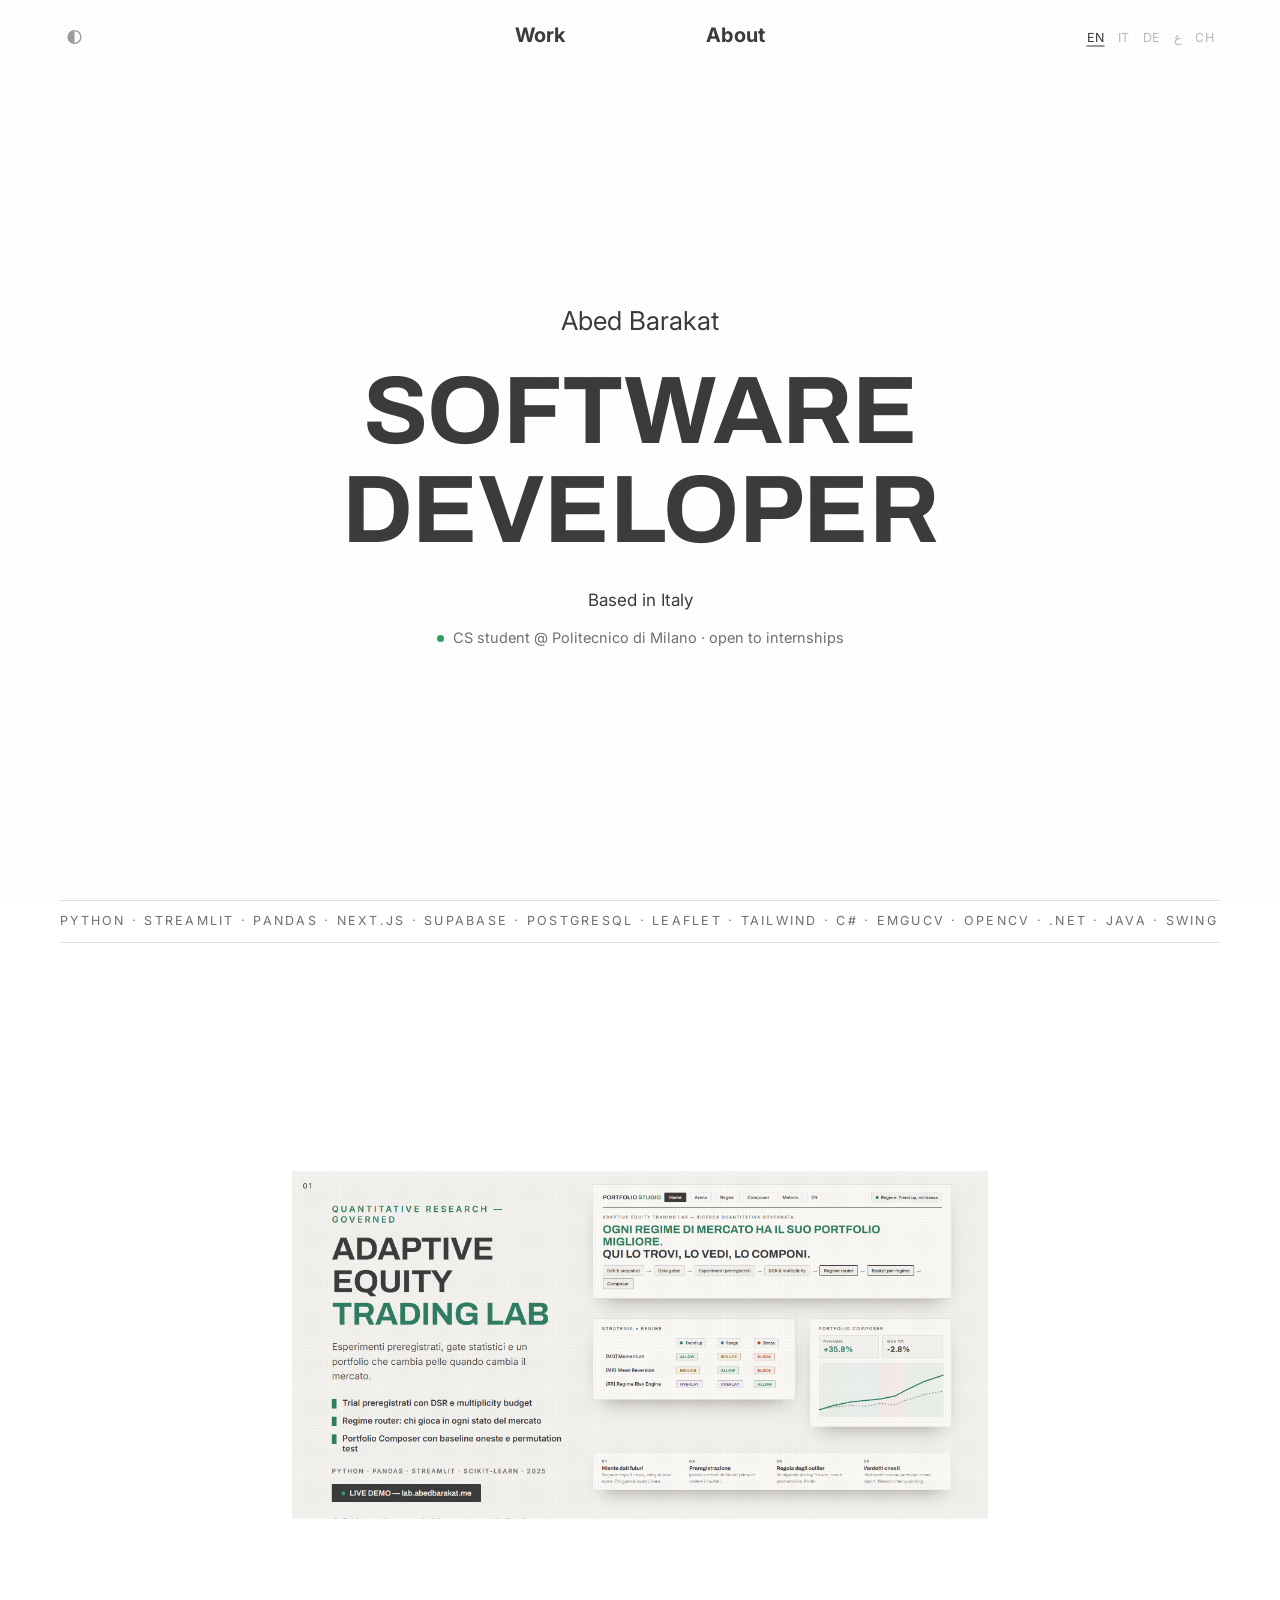
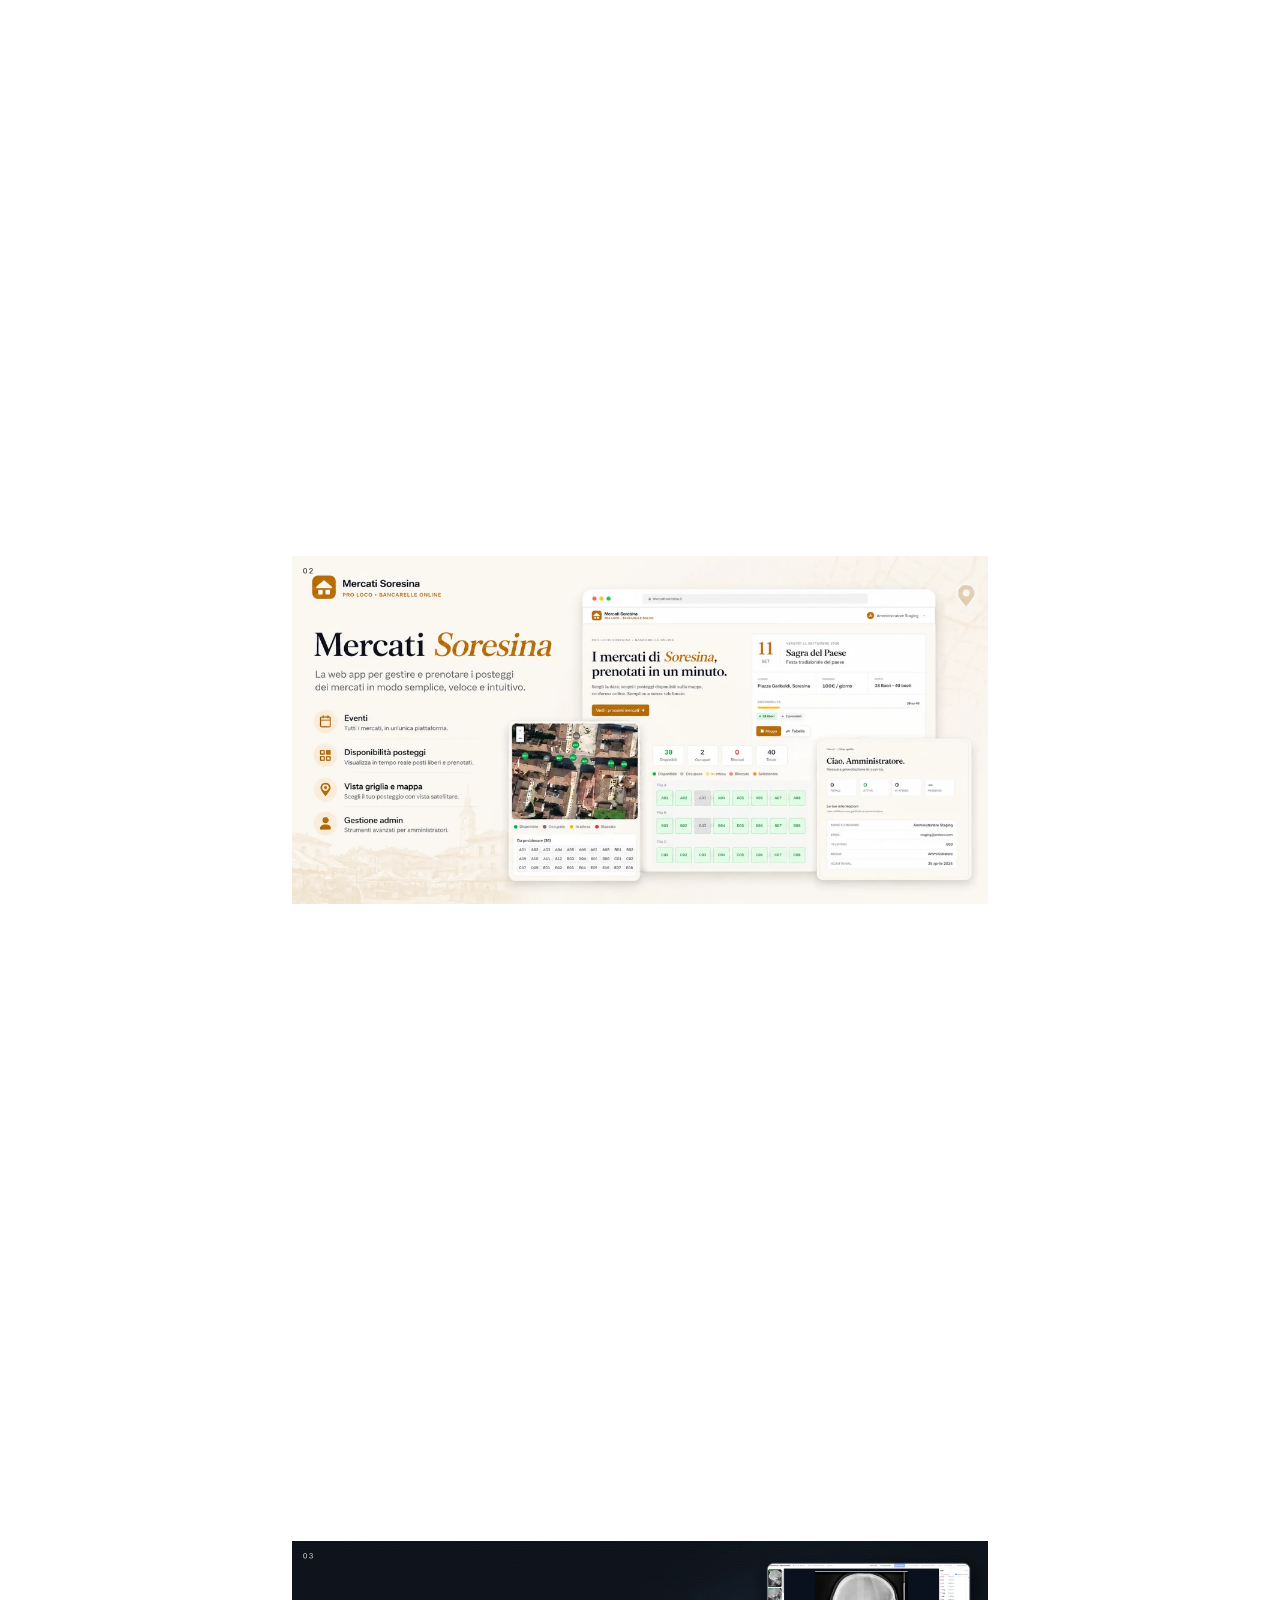
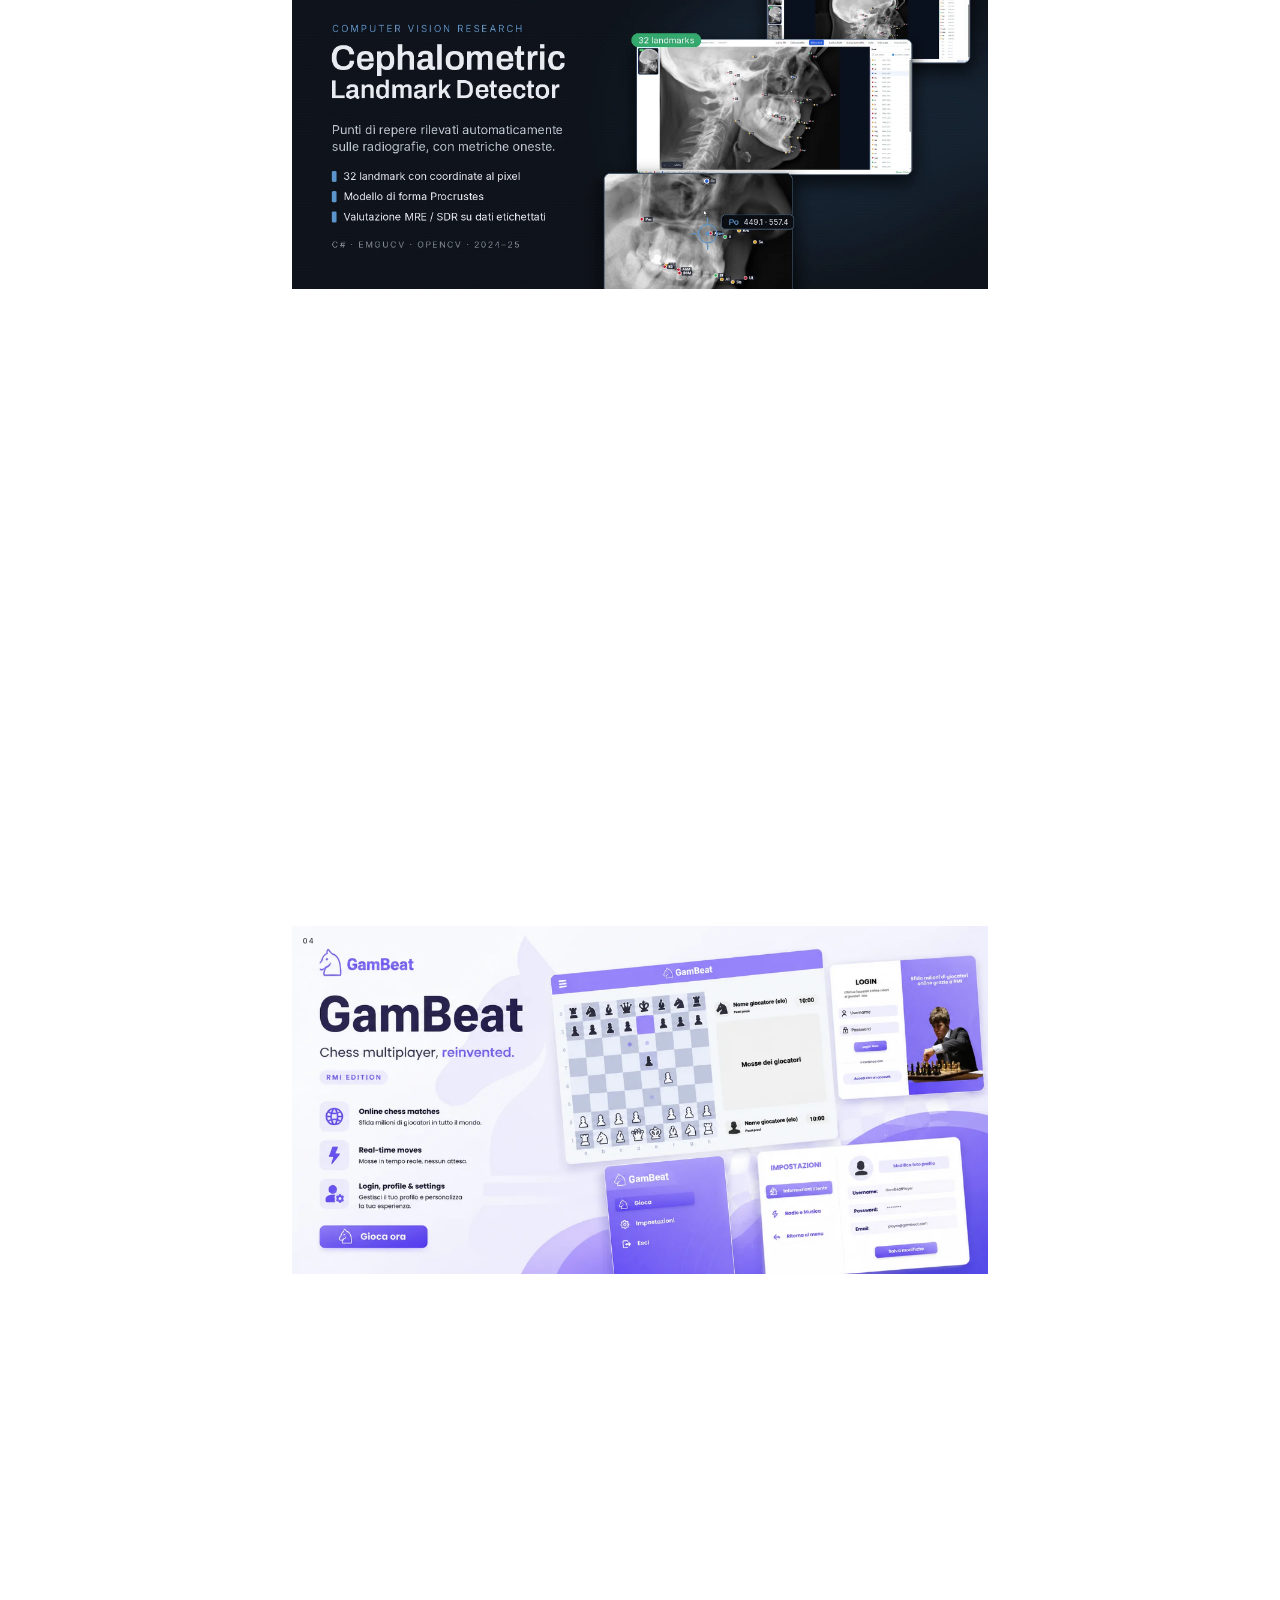
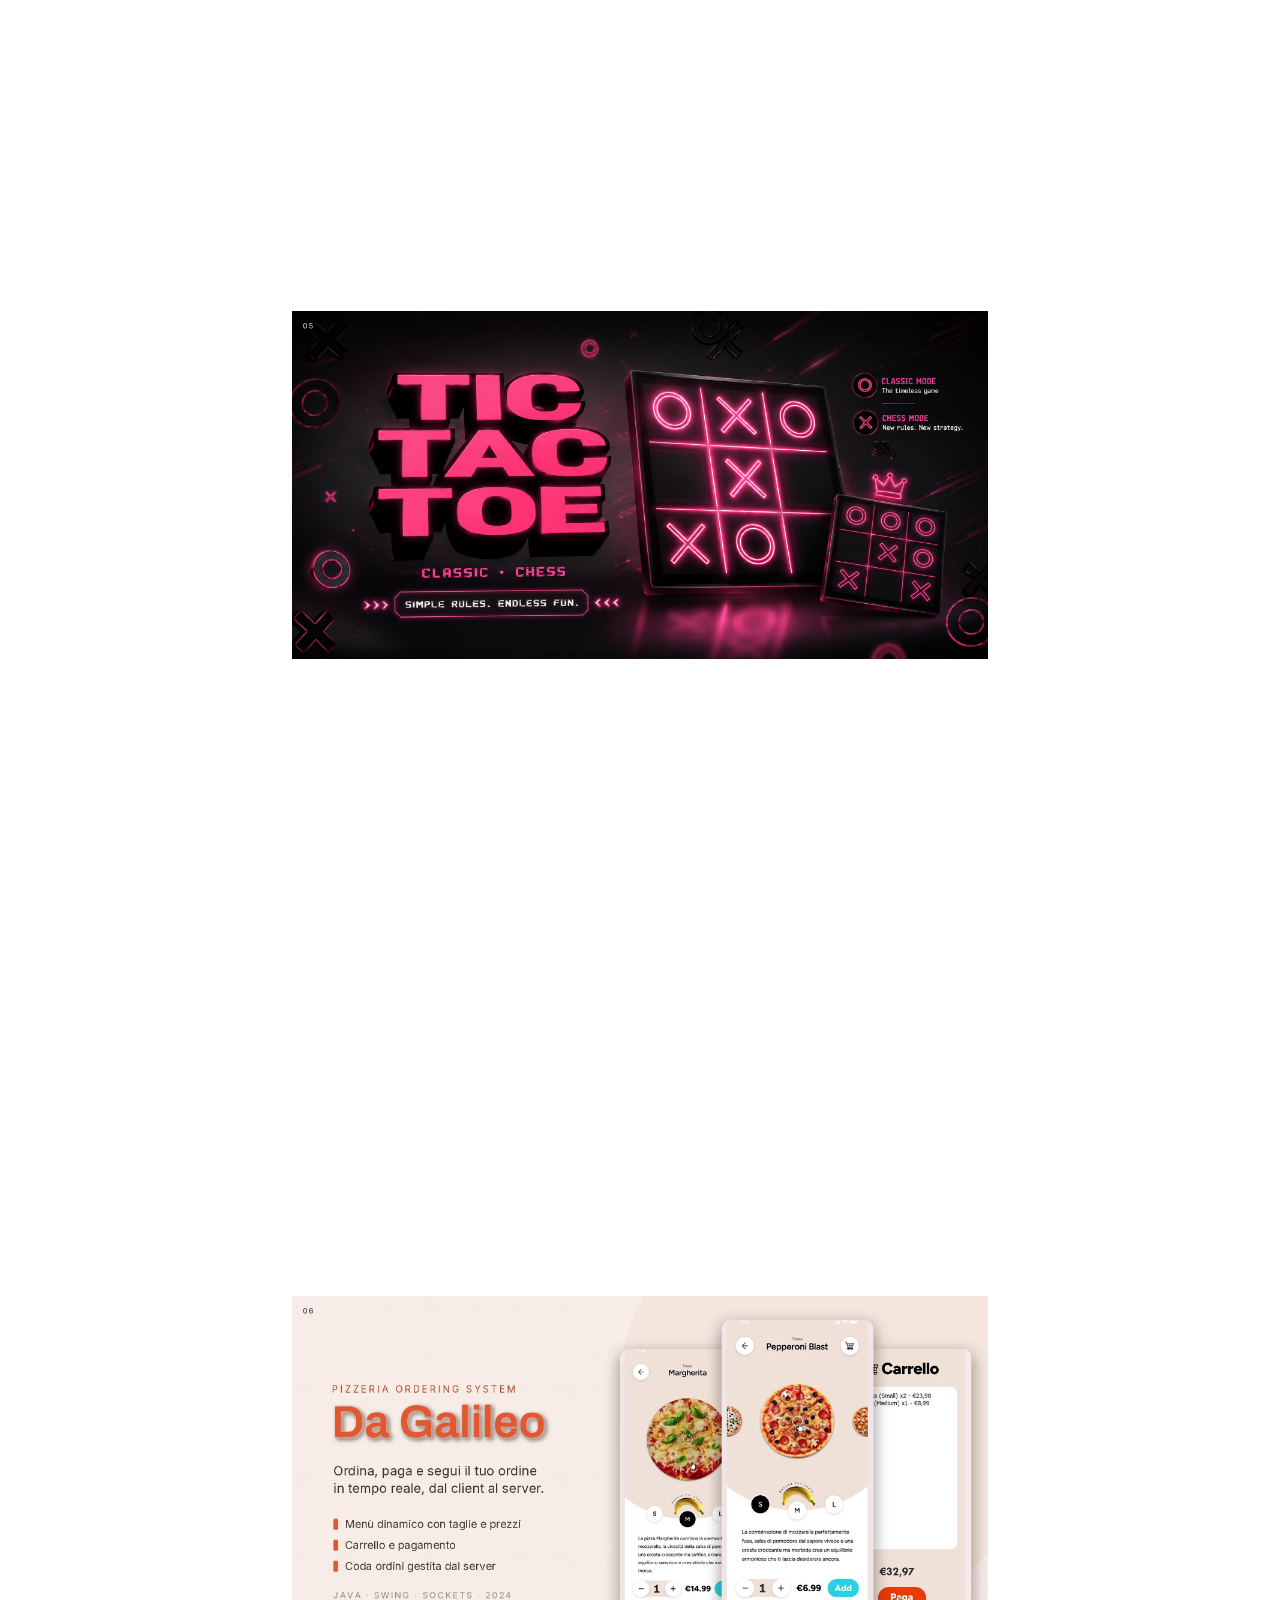
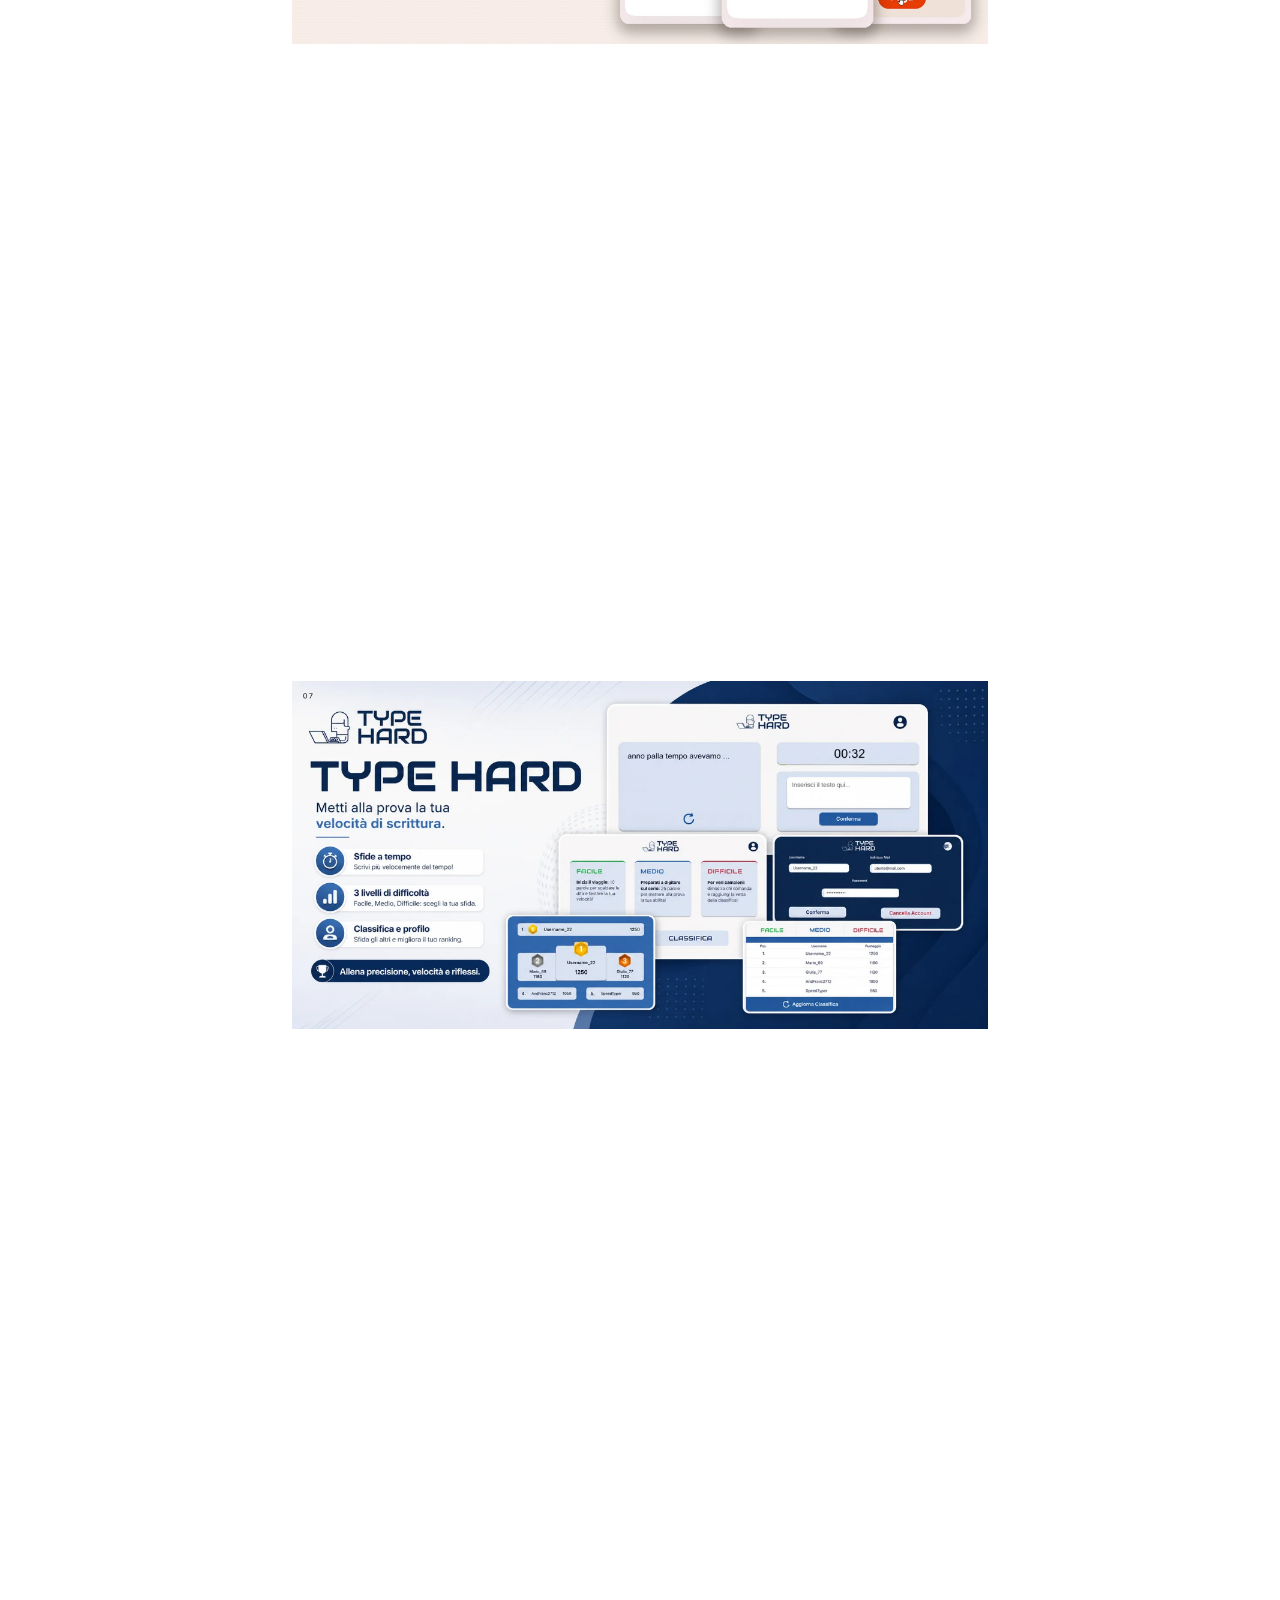
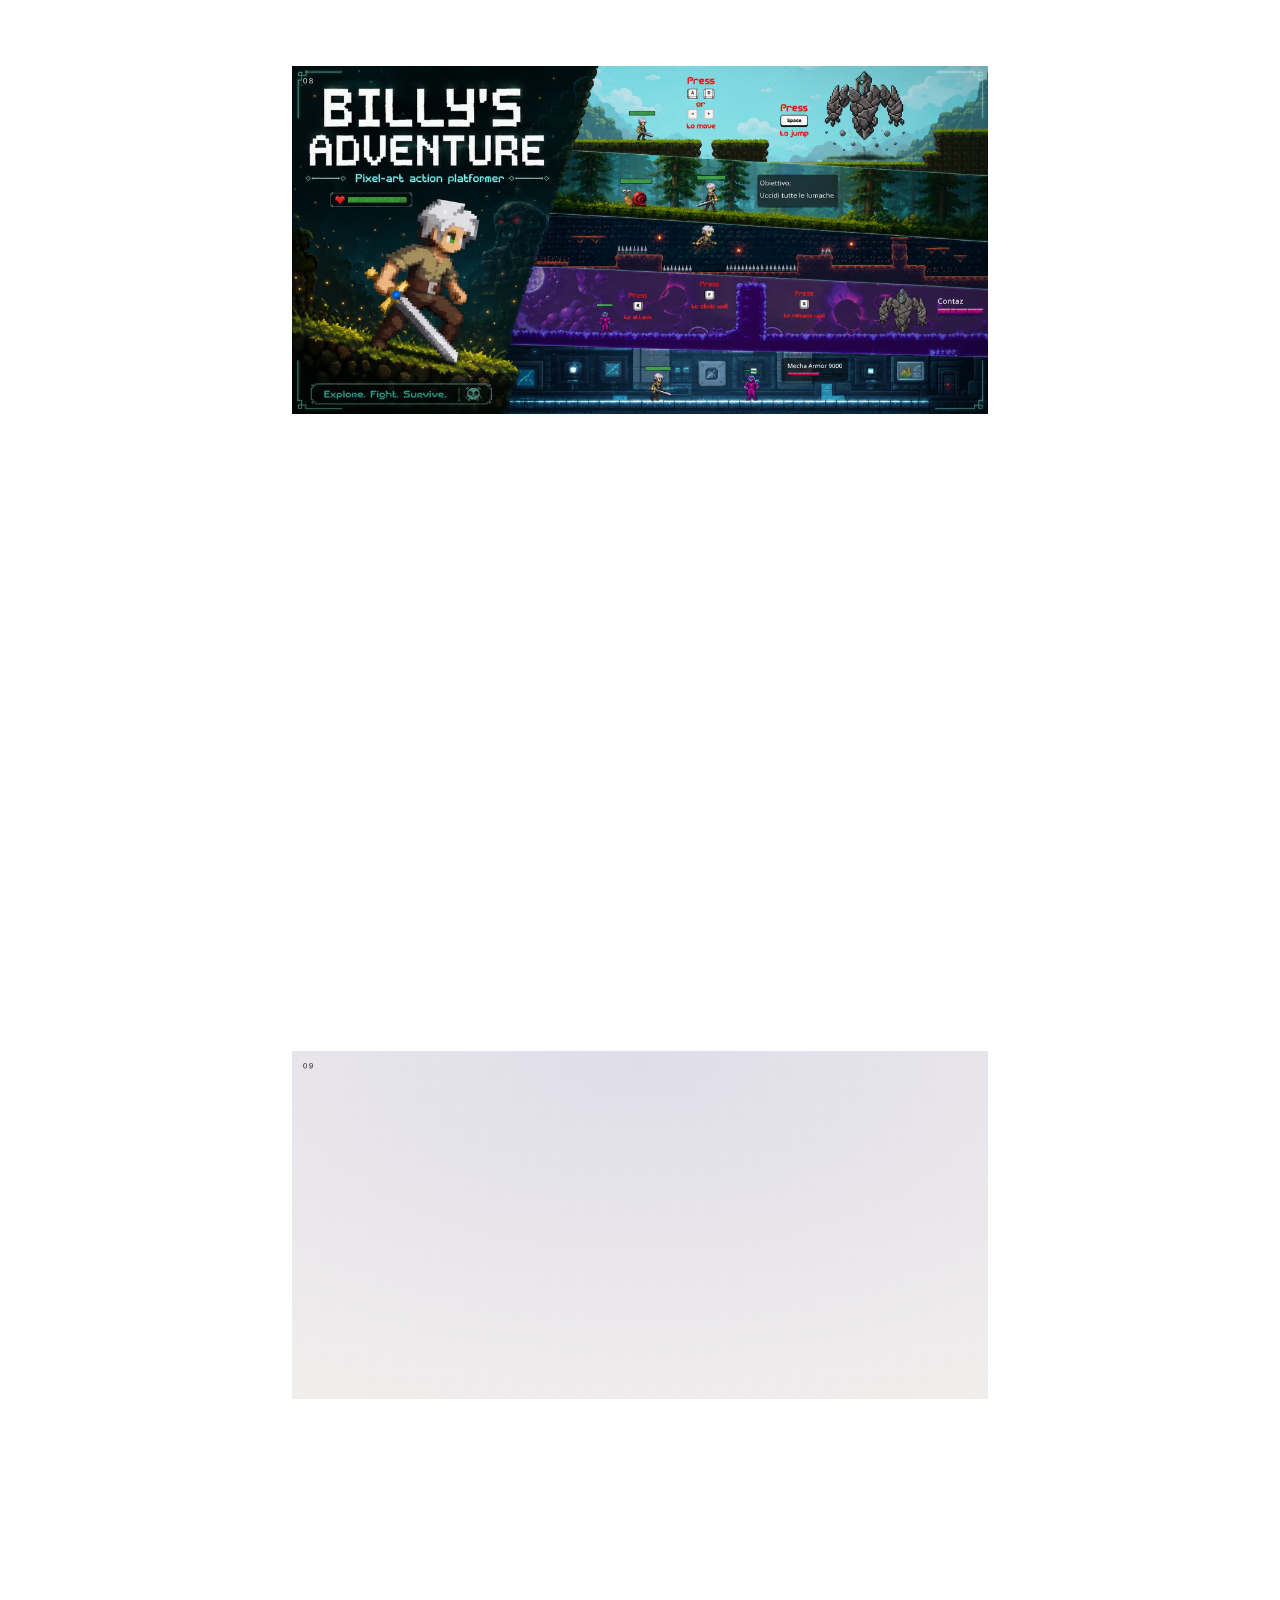
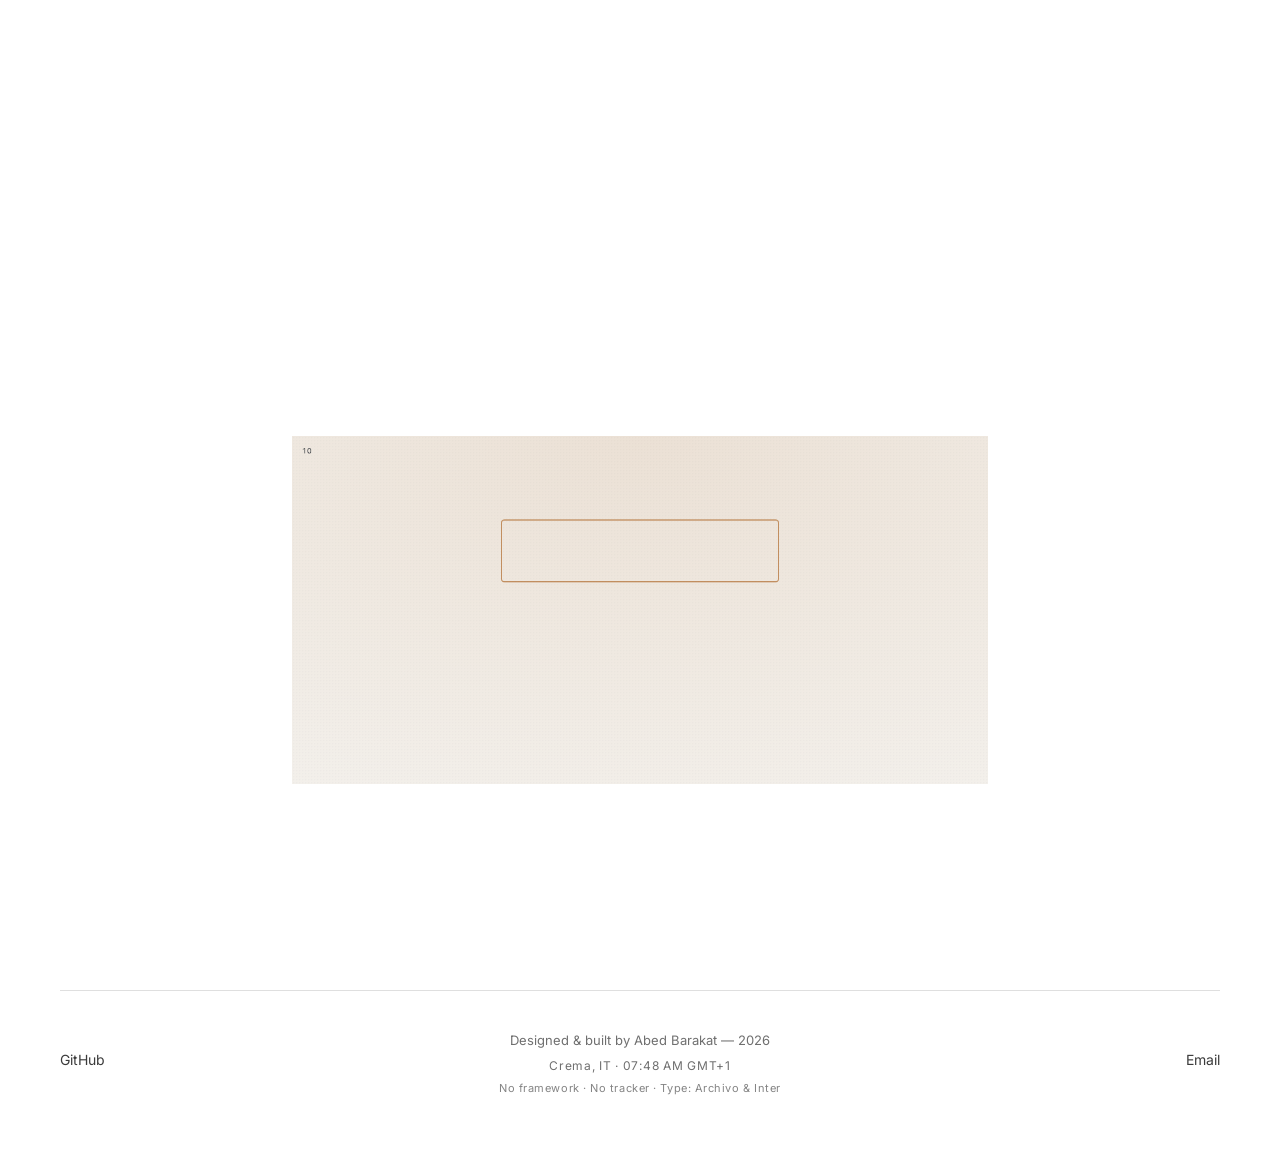
==== index.html @ e4169cdc "Add Adaptive Equity Trading Lab banner (Studio mini-UI composition)" ====
<!DOCTYPE html>
<html lang="en" dir="ltr">
<head>
<meta charset="UTF-8" />
<meta name="viewport" content="width=device-width, initial-scale=1.0" />
<title>Abed Barakat — Developer</title>
<meta name="description" content="Abed Barakat — developer. Quantitative research, full-stack systems and computer vision." />
<link rel="icon" id="favicon" href="data:image/svg+xml,<svg xmlns='http://www.w3.org/2000/svg' viewBox='0 0 64 64'><rect width='64' height='64' rx='14' fill='%2315140f'/><text x='32' y='43' font-family='Arial,sans-serif' font-size='26' font-weight='700' text-anchor='middle' fill='%23fff'>AB</text></svg>" />
<meta property="og:type" content="website" />
<meta property="og:title" content="Abed Barakat — Developer" />
<meta property="og:description" content="Quantitative research, full-stack systems and computer vision." />
<link rel="canonical" href="https://abedbarakat.me/" />
<meta property="og:url" content="https://abedbarakat.me/" />
<meta property="og:image" content="https://abedbarakat.me/media/og.jpg" />
<meta property="og:image:width" content="1200" />
<meta property="og:image:height" content="630" />
<meta name="twitter:card" content="summary_large_image" />
<meta name="twitter:image" content="https://abedbarakat.me/media/og.jpg" />
<link rel="preconnect" href="https://fonts.googleapis.com" />
<link rel="preconnect" href="https://fonts.gstatic.com" crossorigin />
<link href="https://fonts.googleapis.com/css2?family=Archivo:wght@500;600;700&family=Inter:wght@400;500;700&family=Noto+Kufi+Arabic:wght@400;500;700&display=swap" rel="stylesheet" />
<style>
:root{
  --bg:#ffffff;
  --ink:#3b3b3b;
  --muted:#6f6f6f;
  --line:rgba(59,59,59,.16);
  --card:#f4f2ee;
  --pad:clamp(20px,6vw,60px);
  --head:"Archivo","Helvetica Neue",Arial,sans-serif;
  --body:"Inter","Helvetica Neue",Arial,sans-serif;
}
*{margin:0;padding:0;box-sizing:border-box}
html{scroll-behavior:smooth}
body{background:var(--bg);color:var(--ink);font-family:var(--body);font-weight:400;line-height:1.5;
  -webkit-font-smoothing:antialiased;text-rendering:optimizeLegibility;overflow-x:hidden}
html[lang="ar"] body{font-family:"Noto Kufi Arabic","Inter",sans-serif}
html[lang="ar"] .head,html[lang="ar"] h1,html[lang="ar"] h2,html[lang="ar"] h3{font-family:"Noto Kufi Arabic",var(--head)}
a{color:inherit;text-decoration:none}
::selection{background:var(--ink);color:#fff}
.head{font-family:var(--head)}

/* NAV */
.nav{position:fixed;top:0;left:0;right:0;z-index:60;padding:0 var(--pad);
  background:linear-gradient(180deg,rgba(255,255,255,.9),rgba(255,255,255,0));backdrop-filter:blur(2px)}
.nav-inner{position:relative;display:flex;align-items:center;justify-content:center;height:74px}
.nav-center{display:flex;align-items:center;gap:clamp(64px,11vw,150px)}
.nl{font-family:var(--body);font-size:clamp(16px,1.65vw,20px);font-weight:700;letter-spacing:.01em;cursor:pointer;
  color:var(--ink);transition:opacity .25s;opacity:1}
.nl:hover{opacity:.5}
.langs{position:absolute;right:0;top:50%;transform:translateY(-50%);display:flex;align-items:center;gap:1px}
[dir="rtl"] .langs{right:auto;left:0}
.langs button{background:none;border:0;color:var(--ink);opacity:.35;cursor:pointer;padding:5px 6px;
  font-family:var(--body);font-size:12.5px;letter-spacing:.04em;transition:opacity .2s}
.langs button:hover{opacity:.7}
.langs button.on{opacity:1;text-decoration:underline;text-underline-offset:4px}

/* HERO */
.hero{min-height:100svh;display:flex;flex-direction:column;align-items:center;justify-content:center;
  text-align:center;padding:90px var(--pad) 40px}
.hero .eyebrow{font-family:var(--body);font-size:clamp(18px,2.2vw,26px);font-weight:400;color:var(--ink);
  opacity:.92;margin-bottom:clamp(14px,2vw,22px)}
.hero h1{font-family:var(--head);text-transform:uppercase;font-weight:700;
  font-size:clamp(40px,8.7vw,96px);line-height:1.03;letter-spacing:-.005em;white-space:pre-line;color:var(--ink)}
.hero .loc{font-family:var(--body);font-size:clamp(14px,1.5vw,17px);margin-top:clamp(18px,2.6vw,28px);color:var(--ink);opacity:.92}
/* scroll cue removed */

/* WORK (vertical stacked full-width blocks) */
.work{padding:clamp(10px,4vw,40px) var(--pad) clamp(40px,8vw,90px)}
.work-item{display:block;cursor:pointer;margin-bottom:clamp(160px,45vh,480px)}
.work-item:last-child{margin-bottom:0}
.thumb{position:relative;width:100%;aspect-ratio:2/1;overflow:hidden;background:var(--card);isolation:isolate}
.thumb .open{position:absolute;bottom:20px;right:22px;z-index:6;width:46px;height:46px;border-radius:50%;
  background:rgba(255,255,255,.9);display:grid;place-items:center;opacity:0;transform:translateY(10px);transition:.45s}
.work-item:hover .thumb .open{opacity:1;transform:none}
.thumb .open svg{width:17px;height:17px}
[dir="rtl"] .thumb .open{right:auto;left:22px}
.thumb{transform-origin:center;will-change:transform,opacity}
.thumb .ttl{position:absolute;inset:0;z-index:7;display:flex;flex-direction:column;align-items:center;justify-content:center;gap:clamp(8px,1vw,14px);opacity:0;transform:translateY(48px);transition:opacity .55s cubic-bezier(.2,.7,.2,1),transform .65s cubic-bezier(.2,.7,.2,1);pointer-events:none;padding:7%;will-change:transform,opacity}
.thumb.titled .ttl{opacity:1;transform:none}
.thumb .ttl::before{content:"";position:absolute;inset:0;background:radial-gradient(62% 54% at 50% 50%,color-mix(in srgb,var(--card) 84%,transparent),transparent 72%)}
.thumb .ttl-t{position:relative;font-family:var(--head);text-transform:uppercase;font-weight:700;font-size:clamp(22px,3.7vw,54px);line-height:1.01;letter-spacing:-.012em;text-align:center;color:var(--ink);text-shadow:0 2px 26px var(--card),0 1px 4px var(--card)}
.thumb .ttl-s{position:relative;font-family:var(--body);text-transform:uppercase;font-weight:500;font-size:clamp(11px,1.2vw,14px);letter-spacing:.16em;color:var(--muted);text-align:center;text-shadow:0 1px 18px var(--card)}
@media(prefers-reduced-motion:reduce){.thumb{transform:none!important;opacity:1!important}.thumb .ttl{opacity:1!important;transform:none!important}}
.cap{display:flex;align-items:baseline;justify-content:center;gap:10px;margin-top:clamp(16px,2vw,26px)}
.cap .t{font-family:var(--head);text-transform:uppercase;font-weight:600;font-size:clamp(20px,3.1vw,38px);
  line-height:1;letter-spacing:-.01em;transition:opacity .25s}
.work-item:hover .cap .t{opacity:.55}
.cap .c{font-family:var(--body);font-size:clamp(13px,1.4vw,16px);color:var(--muted);white-space:nowrap;text-align:right}
[dir="rtl"] .cap .c{text-align:left}

/* PREVIEW MEDIA */
.pv{position:absolute;inset:0;display:grid;place-items:center;overflow:hidden}
.thumb:not(.go) .pv *{animation-play-state:paused!important}
.pv-bg{position:absolute;inset:0;background:radial-gradient(120% 130% at 50% 0%,color-mix(in srgb,var(--pvc) 13%,var(--card)),var(--card))}
.pv-grain{position:absolute;inset:0;opacity:.5;background-image:radial-gradient(rgba(59,59,59,.05) 1px,transparent 1px);background-size:5px 5px}
.pv-trade svg{width:60%;height:64%;position:relative}
.pv-trade .ln{stroke:var(--pvc);stroke-width:2.4;fill:none;stroke-linecap:round;stroke-linejoin:round;stroke-dasharray:520;stroke-dashoffset:520;animation:draw 3.4s ease-in-out infinite}
.pv-trade .ar{fill:color-mix(in srgb,var(--pvc) 14%,transparent);opacity:0;animation:fadein 3.4s ease-in-out infinite}
.pv-trade .bar{fill:var(--pvc);opacity:.18;transform-origin:bottom;animation:rise 3.4s ease-in-out infinite}
.pv-trade .dot{fill:var(--pvc);r:4;opacity:0;animation:dotin 3.4s ease-in-out infinite}
@keyframes draw{0%{stroke-dashoffset:520}55%,100%{stroke-dashoffset:0}}
@keyframes fadein{0%,40%{opacity:0}70%,100%{opacity:1}}
@keyframes rise{0%{transform:scaleY(0)}60%,100%{transform:scaleY(1)}}
@keyframes dotin{0%,50%{opacity:0}60%,100%{opacity:1}}
.pv-trade .gate{position:absolute;top:16px;right:18px;font-family:var(--head);font-size:11px;font-weight:600;letter-spacing:.08em;color:var(--pvc);border:1px solid color-mix(in srgb,var(--pvc) 40%,transparent);padding:4px 8px;border-radius:6px;opacity:0;animation:pop 3.4s steps(1) infinite}
@keyframes pop{0%,70%{opacity:0;transform:scale(.9)}78%,100%{opacity:1;transform:none}}
.pv-stalls .map{position:relative;width:48%;height:66%;border-radius:9px;background:linear-gradient(135deg,color-mix(in srgb,var(--pvc) 10%,var(--card)),var(--card));border:1px solid var(--line);display:grid;grid-template-columns:repeat(5,1fr);grid-template-rows:repeat(3,1fr);gap:7px;padding:11px}
.pv-stalls .cell{border-radius:4px;background:color-mix(in srgb,var(--pvc) 12%,#fff);border:1px solid rgba(59,59,59,.08)}
.pv-stalls .cell.b{animation:book 4s ease-in-out infinite;animation-delay:calc(var(--i)*.32s)}
@keyframes book{0%,20%{background:color-mix(in srgb,var(--pvc) 12%,#fff)}35%,100%{background:var(--pvc)}}
.pv-stalls .pin{position:absolute;width:18px;height:18px;border-radius:50% 50% 50% 0;background:var(--pvc);transform:rotate(-45deg) scale(0);top:30%;left:54%;animation:drop 4s ease-in-out infinite;box-shadow:0 4px 10px -2px rgba(59,59,59,.4)}
@keyframes drop{0%,30%{transform:rotate(-45deg) scale(0)}42%{transform:rotate(-45deg) scale(1.25)}50%,100%{transform:rotate(-45deg) scale(1)}}
.pv-ceph svg{width:48%;height:80%}
.pv-ceph .face{fill:none;stroke:var(--pvc);stroke-width:2;opacity:.55;stroke-dasharray:430;stroke-dashoffset:430;animation:draw 4s ease-in-out infinite}
.pv-ceph .pt{fill:#fff;stroke:var(--pvc);stroke-width:2.4;r:3.6;opacity:0;transform-box:fill-box;transform-origin:center;animation:land 4s ease-in-out infinite}
.pv-ceph .lk{stroke:var(--pvc);stroke-width:1;opacity:0;stroke-dasharray:3 3;animation:fadein 4s ease-in-out infinite}
@keyframes land{0%,40%{opacity:0;transform:scale(.2)}55%{opacity:1;transform:scale(1.5)}65%,100%{opacity:1;transform:scale(1)}}
.pv-ceph .scan{position:absolute;left:30%;right:30%;height:2px;background:linear-gradient(90deg,transparent,var(--pvc),transparent);top:18%;opacity:.7;animation:scan 4s ease-in-out infinite}
@keyframes scan{0%{top:18%}50%{top:80%}100%{top:18%}}
.pv-chess .bd{width:34%;aspect-ratio:1;display:grid;grid-template-columns:repeat(8,1fr);grid-template-rows:repeat(8,1fr);border-radius:6px;overflow:hidden;border:1px solid var(--line);box-shadow:0 14px 30px -20px rgba(59,59,59,.5)}
.pv-chess .sq{background:#efeae0}.pv-chess .sq.d{background:color-mix(in srgb,var(--pvc) 55%,#cfc7b8)}
.pv-chess .hl{animation:hl 3.6s ease-in-out infinite}
@keyframes hl{0%,30%{box-shadow:inset 0 0 0 0 transparent}45%,72%{box-shadow:inset 0 0 0 3px color-mix(in srgb,var(--pvc) 80%,#fff)}85%,100%{box-shadow:inset 0 0 0 0 transparent}}
.pv-chess .pc{position:absolute;font-size:clamp(20px,3vw,34px);line-height:1;color:#3b3b3b;animation:knight 3.6s ease-in-out infinite}
@keyframes knight{0%,30%{transform:translate(0,0)}55%,100%{transform:translate(var(--dx),var(--dy))}}
.pv-ttt .bd{width:30%;aspect-ratio:1;position:relative}
.pv-ttt .gl{position:absolute;background:var(--pvc);opacity:.32}
.pv-ttt .gl.v{width:2px;top:4%;bottom:4%}.pv-ttt .gl.h{height:2px;left:4%;right:4%}
.pv-ttt .m{position:absolute;width:33.33%;height:33.33%;display:grid;place-items:center;font-family:var(--head);font-weight:700;font-size:clamp(20px,3.4vw,34px);color:var(--pvc);opacity:0}
.pv-ttt .m.x1{animation:mk 4s steps(1) infinite .2s}.pv-ttt .m.o1{animation:mk 4s steps(1) infinite .7s}
.pv-ttt .m.x2{animation:mk 4s steps(1) infinite 1.2s}.pv-ttt .m.o2{animation:mk 4s steps(1) infinite 1.7s}
.pv-ttt .m.x3{animation:mk 4s steps(1) infinite 2.2s}
@keyframes mk{0%{opacity:0;transform:scale(.4)}8%{opacity:1;transform:scale(1)}88%,100%{opacity:1}}
.pv-ttt .win{position:absolute;height:3px;background:var(--pvc);left:8%;width:84%;top:50%;transform:scaleX(0);transform-origin:left;border-radius:3px;animation:winl 4s ease-in-out infinite 2.7s;rotate:-35deg}
@keyframes winl{0%{transform:scaleX(0)}14%,100%{transform:scaleX(1)}}
.pv-pizza .pie{width:24%;aspect-ratio:1;border-radius:50%;position:relative;background:color-mix(in srgb,var(--pvc) 30%,#e7b27e);border:5px solid color-mix(in srgb,var(--pvc) 40%,#d9b48a);box-shadow:0 12px 26px -16px rgba(59,59,59,.5);animation:spin 9s linear infinite}
@keyframes spin{to{transform:rotate(360deg)}}
.pv-pizza .pie::before{content:"";position:absolute;inset:14%;border-radius:50%;background:radial-gradient(circle at 32% 30%,rgba(255,255,255,.25),transparent 40%),color-mix(in srgb,var(--pvc) 26%,#e7b27e)}
.pv-pizza .pie i{position:absolute;width:11%;height:11%;border-radius:50%;background:#a32;top:24%;left:30%;box-shadow:24px 9px 0 #a32,8px 26px 0 #a32,29px 30px 0 #a32}
.pv-pizza .tickets{position:absolute;right:26%;top:30%;bottom:30%;width:20%;display:flex;flex-direction:column;gap:7px;justify-content:flex-start}
[dir="rtl"] .pv-pizza .tickets{right:auto;left:26%}
.pv-pizza .tk{position:relative;height:16px;border-radius:4px;background:#fff;border:1px solid var(--line);transform:translateX(160%);opacity:0;box-shadow:0 4px 10px -6px rgba(59,59,59,.4)}
.pv-pizza .tk::before{content:"";position:absolute;left:6px;top:5px;width:54%;height:5px;border-radius:2px;background:color-mix(in srgb,var(--pvc) 45%,#ccc)}
.pv-pizza .tk:nth-child(1){animation:slidein 4s ease-in-out infinite}
.pv-pizza .tk:nth-child(2){animation:slidein 4s ease-in-out infinite .5s}
.pv-pizza .tk:nth-child(3){animation:slidein 4s ease-in-out infinite 1s}
.pv-pizza .tk:nth-child(4){animation:slidein 4s ease-in-out infinite 1.5s}
@keyframes slidein{0%{transform:translateX(160%);opacity:0}14%,84%{transform:none;opacity:1}100%{transform:translateX(160%);opacity:0}}
.pv-type .scr{width:50%;background:#fff;border:1px solid var(--line);border-radius:9px;padding:18px 18px 16px;box-shadow:0 14px 30px -22px rgba(59,59,59,.5)}
.pv-type .line{font-family:var(--head);font-size:clamp(12px,1.5vw,16px);font-weight:500;color:var(--muted);white-space:nowrap;overflow:hidden}
.pv-type .typed{color:var(--ink);border-right:2px solid var(--pvc);display:inline-block;width:0;overflow:hidden;vertical-align:bottom;white-space:nowrap;animation:type 4s steps(15) infinite,caret .7s step-end infinite}
@keyframes type{0%{width:0}70%,100%{width:15ch}}
@keyframes caret{50%{border-color:transparent}}
.pv-type .wpm{margin-top:14px;display:flex;align-items:baseline;gap:6px;font-family:var(--head)}
.pv-type .wpm b{font-size:clamp(20px,2.6vw,28px);font-weight:700;color:var(--pvc)}
.pv-type .wpm span{font-size:11px;color:var(--muted);letter-spacing:.06em}
.pv-type .wpm b::after{content:"00";animation:count 4s steps(1) infinite}
@keyframes count{0%{content:"00"}25%{content:"24"}50%{content:"58"}75%,100%{content:"81"}}
.pv-plat .scene{position:absolute;inset:0}
.pv-plat .ground{position:absolute;left:0;right:0;bottom:0;height:28%;background:color-mix(in srgb,var(--pvc) 26%,#cde3c0)}
.pv-plat .plat{position:absolute;height:10px;border-radius:5px;background:color-mix(in srgb,var(--pvc) 55%,#9ec98a)}
.pv-plat .p1{width:16%;left:20%;bottom:44%}.pv-plat .p2{width:14%;left:44%;bottom:56%}.pv-plat .p3{width:15%;right:18%;bottom:40%}
.pv-plat .hero-s{position:absolute;width:20px;height:24px;border-radius:5px;background:var(--pvc);bottom:28%;left:20%;animation:run 4s ease-in-out infinite}
.pv-plat .hero-s::after{content:"";position:absolute;left:4px;right:4px;height:5px;background:#fff;border-radius:3px;top:5px}
@keyframes run{0%{left:16%;bottom:28%}25%{left:34%;bottom:48%}50%{left:50%;bottom:60%}65%{left:62%;bottom:44%}80%{left:78%;bottom:44%}100%{left:86%;bottom:28%}}
.pv-plat .coin{position:absolute;width:11px;height:11px;border-radius:50%;background:#e9b84a;border:2px solid #c8901f;bottom:62%;left:51%;animation:coin 4s ease-in-out infinite}
@keyframes coin{0%,45%{opacity:1;transform:scale(1)}55%{opacity:0;transform:scale(1.8)}56%,100%{opacity:0}}
.pv-plat .cloud{position:absolute;width:34px;height:11px;border-radius:11px;background:#fff;opacity:.7;top:20%;left:60%;animation:cloud 9s linear infinite}
@keyframes cloud{from{transform:translateX(60px)}to{transform:translateX(-220px)}}
.pv-api .term{width:52%;background:#2b2a26;border-radius:10px;overflow:hidden;box-shadow:0 16px 34px -22px rgba(59,59,59,.7);font-family:"Archivo",monospace}
.pv-api .bar{height:26px;background:#3a382f;display:flex;align-items:center;gap:6px;padding:0 12px}
.pv-api .bar i{width:9px;height:9px;border-radius:50%;background:#6a685c}
.pv-api .body{padding:13px 15px;font-size:clamp(10px,1.3vw,13px);line-height:1.7;color:#d7d2c4}
.pv-api .k{color:color-mix(in srgb,var(--pvc) 70%,#fff)}
.pv-api .tok{color:#fff;background:color-mix(in srgb,var(--pvc) 55%,#000);padding:1px 5px;border-radius:4px}
.pv-api .tok::after{content:"a1F·9Kp";animation:scramble 3.2s steps(1) infinite}
@keyframes scramble{0%{content:"a1F·9Kp"}25%{content:"x7Q·2mB"}50%{content:"R4c·Lz0"}75%,100%{content:"e8N·Tq5"}}
.pv-api .row{opacity:0;animation:fadein 3.4s ease-in-out infinite}
.pv-api .row:nth-child(2){animation-delay:.2s}.pv-api .row:nth-child(3){animation-delay:.5s}
.pv-api .ok{color:#6fcf97}
.pv-mtx .m{width:40%;display:grid;grid-template-columns:repeat(4,1fr);gap:7px;font-family:var(--head);font-weight:700}
.pv-mtx .c{aspect-ratio:1;display:grid;place-items:center;border-radius:6px;background:#fff;border:1px solid var(--line);font-size:clamp(12px,1.6vw,17px);color:var(--ink)}
.pv-mtx .c.act{animation:cell 3.6s ease-in-out infinite}
@keyframes cell{0%,100%{background:#fff;color:var(--ink)}45%,60%{background:var(--pvc);color:#fff;transform:scale(1.06)}}
.pv-mtx .sweep{position:absolute;left:30%;right:30%;height:18%;border-radius:6px;border:2px solid color-mix(in srgb,var(--pvc) 70%,transparent);top:24%;animation:sweep 3.6s ease-in-out infinite}
@keyframes sweep{0%{top:22%}33%{top:40%}66%{top:58%}100%{top:22%}}

/* ABOUT */
.about{padding:clamp(40px,7vw,90px) var(--pad)}
.about h2,.sec-label{font-family:var(--head);text-transform:uppercase;font-weight:700;font-size:clamp(26px,4vw,46px);letter-spacing:-.01em;margin-bottom:clamp(26px,4vw,46px)}
.about-grid{display:grid;grid-template-columns:1.4fr 1fr;gap:clamp(30px,6vw,90px);align-items:start}
@media(max-width:820px){.about-grid{grid-template-columns:1fr;gap:36px}}
.about-body p{font-size:clamp(17px,2vw,23px);line-height:1.5;margin-bottom:20px;max-width:44ch;color:var(--ink)}
.about-side .blk{border-top:1px solid var(--line);padding:18px 0}
.about-side .lbl{font-family:var(--body);font-size:12px;letter-spacing:.12em;text-transform:uppercase;color:var(--muted);margin-bottom:12px}
.about-side ul{list-style:none}
.about-side li{font-size:15px;padding:5px 0}
.about-side .langline{font-size:15px;line-height:1.8}
.contact-btn{display:inline-flex;align-items:center;gap:9px;font-family:var(--body);font-size:15px;border-bottom:1.5px solid var(--ink);padding:4px 1px 7px;transition:opacity .25s}
.contact-btn:hover{opacity:.55}

/* FOOTER */
.footer{border-top:1px solid var(--line);margin:0 var(--pad);padding:36px 0 56px;
  display:grid;grid-template-columns:1fr auto 1fr;gap:16px;align-items:center}
.footer>a:first-of-type{justify-self:start}
.footer>a:last-of-type{justify-self:end}
.footer a{font-family:var(--body);font-size:14px;color:var(--ink)}
.footer .credit{justify-self:center;text-align:center;font-family:var(--body);font-size:13px;color:var(--muted)}
@media(max-width:560px){.footer{grid-template-columns:1fr;justify-items:center;gap:14px}.footer>a{justify-self:center}.footer .credit{order:3}}

/* DETAIL */
#detail{display:none;min-height:100svh;padding:104px var(--pad) 70px;animation:viewin .5s ease}
body.detail-open #home{display:none}
body.detail-open #detail{display:block}
@keyframes viewin{from{opacity:0}to{opacity:1}}
.d-back{display:inline-flex;align-items:center;gap:9px;font-family:var(--body);font-size:14px;opacity:.85;margin-bottom:28px;cursor:pointer;background:none;border:0;color:inherit}
.d-back svg{width:18px;height:18px}.d-back:hover{opacity:.5;gap:13px}
[dir="rtl"] .d-back svg{transform:scaleX(-1)}
.d-cat{font-family:var(--body);font-size:14px;letter-spacing:.04em;color:var(--muted);margin-bottom:12px}
.d-title{font-family:var(--head);text-transform:uppercase;font-weight:700;font-size:clamp(34px,6.4vw,86px);line-height:1.02;letter-spacing:-.01em;margin-bottom:30px}
.d-hero{position:relative;width:100%;aspect-ratio:2/1;overflow:hidden;background:var(--card);margin-bottom:42px}
.d-hero .thumb{position:absolute;inset:0;aspect-ratio:auto;background:var(--card)}
.d-cols{display:grid;grid-template-columns:1.5fr 1fr;gap:clamp(30px,5vw,72px);align-items:start}
@media(max-width:820px){.d-cols{grid-template-columns:1fr;gap:30px}}
.d-desc p{font-size:clamp(17px,2.1vw,23px);line-height:1.5;margin-bottom:20px}
.d-hi{margin-top:26px}
.d-hi .lbl{font-family:var(--body);font-size:12px;letter-spacing:.12em;text-transform:uppercase;color:var(--muted);margin-bottom:12px}
.d-hi ul{list-style:none}
.d-hi li{font-size:16px;padding:12px 0;border-top:1px solid var(--line);display:flex;gap:12px;align-items:flex-start}
.d-hi li::before{content:"";width:6px;height:6px;border-radius:50%;background:var(--pvc,var(--ink));margin-top:8px;flex:none}
.d-side .meta{border-top:1px solid var(--line);padding:15px 0;display:flex;justify-content:space-between;gap:16px}
.d-side .meta .k{font-family:var(--body);font-size:12px;letter-spacing:.1em;text-transform:uppercase;color:var(--muted)}
.d-side .meta .v{font-size:15px;text-align:right}[dir="rtl"] .d-side .meta .v{text-align:left}
.d-side .stack{display:flex;flex-wrap:wrap;gap:7px;justify-content:flex-end}[dir="rtl"] .d-side .stack{justify-content:flex-start}
.tag{font-family:var(--body);font-size:12px;color:var(--muted);border:1px solid var(--line);padding:4px 10px;border-radius:20px}
.d-links{margin-top:28px;display:flex;flex-wrap:wrap;gap:22px}
.d-link{display:inline-flex;align-items:center;gap:9px;font-family:var(--body);font-size:15px;border-bottom:1.5px solid var(--ink);padding:3px 1px 7px;cursor:pointer;transition:opacity .25s}
.d-link:hover{opacity:.5}.d-link svg{width:16px;height:16px}
.d-link.ghost{border-bottom-style:dashed;opacity:.5;cursor:default}
.d-next{margin-top:64px;border-top:1px solid var(--line);padding-top:26px;display:flex;justify-content:space-between;align-items:center;gap:16px;cursor:pointer}
.d-next svg{width:32px;height:32px}[dir="rtl"] .d-next svg{transform:scaleX(-1)}
.d-next .lbl{font-family:var(--body);font-size:12px;letter-spacing:.12em;text-transform:uppercase;color:var(--muted)}
.d-next h4{font-family:var(--head);text-transform:uppercase;font-weight:700;font-size:clamp(22px,4vw,42px);letter-spacing:-.01em;transition:opacity .25s}
.d-next:hover h4{opacity:.55}
/* ABOUT VIEW */
#about-view{display:none;min-height:100svh;padding:104px var(--pad) 70px;animation:viewin .45s ease}
body.about-open #home,body.about-open #detail{display:none}
body.about-open #about-view{display:block}
.about-h{font-family:var(--head);text-transform:uppercase;font-weight:700;font-size:clamp(34px,6vw,80px);letter-spacing:-.01em;margin:6px 0 38px}
.av{display:grid;grid-template-columns:minmax(260px,36%) 1fr;gap:clamp(28px,5vw,72px);align-items:start;margin-top:8px}
@media(max-width:820px){.av{grid-template-columns:1fr;gap:30px}}
.av-media{position:relative;overflow:hidden;border-radius:5px;aspect-ratio:4/5;background:linear-gradient(135deg,var(--card),#dcd8cf);clip-path:inset(0 0 0 0);animation:avWipe 1s cubic-bezier(.7,0,.2,1) both;animation-delay:.05s}
@keyframes avWipe{from{clip-path:inset(0 100% 0 0)}to{clip-path:inset(0 0 0 0)}}
.av-img{width:100%;height:100%;object-fit:cover;object-position:center 20%;filter:grayscale(.28) contrast(1.03);transition:filter .55s,transform .9s cubic-bezier(.2,.7,.2,1);animation:avScale 1.3s cubic-bezier(.2,.7,.2,1) both;animation-delay:.05s}
@keyframes avScale{from{transform:scale(1.12)}to{transform:scale(1)}}
.av-media:hover .av-img{filter:grayscale(0);transform:scale(1.05)}
.av-ph{display:none;position:absolute;inset:0;place-items:center;font-family:var(--head);font-weight:700;font-size:clamp(48px,9vw,110px);color:color-mix(in srgb,var(--ink) 32%,transparent);letter-spacing:.04em}
.av-media.noimg .av-ph{display:grid}
.av-text .about-h{margin:0 0 22px}
.av-body p{font-size:clamp(16px,1.9vw,21px);line-height:1.5;margin-bottom:18px;max-width:48ch;color:var(--ink)}
.av-body p:first-child{font-family:var(--head);font-weight:500;font-size:clamp(21px,2.5vw,30px);line-height:1.28;letter-spacing:-.01em;margin-bottom:24px;max-width:24ch}
.av-meta{display:grid;grid-template-columns:repeat(3,1fr);gap:22px;margin-top:26px}
@media(max-width:680px){.av-meta{grid-template-columns:1fr;gap:4px}}
.av-meta .blk{border-top:1px solid var(--line);padding:16px 0}
.av-meta .lbl{font-family:var(--body);font-size:12px;letter-spacing:.12em;text-transform:uppercase;color:var(--muted);margin-bottom:10px}
.av-meta ul{list-style:none}.av-meta li{font-size:14.5px;padding:4px 0}
.av-meta .langline{font-size:14.5px;line-height:1.7}
.av-rev{opacity:0;transform:translateY(20px);animation:avIn .75s cubic-bezier(.2,.7,.2,1) forwards;animation-delay:var(--d,0s)}
@keyframes avIn{to{opacity:1;transform:none}}
.av-media{box-shadow:0 30px 60px -42px rgba(21,20,15,.55)}
.av-meta{margin-top:34px}
.av-body p:first-child{margin-bottom:28px}
.av-links{display:flex;flex-direction:column;gap:10px;align-items:flex-start;margin-top:3px}
.av-link{position:relative;font-family:var(--body);font-size:15px;line-height:1.25;color:var(--ink);width:-moz-fit-content;width:fit-content;padding-bottom:3px}
.av-link::after{content:"";position:absolute;left:0;bottom:0;height:1.5px;width:100%;background:var(--ink);transform:scaleX(0);transform-origin:left;transition:transform .42s cubic-bezier(.7,0,.2,1)}
.av-link:hover::after{transform:scaleX(1)}
[dir="rtl"] .av-link::after{transform-origin:right}
.av-back{display:inline-block;background:none;border:0;color:var(--ink);font-family:var(--body);font-size:14px;cursor:pointer;position:relative;padding:0 0 4px;margin-bottom:32px;opacity:.9;width:-moz-fit-content;width:fit-content}
.av-back::after{content:"";position:absolute;left:0;bottom:0;height:1.5px;width:100%;background:var(--ink);transform:scaleX(0);transform-origin:left;transition:transform .42s cubic-bezier(.7,0,.2,1)}
.av-back:hover::after{transform:scaleX(1)}
[dir="rtl"] .av-back::after{transform-origin:right}
/* DIAGONAL WIPE TRANSITION */
#wipe{position:fixed;inset:0;z-index:200;display:flex;pointer-events:none;visibility:hidden;transform:skewX(-12deg) scale(1.3)}
#wipe .bar{flex:1 0 0;background:var(--wipe,#15140f);box-shadow:1.5px 0 0 var(--wipe,#15140f),-1.5px 0 0 var(--wipe,#15140f);transform:scaleY(0);transform-origin:bottom;transition:transform .42s cubic-bezier(.76,0,.24,1);will-change:transform}
#wipe.show{visibility:visible}
#wipe.cover .bar{transform:scaleY(1)}
#wipe.uncover .bar{transform-origin:top;transform:scaleY(0)}

.fade-up{opacity:0;transform:translateY(24px);transition:opacity .8s cubic-bezier(.2,.7,.2,1),transform .8s cubic-bezier(.2,.7,.2,1)}
.fade-up.in{opacity:1;transform:none}
@media(prefers-reduced-motion:reduce){*{animation:none!important;transition:none!important}.fade-up{opacity:1;transform:none}.av-rev{opacity:1!important;transform:none!important}.av-media{clip-path:none!important}}

/* ============ V2 POLISH ============ */
/* nav: stesso hover underline di av-link */
.nl{position:relative;padding-bottom:4px}
.nl:hover{opacity:1}
.nl::after{content:"";position:absolute;left:0;bottom:0;height:2px;width:100%;background:var(--ink);transform:scaleX(0);transform-origin:left;transition:transform .42s cubic-bezier(.7,0,.2,1)}
.nl:hover::after{transform:scaleX(1)}
[dir="rtl"] .nl::after{transform-origin:right}
/* thumb: mai più alta di 72vh, ma senza tagliare i banner (mantiene il 2:1) */
.thumb{width:min(100%,144vh);margin-inline:auto}
.d-hero{width:min(100%,144vh);margin-inline:auto}
.d-hero .thumb{width:100%}
/* indice editoriale 01–10 */
.thumb .idx{position:absolute;top:16px;left:18px;z-index:8;font-family:var(--body);font-size:12px;font-weight:500;letter-spacing:.16em;color:#fff;mix-blend-mode:difference;opacity:.85}
[dir="rtl"] .thumb .idx{left:auto;right:18px}
/* hero entrance (in sequenza dopo il preloader) */
.hero .eyebrow,.hero h1,.hero .loc,.hero .status{animation:heroIn .85s cubic-bezier(.2,.7,.2,1) both}
.hero .eyebrow{animation-delay:.5s}
.hero h1{animation-delay:.62s}
.hero .loc{animation-delay:.78s}
.hero .status{animation-delay:.92s}
@keyframes heroIn{from{opacity:0;transform:translateY(26px);filter:blur(7px)}to{opacity:1;transform:none;filter:none}}
/* marquee */
.marquee{overflow:hidden;direction:ltr;margin:0 var(--pad) clamp(34px,6vw,72px);border-top:1px solid var(--line);border-bottom:1px solid var(--line);padding:11px 0}
.mq{display:flex;width:max-content;white-space:nowrap;animation:mq 38s linear infinite}
.mq span{font-family:var(--body);font-size:12.5px;letter-spacing:.18em;text-transform:uppercase;color:var(--muted)}
@keyframes mq{to{transform:translateX(-50%)}}
/* grana globale */
body::after{content:"";position:fixed;inset:0;z-index:120;pointer-events:none;background-image:radial-gradient(color-mix(in srgb,var(--ink) 4%,transparent) 1px,transparent 1px);background-size:3px 3px}
/* accento per-progetto nel detail */
#detail ::selection{background:var(--pvsel,var(--ink));color:#fff}
/* theme toggle */
.theme-btn{position:absolute;left:0;top:50%;transform:translateY(-50%);display:grid;place-items:center;background:none;border:0;cursor:pointer;color:var(--ink);opacity:.5;padding:6px;transition:opacity .2s}
.theme-btn:hover{opacity:1}
.theme-btn svg{width:17px;height:17px}
[dir="rtl"] .theme-btn{left:auto;right:0}
/* dark mode */
html.dark{--bg:#15140f;--ink:#e9e6dd;--muted:#a39f93;--line:rgba(233,230,221,.16);--card:#211f19}
html.dark ::selection{color:var(--bg)}
html.dark .nav{background:linear-gradient(180deg,color-mix(in srgb,var(--bg) 92%,transparent),transparent)}
html.dark .thumb .open{background:color-mix(in srgb,var(--bg) 88%,transparent);color:var(--ink)}
html.dark #wipe{--wipe:#f4f2ee}
html.dark .av-media{background:linear-gradient(135deg,var(--card),#2b2921)}
/* footer clock */
.footer .credit-wrap{justify-self:center;text-align:center}
.clock{display:block;margin-top:6px;font-family:var(--body);font-size:12px;letter-spacing:.06em;color:var(--muted)}
@media(max-width:560px){.footer .credit-wrap{order:3}}
/* cursore custom */
@media(pointer:fine){
 html.cursor-on,html.cursor-on *{cursor:none}
 html.cursor-on video{cursor:auto}
 #cursor{position:fixed;left:0;top:0;width:100vw;height:100vh;pointer-events:none;z-index:300;mix-blend-mode:difference}
}

/* ============ V3 ============ */
/* preloader */
#loader{position:fixed;inset:0;z-index:400;background:var(--bg);display:grid;place-items:center}
#loader .l-mark{font-family:var(--head);font-weight:700;font-size:clamp(42px,7vw,76px);letter-spacing:-.01em;color:var(--ink);animation:heroIn .7s cubic-bezier(.2,.7,.2,1) both .1s}
#loader.done{opacity:0;visibility:hidden;transition:opacity .5s cubic-bezier(.7,0,.2,1) .12s,visibility 0s .75s}
#loader.done .l-mark{opacity:0;transform:translateY(-16px);transition:opacity .35s,transform .45s cubic-bezier(.7,0,.2,1)}
/* status line hero */
.hero .status{display:flex;align-items:center;gap:9px;font-family:var(--body);font-size:clamp(12.5px,1.35vw,14.5px);color:var(--muted);margin-top:14px}
.hero .status::before{content:"";width:7px;height:7px;border-radius:50%;background:#2f9e63;flex:none;animation:pulse 2.4s ease-out infinite}
@keyframes pulse{0%{box-shadow:0 0 0 0 rgba(47,158,99,.45)}70%{box-shadow:0 0 0 9px rgba(47,158,99,0)}100%{box-shadow:0 0 0 0 rgba(47,158,99,0)}}
/* scrollbar sottile a tema */
html{scrollbar-width:thin;scrollbar-color:color-mix(in srgb,var(--ink) 30%,transparent) transparent}
::-webkit-scrollbar{width:10px}
::-webkit-scrollbar-track{background:transparent}
::-webkit-scrollbar-thumb{background:color-mix(in srgb,var(--ink) 28%,transparent);border-radius:6px;border:3px solid transparent;background-clip:content-box}
::-webkit-scrollbar-thumb:hover{background:color-mix(in srgb,var(--ink) 46%,transparent);border:3px solid transparent;background-clip:content-box;border-radius:6px}
/* morph thumb -> detail (View Transitions) */
::view-transition-old(proj-hero),::view-transition-new(proj-hero){animation-duration:.55s;animation-timing-function:cubic-bezier(.2,.7,.2,1);height:100%;object-fit:cover;overflow:hidden}
::view-transition-old(root),::view-transition-new(root){animation-duration:.4s}
/* firma animata about */
.sig{display:block;width:190px;max-width:64%;margin-top:30px;color:var(--ink);overflow:visible}
.sig path{fill:none;stroke:currentColor;stroke-width:2.1;stroke-linecap:round;stroke-linejoin:round;stroke-dasharray:560;stroke-dashoffset:560;animation:sigdraw 1.5s cubic-bezier(.4,0,.25,1) forwards .55s}
.sig path+path{stroke-dasharray:260;stroke-dashoffset:260;animation-duration:.7s;animation-delay:1.7s}
@keyframes sigdraw{to{stroke-dashoffset:0}}
@media(prefers-reduced-motion:reduce){.sig path{stroke-dashoffset:0!important}}
/* colophon */
.colophon{display:block;margin-top:5px;font-family:var(--body);font-size:11px;letter-spacing:.05em;color:var(--muted);opacity:.85}
/* mobile: nav su due righe, niente grana */
@media(max-width:640px){
 body::after{display:none}
 .nav{backdrop-filter:blur(6px)}
 .nav-inner{height:auto;flex-direction:column;padding:12px 0 8px;gap:7px}
 .nav-center{gap:44px}
 .langs{position:static;transform:none}
 [dir="rtl"] .langs{position:static}
 .theme-btn{top:14px;transform:none;left:auto;right:0}
 [dir="rtl"] .theme-btn{right:auto;left:0}
 .langs button{font-size:11.5px;padding:4px 5px}
 #detail,#about-view{padding-top:132px}
}
</style>
<script>try{var _t=localStorage.getItem("theme");if(_t==="dark"||(!_t&&window.matchMedia&&matchMedia("(prefers-color-scheme: dark)").matches))document.documentElement.classList.add("dark");}catch(e){}</script>
</head>
<body>
<div id="loader" aria-hidden="true"><span class="l-mark">AB</span></div>
<nav class="nav">
  <div class="nav-inner">
    <div class="nav-center">
      <a class="nl" data-go-work data-i18n="nav.work">Work</a>
      <a class="nl" data-go-about data-i18n="nav.about">About</a>
    </div>
    <button class="theme-btn" id="themeBtn" aria-label="Light / dark" title="Light / dark"><svg viewBox="0 0 24 24" fill="none"><circle cx="12" cy="12" r="9" stroke="currentColor" stroke-width="2"/><path d="M12 3a9 9 0 0 0 0 18Z" fill="currentColor"/></svg></button>
    <div class="langs" id="langs"></div>
  </div>
</nav>

<main id="home">
  <header class="hero">
    <div class="eyebrow" data-i18n="hero.eyebrow">Abed Barakat</div>
    <h1 data-i18n="hero.title">Software
Developer</h1>
    <div class="loc" data-i18n="hero.loc">Based in Italy</div>
    <div class="status" data-i18n="hero.status">CS student @ Politecnico di Milano · open to internships</div>
  </header>

  <div class="marquee" aria-hidden="true"><div class="mq"><span>Python&nbsp;·&nbsp;Streamlit&nbsp;·&nbsp;pandas&nbsp;·&nbsp;Next.js&nbsp;·&nbsp;Supabase&nbsp;·&nbsp;PostgreSQL&nbsp;·&nbsp;Leaflet&nbsp;·&nbsp;Tailwind&nbsp;·&nbsp;C#&nbsp;·&nbsp;EmguCV&nbsp;·&nbsp;OpenCV&nbsp;·&nbsp;.NET&nbsp;·&nbsp;Java&nbsp;·&nbsp;Swing&nbsp;·&nbsp;RMI&nbsp;·&nbsp;Sockets&nbsp;·&nbsp;Godot&nbsp;·&nbsp;GDScript&nbsp;·&nbsp;</span><span>Python&nbsp;·&nbsp;Streamlit&nbsp;·&nbsp;pandas&nbsp;·&nbsp;Next.js&nbsp;·&nbsp;Supabase&nbsp;·&nbsp;PostgreSQL&nbsp;·&nbsp;Leaflet&nbsp;·&nbsp;Tailwind&nbsp;·&nbsp;C#&nbsp;·&nbsp;EmguCV&nbsp;·&nbsp;OpenCV&nbsp;·&nbsp;.NET&nbsp;·&nbsp;Java&nbsp;·&nbsp;Swing&nbsp;·&nbsp;RMI&nbsp;·&nbsp;Sockets&nbsp;·&nbsp;Godot&nbsp;·&nbsp;GDScript&nbsp;·&nbsp;</span></div></div>

  <section class="work" id="work"></section>

  <footer class="footer">
    <a class="av-link" href="https://github.com/PerfectPoH" target="_blank" rel="noopener">GitHub</a>
    <div class="credit-wrap"><span class="credit" data-i18n="footer.credit">Designed & built by Abed Barakat — 2026</span><span class="clock" id="clock"></span><span class="colophon">No framework · No tracker · Type: Archivo &amp; Inter</span></div>
    <a class="av-link" href="mailto:barakatabed687@gmail.com">Email</a>
  </footer>
</main>

<section id="detail"></section>
<section id="about-view"></section>
<div id="wipe" aria-hidden="true"></div>

<script>
/* ============ DATA ============ */
const PROJECTS=[
 {id:"adaptive-equity-trading-lab",pvc:"#2f7d62",pv:"trade",year:"2025",stack:["Python","Streamlit","pandas","Statistics"],github:"https://github.com/PerfectPoH/adaptive-equity-trading-lab",demo:"https://lab.abedbarakat.me",banner:"media/tradinglab-banner.png"},
 {id:"soresina-mercati",pvc:"#c2532b",pv:"stalls",year:"2025",stack:["Next.js 14","Supabase","PostgreSQL","Leaflet","Tailwind"],github:"https://github.com/PerfectPoH/soresina-mercati",video:"media/soresina-trailer.mp4",banner:"media/mercati-soresina.webp"},
 {id:"cephalometric-landmark-detector",pvc:"#3b6ea5",pv:"ceph",year:"2024–25",stack:["C#","EmguCV","WinForms","OpenCV"],github:"https://github.com/PerfectPoH/cephalometric-landmark-detector",private:true,video:"media/ceph-trailer.mp4",banner:"media/ceph-banner.webp"},
 {id:"java-chess-rmi",pvc:"#6b4f8a",pv:"chess",year:"2024",stack:["Java","Swing","Java RMI"],github:"https://github.com/PerfectPoH/java-chess-rmi",video:"media/gambeat-trailer.mp4",banner:"media/gambeat.webp"},
 {id:"java-tic-tac-toe-deluxe",pvc:"#c0922b",pv:"ttt",year:"2024",stack:["Java","Swing","Java Sound"],github:"https://github.com/PerfectPoH/java-tic-tac-toe-deluxe",banner:"media/tictactoe-banner.png",video:"media/tictactoe.mp4",download:"downloads/tictactoe.zip"},
 {id:"pizzeria-ordering-system",pvc:"#b5462f",pv:"pizza",year:"2024",stack:["Java","Swing","Sockets"],github:"https://github.com/PerfectPoH/pizzeria-ordering-system",video:"media/pizzeria-trailer.mp4",banner:"media/pizzeria-banner.webp"},
 {id:"typehard-typing-trainer",pvc:"#247f7f",pv:"type",year:"2024",stack:["Java","Swing","Sockets"],github:"https://github.com/PerfectPoH/typehard-typing-trainer",banner:"media/typehard.webp"},
 {id:"billys-adventure-godot-platformer",pvc:"#4a8d3f",pv:"plat",year:"2023–24",stack:["Godot","GDScript"],github:"https://github.com/PerfectPoH/billys-adventure-godot-platformer",video:"media/billys-trailer.mp4",banner:"media/billys-adventure.webp"},
 {id:"dotnet-token-generator-api",pvc:"#5a54c9",pv:"api",year:"2024",stack:["C#",".NET","Web API"],github:"https://github.com/PerfectPoH/dotnet-token-generator-api"},
 {id:"csharp-matrix-lab",pvc:"#b06a2c",pv:"mtx",year:"2024",stack:["C#","WinForms","Visual Studio"],github:"https://github.com/PerfectPoH/csharp-matrix-lab"}
];
const TITLES={
 "adaptive-equity-trading-lab":"Adaptive Equity Trading Lab","soresina-mercati":"Soresina Mercati",
 "cephalometric-landmark-detector":"Cephalometric Landmark Detector","java-chess-rmi":"Java Chess RMI",
 "java-tic-tac-toe-deluxe":"Tic Tac Toe Deluxe","pizzeria-ordering-system":"Pizzeria Ordering System",
 "typehard-typing-trainer":"TypeHard Typing Trainer","billys-adventure-godot-platformer":"Billy's Adventure",
 "dotnet-token-generator-api":".NET Token Generator API","csharp-matrix-lab":"C# Matrix Lab"
};
/* ============ I18N (EN) ============ */
const T={};
T.en={_name:"EN",
 nav:{work:"Work",about:"About"},
 hero:{eyebrow:"Abed Barakat",title:"Software\nDeveloper",loc:"Based in Italy",scroll:"Work",status:"CS student @ Politecnico di Milano · open to internships"},
 about:{heading:"About",focusLabel:"Focus",langLabel:"Languages",contactLabel:"Get in touch",cv:"Download CV (PDF)",
  body:["I'm a developer who cares more about what survives scrutiny than what looks good in a demo.",
  "Based in Crema, Italy and studying Computer Science at Politecnico di Milano, I work across quantitative research, full-stack web, computer vision and classic systems programming — from a multiplayer chess engine to a civic booking platform running for a real local organization.",
  "What ties it together is engineering discipline: reproducible experiments, database-level integrity, honest evaluation and clean architecture. I like problems where the hard part isn't making something work once, but making it hold up."],
  focus:["Quantitative & ML research","Full-stack web (Next.js, Supabase)","Computer vision (C# / EmguCV)","Systems & networking (Java RMI, sockets)","Game development (Godot)","APIs & backends (.NET)"],
  langs:"Arabic (native) · English (B2) · Italian · German · learning Mandarin"},
 ui:{back:"All work",viewGithub:"View on GitHub",liveDemo:"Live demo",privateRepo:"Private — available on request",
  role:"Role",year:"Year",context:"Context",stack:"Stack",highlights:"Highlights",nextProject:"Next project"},
 footer:{credit:"Designed & built by Abed Barakat — 2026"},
 p:{
  "adaptive-equity-trading-lab":{cat:"Quantitative Research",role:"Research & infrastructure",context:"Personal research",
   desc:["A governed quant-research lab that turns each strategy idea into an auditable experiment — data gates, out-of-sample validation, transaction-cost realism, robustness checks and decision ledgers.","Its most important result isn't a profitable strategy: it's a system that repeatedly refuses to promote weak evidence."],
   hi:["Pre-run data gates & point-in-time checks","Deflated Sharpe Ratio & multiplicity budgets","Streamlit Portfolio Studio for inspection"]},
  "soresina-mercati":{cat:"Full-Stack Web",role:"Solo full-stack developer",context:"Pro Loco Soresina",
   desc:["A production-oriented platform that replaces phone-and-spreadsheet stall booking with self-service reservations: an interactive stall map, waitlists and an admin dashboard.","Booking integrity is enforced at the database, not just the UI, with privacy, audit logging and deployment runbooks built in."],
   hi:["Database-level booking-conflict prevention (RLS)","Interactive Leaflet stall maps","GDPR, audit logs & admin workflows"]},
  "cephalometric-landmark-detector":{cat:"Computer Vision",role:"Research & engineering",context:"Research prototype",
   desc:["A classical computer-vision pipeline that detects cephalometric landmarks on profile X-rays, paired with a statistical shape model and a proper MRE/SDR evaluation harness.","The focus is instrumentation: labeled data, metrics and error analysis rather than a flattering demo."],
   hi:["Custom convolution & contour pipeline","Procrustes shape model for hard landmarks","MRE / SDR evaluation over labeled data"]},
  "java-chess-rmi":{cat:"Distributed Systems",role:"Solo developer",context:"School project",
   desc:["A desktop chess application with a hand-built rules engine — legal moves per piece, check / checkmate detection and castling — synchronized between two players over Java RMI.","Board versioning lets clients refresh only when the remote state actually changes."],
   hi:["Full chess rules engine from scratch","RMI server owns the shared game state","Legal-move highlighting & castling"]},
  "java-tic-tac-toe-deluxe":{cat:"Game / AI",role:"Solo developer",context:"Personal project",
   desc:["A polished Swing game that grows the classic into multiple modes — 1v1, a Minimax AI opponent with difficulty tuning, an XXL board and a chess-themed variant.","Animated pieces, audio feedback, tutorials and score tracking round it out."],
   hi:["Minimax AI with difficulty tuning","XXL & themed game variants","Animated assets & audio feedback"]},
  "pizzeria-ordering-system":{cat:"Client–Server",role:"Solo developer",context:"School project",
   desc:["A client–server ordering app with product selection, cart totals and an order queue processed on a multi-client server.","Countdown feedback follows each order as it moves through preparation."],
   hi:["Multi-client socket server","Order queue with live status","Cart totals & countdown feedback"]},
  "typehard-typing-trainer":{cat:"Client–Server",role:"Solo developer",context:"Personal project",
   desc:["A typing-practice app with login and registration, difficulty modes, timed challenges and score calculation.","Leaderboard screens are served over a socket-based protocol."],
   hi:["Timed typing challenges & scoring","Accounts over a socket protocol","Leaderboard screens"]},
  "billys-adventure-godot-platformer":{cat:"Game Development",role:"Solo developer",context:"Personal project",
   desc:["A small platformer focused on the fundamentals — character movement, collision handling and level traversal — built scene-by-scene in Godot.","It's packaged as an exported, playable build."],
   hi:["Side-scrolling movement & collisions","Scene-based Godot project","Exported playable build"]},
  "dotnet-token-generator-api":{cat:"Backend / API",role:"Solo developer",context:"School assignment",
   desc:["A controller-based .NET Web API that generates and verifies tokens, with the utility logic and a companion WinForms client from the original assignment.","A compact study in clean REST endpoints and request handling."],
   hi:["Controller-based REST endpoints","Token generation & verification","Companion WinForms client"]},
  "csharp-matrix-lab":{cat:"Data Structures",role:"Solo developer",context:"Personal project",
   desc:["A Visual Studio solution exploring matrix data structures and operations, packaged as a reusable class library with a Windows Forms interface for experimentation.","A focused exercise in data-structure design."],
   hi:["Reusable matrix class library","WinForms experimentation UI","Matrix operations & exercises"]}
 }};
const LANG_ORDER=["en","it","de","ar","ch"];
</script>
<script id="i18n-extra">
T.it={_name:"IT",
 nav:{work:"Lavori",about:"Chi sono"},
 hero:{eyebrow:"Abed Barakat",title:"Sviluppatore\nSoftware",loc:"Con base in Italia",scroll:"Lavori",status:"Studente di Informatica @ Politecnico di Milano · disponibile per stage"},
 about:{heading:"Chi sono",focusLabel:"Aree",langLabel:"Lingue",contactLabel:"Contatti",cv:"Scarica il CV (PDF)",
  body:["Sono uno sviluppatore a cui interessa più ciò che regge alla prova dei fatti che ciò che fa scena in una demo.",
  "Vivo a Crema e studio Informatica al Politecnico di Milano. Lavoro tra ricerca quantitativa, web full-stack, visione artificiale e programmazione di sistema classica — da un motore di scacchi multiplayer a una piattaforma di prenotazioni civica usata da un'organizzazione locale reale.",
  "A tenere insieme tutto è la disciplina ingegneristica: esperimenti riproducibili, integrità a livello di database, valutazioni oneste e architetture pulite. Mi piacciono i problemi in cui la parte difficile non è farli funzionare una volta, ma farli reggere nel tempo."],
  focus:["Ricerca quantitativa e ML","Web full-stack (Next.js, Supabase)","Visione artificiale (C# / EmguCV)","Sistemi e reti (Java RMI, socket)","Sviluppo di videogiochi (Godot)","API e backend (.NET)"],
  langs:"Arabo (madrelingua) · Inglese (B2) · Italiano · Tedesco · sto imparando il mandarino"},
 ui:{back:"Tutti i lavori",viewGithub:"Vedi su GitHub",liveDemo:"Demo live",privateRepo:"Privato — disponibile su richiesta",
  role:"Ruolo",year:"Anno",context:"Contesto",stack:"Tecnologie",highlights:"In evidenza",nextProject:"Progetto successivo"},
 footer:{credit:"Progettato e sviluppato da Abed Barakat — 2026"},
 p:{
  "adaptive-equity-trading-lab":{cat:"Ricerca quantitativa",role:"Ricerca e infrastruttura",context:"Ricerca personale",
   desc:["Un laboratorio di ricerca quantitativa governato che trasforma ogni idea di strategia in un esperimento verificabile — controlli sui dati, validazione out-of-sample, realismo dei costi di transazione, test di robustezza e registri delle decisioni.","Il risultato più importante non è una strategia redditizia: è un sistema che si rifiuta ripetutamente di promuovere prove deboli."],
   hi:["Controlli sui dati e verifiche point-in-time","Deflated Sharpe Ratio e budget di molteplicità","Portfolio Studio in Streamlit per l'analisi"]},
  "soresina-mercati":{cat:"Web full-stack",role:"Sviluppatore full-stack (solo)",context:"Pro Loco Soresina",
   desc:["Una piattaforma orientata alla produzione che sostituisce telefonate e fogli di calcolo con prenotazioni self-service: mappa interattiva delle bancarelle, liste d'attesa e dashboard amministrativa.","L'integrità delle prenotazioni è garantita a livello di database, non solo dall'interfaccia, con privacy, audit log e runbook di deploy integrati."],
   hi:["Prevenzione dei conflitti di prenotazione nel database (RLS)","Mappe interattive delle bancarelle con Leaflet","GDPR, audit log e flussi amministrativi"]},
  "cephalometric-landmark-detector":{cat:"Visione artificiale",role:"Ricerca e ingegneria",context:"Prototipo di ricerca",
   desc:["Una pipeline classica di visione artificiale che rileva i punti di repere cefalometrici su radiografie di profilo, affiancata da un modello statistico di forma e da un sistema di valutazione MRE/SDR.","Il focus è la strumentazione: dati etichettati, metriche e analisi degli errori, più che una demo d'effetto."],
   hi:["Pipeline custom di convoluzione e contorni","Modello di forma Procrustes per i punti difficili","Valutazione MRE / SDR su dati etichettati"]},
  "java-chess-rmi":{cat:"Sistemi distribuiti",role:"Sviluppatore (solo)",context:"Progetto scolastico",
   desc:["Un'applicazione di scacchi desktop con un motore di regole scritto a mano — mosse legali per ogni pezzo, rilevamento di scacco / scacco matto e arrocco — sincronizzata tra due giocatori tramite Java RMI.","Il versionamento della scacchiera fa aggiornare i client solo quando lo stato remoto cambia davvero."],
   hi:["Motore completo delle regole degli scacchi da zero","Il server RMI possiede lo stato condiviso","Evidenziazione delle mosse legali e arrocco"]},
  "java-tic-tac-toe-deluxe":{cat:"Gioco / IA",role:"Sviluppatore (solo)",context:"Progetto personale",
   desc:["Un gioco Swing curato che amplia il classico in più modalità — 1v1, un avversario IA con Minimax e difficoltà regolabile, una scacchiera XXL e una variante a tema scacchi.","Pezzi animati, feedback audio, tutorial e tracciamento del punteggio completano il tutto."],
   hi:["IA Minimax con difficoltà regolabile","Varianti XXL e a tema","Asset animati e feedback audio"]},
  "pizzeria-ordering-system":{cat:"Client–Server",role:"Sviluppatore (solo)",context:"Progetto scolastico",
   desc:["Un'app di ordinazione client–server con selezione dei prodotti, totali del carrello e una coda di ordini gestita da un server multi-client.","Un conto alla rovescia segue ogni ordine mentre avanza nella preparazione."],
   hi:["Server socket multi-client","Coda ordini con stato in tempo reale","Totali del carrello e conto alla rovescia"]},
  "typehard-typing-trainer":{cat:"Client–Server",role:"Sviluppatore (solo)",context:"Progetto personale",
   desc:["Un'app per esercitarsi a digitare con login e registrazione, modalità di difficoltà, sfide a tempo e calcolo del punteggio.","Le schermate della classifica sono servite tramite un protocollo basato su socket."],
   hi:["Sfide di digitazione a tempo e punteggio","Account tramite protocollo socket","Schermate della classifica"]},
  "billys-adventure-godot-platformer":{cat:"Sviluppo di videogiochi",role:"Sviluppatore (solo)",context:"Progetto personale",
   desc:["Un piccolo platform incentrato sui fondamentali — movimento del personaggio, gestione delle collisioni e attraversamento dei livelli — costruito scena per scena in Godot.","È distribuito come build esportata e giocabile."],
   hi:["Movimento a scorrimento laterale e collisioni","Progetto Godot basato su scene","Build esportata e giocabile"]},
  "dotnet-token-generator-api":{cat:"Backend / API",role:"Sviluppatore (solo)",context:"Esercizio scolastico",
   desc:["Una Web API .NET basata su controller che genera e verifica token, con la logica di utilità e un client WinForms di accompagnamento dall'esercizio originale.","Uno studio compatto su endpoint REST puliti e gestione delle richieste."],
   hi:["Endpoint REST basati su controller","Generazione e verifica dei token","Client WinForms di accompagnamento"]},
  "csharp-matrix-lab":{cat:"Strutture dati",role:"Sviluppatore (solo)",context:"Progetto personale",
   desc:["Una soluzione Visual Studio che esplora strutture dati e operazioni su matrici, distribuita come libreria di classi riutilizzabile con un'interfaccia Windows Forms per la sperimentazione.","Un esercizio mirato sulla progettazione di strutture dati."],
   hi:["Libreria di classi per matrici riutilizzabile","Interfaccia WinForms per sperimentare","Operazioni ed esercizi su matrici"]}
 }};
T.de={_name:"DE",
 nav:{work:"Arbeiten",about:"Über mich"},
 hero:{eyebrow:"Abed Barakat",title:"Software-\nEntwickler",loc:"Mit Sitz in Italien",scroll:"Arbeiten",status:"Informatik-Student @ Politecnico di Milano · offen für Praktika"},
 about:{heading:"Über mich",focusLabel:"Schwerpunkte",langLabel:"Sprachen",contactLabel:"Kontakt",cv:"Lebenslauf (PDF)",
  body:["Ich bin ein Entwickler, dem wichtiger ist, was einer Prüfung standhält, als was in einer Demo gut aussieht.",
  "Ich lebe in Crema, Italien, und studiere Informatik am Politecnico di Milano. Ich arbeite zwischen quantitativer Forschung, Full-Stack-Web, Computer Vision und klassischer Systemprogrammierung — von einer Multiplayer-Schach-Engine bis zu einer kommunalen Buchungsplattform, die für eine echte lokale Organisation läuft.",
  "Was alles zusammenhält, ist ingenieurmäßige Disziplin: reproduzierbare Experimente, Integrität auf Datenbankebene, ehrliche Auswertung und saubere Architektur. Ich mag Probleme, bei denen das Schwierige nicht ist, etwas einmal zum Laufen zu bringen, sondern dass es standhält."],
  focus:["Quantitative & ML-Forschung","Full-Stack-Web (Next.js, Supabase)","Computer Vision (C# / EmguCV)","Systeme & Netzwerke (Java RMI, Sockets)","Spieleentwicklung (Godot)","APIs & Backends (.NET)"],
  langs:"Arabisch (Muttersprache) · Englisch (B2) · Italienisch · Deutsch · lernt Mandarin"},
 ui:{back:"Alle Arbeiten",viewGithub:"Auf GitHub ansehen",liveDemo:"Live-Demo",privateRepo:"Privat — auf Anfrage verfügbar",
  role:"Rolle",year:"Jahr",context:"Kontext",stack:"Stack",highlights:"Highlights",nextProject:"Nächstes Projekt"},
 footer:{credit:"Gestaltet & entwickelt von Abed Barakat — 2026"},
 p:{
  "adaptive-equity-trading-lab":{cat:"Quantitative Forschung",role:"Forschung & Infrastruktur",context:"Eigene Forschung",
   desc:["Ein kontrolliertes Quant-Forschungslabor, das jede Strategie-Idee in ein überprüfbares Experiment verwandelt — Daten-Gates, Out-of-Sample-Validierung, realistische Transaktionskosten, Robustheitsprüfungen und Entscheidungsprotokolle.","Das wichtigste Ergebnis ist keine profitable Strategie, sondern ein System, das schwache Evidenz immer wieder zurückweist."],
   hi:["Daten-Gates & Point-in-Time-Prüfungen","Deflated Sharpe Ratio & Multiplizitäts-Budgets","Streamlit Portfolio Studio zur Analyse"]},
  "soresina-mercati":{cat:"Full-Stack-Web",role:"Alleiniger Full-Stack-Entwickler",context:"Pro Loco Soresina",
   desc:["Eine produktionsnahe Plattform, die Telefon-und-Tabellen-Buchungen durch Self-Service-Reservierungen ersetzt: interaktive Standkarte, Wartelisten und ein Admin-Dashboard.","Die Buchungsintegrität wird auf Datenbankebene erzwungen, nicht nur in der UI — mit Datenschutz, Audit-Logging und Deployment-Runbooks."],
   hi:["Verhinderung von Buchungskonflikten in der DB (RLS)","Interaktive Leaflet-Standkarten","DSGVO, Audit-Logs & Admin-Workflows"]},
  "cephalometric-landmark-detector":{cat:"Computer Vision",role:"Forschung & Engineering",context:"Forschungsprototyp",
   desc:["Eine klassische Computer-Vision-Pipeline, die kephalometrische Landmarken auf Profil-Röntgenbildern erkennt, kombiniert mit einem statistischen Formmodell und einer MRE/SDR-Auswertung.","Im Mittelpunkt steht die Instrumentierung: gelabelte Daten, Metriken und Fehleranalyse statt einer schmeichelhaften Demo."],
   hi:["Eigene Faltungs- & Kontur-Pipeline","Procrustes-Formmodell für schwierige Landmarken","MRE / SDR-Auswertung über gelabelte Daten"]},
  "java-chess-rmi":{cat:"Verteilte Systeme",role:"Alleiniger Entwickler",context:"Schulprojekt",
   desc:["Eine Desktop-Schach-Anwendung mit einer selbst gebauten Regel-Engine — legale Züge je Figur, Schach- / Schachmatt-Erkennung und Rochade — synchronisiert zwischen zwei Spielern über Java RMI.","Brett-Versionierung lässt Clients nur aktualisieren, wenn sich der entfernte Zustand wirklich ändert."],
   hi:["Vollständige Schach-Regel-Engine von Grund auf","RMI-Server besitzt den geteilten Spielzustand","Hervorhebung legaler Züge & Rochade"]},
  "java-tic-tac-toe-deluxe":{cat:"Spiel / KI",role:"Alleiniger Entwickler",context:"Eigenes Projekt",
   desc:["Ein poliertes Swing-Spiel, das den Klassiker um mehrere Modi erweitert — 1v1, ein Minimax-KI-Gegner mit einstellbarem Schwierigkeitsgrad, ein XXL-Brett und eine schach-thematische Variante.","Animierte Spielsteine, Audio-Feedback, Tutorials und Punkteverfolgung runden es ab."],
   hi:["Minimax-KI mit einstellbarem Schwierigkeitsgrad","XXL- & thematische Varianten","Animierte Assets & Audio-Feedback"]},
  "pizzeria-ordering-system":{cat:"Client–Server",role:"Alleiniger Entwickler",context:"Schulprojekt",
   desc:["Eine Client-Server-Bestell-App mit Produktauswahl, Warenkorbsummen und einer Bestellwarteschlange, die von einem Multi-Client-Server verarbeitet wird.","Ein Countdown begleitet jede Bestellung auf ihrem Weg durch die Zubereitung."],
   hi:["Multi-Client-Socket-Server","Bestellwarteschlange mit Live-Status","Warenkorbsummen & Countdown-Feedback"]},
  "typehard-typing-trainer":{cat:"Client–Server",role:"Alleiniger Entwickler",context:"Eigenes Projekt",
   desc:["Eine Tipp-Trainings-App mit Login und Registrierung, Schwierigkeitsmodi, zeitlich begrenzten Herausforderungen und Punkteberechnung.","Bestenlisten werden über ein socket-basiertes Protokoll bereitgestellt."],
   hi:["Zeitlich begrenzte Tipp-Challenges & Wertung","Konten über ein Socket-Protokoll","Bestenlisten-Ansichten"]},
  "billys-adventure-godot-platformer":{cat:"Spieleentwicklung",role:"Alleiniger Entwickler",context:"Eigenes Projekt",
   desc:["Ein kleiner Plattformer mit Fokus auf den Grundlagen — Spielerbewegung, Kollisionsbehandlung und Level-Navigation — Szene für Szene in Godot gebaut.","Er wird als exportierter, spielbarer Build ausgeliefert."],
   hi:["Seitwärts-Scrolling-Bewegung & Kollisionen","Szenenbasiertes Godot-Projekt","Exportierter, spielbarer Build"]},
  "dotnet-token-generator-api":{cat:"Backend / API",role:"Alleiniger Entwickler",context:"Schulaufgabe",
   desc:["Eine controller-basierte .NET-Web-API, die Token erzeugt und verifiziert, mit der Hilfslogik und einem begleitenden WinForms-Client aus der ursprünglichen Aufgabe.","Eine kompakte Studie zu sauberen REST-Endpunkten und Request-Handling."],
   hi:["Controller-basierte REST-Endpunkte","Token-Erzeugung & -Verifizierung","Begleitender WinForms-Client"]},
  "csharp-matrix-lab":{cat:"Datenstrukturen",role:"Alleiniger Entwickler",context:"Eigenes Projekt",
   desc:["Eine Visual-Studio-Lösung, die Matrix-Datenstrukturen und -Operationen erkundet, ausgeliefert als wiederverwendbare Klassenbibliothek mit einer Windows-Forms-Oberfläche zum Experimentieren.","Eine fokussierte Übung im Entwurf von Datenstrukturen."],
   hi:["Wiederverwendbare Matrix-Klassenbibliothek","WinForms-Oberfläche zum Experimentieren","Matrix-Operationen & -Übungen"]}
 }};
T.ar={_name:"ع",
 nav:{work:"الأعمال",about:"نبذة"},
 hero:{eyebrow:"عبد الرحمن بركات",title:"مُطوِّر\nبرمجيات",loc:"مقيم في إيطاليا",scroll:"الأعمال",status:"طالب علوم حاسوب في بوليتكنيكو دي ميلانو · متاح للتدريب"},
 about:{heading:"نبذة عني",focusLabel:"المجالات",langLabel:"اللغات",contactLabel:"تواصل معي",cv:"السيرة الذاتية (PDF)",
  body:["أنا مُطوِّر يهمّه ما يصمد أمام التدقيق أكثر ممّا يبدو جميلًا في عرضٍ سريع.",
  "أعيش في كريما بإيطاليا وأدرس علوم الحاسوب في بوليتكنيكو دي ميلانو. أعمل بين الأبحاث الكمّية، والوِب المتكامل، والرؤية الحاسوبية، وبرمجة الأنظمة الكلاسيكية — من محرّك شطرنج متعدّد اللاعبين إلى منصّة حجوزات مدنية تعمل لمنظّمة محلّية حقيقية.",
  "ما يجمع ذلك كلّه هو الانضباط الهندسي: تجارب قابلة للتكرار، وسلامة على مستوى قاعدة البيانات، وتقييم صادق، وبنية نظيفة. تستهويني المشكلات التي لا تكمن صعوبتها في تشغيل الشيء مرّة واحدة، بل في جعله يصمد."],
  focus:["الأبحاث الكمّية وتعلّم الآلة","وِب متكامل (Next.js، Supabase)","الرؤية الحاسوبية (C# / EmguCV)","الأنظمة والشبكات (Java RMI، المقابس)","تطوير الألعاب (Godot)","واجهات API والخلفيات (.NET)"],
  langs:"العربية (لغة أم) · الإنجليزية (B2) · الإيطالية · الألمانية · أتعلّم الماندرين"},
 ui:{back:"كل الأعمال",viewGithub:"عرض على GitHub",liveDemo:"عرض حي",privateRepo:"خاص — متاح عند الطلب",
  role:"الدور",year:"السنة",context:"السياق",stack:"التقنيات",highlights:"أبرز النقاط",nextProject:"المشروع التالي"},
 footer:{credit:"تصميم وتطوير عبد الرحمن بركات — 2026"},
 p:{
  "adaptive-equity-trading-lab":{cat:"أبحاث كمّية",role:"بحث وبنية تحتية",context:"بحث شخصي",
   desc:["مختبر أبحاث كمّية محكوم يحوّل كل فكرة استراتيجية إلى تجربة قابلة للتدقيق — بوابات بيانات، وتحقّق خارج العيّنة، وواقعية تكاليف التداول، واختبارات متانة، وسجلّات قرار.","أهمّ نتيجة ليست استراتيجية مربحة، بل نظام يرفض مرارًا الترويج للأدلة الضعيفة."],
   hi:["بوابات بيانات وفحوص point-in-time","نسبة شارب المُصحَّحة وميزانيات التعدّدية","Streamlit Portfolio Studio للتحليل"]},
  "soresina-mercati":{cat:"وِب متكامل",role:"مطوّر full-stack منفرد",context:"Pro Loco Soresina",
   desc:["منصّة موجّهة للإنتاج تستبدل الحجز عبر الهاتف وجداول البيانات بحجوزات ذاتية الخدمة: خريطة أكشاك تفاعلية، وقوائم انتظار، ولوحة تحكّم للمشرفين.","تُفرَض سلامة الحجز على مستوى قاعدة البيانات لا الواجهة فقط، مع الخصوصية وسجلّات التدقيق ودلائل النشر."],
   hi:["منع تعارض الحجوزات في قاعدة البيانات (RLS)","خرائط أكشاك تفاعلية بـ Leaflet","GDPR وسجلّات تدقيق وتدفّقات إدارية"]},
  "cephalometric-landmark-detector":{cat:"رؤية حاسوبية",role:"بحث وهندسة",context:"نموذج بحثي أوّلي",
   desc:["خطّ معالجة رؤية حاسوبية كلاسيكي يكتشف معالم القياس القحفي على صور أشعة جانبية، مع نموذج شكل إحصائي وأداة تقييم بمقياسَي MRE/SDR.","التركيز على القياس: بيانات موسومة، ومقاييس، وتحليل أخطاء، لا مجرّد عرض جذّاب."],
   hi:["خطّ التفاف ومعالجة كفافٍ مخصّص","نموذج شكل Procrustes للمعالم الصعبة","تقييم MRE / SDR على بيانات موسومة"]},
  "java-chess-rmi":{cat:"أنظمة موزّعة",role:"مطوّر منفرد",context:"مشروع دراسي",
   desc:["تطبيق شطرنج مكتبي بمحرّك قواعد مبنيٍّ يدويًا — حركات قانونية لكل قطعة، وكشف الكش / كش مات، والتبييت — مع مزامنة بين لاعبَين عبر Java RMI.","إصدارات الرقعة تجعل العملاء يحدّثون فقط عند تغيّر الحالة البعيدة فعلًا."],
   hi:["محرّك قواعد شطرنج كامل من الصفر","خادم RMI يملك حالة اللعبة المشتركة","إبراز الحركات القانونية والتبييت"]},
  "java-tic-tac-toe-deluxe":{cat:"لعبة / ذكاء اصطناعي",role:"مطوّر منفرد",context:"مشروع شخصي",
   desc:["لعبة Swing مصقولة توسّع الكلاسيكية إلى أنماط متعدّدة — 1 ضد 1، وخصم ذكاء اصطناعي بخوارزمية Minimax وصعوبة قابلة للضبط، ورقعة XXL، ونسخة بطابع الشطرنج.","قطع متحرّكة، وتغذية صوتية راجعة، ودروس، وتتبّع للنقاط تُكمل التجربة."],
   hi:["ذكاء اصطناعي Minimax بصعوبة قابلة للضبط","نسخ XXL ونسخ مُصمَّمة بطابع","عناصر متحرّكة وتغذية صوتية"]},
  "pizzeria-ordering-system":{cat:"عميل–خادم",role:"مطوّر منفرد",context:"مشروع دراسي",
   desc:["تطبيق طلبات عميل–خادم باختيار المنتجات، ومجاميع السلّة، وطابور طلبات يعالجه خادم متعدّد العملاء.","عدّاد تنازلي يرافق كل طلب وهو يتقدّم في مراحل التحضير."],
   hi:["خادم مقابس متعدّد العملاء","طابور طلبات بحالة فورية","مجاميع السلّة وتغذية بعدّاد تنازلي"]},
  "typehard-typing-trainer":{cat:"عميل–خادم",role:"مطوّر منفرد",context:"مشروع شخصي",
   desc:["تطبيق للتمرّن على الكتابة بتسجيل دخول وإنشاء حساب، وأنماط صعوبة، وتحدّيات مؤقّتة، وحساب للنقاط.","تُقدَّم شاشات لوحة المتصدّرين عبر بروتوكول قائم على المقابس."],
   hi:["تحدّيات كتابة مؤقّتة وتسجيل نقاط","حسابات عبر بروتوكول مقابس","شاشات لوحة المتصدّرين"]},
  "billys-adventure-godot-platformer":{cat:"تطوير الألعاب",role:"مطوّر منفرد",context:"مشروع شخصي",
   desc:["لعبة منصّات صغيرة تركّز على الأساسيات — حركة الشخصية، ومعالجة التصادم، واجتياز المراحل — مبنيّة مشهدًا تلو الآخر في Godot.","تُسلَّم كنسخة مُصدَّرة قابلة للّعب."],
   hi:["حركة أفقية ومعالجة تصادم","مشروع Godot قائم على المشاهد","نسخة مُصدَّرة قابلة للّعب"]},
  "dotnet-token-generator-api":{cat:"خلفية / API",role:"مطوّر منفرد",context:"تكليف دراسي",
   desc:["واجهة .NET Web API قائمة على وحدات التحكّم تُنشئ الرموز وتتحقّق منها، مع منطق مساعد وعميل WinForms مرافق من التكليف الأصلي.","دراسة مُركّزة في نقاط نهاية REST نظيفة ومعالجة الطلبات."],
   hi:["نقاط نهاية REST قائمة على وحدات التحكّم","إنشاء الرموز والتحقّق منها","عميل WinForms مرافق"]},
  "csharp-matrix-lab":{cat:"هياكل بيانات",role:"مطوّر منفرد",context:"مشروع شخصي",
   desc:["حلّ Visual Studio يستكشف هياكل بيانات وعمليات المصفوفات، مُسلَّم كمكتبة أصناف قابلة لإعادة الاستخدام مع واجهة Windows Forms للتجريب.","تمرين مُركّز في تصميم هياكل البيانات."],
   hi:["مكتبة أصناف مصفوفات قابلة لإعادة الاستخدام","واجهة WinForms للتجريب","عمليات وتمارين على المصفوفات"]}
 }};
T.ch={_name:"CH",
 nav:{work:"Projäkt",about:"Über mi"},
 hero:{eyebrow:"Abed Barakat",title:"Software-\nEntwickler",loc:"Dehei z Italie",scroll:"Projäkt",status:"Informatik-Student am Politecnico di Milano · offe für Praktika"},
 about:{heading:"Über mi",focusLabel:"Schwerpünkt",langLabel:"Sproche",contactLabel:"Kontakt",cv:"Läbeslauf (PDF)",
  body:["Ich bi en Entwickler wo s wichtiger findet, was ere Prüefig standhaltet, als was i ere Demo guet ussäät.",
  "Ich läbe z Crema z Italie und studier Informatik am Politecnico di Milano. Ich schaffe zwüsche quantitativer Forschig, Full-Stack-Web, Computer Vision und klassischer Systemprogrammierig — vo ere Multiplayer-Schach-Engine bis zu ere kommunale Buechigs-Plattform wo für e echti lokali Organisation lauft.",
  "Was alles zämehebt, isch ingenieurmässigi Disziplin: reproduzierbari Experimänt, Integrität uf Datebank-Ebeni, ehrlichi Uswertig und suuberi Architektur. Ich ha gärn Probleem, wo s Schwierige nöd isch, öppis eimal zum Laufe z bringe, sondern dass es standhaltet."],
  focus:["Quantitativi & ML-Forschig","Full-Stack-Web (Next.js, Supabase)","Computer Vision (C# / EmguCV)","Systeem & Netzwärch (Java RMI, Sockets)","Spielentwicklig (Godot)","APIs & Backends (.NET)"],
  langs:"Arabisch (Muetersproch) · Änglisch (B2) · Italienisch · Dütsch · lernt grad Mandarin"},
 ui:{back:"Alli Projäkt",viewGithub:"Uf GitHub aaluege",liveDemo:"Live-Demo",privateRepo:"Privat — uf Aafrog verfüegbar",
  role:"Rolle",year:"Jahr",context:"Kontext",stack:"Stack",highlights:"Highlights",nextProject:"Nächschts Projäkt"},
 footer:{credit:"Gstaltet & buut vom Abed Barakat — 2026"},
 p:{
  "adaptive-equity-trading-lab":{cat:"Quantitativi Forschig",role:"Forschig & Infrastruktur",context:"Eiges Projäkt",
   desc:["Es kontrollierts Quant-Forschigs-Labor wo jedi Strategie-Idee i nes überprüefbars Experimänt verwandlet — Date-Gates, Out-of-Sample-Validierig, realistischi Transaktionschöste, Robustheits-Checks und Entscheidigs-Protokoll.","S wichtigschte Resultat isch kei profitabli Strategie, sondern es Systeem wo schwachi Evidänz immer wieder zruggwiist."],
   hi:["Date-Gates & Point-in-Time-Checks","Deflated Sharpe Ratio & Multiplizitäts-Budgets","Streamlit Portfolio Studio zum Aaluege"]},
  "soresina-mercati":{cat:"Full-Stack-Web",role:"Eilige Full-Stack-Entwickler",context:"Pro Loco Soresina",
   desc:["E produktionsnahi Plattform wo Telefon-und-Tabelle-Buechige dur Self-Service-Reservatione ersetzt: interaktivi Stand-Charte, Wartelischte und es Admin-Dashboard.","D Buechigs-Integrität wird uf Datebank-Ebeni durägsetzt, nöd nur i de UI — mit Dateschutz, Audit-Logging und Deployment-Runbooks."],
   hi:["Verhinderig vo Buechigs-Konflikt i de DB (RLS)","Interaktivi Leaflet-Stand-Charte","DSGVO, Audit-Logs & Admin-Abläuf"]},
  "cephalometric-landmark-detector":{cat:"Computer Vision",role:"Forschig & Engineering",context:"Forschigs-Prototyp",
   desc:["E klassischi Computer-Vision-Pipeline wo kephalometrischi Landmarke uf Profil-Röntgebilder erkennt, kombiniert mit eme statistische Form-Modäll und ere MRE/SDR-Uswertig.","Im Zentrum staht d Instrumentierig: gelabeleti Date, Metrike und Fähler-Analyse statt ere schöne Demo."],
   hi:["Eigeni Faltigs- & Kontur-Pipeline","Procrustes-Form-Modäll für schwierigi Landmarke","MRE / SDR-Uswertig über gelabeleti Date"]},
  "java-chess-rmi":{cat:"Verteilti Systeem",role:"Eilige Entwickler",context:"Schuelprojäkt",
   desc:["E Desktop-Schach-App mit ere sälber buute Regle-Engine — legali Züg pro Figur, Schach- / Schachmatt-Erkennig und Rochade — synchronisiert zwüsche zwei Spieler über Java RMI.","Brett-Versionierig laht d Clients nur aktualisiere, wenn sich de Remote-Zuestand würkli änderet."],
   hi:["Kompletti Schach-Regle-Engine vo Grund uf","RMI-Server bsitzt de gmeinsam Spilzuestand","Hervorhebig vo legale Züg & Rochade"]},
  "java-tic-tac-toe-deluxe":{cat:"Spiel / KI",role:"Eilige Entwickler",context:"Eiges Projäkt",
   desc:["Es polierts Swing-Spiel wo de Klassiker um mehreri Modi erwiiteret — 1v1, en Minimax-KI-Gägner mit iistellbarem Schwierigkeitsgrad, es XXL-Brett und e schach-thematischi Variante.","Animierti Spilstei, Audio-Feedback, Tutorials und Punkt-Verfolgig rundet s ab."],
   hi:["Minimax-KI mit iistellbarem Schwierigkeitsgrad","XXL- & thematischi Variante","Animierti Assets & Audio-Feedback"]},
  "pizzeria-ordering-system":{cat:"Client–Server",role:"Eilige Entwickler",context:"Schuelprojäkt",
   desc:["E Client-Server-Bstell-App mit Produktuswahl, Warechorb-Summe und ere Bstell-Warteschlange wo vo eme Multi-Client-Server verarbeitet wird.","En Countdown begleitet jedi Bstellig uf em Wäg dur d Zuebereitig."],
   hi:["Multi-Client-Socket-Server","Bstell-Warteschlange mit Live-Status","Warechorb-Summe & Countdown-Feedback"]},
  "typehard-typing-trainer":{cat:"Client–Server",role:"Eilige Entwickler",context:"Eiges Projäkt",
   desc:["E Tipp-Trainings-App mit Login und Registrierig, Schwierigkeits-Modi, ziitlich begränzte Useforderige und Punkt-Berächnig.","Ranglischte wärded über es socket-basierts Protokoll bereitgstellt."],
   hi:["Ziitlich begränzti Tipp-Challenges & Wertig","Konte über es Socket-Protokoll","Ranglischte-Aasichte"]},
  "billys-adventure-godot-platformer":{cat:"Spielentwicklig",role:"Eilige Entwickler",context:"Eiges Projäkt",
   desc:["Es chliises Jump-'n'-Run wo sich uf d Grundlage konzentriert — Figure-Bewegig, Kollisions-Handling und Level-Navigation — Szene für Szene z Godot buut.","S wird als exportierti, spielbari Build usgliferet."],
   hi:["Siitwärts-Scrolling-Bewegig & Kollisione","Szene-basierts Godot-Projäkt","Exportierti, spielbari Build"]},
  "dotnet-token-generator-api":{cat:"Backend / API",role:"Eilige Entwickler",context:"Schuel-Ufgab",
   desc:["E controller-basierti .NET-Web-API wo Token generiert und verifiziert, mit de Hilfslogik und eme begleitende WinForms-Client us de ursprüngliche Ufgab.","E kompakti Studie zu suubere REST-Endpünkt und Request-Handling."],
   hi:["Controller-basierti REST-Endpünkt","Token-Generierig & -Verifizierig","Begleitende WinForms-Client"]},
  "csharp-matrix-lab":{cat:"Dateströkture",role:"Eilige Entwickler",context:"Eiges Projäkt",
   desc:["E Visual-Studio-Lösig wo Matrix-Dateströkture und -Operatione erkundet, usgliferet als wiederverwändbari Klassebibliothek mit ere Windows-Forms-Oberflächi zum Experimentiere.","E fokussierti Übig im Entwurf vo Dateströkture."],
   hi:["Wiederverwändbari Matrix-Klassebibliothek","WinForms-Oberflächi zum Experimentiere","Matrix-Operatione & -Übige"]}
 }};
</script>
<script>
/* ============ PREVIEWS ============ */
function preview(p){
 const c=p.pvc;
 switch(p.pv){
  case"trade":return '<div class="pv pv-trade" style="--pvc:'+c+'"><div class="pv-bg"></div><div class="pv-grain"></div>'
    +'<span class="gate">GATE PASS</span><svg viewBox="0 0 200 120" preserveAspectRatio="none">'
    +'<g>'+[20,40,60,80,100,120,140,160].map((x,i)=>'<rect class="bar" x="'+x+'" y="'+(40+(i%3)*12)+'" width="9" height="'+(70-(i%3)*12)+'" style="animation-delay:'+(i*.12)+'s"/>').join("")+'</g>'
    +'<path class="ar" d="M8,96 L46,70 L84,82 L120,40 L160,56 L192,18 L192,118 L8,118 Z"/>'
    +'<path class="ln" d="M8,96 L46,70 L84,82 L120,40 L160,56 L192,18"/><circle class="dot" cx="192" cy="18"/></svg></div>';
  case"stalls":return '<div class="pv pv-stalls" style="--pvc:'+c+'"><div class="pv-bg"></div><div class="pv-grain"></div>'
    +'<div class="map">'+Array.from({length:15},(_,i)=>'<div class="cell '+([1,2,6,7,8,12].includes(i)?"b":"")+'" style="--i:'+i+'"></div>').join("")+'<div class="pin"></div></div></div>';
  case"ceph":return '<div class="pv pv-ceph" style="--pvc:'+c+'"><div class="pv-bg"></div><div class="pv-grain"></div><div class="scan"></div>'
    +'<svg viewBox="0 0 120 120"><path class="face" d="M78,16 C58,12 40,26 38,48 C36,60 28,60 30,70 C31,77 40,74 40,80 C40,90 50,96 50,104 L82,104 C84,86 92,70 90,52 C88,34 92,22 78,16 Z"/>'
    +'<line class="lk" x1="40" y1="48" x2="50" y2="80"/><line class="lk" x1="50" y1="80" x2="82" y2="104"/><line class="lk" x1="40" y1="48" x2="78" y2="16"/>'
    +'<circle class="pt" cx="78" cy="16" style="animation-delay:.1s"/><circle class="pt" cx="40" cy="48" style="animation-delay:.4s"/>'
    +'<circle class="pt" cx="50" cy="80" style="animation-delay:.7s"/><circle class="pt" cx="82" cy="104" style="animation-delay:1s"/>'
    +'<circle class="pt" cx="30" cy="70" style="animation-delay:1.3s"/></svg></div>';
  case"chess":{let sq="";for(let i=0;i<64;i++){const r=Math.floor(i/8),cc=i%8;const dark=(r+cc)%2;const hl=[26,42].includes(i)?"hl":"";sq+='<div class="sq '+(dark?"d":"")+' '+hl+'"></div>';}
    return '<div class="pv pv-chess" style="--pvc:'+c+'"><div class="pv-bg"></div><div class="pv-grain"></div><div class="bd">'+sq+'</div>'
    +'<span class="pc" style="--dx:80%;--dy:-30%;left:42%;top:60%">♞</span><span class="pc" style="--dx:-60%;--dy:40%;left:55%;top:34%;animation-delay:.3s">♛</span></div>';}
  case"ttt":return '<div class="pv pv-ttt" style="--pvc:'+c+'"><div class="pv-bg"></div><div class="pv-grain"></div><div class="bd">'
    +'<span class="gl v" style="left:33%"></span><span class="gl v" style="left:66%"></span><span class="gl h" style="top:33%"></span><span class="gl h" style="top:66%"></span>'
    +'<span class="m x1" style="left:0;top:0">X</span><span class="m o1" style="left:33.3%;top:0">O</span>'
    +'<span class="m x2" style="left:33.3%;top:33.3%">X</span><span class="m o2" style="left:66.6%;top:33.3%">O</span>'
    +'<span class="m x3" style="left:66.6%;top:66.6%">X</span><span class="win"></span></div></div>';
  case"pizza":return '<div class="pv pv-pizza" style="--pvc:'+c+'"><div class="pv-bg"></div><div class="pv-grain"></div>'
    +'<div class="pie"><i></i></div><div class="tickets"><div class="tk"></div><div class="tk"></div><div class="tk"></div><div class="tk"></div></div></div>';
  case"type":return '<div class="pv pv-type" style="--pvc:'+c+'"><div class="pv-bg"></div><div class="pv-grain"></div>'
    +'<div class="scr"><div class="line"><span class="typed">the quick brown</span></div><div class="wpm"><b></b><span>WPM</span></div></div></div>';
  case"plat":return '<div class="pv pv-plat" style="--pvc:'+c+'"><div class="pv-bg"></div><div class="pv-grain"></div>'
    +'<div class="scene"><div class="cloud"></div><div class="plat p1"></div><div class="plat p2"></div><div class="plat p3"></div><div class="coin"></div><div class="hero-s"></div><div class="ground"></div></div></div>';
  case"api":return '<div class="pv pv-api" style="--pvc:'+c+'"><div class="pv-bg"></div><div class="pv-grain"></div>'
    +'<div class="term"><div class="bar"><i></i><i></i><i></i></div><div class="body"><div class="row">POST <span class="k">/api/token</span></div>'
    +'<div class="row">{ "token": "<span class="tok"></span>" }</div><div class="row"><span class="ok">200 OK</span> &middot; verified</div></div></div></div>';
  case"mtx":{const v=[3,1,4,1,5,9,2,6,5,3,5,8,9,7,9,3];const act=[4,5,6,7];
    return '<div class="pv pv-mtx" style="--pvc:'+c+'"><div class="pv-bg"></div><div class="pv-grain"></div>'
    +'<div class="m">'+v.map((n,i)=>'<div class="c '+(act.includes(i)?"act":"")+'" style="animation-delay:'+((i%4)*.15)+'s">'+n+'</div>').join("")+'</div><div class="sweep"></div></div>';}
 }
 return '<div class="pv" style="--pvc:'+c+'"><div class="pv-bg"></div></div>';
}
/* ============ HELPERS ============ */
let lang=(localStorage.getItem("lang")||"en");
if(!LANG_ORDER.includes(lang))lang="en";
function L(){return T[lang]||T.en}
function tp(id){return (T[lang]&&T[lang].p&&T[lang].p[id])||T.en.p[id]}
function dig(o,path){return path.split(".").reduce((x,k)=>(x&&x[k]!=null)?x[k]:null,o)}
function tr(path){const v=dig(L(),path);return (v!=null)?v:dig(T.en,path)}
function titleOf(id){return TITLES[id]}
const ICN={
 arrow:'<svg viewBox="0 0 24 24" fill="none" stroke="currentColor" stroke-width="2" stroke-linecap="round" stroke-linejoin="round"><path d="M5 12h14M13 6l6 6-6 6"/></svg>',
 back:'<svg viewBox="0 0 24 24" fill="none" stroke="currentColor" stroke-width="2" stroke-linecap="round" stroke-linejoin="round"><path d="M19 12H5M11 6l-6 6 6 6"/></svg>',
 gh:'<svg viewBox="0 0 24 24" fill="currentColor"><path d="M12 2A10 10 0 0 0 8.8 21.5c.5.1.7-.2.7-.5v-1.7c-2.8.6-3.4-1.3-3.4-1.3-.5-1.2-1.1-1.5-1.1-1.5-.9-.6.1-.6.1-.6 1 .1 1.5 1 1.5 1 .9 1.6 2.4 1.1 3 .9.1-.7.4-1.1.7-1.4-2.2-.3-4.6-1.1-4.6-5 0-1.1.4-2 1-2.7-.1-.3-.4-1.3.1-2.7 0 0 .8-.3 2.7 1a9.4 9.4 0 0 1 5 0c1.9-1.3 2.7-1 2.7-1 .5 1.4.2 2.4.1 2.7.6.7 1 1.6 1 2.7 0 3.9-2.4 4.7-4.6 5 .4.3.7.9.7 1.9v2.8c0 .3.2.6.7.5A10 10 0 0 0 12 2Z"/></svg>',
 lock:'<svg viewBox="0 0 24 24" fill="none" stroke="currentColor" stroke-width="2"><rect x="4" y="11" width="16" height="9" rx="2"/><path d="M8 11V7a4 4 0 0 1 8 0v4"/></svg>'
};
/* ============ RENDER ============ */
function renderLangs(){
 const el=document.getElementById("langs");
 el.innerHTML=LANG_ORDER.map(l=>'<button data-lang="'+l+'" class="'+(l===lang?'on':'')+'">'+((T[l]||T.en)._name)+'</button>').join("");
 el.querySelectorAll("button").forEach(b=>b.onclick=()=>setLang(b.dataset.lang));
}
function renderWork(){
 const g=document.getElementById("work");
 g.innerHTML=PROJECTS.map((p,i)=>{
  const t=tp(p.id);
  return '<a class="work-item fade-up" href="#/work/'+p.id+'" data-proj="'+p.id+'" style="transition-delay:'+(i%2?.08:0)+'s">'
   +'<div class="thumb" data-pv="'+p.id+'">'+'<span class="idx">'+String(i+1).padStart(2,"0")+'</span>'+(p.banner?'<img src="'+p.banner+'" alt="'+titleOf(p.id)+'" loading="lazy" style="position:absolute;inset:0;width:100%;height:100%;object-fit:cover;z-index:1">':preview(p))+(p.banner?'':'<div class="ttl"><span class="ttl-t">'+titleOf(p.id)+'</span><span class="ttl-s">'+t.cat+' · '+p.year+'</span></div>')+'<span class="open">'+ICN.arrow+'</span></div></a>';
 }).join("");
 g.querySelectorAll(".work-item").forEach(card=>card.onclick=(e)=>{e.preventDefault();openFromCard(card)});
 observeFades();observeThumbs();requestAnimationFrame(scrollFx);
}
function renderAboutView(){
 const A=tr("about"),U=tr("ui");
 const body=(A.body||[]).map((p,i)=>'<p class="av-rev" style="--d:'+(0.18+i*0.09).toFixed(2)+'s">'+p+'</p>').join("");
 document.getElementById("about-view").innerHTML=
  '<div class="av">'
  +'<div class="av-media"><img class="av-img" src="[data-uri]" alt="Abed Barakat" onerror="this.remove();this.parentElement.classList.add(\'noimg\')"><span class="av-ph">AB</span></div>'
  +'<div class="av-text">'
  +'<h2 class="about-h av-rev" style="--d:.1s">'+A.heading+'</h2>'
  +'<div class="av-body">'+body+'</div>'
  +'<div class="av-meta">'
  +'<div class="blk av-rev" style="--d:.5s"><div class="lbl">'+A.focusLabel+'</div><ul>'+(A.focus||[]).map(f=>'<li>'+f+'</li>').join("")+'</ul></div>'
  +'<div class="blk av-rev" style="--d:.58s"><div class="lbl">'+A.langLabel+'</div><div class="langline">'+A.langs+'</div></div>'
  +'<div class="blk av-rev" style="--d:.66s"><div class="lbl">'+A.contactLabel+'</div><div class="av-links"><a class="av-link" href="https://github.com/PerfectPoH" target="_blank" rel="noopener">GitHub</a><a class="av-link" href="mailto:barakatabed687@gmail.com">Email</a><a class="av-link" href="'+(lang==="it"?"cv-it.pdf":"cv-en.pdf")+'" download>'+(A.cv||"CV (PDF)")+'</a></div></div>'
  +'</div>'
  +'<svg class="sig av-rev" style="--d:.7s" viewBox="0 0 240 90" aria-hidden="true"><path d="M22,64 C14,44 30,18 40,24 C50,30 36,58 28,66 C40,56 48,50 56,52 M64,22 C60,40 58,54 58,62 C64,50 76,46 77,54 C78,62 66,68 61,62 M88,56 C98,54 102,46 95,45 C88,44 84,54 90,60 C96,64 104,60 108,56 M136,20 C130,40 127,54 127,62 C132,50 142,44 145,52 C147,59 138,66 131,60"/><path d="M16,78 C70,86 150,82 224,64"/></svg>'
  +'</div></div>';
}
function applyStatic(){
 document.querySelectorAll("[data-i18n]").forEach(el=>{const v=tr(el.getAttribute("data-i18n"));if(typeof v==="string")el.textContent=v;});
 const sub=(lang==="ar")?"مطوّر":(lang==="de"||lang==="ch")?"Entwickler":(lang==="it")?"Sviluppatore":"Developer";
 document.title="Abed Barakat — "+sub;
 document.documentElement.lang=(lang==="ch")?"gsw":lang;
 document.documentElement.dir=(lang==="ar")?"rtl":"ltr";
}
/* ============ DETAIL ============ */
let _curProj=null,_vplayNext=false;
function stopMedia(){document.querySelectorAll("#detail video").forEach(v=>{try{v.pause()}catch(e){}});}
function openProject(id){
 _curProj=id;
 const p=PROJECTS.find(x=>x.id===id);const t=tp(id);const U=tr("ui");
 const idx=PROJECTS.indexOf(p);const next=PROJECTS[(idx+1)%PROJECTS.length];
 let links="";
 if(p.private){links='<span class="d-link ghost">'+ICN.lock+' '+U.privateRepo+'</span>';}
 else{links='<a class="d-link" href="'+p.github+'" target="_blank" rel="noopener">'+ICN.gh+' '+U.viewGithub+'</a>';}
 if(p.demo){links+='<a class="d-link" href="'+p.demo+'" target="_blank" rel="noopener">'+ICN.arrow+' '+U.liveDemo+'</a>';}
 if(p.download){links+='<a class="d-link" href="'+p.download+'" download><svg viewBox="0 0 24 24" fill="none" stroke="currentColor" stroke-width="2" stroke-linecap="round" stroke-linejoin="round" style="width:15px;height:15px"><path d="M12 3v12M7 10l5 5 5-5M5 21h14"/></svg> '+(U.download||"Download")+'</a>';}
 const meta=[[U.year,p.year],[U.role,t.role],[U.context,t.context]].map(r=>'<div class="meta"><span class="k">'+r[0]+'</span><span class="v">'+r[1]+'</span></div>').join("");
 document.getElementById("detail").innerHTML=
  '<button class="d-back" data-home>'+ICN.back+'<span>'+U.back+'</span></button>'
  +'<div class="d-cat">'+String(idx+1).padStart(2,"0")+' — '+t.cat+' · '+p.year+'</div><h1 class="d-title">'+titleOf(id)+'</h1>'
  +(p.video?'<div class="d-hero" style="view-transition-name:proj-hero;aspect-ratio:auto;background:#000"><video src="'+p.video+'" controls playsinline preload="metadata"'+((p.poster||p.banner)?' poster="'+(p.poster||p.banner)+'"':'')+' style="width:100%;height:auto;display:block"></video></div>':(p.banner?'<div class="d-hero" style="view-transition-name:proj-hero"><img src="'+p.banner+'" alt="'+titleOf(id)+'" style="position:absolute;inset:0;width:100%;height:100%;object-fit:cover"></div>':'<div class="d-hero" style="view-transition-name:proj-hero"><div class="thumb go">'+preview(p)+'</div></div>'))
  +'<div class="d-cols"><div class="d-desc">'+t.desc.map(d=>'<p>'+d+'</p>').join("")
  +'<div class="d-hi"><div class="lbl">'+U.highlights+'</div><ul>'+t.hi.map(h=>'<li style="--pvc:'+p.pvc+'">'+h+'</li>').join("")+'</ul></div>'
  +'<div class="d-links">'+links+'</div></div>'
  +'<aside class="d-side">'+meta+'<div class="meta"><span class="k">'+U.stack+'</span><span class="v"><span class="stack">'+p.stack.map(s=>'<span class="tag">'+s+'</span>').join("")+'</span></span></div></aside></div>'
  +'<div class="d-next" data-next="'+next.id+'"><div><div class="lbl">'+U.nextProject+'</div><h4>'+titleOf(next.id)+'</h4></div>'+ICN.arrow+'</div>';
 document.body.classList.add("detail-open");
 const dEl=document.getElementById("detail");
 dEl.style.background="color-mix(in srgb,"+p.pvc+" 5%,var(--bg))";
 dEl.style.setProperty("--pvsel",p.pvc);
 dEl.querySelector("[data-home]").onclick=()=>wipeTo(goHome);
 dEl.querySelector("[data-next]").onclick=()=>{_vplayNext=true;wipeTo(()=>openProject(next.id));};
 const vv=dEl.querySelector("video");
 if(_vplayNext){_vplayNext=false;if(vv){const pp=vv.play();if(pp&&pp.catch)pp.catch(()=>{vv.muted=true;vv.play().catch(()=>{});});}}
 if(location.hash!=="#/work/"+id)location.hash="#/work/"+id;
 window.scrollTo(0,0);
}
function goHome(){_curProj=null;stopMedia();document.body.classList.remove("detail-open","about-open");if(location.hash)history.pushState("",document.title,location.pathname+location.search);window.scrollTo(0,0);setTimeout(scrollFx,0);}
function routeFromHash(){
 const m=location.hash.match(/#\/work\/(.+)/);
 if(m&&PROJECTS.find(p=>p.id===m[1])){document.body.classList.remove("about-open");if(_curProj!==m[1])openProject(m[1]);return;}
 if(location.hash==="#/about"){openAbout(true);return;}
 stopMedia();
 document.body.classList.remove("detail-open","about-open");
}
/* ============ OBSERVERS ============ */
function observeThumbs(){
 const io=new IntersectionObserver((es)=>{es.forEach(e=>{e.target.classList.toggle("go",e.isIntersecting)})},{threshold:.15});
 document.querySelectorAll("#work .thumb").forEach(t=>{io.observe(t);t.addEventListener("mouseenter",()=>t.classList.add("go"));});
}
function observeFades(){
 const io=new IntersectionObserver((es)=>{es.forEach(e=>{if(e.isIntersecting){e.target.classList.add("in");io.unobserve(e.target)}})},{threshold:.12});
 document.querySelectorAll(".fade-up").forEach(el=>io.observe(el));
}
/* scroll-linked scale: each block grows toward viewport centre, title fades in, then shrinks */
const REDUCE=(window.matchMedia&&window.matchMedia("(prefers-reduced-motion: reduce)").matches)||false;
let _tick=false;
function scrollFx(){
 if(REDUCE)return;
 const vh=window.innerHeight||800,mid=vh/2;
 document.querySelectorAll("#work .work-item").forEach(item=>{
  const th=item.querySelector(".thumb");if(!th)return;
  const r=th.getBoundingClientRect();const c=r.top+r.height/2;
  const d=Math.min(Math.abs(c-mid)/(vh*0.55),1);
  const close=1-(d*d*(3-2*d));
  th.style.transform="scale("+(0.6+0.4*close).toFixed(4)+")";
  if(close>0.8)th.classList.add("titled");else if(close<0.72)th.classList.remove("titled");
 });
}
function onScroll(){if(!_tick){requestAnimationFrame(function(){scrollFx();_tick=false});_tick=true}}
/* ============ DIAGONAL WIPE + ABOUT VIEW ============ */
function buildWipe(){const w=document.getElementById("wipe");if(w.children.length)return;let h="";for(let i=0;i<20;i++)h+='<span class="bar" style="transition-delay:'+(i*0.012).toFixed(3)+'s"></span>';w.innerHTML=h;}
let _wipeBusy=false;
function wipeTo(action){
 const w=document.getElementById("wipe");buildWipe();
 if(_wipeBusy||REDUCE){action();return;}
 _wipeBusy=true;w.classList.add("show");
 requestAnimationFrame(()=>w.classList.add("cover"));
 setTimeout(()=>{
  action();
  w.classList.remove("cover");w.classList.add("uncover");
  setTimeout(()=>{w.classList.remove("show","uncover");_wipeBusy=false;},700);
 },680);
}
function openAbout(direct){
 stopMedia();
 document.body.classList.remove("detail-open");
 document.body.classList.add("about-open");
 renderAboutView();
 if(!direct)location.hash="#/about";
 window.scrollTo(0,0);
}
/* ============ V2: THEME / CLOCK / CURSOR / CHICCHE ============ */
function openFromCard(card){
 const id=card.dataset.proj;
 _vplayNext=true;
 if(!document.startViewTransition||REDUCE){wipeTo(()=>openProject(id));return;}
 const th=card.querySelector(".thumb");
 if(th)th.style.viewTransitionName="proj-hero";
 const vt=document.startViewTransition(()=>openProject(id));
 vt.finished.finally(()=>{if(th)th.style.viewTransitionName="";});
}
function dismissLoader(){
 const ld=document.getElementById("loader");if(!ld)return;
 const done=()=>ld.classList.add("done");
 const fonts=(document.fonts&&document.fonts.ready)?document.fonts.ready:Promise.resolve();
 Promise.race([fonts,new Promise(r=>setTimeout(r,900))]).then(()=>setTimeout(done,200));
 setTimeout(done,1500);
}
function bindTheme(){
 const b=document.getElementById("themeBtn");if(!b)return;
 b.onclick=()=>{const d=document.documentElement.classList.toggle("dark");try{localStorage.setItem("theme",d?"dark":"light")}catch(e){}};
}
function tickClock(){
 const el=document.getElementById("clock");if(!el)return;
 const loc=(lang==="ch")?"de-CH":lang;
 let s="";
 try{s=new Intl.DateTimeFormat(loc,{hour:"2-digit",minute:"2-digit",timeZone:"Europe/Rome",timeZoneName:"short"}).format(new Date())}
 catch(e){s=new Date().toLocaleTimeString()}
 el.textContent="Crema, IT · "+s;
}
function bindHeroCycle(){
 const h=document.querySelector(".hero h1");if(!h||REDUCE)return;
 let iv=null;
 h.addEventListener("mouseenter",()=>{
  let i=LANG_ORDER.indexOf(lang);if(i<0)i=0;
  iv=setInterval(()=>{i=(i+1)%LANG_ORDER.length;const t=T[LANG_ORDER[i]];h.textContent=(t&&t.hero&&t.hero.title)||T.en.hero.title;},620);
 });
 h.addEventListener("mouseleave",()=>{if(iv){clearInterval(iv);iv=null;}h.textContent=tr("hero.title");});
}
function bindFavicon(){
 const f=document.getElementById("favicon");if(!f)return;
 const orig=f.href;
 const away="data:image/svg+xml,<svg xmlns='http://www.w3.org/2000/svg' viewBox='0 0 64 64'><rect width='64' height='64' rx='14' fill='%2315140f'/><text x='32' y='45' font-size='36' text-anchor='middle' fill='%23fff'>%E2%86%90</text></svg>";
 document.addEventListener("visibilitychange",()=>{f.href=document.hidden?away:orig;});
}
function initCursor(){
 if(REDUCE||!window.matchMedia||!matchMedia("(pointer:fine)").matches)return;
 const cv=document.createElement("canvas");cv.id="cursor";document.body.appendChild(cv);
 document.documentElement.classList.add("cursor-on");
 const ctx=cv.getContext("2d");
 let W=0,H=0;
 function size(){const dpr=Math.min(window.devicePixelRatio||1,2);W=window.innerWidth;H=window.innerHeight;cv.width=W*dpr;cv.height=H*dpr;ctx.setTransform(dpr,0,0,dpr,0,0);}
 size();window.addEventListener("resize",size);
 let x=-100,y=-100,hx=-100,hy=-100,seen=false,big=false,scale=1,alpha=0,ang=-2.356,st=0;
 const trail=[];
 window.addEventListener("mousemove",(e)=>{
  x=e.clientX;y=e.clientY;
  if(!seen){seen=true;hx=x;hy=y;trail.length=0;}
  const t=(e.target&&e.target.closest)?e.target.closest("a,button,.d-next"):null;
  big=!!t;
 },{passive:true});
 document.documentElement.addEventListener("mouseleave",()=>{seen=false});
 document.documentElement.addEventListener("mouseenter",()=>{seen=true});
 function la(a,b,t){let d=b-a;while(d>Math.PI)d-=2*Math.PI;while(d<-Math.PI)d+=2*Math.PI;return a+d*t}
 (function loop(){
  hx+=(x-hx)*.3;hy+=(y-hy)*.3;
  scale+=((big?1.9:1)-scale)*.16;
  alpha+=((seen?1:0)-alpha)*.14;
  st+=(Math.min(Math.hypot(x-hx,y-hy)/28,1)*.55-st)*.18;
  trail.unshift({x:hx,y:hy});if(trail.length>22)trail.pop();
  const vx=x-hx,vy=y-hy;
  if(vx*vx+vy*vy>4)ang=la(ang,Math.atan2(vy,vx),.25);
  ctx.clearRect(0,0,W,H);
  if(alpha>.02){
   const s=7*scale;
   ctx.strokeStyle="#fff";ctx.fillStyle="#fff";ctx.lineCap="round";ctx.lineJoin="round";
   for(let i=0;i<trail.length-1;i++){
    const k=1-i/(trail.length-1);
    ctx.globalAlpha=alpha*k*k*.85;
    ctx.lineWidth=Math.max(.4,s*.8*k);
    ctx.beginPath();ctx.moveTo(trail[i].x,trail[i].y);ctx.lineTo(trail[i+1].x,trail[i+1].y);ctx.stroke();
   }
   ctx.globalAlpha=alpha;
   ctx.save();ctx.translate(hx,hy);ctx.rotate(ang);ctx.scale(1+st,1-st*.3);
   const r=s*.5,L=s*1.6,a2=2.1;
   ctx.beginPath();
   ctx.moveTo(L,0);
   ctx.lineTo(r*Math.cos(a2),r*Math.sin(a2));
   ctx.arc(0,0,r,a2,-a2,false);
   ctx.closePath();ctx.fill();
   ctx.restore();
   ctx.globalAlpha=1;
  }
  requestAnimationFrame(loop);
 })();
}
try{
 console.log("%cAB%c Abed Barakat — portfolio","background:#15140f;color:#fff;font:700 13px/1.9 sans-serif;padding:2px 9px;border-radius:5px","font:12px sans-serif;padding-left:8px;color:inherit");
 console.log("Curious about the code? → https://github.com/PerfectPoH\nHiring? → barakatabed687@gmail.com");
}catch(e){}
/* ============ LANG / NAV / INIT ============ */
function setLang(l){
 if(!T[l])l="en";lang=l;localStorage.setItem("lang",l);
 renderLangs();applyStatic();renderWork();tickClock();
 if(document.body.classList.contains("about-open"))renderAboutView();
 if(document.body.classList.contains("detail-open")){const m=location.hash.match(/#\/work\/(.+)/);if(m)openProject(m[1]);}
}
function bindNav(){
 const w=document.querySelector("[data-go-work]");
 if(w)w.onclick=(e)=>{e.preventDefault();
  if(document.body.classList.contains("about-open")||document.body.classList.contains("detail-open")){
   wipeTo(()=>{goHome();setTimeout(()=>document.getElementById("work").scrollIntoView(),20)});
  }else{document.getElementById("work").scrollIntoView({behavior:"smooth"});}};
 const ab=document.querySelector("[data-go-about]");
 if(ab)ab.onclick=(e)=>{e.preventDefault();if(document.body.classList.contains("about-open"))return;wipeTo(()=>openAbout());};
}
function init(){renderLangs();applyStatic();renderWork();buildWipe();bindNav();
 dismissLoader();bindTheme();bindHeroCycle();bindFavicon();initCursor();tickClock();setInterval(tickClock,30000);
 window.addEventListener("hashchange",routeFromHash);
 window.addEventListener("scroll",onScroll,{passive:true});
 window.addEventListener("resize",onScroll);
 routeFromHash();requestAnimationFrame(scrollFx);setTimeout(scrollFx,400);}
document.addEventListener("DOMContentLoaded",init);
</script>
</body>
</html>
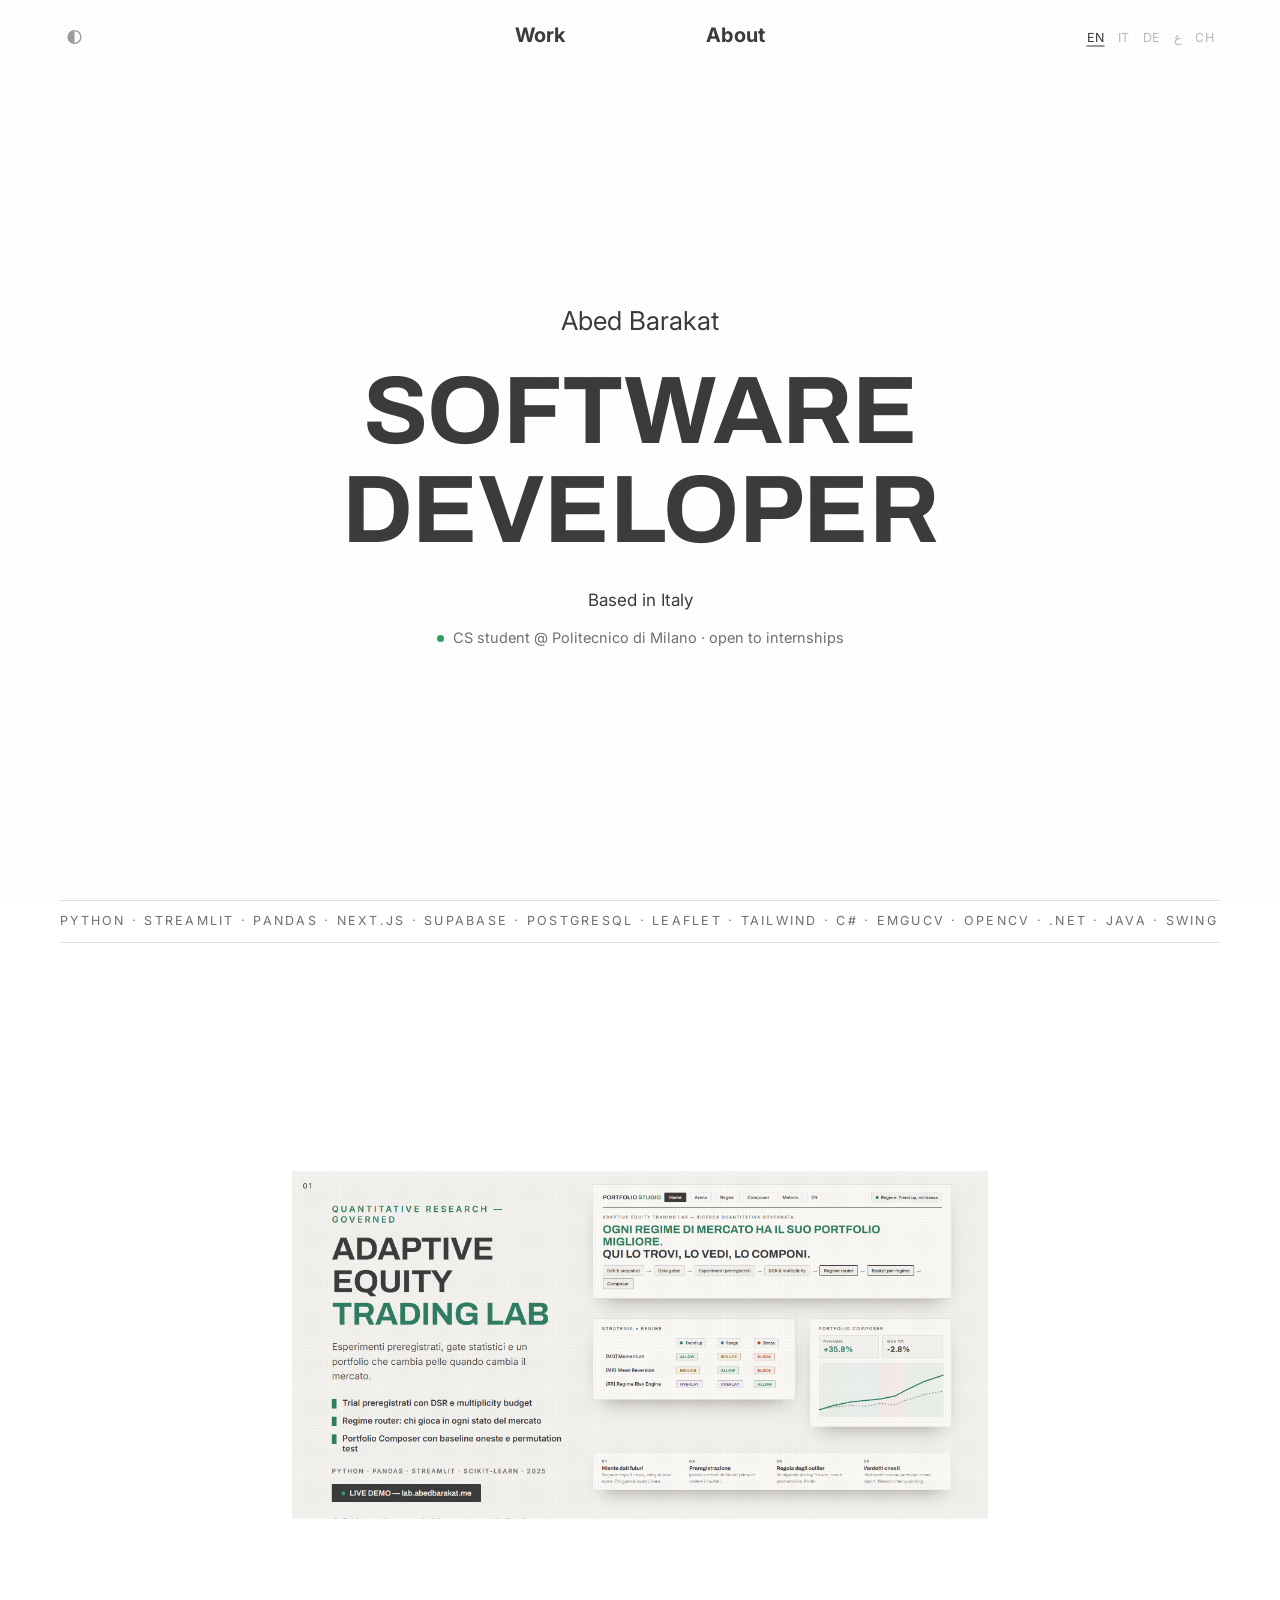
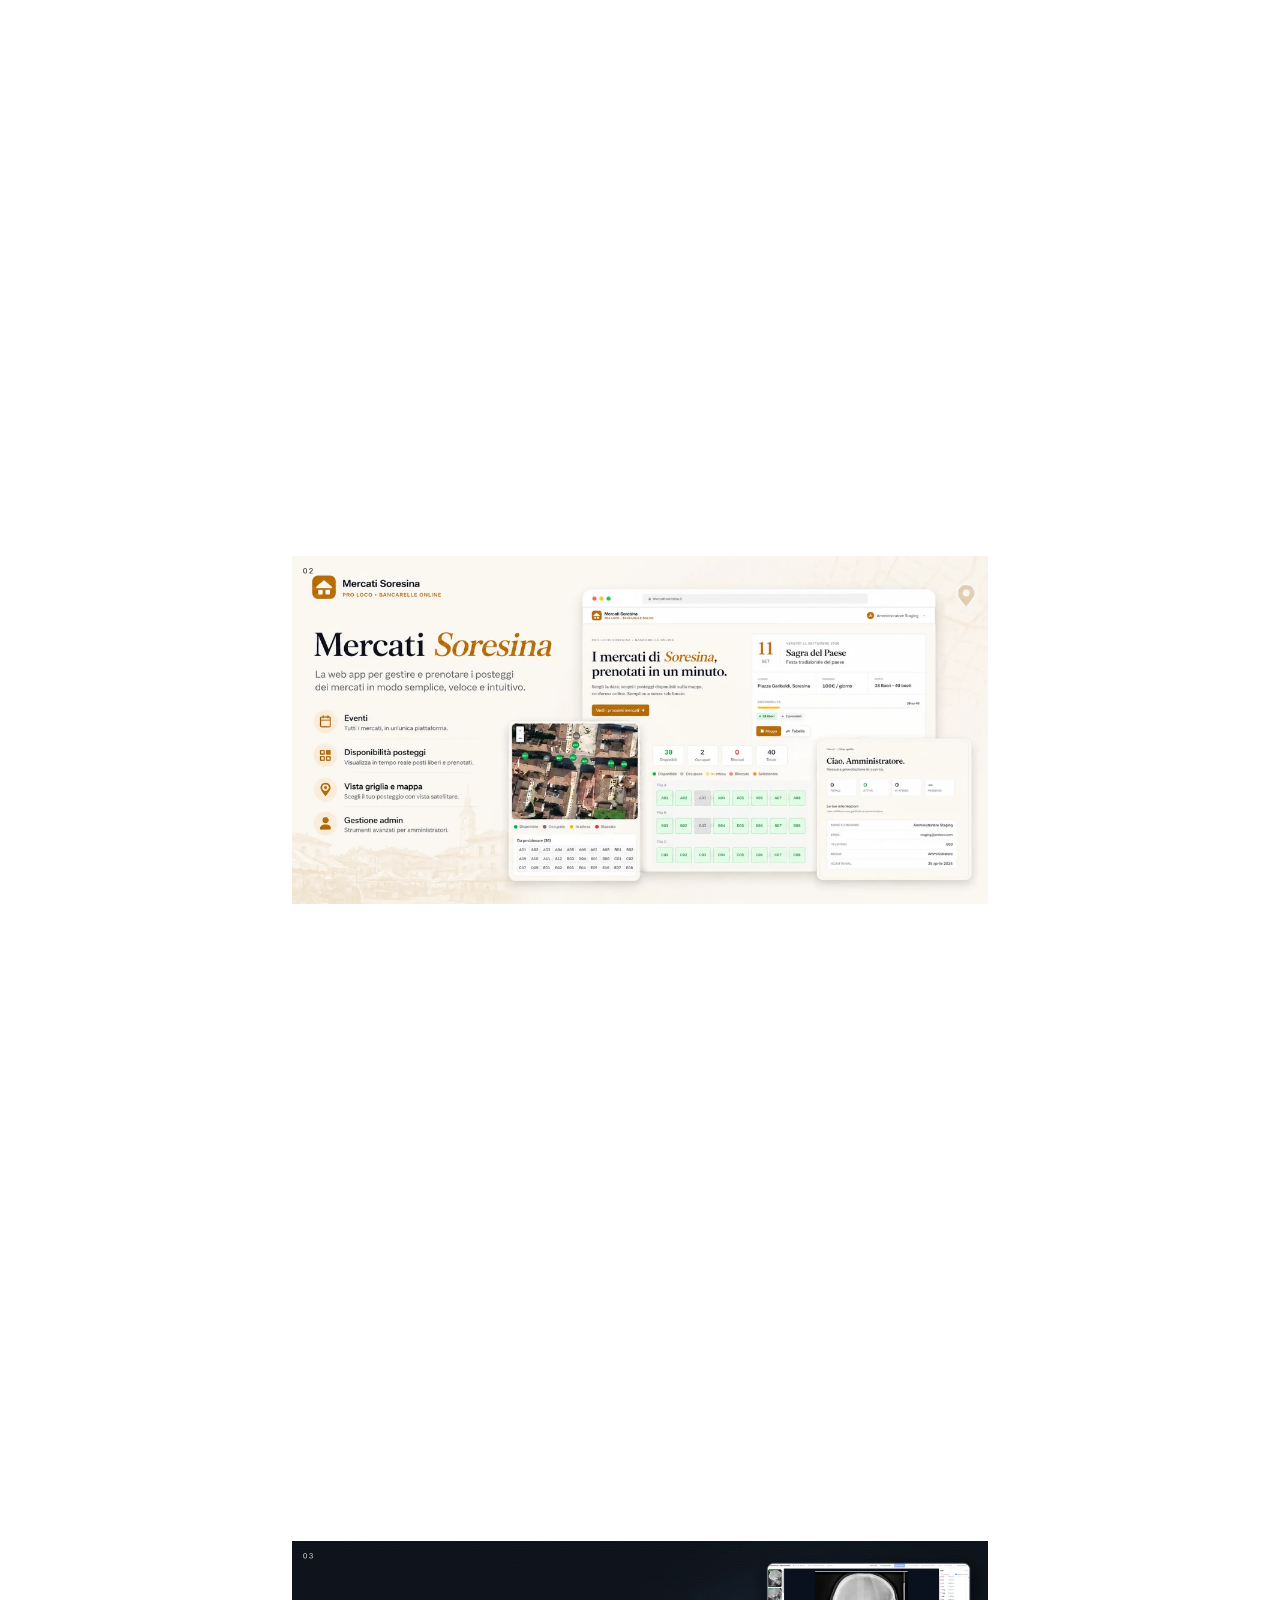
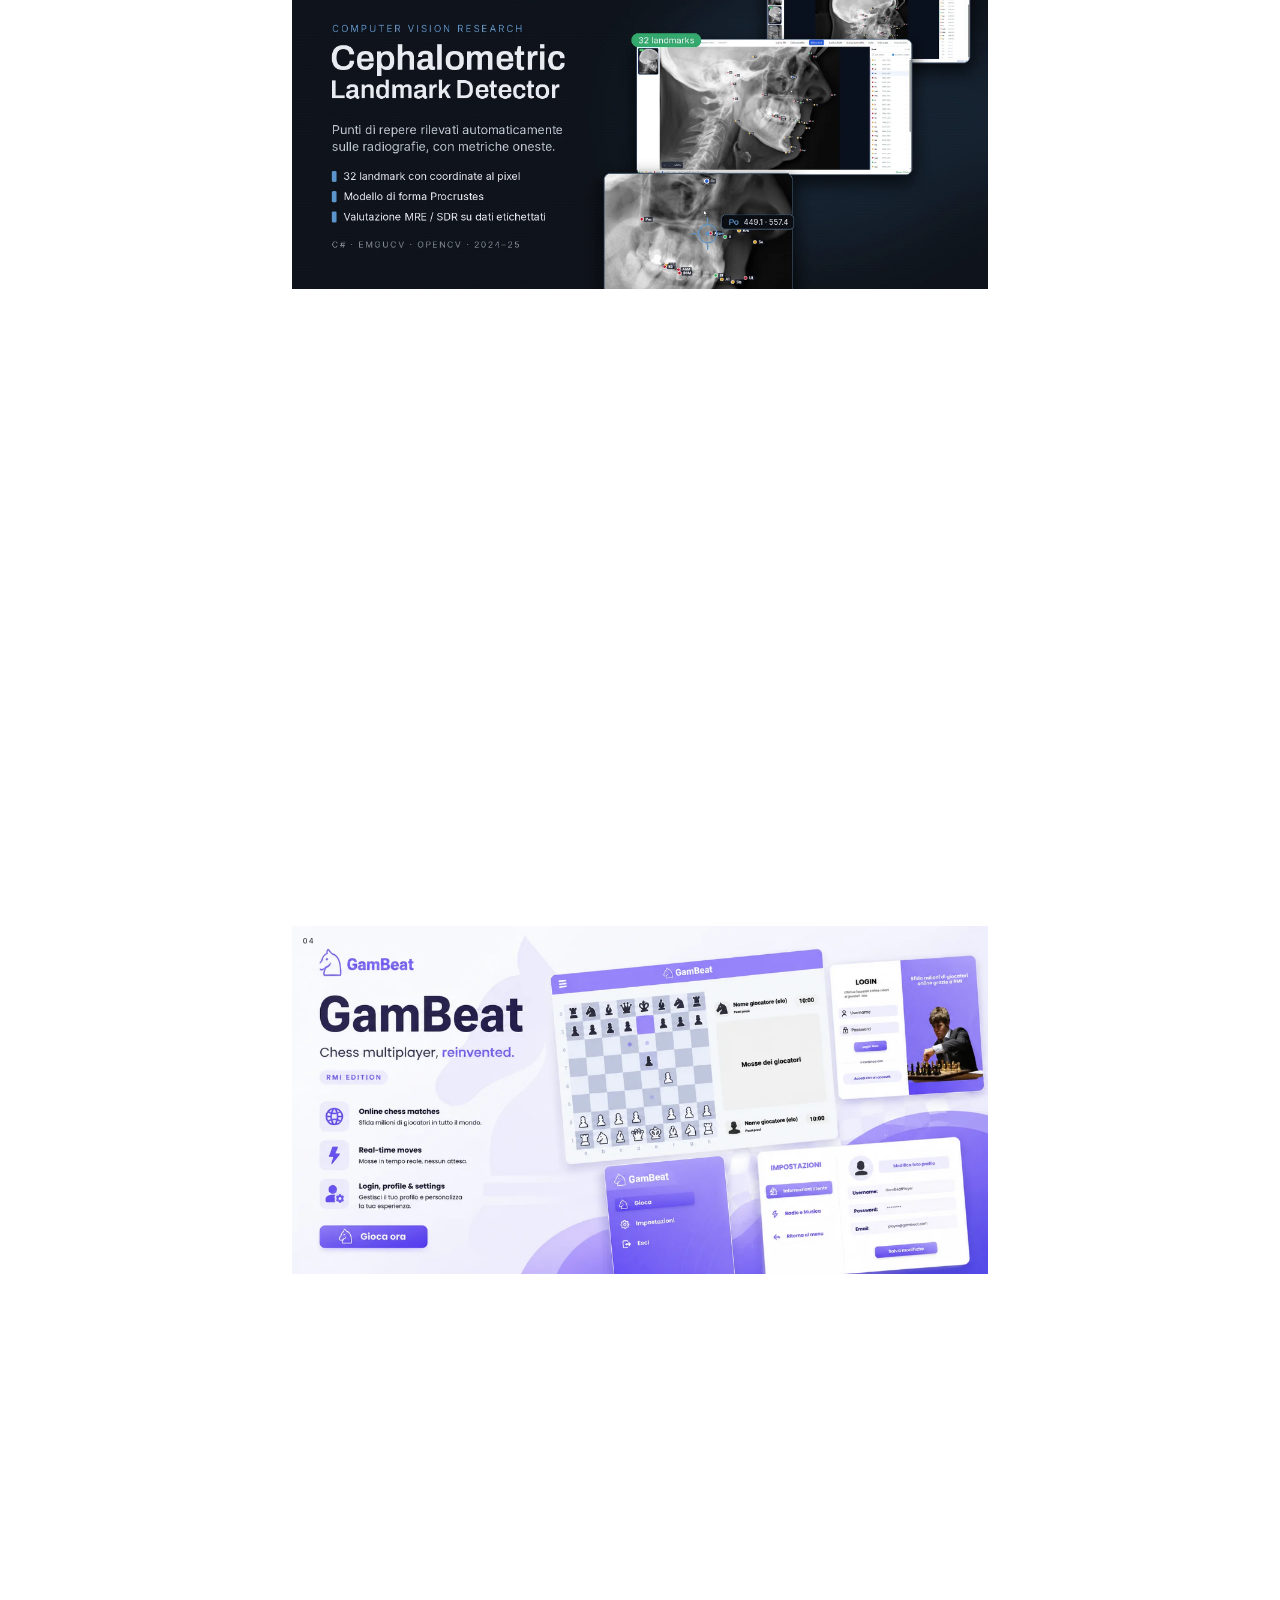
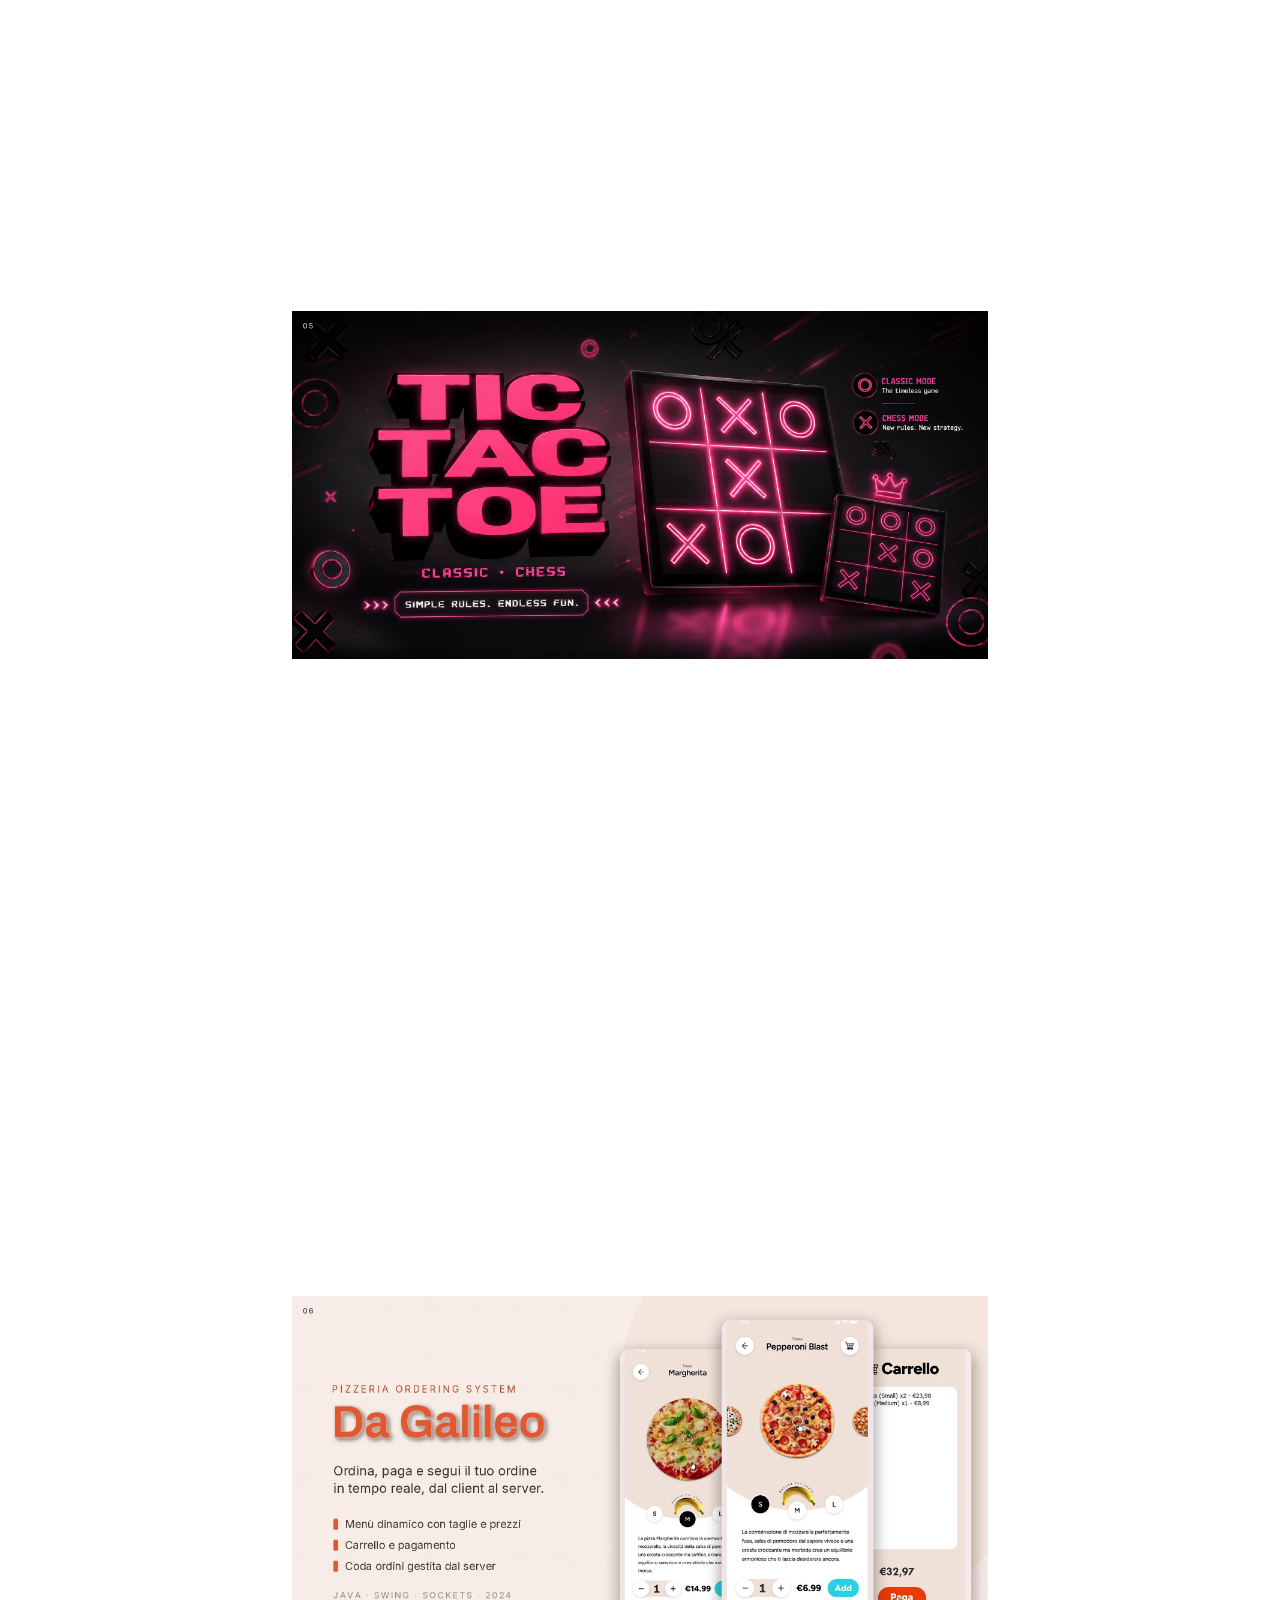
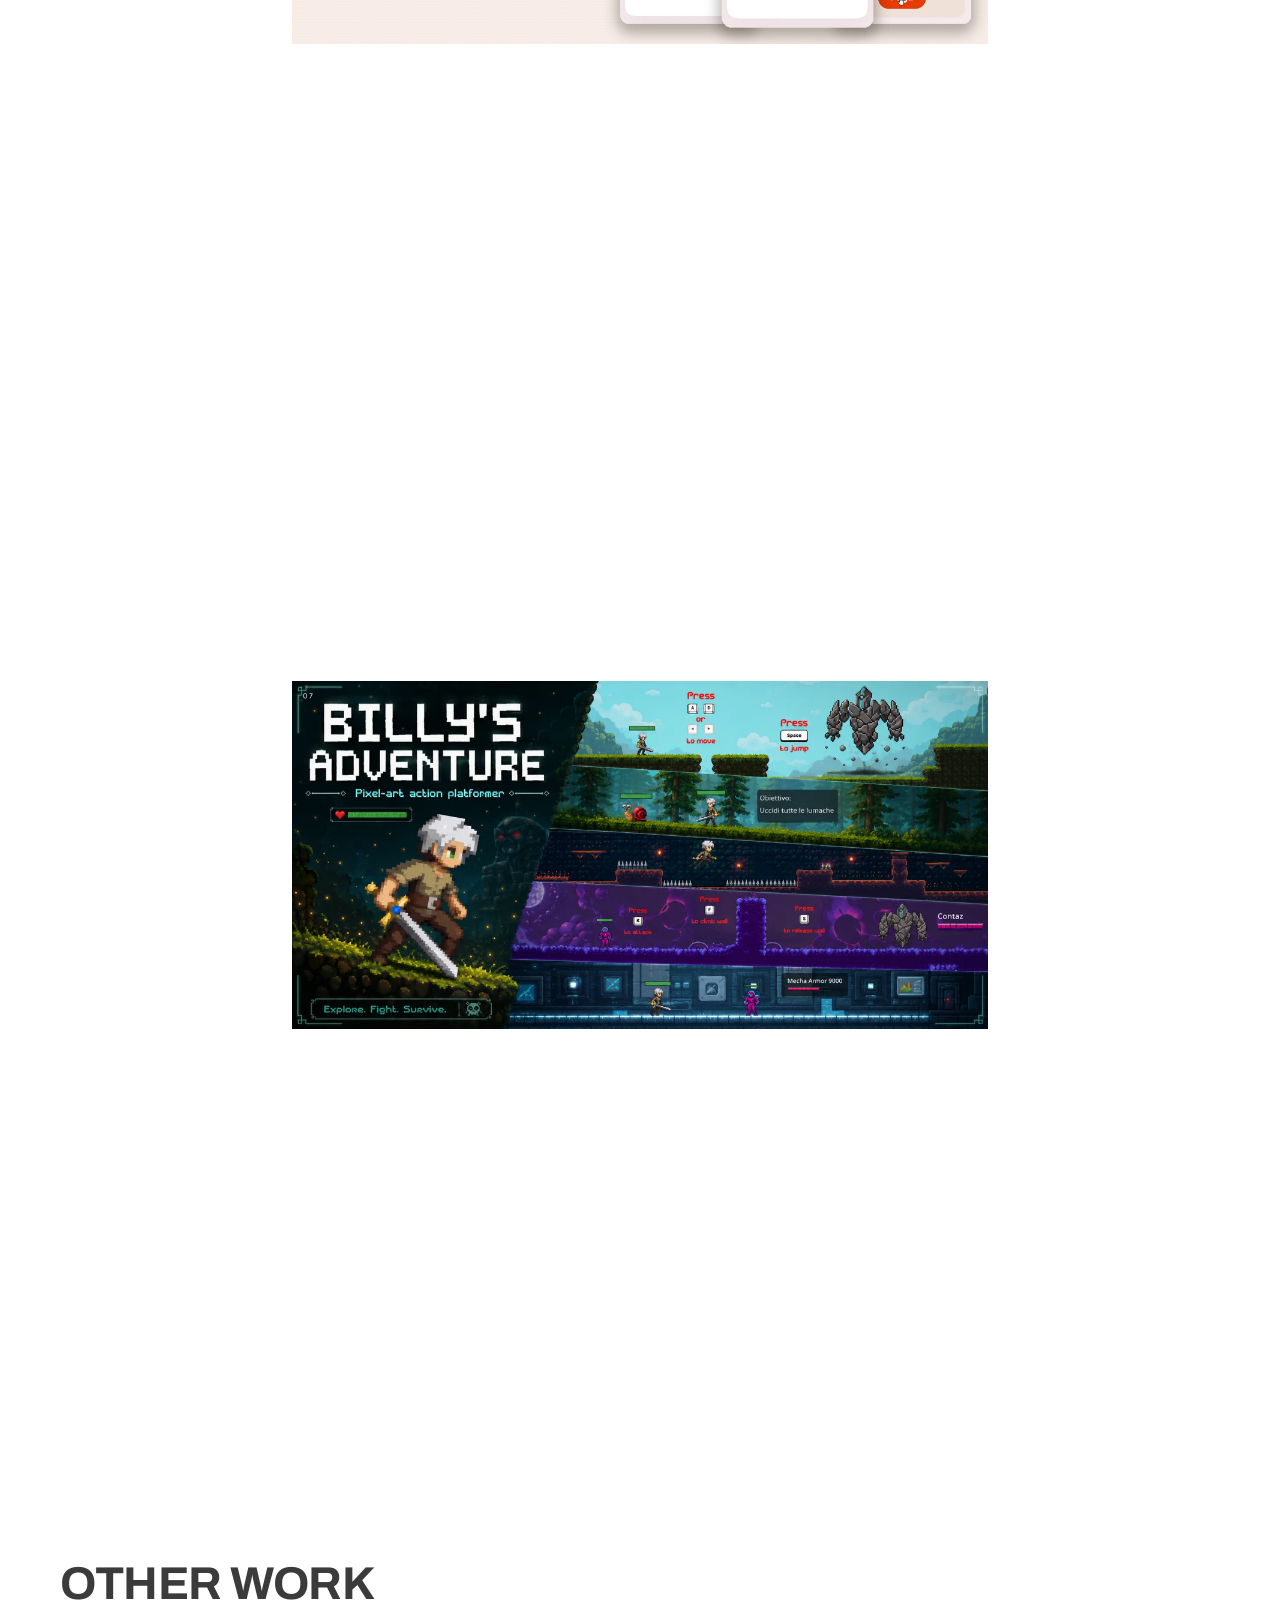
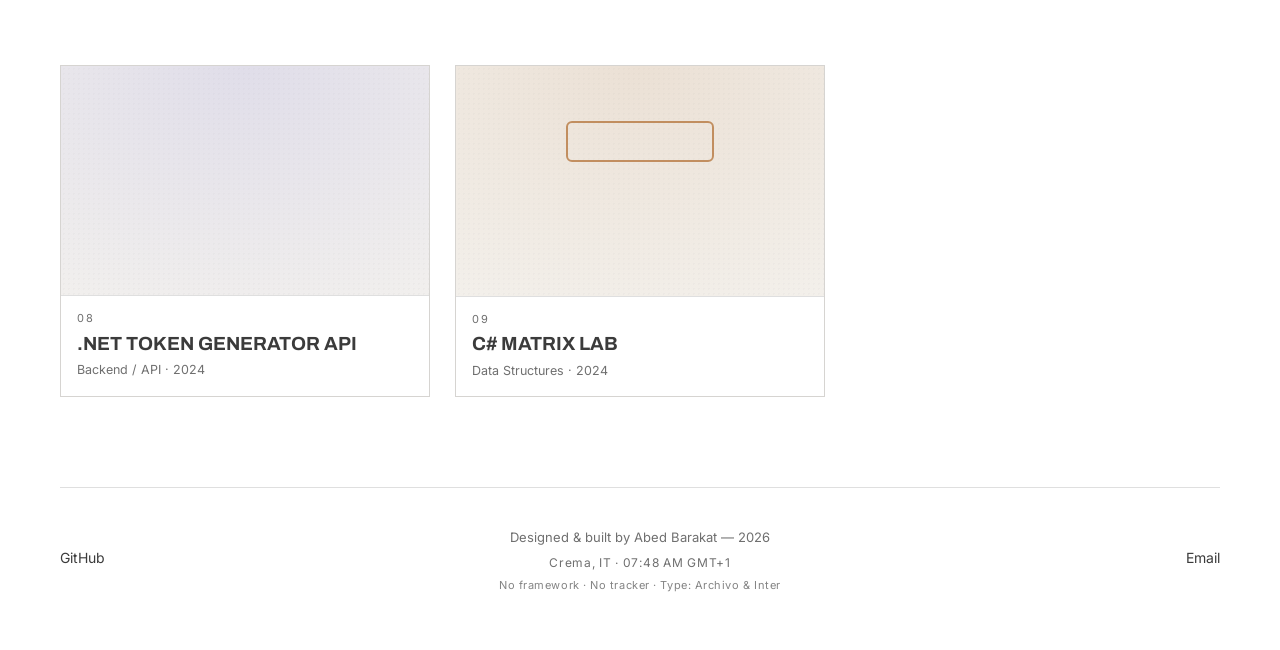
==== commit 670404b2: "Remove TypeHard; add Other Work grid for minor projects" ====
--- a/index.html
+++ b/index.html
@@ -384,6 +384,17 @@
  .langs button{font-size:11.5px;padding:4px 5px}
  #detail,#about-view{padding-top:132px}
 }
+/* other work: griglia dei progetti minori */
+.other{margin-top:clamp(70px,12vh,150px)}
+.ow-grid{display:grid;grid-template-columns:repeat(3,1fr);gap:clamp(14px,2vw,26px)}
+@media(max-width:820px){.ow-grid{grid-template-columns:1fr}}
+.ow-box{display:block;border:1px solid var(--line);background:var(--card);cursor:pointer;transition:border-color .25s,transform .3s cubic-bezier(.2,.7,.2,1)}
+.ow-box:hover{border-color:var(--ink);transform:translateY(-4px)}
+.ow-thumb{position:relative;aspect-ratio:16/10;overflow:hidden;isolation:isolate}
+.ow-meta{padding:14px 16px 16px;display:flex;flex-direction:column;gap:3px;border-top:1px solid var(--line);background:var(--bg)}
+.ow-num{font-family:var(--body);font-size:11px;letter-spacing:.14em;color:var(--muted)}
+.ow-t{font-family:var(--head);text-transform:uppercase;font-weight:700;font-size:clamp(15px,1.6vw,19px);color:var(--ink)}
+.ow-c{font-family:var(--body);font-size:12.5px;color:var(--muted)}
 </style>
 <script>try{var _t=localStorage.getItem("theme");if(_t==="dark"||(!_t&&window.matchMedia&&matchMedia("(prefers-color-scheme: dark)").matches))document.documentElement.classList.add("dark");}catch(e){}</script>
 </head>
@@ -433,16 +444,15 @@
  {id:"java-chess-rmi",pvc:"#6b4f8a",pv:"chess",year:"2024",stack:["Java","Swing","Java RMI"],github:"https://github.com/PerfectPoH/java-chess-rmi",video:"media/gambeat-trailer.mp4",banner:"media/gambeat.webp"},
  {id:"java-tic-tac-toe-deluxe",pvc:"#c0922b",pv:"ttt",year:"2024",stack:["Java","Swing","Java Sound"],github:"https://github.com/PerfectPoH/java-tic-tac-toe-deluxe",banner:"media/tictactoe-banner.png",video:"media/tictactoe.mp4",download:"downloads/tictactoe.zip"},
  {id:"pizzeria-ordering-system",pvc:"#b5462f",pv:"pizza",year:"2024",stack:["Java","Swing","Sockets"],github:"https://github.com/PerfectPoH/pizzeria-ordering-system",video:"media/pizzeria-trailer.mp4",banner:"media/pizzeria-banner.webp"},
- {id:"typehard-typing-trainer",pvc:"#247f7f",pv:"type",year:"2024",stack:["Java","Swing","Sockets"],github:"https://github.com/PerfectPoH/typehard-typing-trainer",banner:"media/typehard.webp"},
  {id:"billys-adventure-godot-platformer",pvc:"#4a8d3f",pv:"plat",year:"2023–24",stack:["Godot","GDScript"],github:"https://github.com/PerfectPoH/billys-adventure-godot-platformer",video:"media/billys-trailer.mp4",banner:"media/billys-adventure.webp"},
- {id:"dotnet-token-generator-api",pvc:"#5a54c9",pv:"api",year:"2024",stack:["C#",".NET","Web API"],github:"https://github.com/PerfectPoH/dotnet-token-generator-api"},
- {id:"csharp-matrix-lab",pvc:"#b06a2c",pv:"mtx",year:"2024",stack:["C#","WinForms","Visual Studio"],github:"https://github.com/PerfectPoH/csharp-matrix-lab"}
+ {id:"dotnet-token-generator-api",pvc:"#5a54c9",pv:"api",year:"2024",stack:["C#",".NET","Web API"],github:"https://github.com/PerfectPoH/dotnet-token-generator-api",minor:true},
+ {id:"csharp-matrix-lab",pvc:"#b06a2c",pv:"mtx",year:"2024",stack:["C#","WinForms","Visual Studio"],github:"https://github.com/PerfectPoH/csharp-matrix-lab",minor:true}
 ];
 const TITLES={
  "adaptive-equity-trading-lab":"Adaptive Equity Trading Lab","soresina-mercati":"Soresina Mercati",
  "cephalometric-landmark-detector":"Cephalometric Landmark Detector","java-chess-rmi":"Java Chess RMI",
  "java-tic-tac-toe-deluxe":"Tic Tac Toe Deluxe","pizzeria-ordering-system":"Pizzeria Ordering System",
- "typehard-typing-trainer":"TypeHard Typing Trainer","billys-adventure-godot-platformer":"Billy's Adventure",
+ "billys-adventure-godot-platformer":"Billy's Adventure",
  "dotnet-token-generator-api":".NET Token Generator API","csharp-matrix-lab":"C# Matrix Lab"
 };
 /* ============ I18N (EN) ============ */
@@ -457,7 +467,7 @@
   focus:["Quantitative & ML research","Full-stack web (Next.js, Supabase)","Computer vision (C# / EmguCV)","Systems & networking (Java RMI, sockets)","Game development (Godot)","APIs & backends (.NET)"],
   langs:"Arabic (native) · English (B2) · Italian · German · learning Mandarin"},
  ui:{back:"All work",viewGithub:"View on GitHub",liveDemo:"Live demo",privateRepo:"Private — available on request",
-  role:"Role",year:"Year",context:"Context",stack:"Stack",highlights:"Highlights",nextProject:"Next project"},
+  role:"Role",year:"Year",context:"Context",stack:"Stack",highlights:"Highlights",nextProject:"Next project",otherWork:"Other work"},
  footer:{credit:"Designed & built by Abed Barakat — 2026"},
  p:{
   "adaptive-equity-trading-lab":{cat:"Quantitative Research",role:"Research & infrastructure",context:"Personal research",
@@ -478,9 +488,6 @@
   "pizzeria-ordering-system":{cat:"Client–Server",role:"Solo developer",context:"School project",
    desc:["A client–server ordering app with product selection, cart totals and an order queue processed on a multi-client server.","Countdown feedback follows each order as it moves through preparation."],
    hi:["Multi-client socket server","Order queue with live status","Cart totals & countdown feedback"]},
-  "typehard-typing-trainer":{cat:"Client–Server",role:"Solo developer",context:"Personal project",
-   desc:["A typing-practice app with login and registration, difficulty modes, timed challenges and score calculation.","Leaderboard screens are served over a socket-based protocol."],
-   hi:["Timed typing challenges & scoring","Accounts over a socket protocol","Leaderboard screens"]},
   "billys-adventure-godot-platformer":{cat:"Game Development",role:"Solo developer",context:"Personal project",
    desc:["A small platformer focused on the fundamentals — character movement, collision handling and level traversal — built scene-by-scene in Godot.","It's packaged as an exported, playable build."],
    hi:["Side-scrolling movement & collisions","Scene-based Godot project","Exported playable build"]},
@@ -504,7 +511,7 @@
   focus:["Ricerca quantitativa e ML","Web full-stack (Next.js, Supabase)","Visione artificiale (C# / EmguCV)","Sistemi e reti (Java RMI, socket)","Sviluppo di videogiochi (Godot)","API e backend (.NET)"],
   langs:"Arabo (madrelingua) · Inglese (B2) · Italiano · Tedesco · sto imparando il mandarino"},
  ui:{back:"Tutti i lavori",viewGithub:"Vedi su GitHub",liveDemo:"Demo live",privateRepo:"Privato — disponibile su richiesta",
-  role:"Ruolo",year:"Anno",context:"Contesto",stack:"Tecnologie",highlights:"In evidenza",nextProject:"Progetto successivo"},
+  role:"Ruolo",year:"Anno",context:"Contesto",stack:"Tecnologie",highlights:"In evidenza",nextProject:"Progetto successivo",otherWork:"Altri lavori"},
  footer:{credit:"Progettato e sviluppato da Abed Barakat — 2026"},
  p:{
   "adaptive-equity-trading-lab":{cat:"Ricerca quantitativa",role:"Ricerca e infrastruttura",context:"Ricerca personale",
@@ -525,9 +532,6 @@
   "pizzeria-ordering-system":{cat:"Client–Server",role:"Sviluppatore (solo)",context:"Progetto scolastico",
    desc:["Un'app di ordinazione client–server con selezione dei prodotti, totali del carrello e una coda di ordini gestita da un server multi-client.","Un conto alla rovescia segue ogni ordine mentre avanza nella preparazione."],
    hi:["Server socket multi-client","Coda ordini con stato in tempo reale","Totali del carrello e conto alla rovescia"]},
-  "typehard-typing-trainer":{cat:"Client–Server",role:"Sviluppatore (solo)",context:"Progetto personale",
-   desc:["Un'app per esercitarsi a digitare con login e registrazione, modalità di difficoltà, sfide a tempo e calcolo del punteggio.","Le schermate della classifica sono servite tramite un protocollo basato su socket."],
-   hi:["Sfide di digitazione a tempo e punteggio","Account tramite protocollo socket","Schermate della classifica"]},
   "billys-adventure-godot-platformer":{cat:"Sviluppo di videogiochi",role:"Sviluppatore (solo)",context:"Progetto personale",
    desc:["Un piccolo platform incentrato sui fondamentali — movimento del personaggio, gestione delle collisioni e attraversamento dei livelli — costruito scena per scena in Godot.","È distribuito come build esportata e giocabile."],
    hi:["Movimento a scorrimento laterale e collisioni","Progetto Godot basato su scene","Build esportata e giocabile"]},
@@ -548,7 +552,7 @@
   focus:["Quantitative & ML-Forschung","Full-Stack-Web (Next.js, Supabase)","Computer Vision (C# / EmguCV)","Systeme & Netzwerke (Java RMI, Sockets)","Spieleentwicklung (Godot)","APIs & Backends (.NET)"],
   langs:"Arabisch (Muttersprache) · Englisch (B2) · Italienisch · Deutsch · lernt Mandarin"},
  ui:{back:"Alle Arbeiten",viewGithub:"Auf GitHub ansehen",liveDemo:"Live-Demo",privateRepo:"Privat — auf Anfrage verfügbar",
-  role:"Rolle",year:"Jahr",context:"Kontext",stack:"Stack",highlights:"Highlights",nextProject:"Nächstes Projekt"},
+  role:"Rolle",year:"Jahr",context:"Kontext",stack:"Stack",highlights:"Highlights",nextProject:"Nächstes Projekt",otherWork:"Weitere Arbeiten"},
  footer:{credit:"Gestaltet & entwickelt von Abed Barakat — 2026"},
  p:{
   "adaptive-equity-trading-lab":{cat:"Quantitative Forschung",role:"Forschung & Infrastruktur",context:"Eigene Forschung",
@@ -569,9 +573,6 @@
   "pizzeria-ordering-system":{cat:"Client–Server",role:"Alleiniger Entwickler",context:"Schulprojekt",
    desc:["Eine Client-Server-Bestell-App mit Produktauswahl, Warenkorbsummen und einer Bestellwarteschlange, die von einem Multi-Client-Server verarbeitet wird.","Ein Countdown begleitet jede Bestellung auf ihrem Weg durch die Zubereitung."],
    hi:["Multi-Client-Socket-Server","Bestellwarteschlange mit Live-Status","Warenkorbsummen & Countdown-Feedback"]},
-  "typehard-typing-trainer":{cat:"Client–Server",role:"Alleiniger Entwickler",context:"Eigenes Projekt",
-   desc:["Eine Tipp-Trainings-App mit Login und Registrierung, Schwierigkeitsmodi, zeitlich begrenzten Herausforderungen und Punkteberechnung.","Bestenlisten werden über ein socket-basiertes Protokoll bereitgestellt."],
-   hi:["Zeitlich begrenzte Tipp-Challenges & Wertung","Konten über ein Socket-Protokoll","Bestenlisten-Ansichten"]},
   "billys-adventure-godot-platformer":{cat:"Spieleentwicklung",role:"Alleiniger Entwickler",context:"Eigenes Projekt",
    desc:["Ein kleiner Plattformer mit Fokus auf den Grundlagen — Spielerbewegung, Kollisionsbehandlung und Level-Navigation — Szene für Szene in Godot gebaut.","Er wird als exportierter, spielbarer Build ausgeliefert."],
    hi:["Seitwärts-Scrolling-Bewegung & Kollisionen","Szenenbasiertes Godot-Projekt","Exportierter, spielbarer Build"]},
@@ -592,7 +593,7 @@
   focus:["الأبحاث الكمّية وتعلّم الآلة","وِب متكامل (Next.js، Supabase)","الرؤية الحاسوبية (C# / EmguCV)","الأنظمة والشبكات (Java RMI، المقابس)","تطوير الألعاب (Godot)","واجهات API والخلفيات (.NET)"],
   langs:"العربية (لغة أم) · الإنجليزية (B2) · الإيطالية · الألمانية · أتعلّم الماندرين"},
  ui:{back:"كل الأعمال",viewGithub:"عرض على GitHub",liveDemo:"عرض حي",privateRepo:"خاص — متاح عند الطلب",
-  role:"الدور",year:"السنة",context:"السياق",stack:"التقنيات",highlights:"أبرز النقاط",nextProject:"المشروع التالي"},
+  role:"الدور",year:"السنة",context:"السياق",stack:"التقنيات",highlights:"أبرز النقاط",nextProject:"المشروع التالي",otherWork:"أعمال أخرى"},
  footer:{credit:"تصميم وتطوير عبد الرحمن بركات — 2026"},
  p:{
   "adaptive-equity-trading-lab":{cat:"أبحاث كمّية",role:"بحث وبنية تحتية",context:"بحث شخصي",
@@ -613,9 +614,6 @@
   "pizzeria-ordering-system":{cat:"عميل–خادم",role:"مطوّر منفرد",context:"مشروع دراسي",
    desc:["تطبيق طلبات عميل–خادم باختيار المنتجات، ومجاميع السلّة، وطابور طلبات يعالجه خادم متعدّد العملاء.","عدّاد تنازلي يرافق كل طلب وهو يتقدّم في مراحل التحضير."],
    hi:["خادم مقابس متعدّد العملاء","طابور طلبات بحالة فورية","مجاميع السلّة وتغذية بعدّاد تنازلي"]},
-  "typehard-typing-trainer":{cat:"عميل–خادم",role:"مطوّر منفرد",context:"مشروع شخصي",
-   desc:["تطبيق للتمرّن على الكتابة بتسجيل دخول وإنشاء حساب، وأنماط صعوبة، وتحدّيات مؤقّتة، وحساب للنقاط.","تُقدَّم شاشات لوحة المتصدّرين عبر بروتوكول قائم على المقابس."],
-   hi:["تحدّيات كتابة مؤقّتة وتسجيل نقاط","حسابات عبر بروتوكول مقابس","شاشات لوحة المتصدّرين"]},
   "billys-adventure-godot-platformer":{cat:"تطوير الألعاب",role:"مطوّر منفرد",context:"مشروع شخصي",
    desc:["لعبة منصّات صغيرة تركّز على الأساسيات — حركة الشخصية، ومعالجة التصادم، واجتياز المراحل — مبنيّة مشهدًا تلو الآخر في Godot.","تُسلَّم كنسخة مُصدَّرة قابلة للّعب."],
    hi:["حركة أفقية ومعالجة تصادم","مشروع Godot قائم على المشاهد","نسخة مُصدَّرة قابلة للّعب"]},
@@ -636,7 +634,7 @@
   focus:["Quantitativi & ML-Forschig","Full-Stack-Web (Next.js, Supabase)","Computer Vision (C# / EmguCV)","Systeem & Netzwärch (Java RMI, Sockets)","Spielentwicklig (Godot)","APIs & Backends (.NET)"],
   langs:"Arabisch (Muetersproch) · Änglisch (B2) · Italienisch · Dütsch · lernt grad Mandarin"},
  ui:{back:"Alli Projäkt",viewGithub:"Uf GitHub aaluege",liveDemo:"Live-Demo",privateRepo:"Privat — uf Aafrog verfüegbar",
-  role:"Rolle",year:"Jahr",context:"Kontext",stack:"Stack",highlights:"Highlights",nextProject:"Nächschts Projäkt"},
+  role:"Rolle",year:"Jahr",context:"Kontext",stack:"Stack",highlights:"Highlights",nextProject:"Nächschts Projäkt",otherWork:"Anderi Arbeite"},
  footer:{credit:"Gstaltet & buut vom Abed Barakat — 2026"},
  p:{
   "adaptive-equity-trading-lab":{cat:"Quantitativi Forschig",role:"Forschig & Infrastruktur",context:"Eiges Projäkt",
@@ -657,9 +655,6 @@
   "pizzeria-ordering-system":{cat:"Client–Server",role:"Eilige Entwickler",context:"Schuelprojäkt",
    desc:["E Client-Server-Bstell-App mit Produktuswahl, Warechorb-Summe und ere Bstell-Warteschlange wo vo eme Multi-Client-Server verarbeitet wird.","En Countdown begleitet jedi Bstellig uf em Wäg dur d Zuebereitig."],
    hi:["Multi-Client-Socket-Server","Bstell-Warteschlange mit Live-Status","Warechorb-Summe & Countdown-Feedback"]},
-  "typehard-typing-trainer":{cat:"Client–Server",role:"Eilige Entwickler",context:"Eiges Projäkt",
-   desc:["E Tipp-Trainings-App mit Login und Registrierig, Schwierigkeits-Modi, ziitlich begränzte Useforderige und Punkt-Berächnig.","Ranglischte wärded über es socket-basierts Protokoll bereitgstellt."],
-   hi:["Ziitlich begränzti Tipp-Challenges & Wertig","Konte über es Socket-Protokoll","Ranglischte-Aasichte"]},
   "billys-adventure-godot-platformer":{cat:"Spielentwicklig",role:"Eilige Entwickler",context:"Eiges Projäkt",
    desc:["Es chliises Jump-'n'-Run wo sich uf d Grundlage konzentriert — Figure-Bewegig, Kollisions-Handling und Level-Navigation — Szene für Szene z Godot buut.","S wird als exportierti, spielbari Build usgliferet."],
    hi:["Siitwärts-Scrolling-Bewegig & Kollisione","Szene-basierts Godot-Projäkt","Exportierti, spielbari Build"]},
@@ -734,12 +729,20 @@
 }
 function renderWork(){
  const g=document.getElementById("work");
- g.innerHTML=PROJECTS.map((p,i)=>{
+ const mainP=PROJECTS.filter(p=>!p.minor), minorP=PROJECTS.filter(p=>p.minor);
+ g.innerHTML=mainP.map((p,i)=>{
   const t=tp(p.id);
   return '<a class="work-item fade-up" href="#/work/'+p.id+'" data-proj="'+p.id+'" style="transition-delay:'+(i%2?.08:0)+'s">'
    +'<div class="thumb" data-pv="'+p.id+'">'+'<span class="idx">'+String(i+1).padStart(2,"0")+'</span>'+(p.banner?'<img src="'+p.banner+'" alt="'+titleOf(p.id)+'" loading="lazy" style="position:absolute;inset:0;width:100%;height:100%;object-fit:cover;z-index:1">':preview(p))+(p.banner?'':'<div class="ttl"><span class="ttl-t">'+titleOf(p.id)+'</span><span class="ttl-s">'+t.cat+' · '+p.year+'</span></div>')+'<span class="open">'+ICN.arrow+'</span></div></a>';
- }).join("");
- g.querySelectorAll(".work-item").forEach(card=>card.onclick=(e)=>{e.preventDefault();openFromCard(card)});
+ }).join("")
+ +(minorP.length?'<div class="other fade-up"><h2 class="sec-label">'+tr("ui.otherWork")+'</h2><div class="ow-grid">'
+   +minorP.map((p,j)=>{
+    const t=tp(p.id);
+    return '<a class="ow-box fade-up" href="#/work/'+p.id+'" data-proj="'+p.id+'" style="transition-delay:'+(j*.07)+'s">'
+     +'<div class="ow-thumb">'+preview(p)+'</div>'
+     +'<div class="ow-meta"><span class="ow-num">'+String(mainP.length+j+1).padStart(2,"0")+'</span><span class="ow-t">'+titleOf(p.id)+'</span><span class="ow-c">'+t.cat+' · '+p.year+'</span></div></a>';
+   }).join("")+'</div></div>':"");
+ g.querySelectorAll(".work-item,.ow-box").forEach(card=>card.onclick=(e)=>{e.preventDefault();openFromCard(card)});
  observeFades();observeThumbs();requestAnimationFrame(scrollFx);
 }
 function renderAboutView(){
@@ -859,7 +862,7 @@
  const id=card.dataset.proj;
  _vplayNext=true;
  if(!document.startViewTransition||REDUCE){wipeTo(()=>openProject(id));return;}
- const th=card.querySelector(".thumb");
+ const th=card.querySelector(".thumb,.ow-thumb");
  if(th)th.style.viewTransitionName="proj-hero";
  const vt=document.startViewTransition(()=>openProject(id));
  vt.finished.finally(()=>{if(th)th.style.viewTransitionName="";});
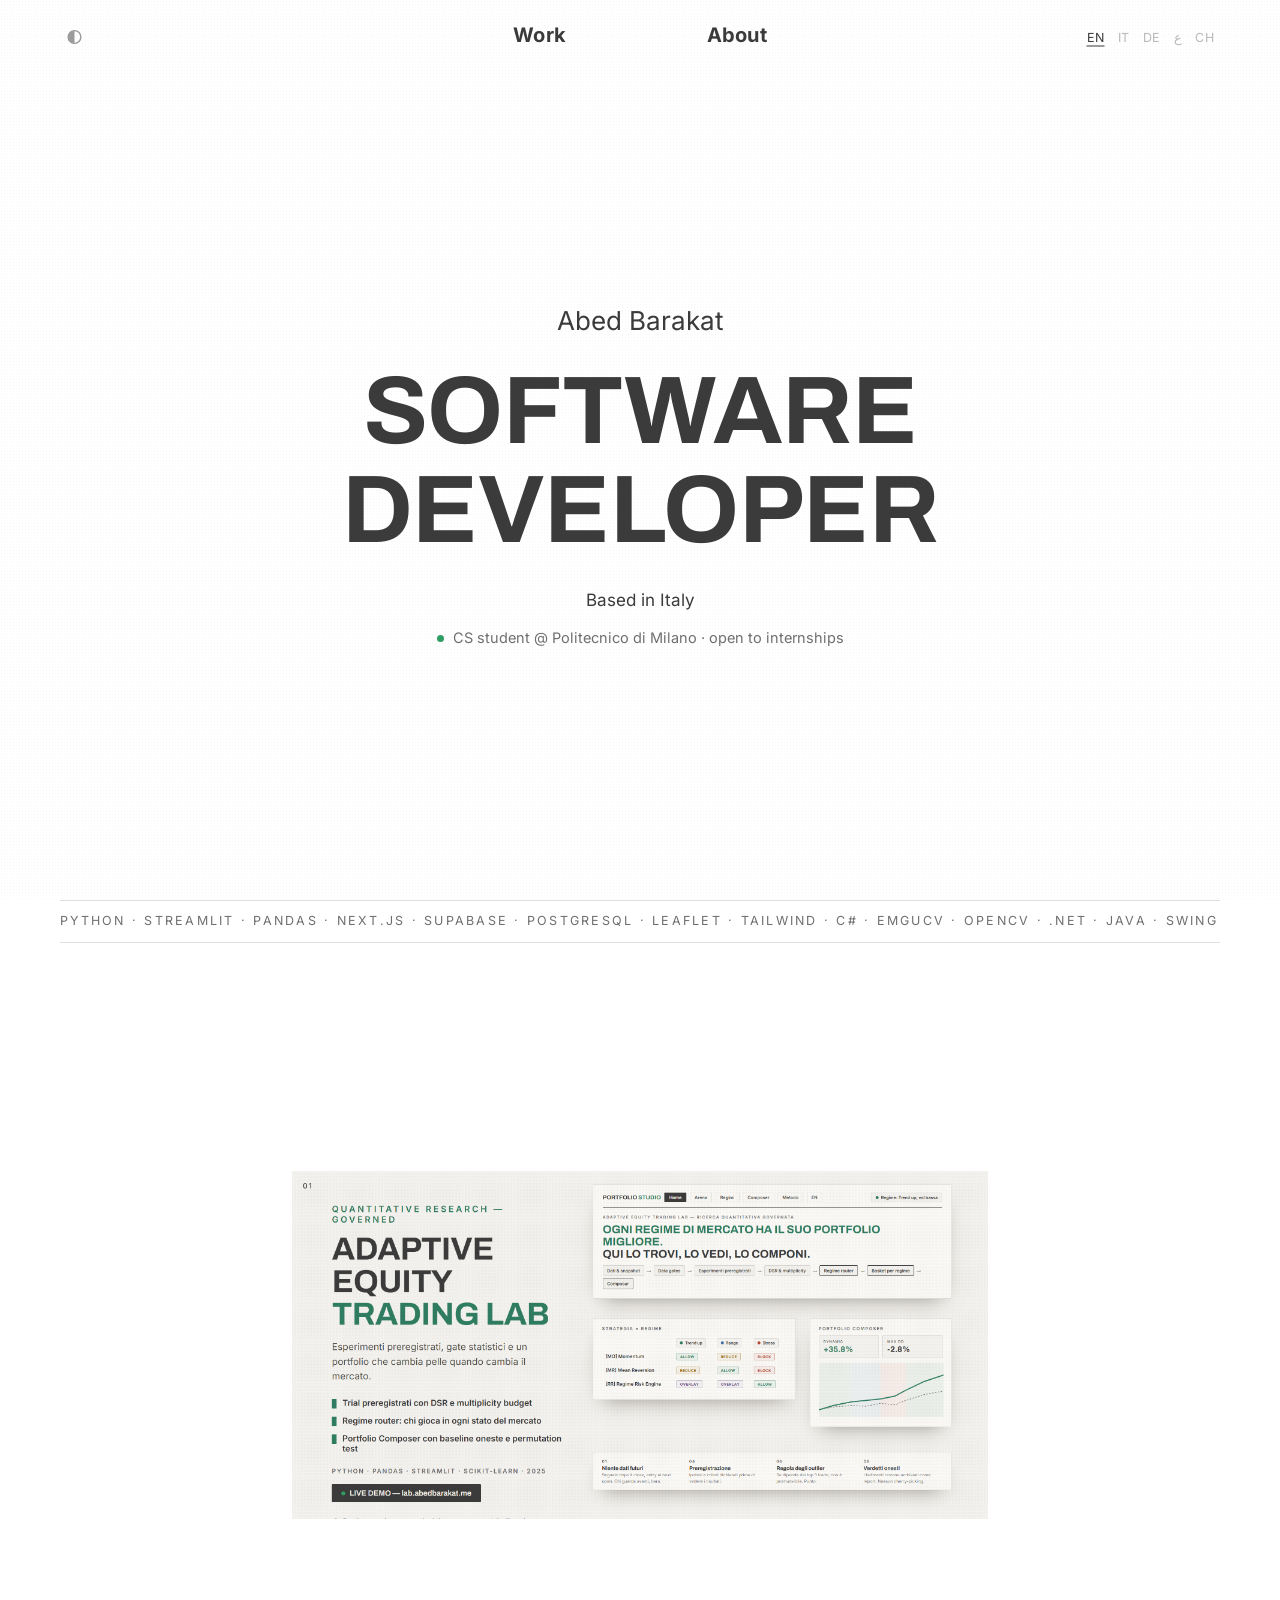
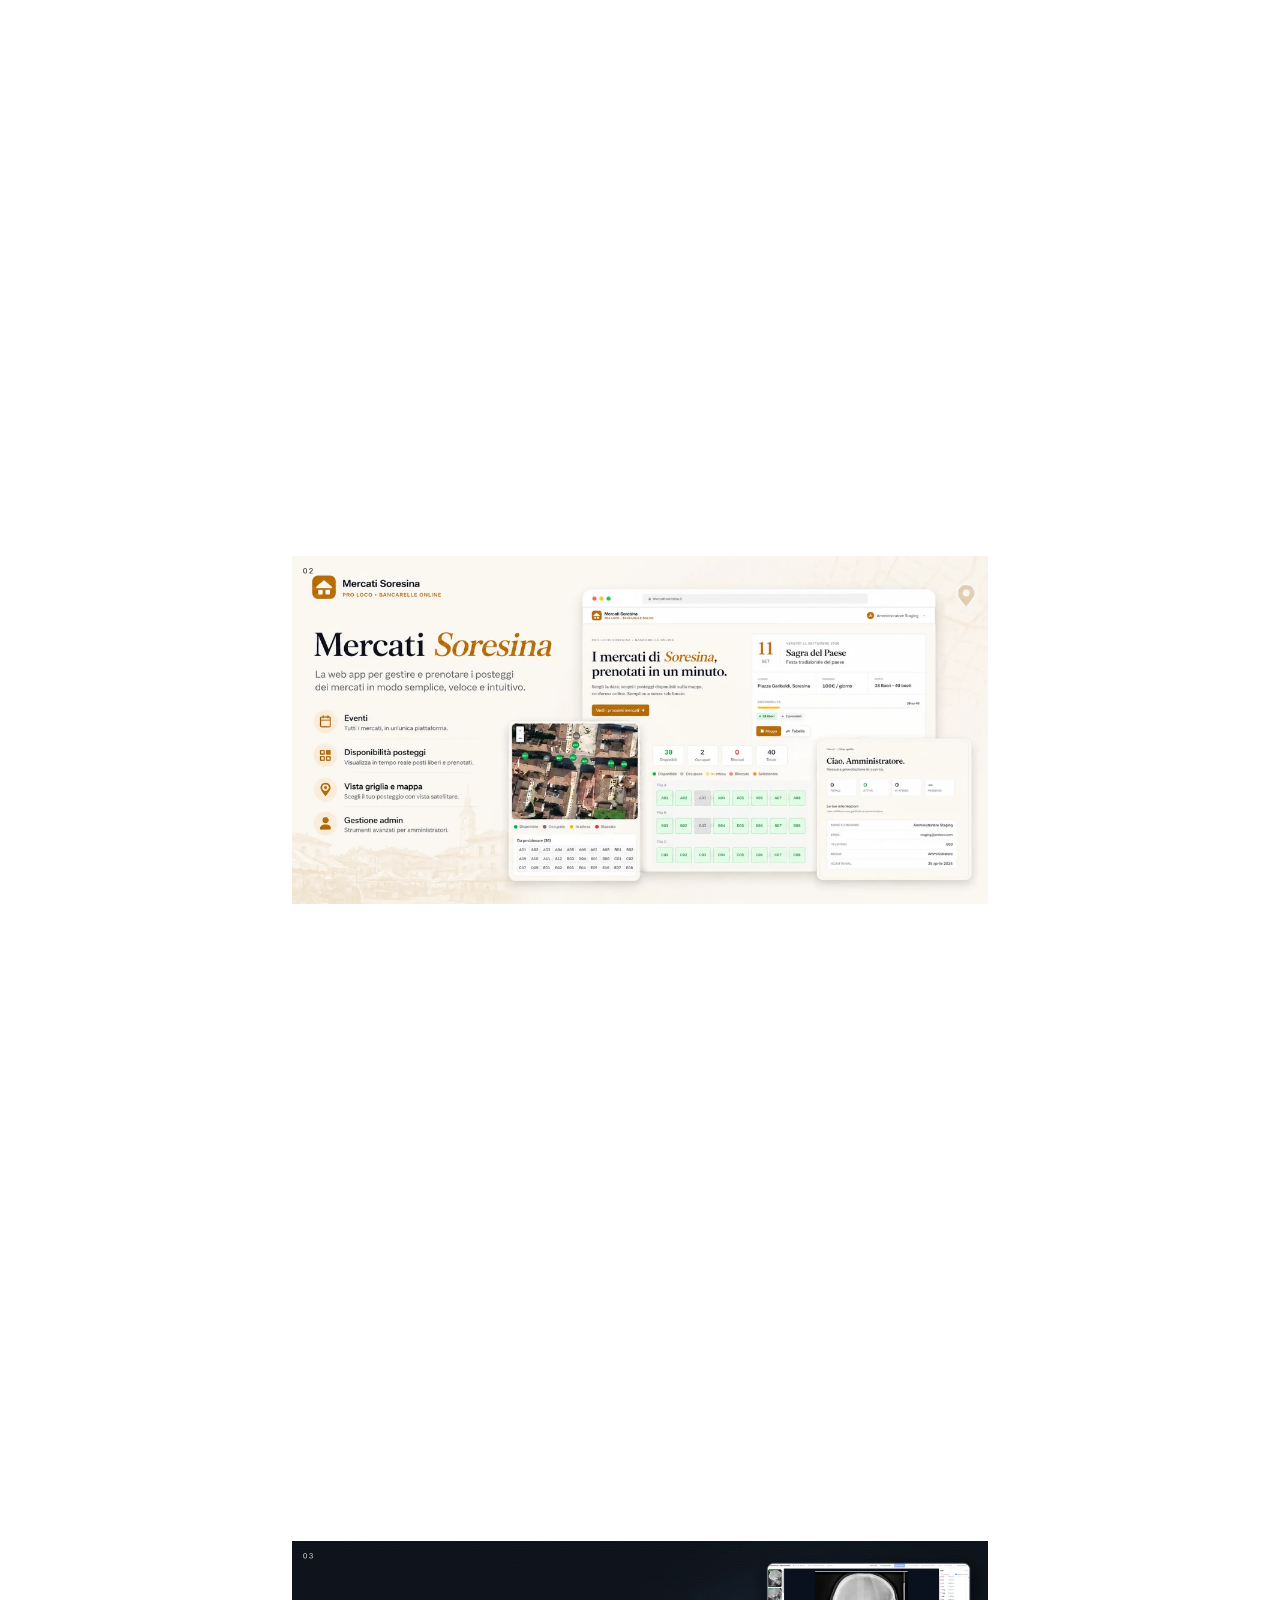
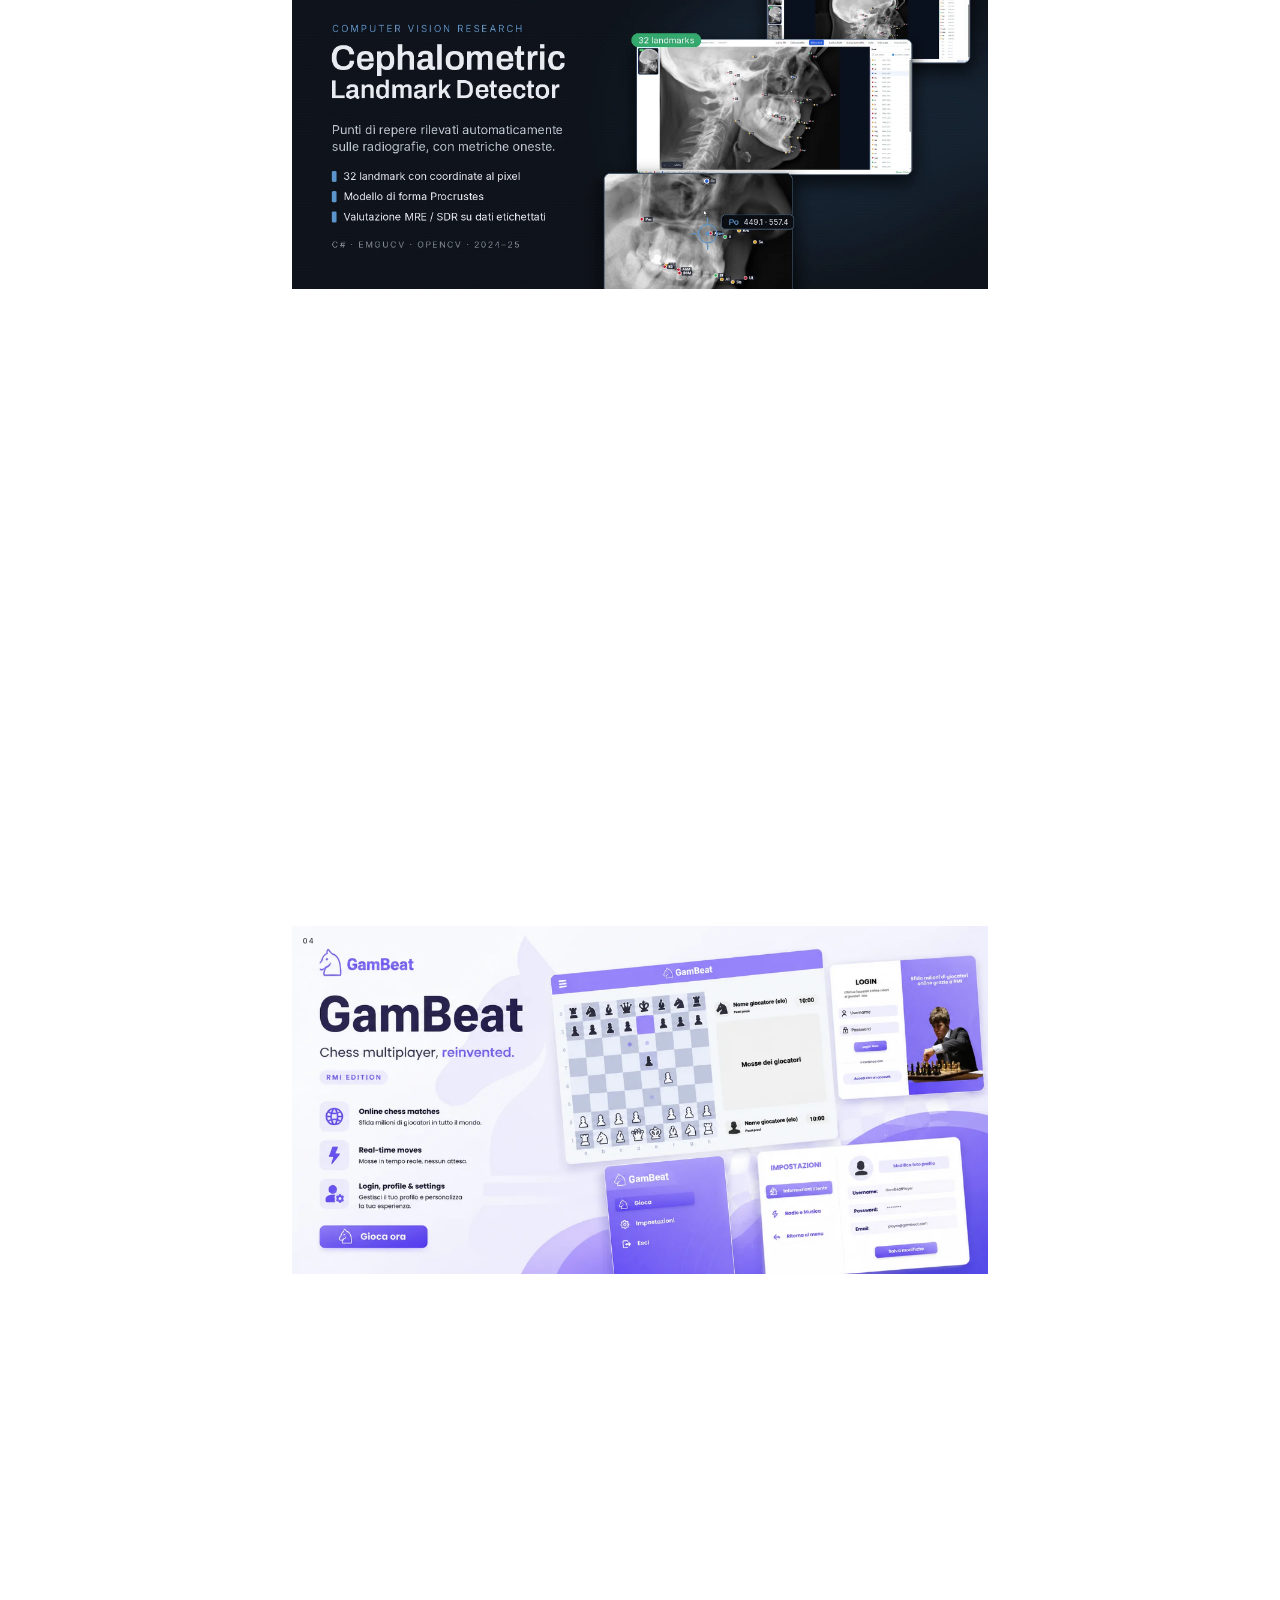
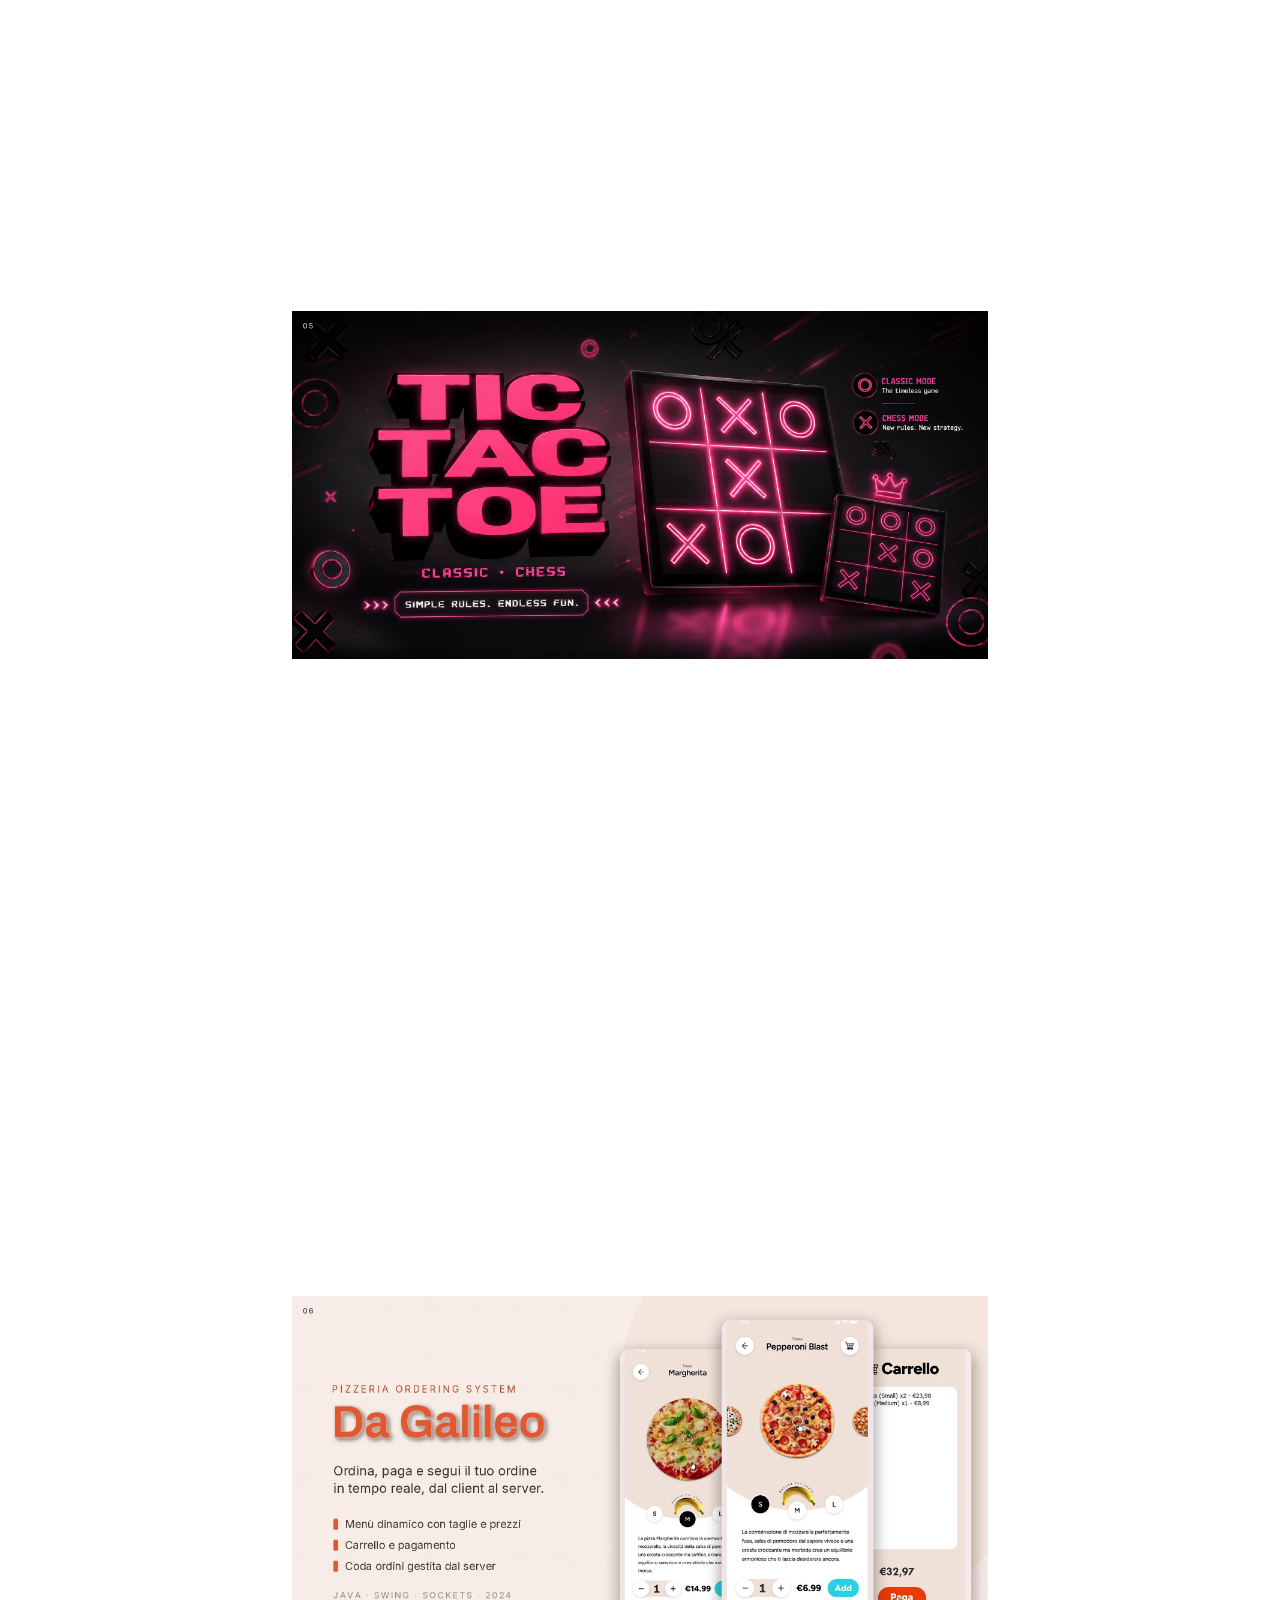
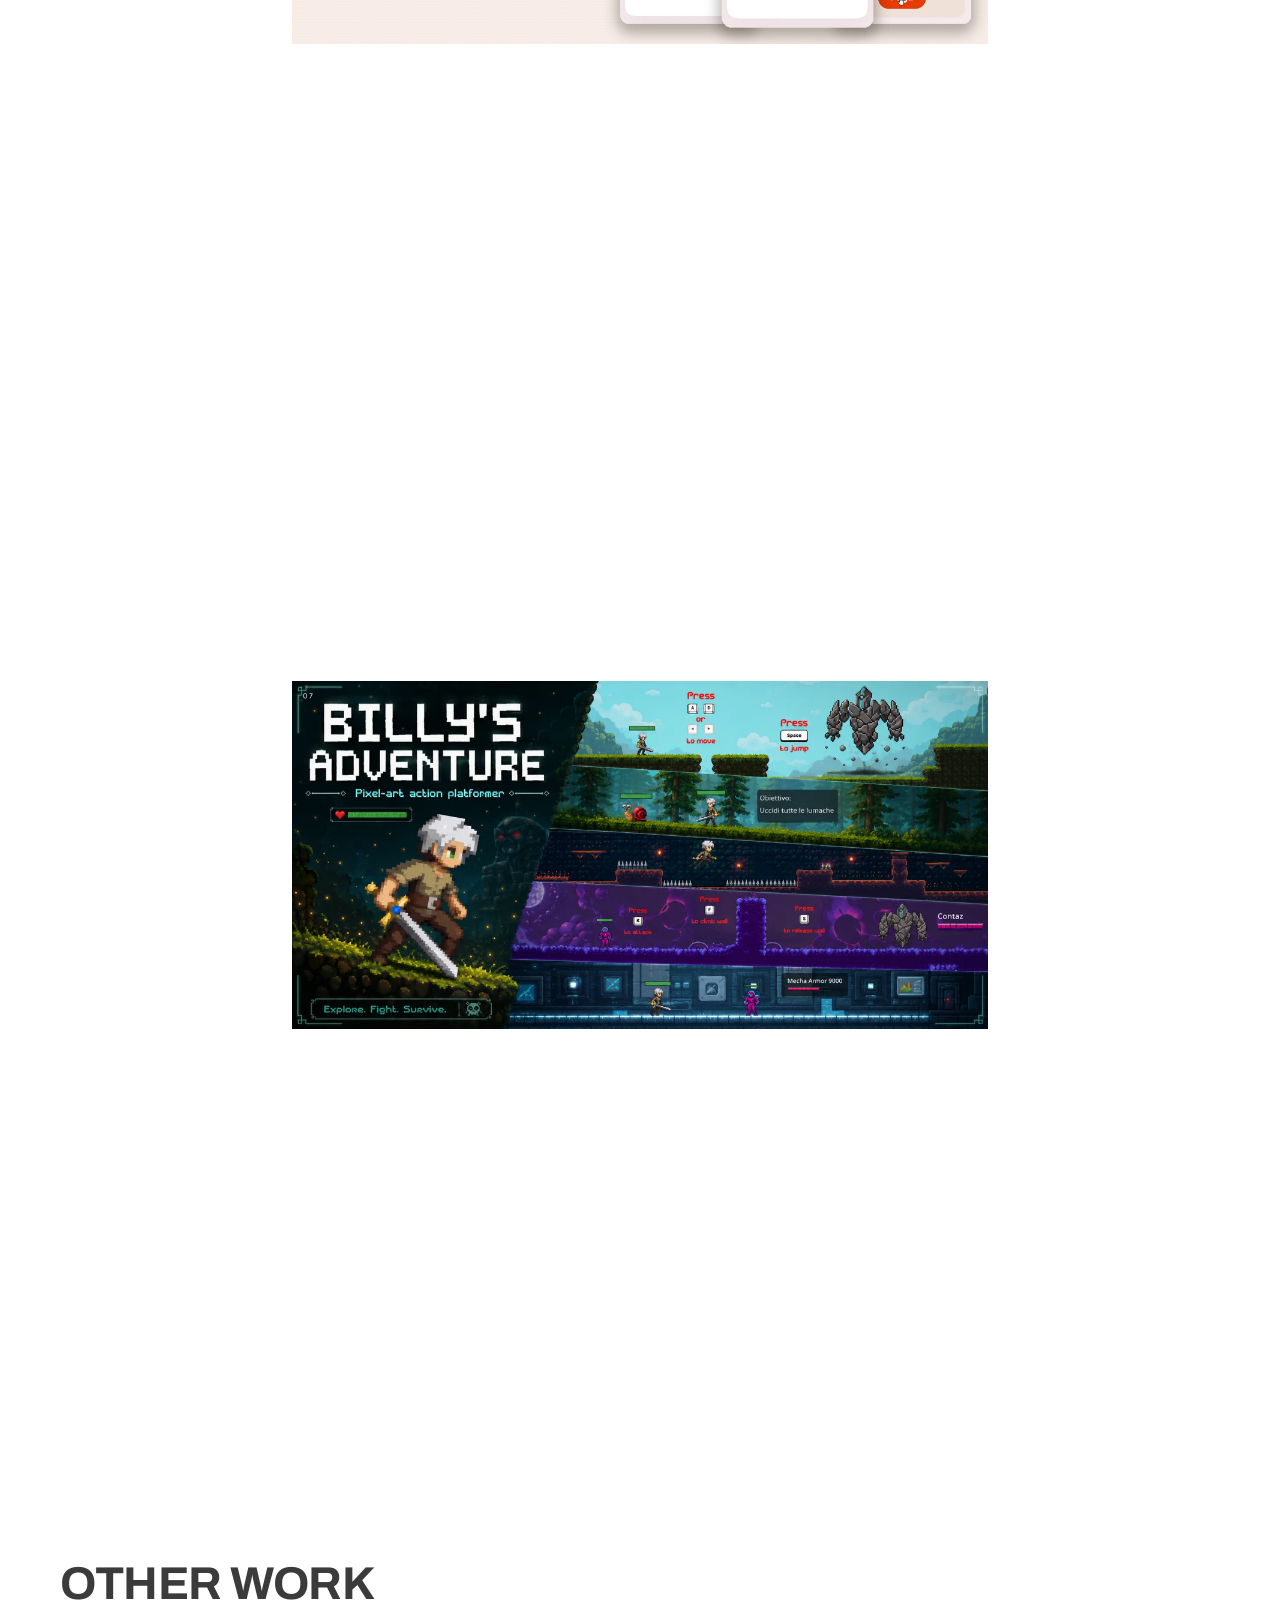
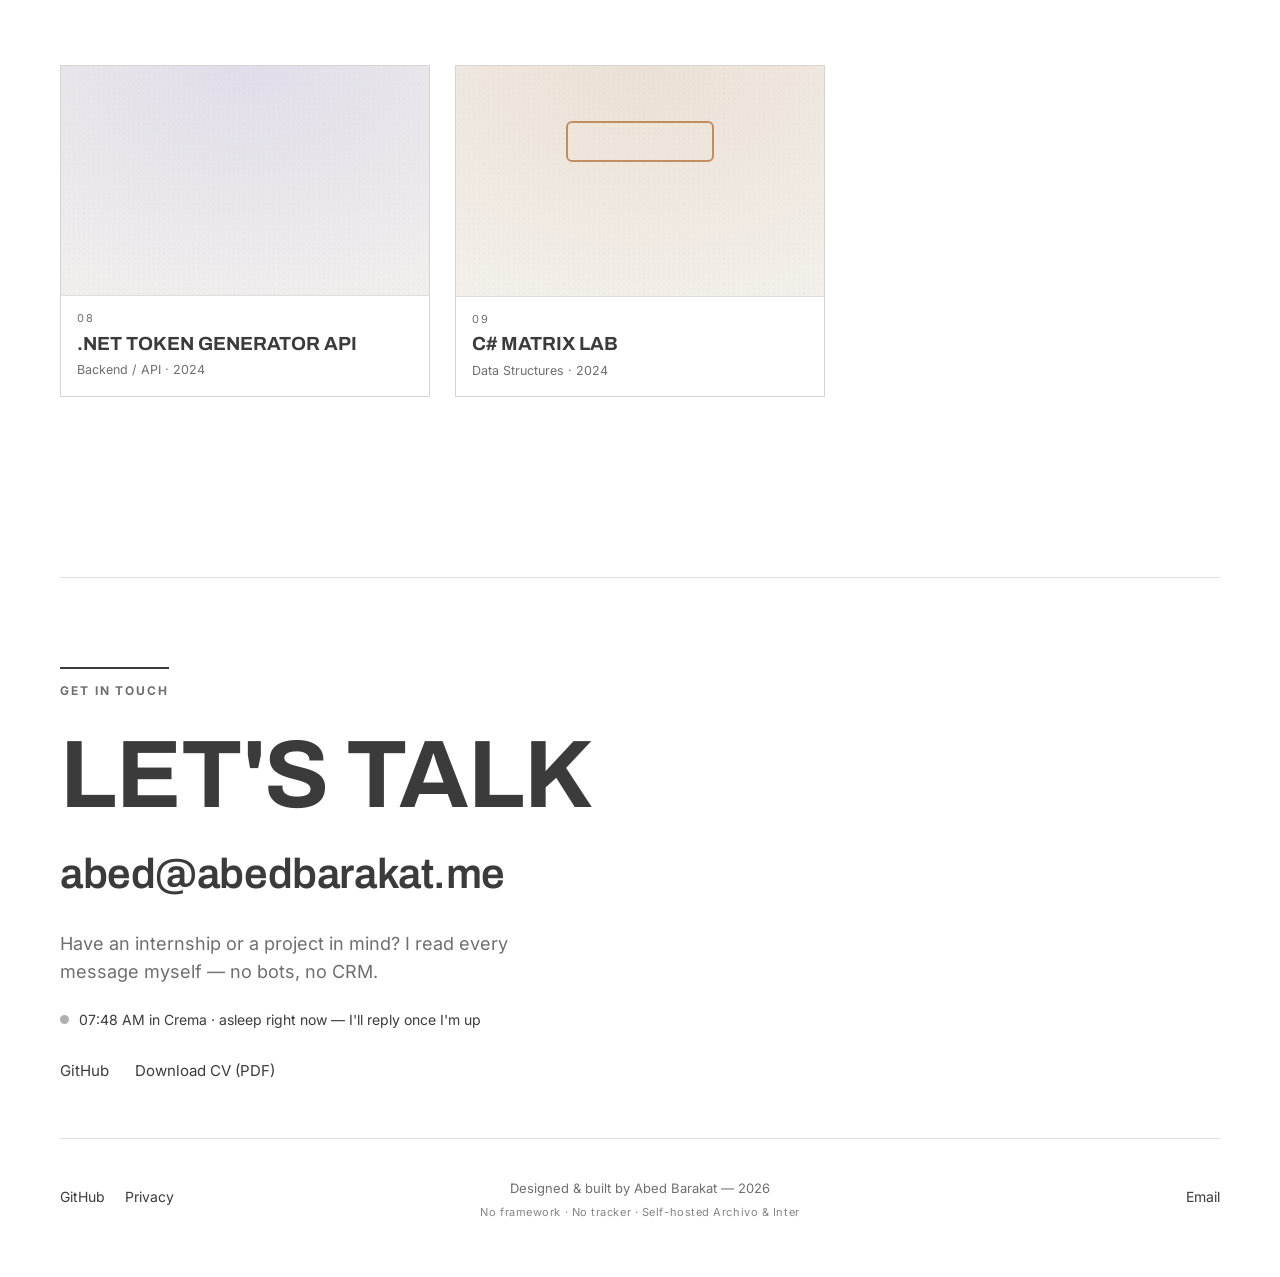
==== commit 9a553ec2: "Self-host fonts (GDPR), contact section with live availability, IT/EN privacy page, email to abed@ab" ====
--- a/index.html
+++ b/index.html
@@ -16,9 +16,9 @@
 <meta property="og:image:height" content="630" />
 <meta name="twitter:card" content="summary_large_image" />
 <meta name="twitter:image" content="https://abedbarakat.me/media/og.jpg" />
-<link rel="preconnect" href="https://fonts.googleapis.com" />
-<link rel="preconnect" href="https://fonts.gstatic.com" crossorigin />
-<link href="https://fonts.googleapis.com/css2?family=Archivo:wght@500;600;700&family=Inter:wght@400;500;700&family=Noto+Kufi+Arabic:wght@400;500;700&display=swap" rel="stylesheet" />
+<link rel="preload" href="fonts/f03.woff2" as="font" type="font/woff2" crossorigin />
+<link rel="preload" href="fonts/f10.woff2" as="font" type="font/woff2" crossorigin />
+<link rel="stylesheet" href="fonts/fonts.css" />
 <style>
 :root{
   --bg:#ffffff;
@@ -395,6 +395,23 @@
 .ow-num{font-family:var(--body);font-size:11px;letter-spacing:.14em;color:var(--muted)}
 .ow-t{font-family:var(--head);text-transform:uppercase;font-weight:700;font-size:clamp(15px,1.6vw,19px);color:var(--ink)}
 .ow-c{font-family:var(--body);font-size:12.5px;color:var(--muted)}
+/* CONTACT */
+.contact{border-top:1px solid var(--line);margin:clamp(30px,7vw,90px) var(--pad) 0;padding:clamp(46px,7vw,90px) 0 clamp(30px,5vw,54px)}
+.ct-inner{max-width:940px}
+.ct-kicker{display:inline-block;font-family:var(--body);font-size:12px;font-weight:600;letter-spacing:.16em;text-transform:uppercase;color:var(--muted);padding-top:13px;border-top:2px solid var(--ink)}
+.ct-head{font-family:var(--head);text-transform:uppercase;font-weight:700;font-size:clamp(40px,8.5vw,96px);line-height:1;letter-spacing:-.012em;color:var(--ink);margin:clamp(18px,2.6vw,26px) 0 clamp(20px,2.8vw,28px)}
+.ct-mail{display:inline-block;font-family:var(--head);font-weight:600;font-size:clamp(19px,4vw,42px);letter-spacing:-.01em;line-height:1.1;color:var(--ink);position:relative;padding-bottom:6px;word-break:break-word}
+.ct-mail::after{content:"";position:absolute;left:0;bottom:0;height:2px;width:100%;background:var(--ink);transform:scaleX(0);transform-origin:left;transition:transform .45s cubic-bezier(.7,0,.2,1)}
+.ct-mail:hover::after{transform:scaleX(1)}
+[dir="rtl"] .ct-mail::after{transform-origin:right}
+.ct-line{font-family:var(--body);font-size:clamp(15px,1.7vw,18px);line-height:1.55;color:var(--muted);max-width:48ch;margin-top:clamp(20px,2.6vw,26px)}
+.ct-avail{display:flex;align-items:center;gap:10px;margin-top:clamp(18px,2.4vw,24px);font-family:var(--body);font-size:14px;color:var(--ink)}
+.ct-dot{width:9px;height:9px;border-radius:50%;background:#2f9e63;flex:none;animation:pulse 2.6s ease-out infinite}
+.ct-dot.asleep{background:var(--muted);opacity:.55;animation:none}
+.ct-links{display:flex;flex-wrap:wrap;gap:26px;margin-top:clamp(24px,3vw,32px)}
+.footer .foot-links{justify-self:start;display:flex;gap:20px;flex-wrap:wrap;align-items:center}
+[dir="rtl"] .footer .foot-links{justify-self:end}
+@media(max-width:560px){.footer .foot-links{justify-self:center}}
 </style>
 <script>try{var _t=localStorage.getItem("theme");if(_t==="dark"||(!_t&&window.matchMedia&&matchMedia("(prefers-color-scheme: dark)").matches))document.documentElement.classList.add("dark");}catch(e){}</script>
 </head>
@@ -424,10 +441,21 @@
 
   <section class="work" id="work"></section>
 
+  <section class="contact" id="contact">
+    <div class="ct-inner">
+      <span class="ct-kicker" data-i18n="contact.kicker">Get in touch</span>
+      <h2 class="ct-head" data-i18n="contact.head">Let's talk</h2>
+      <a class="ct-mail" href="mailto:abed@abedbarakat.me">abed@abedbarakat.me</a>
+      <p class="ct-line" data-i18n="contact.line">Have an internship or a project in mind? I read every message myself.</p>
+      <div class="ct-avail"><span class="ct-dot" id="availDot"></span><span id="availTxt"></span></div>
+      <div class="ct-links"><a class="av-link" href="https://github.com/PerfectPoH" target="_blank" rel="noopener">GitHub</a><a class="av-link" id="ctCv" data-i18n="about.cv" href="cv-en.pdf" download>Download CV (PDF)</a></div>
+    </div>
+  </section>
+
   <footer class="footer">
-    <a class="av-link" href="https://github.com/PerfectPoH" target="_blank" rel="noopener">GitHub</a>
-    <div class="credit-wrap"><span class="credit" data-i18n="footer.credit">Designed & built by Abed Barakat — 2026</span><span class="clock" id="clock"></span><span class="colophon">No framework · No tracker · Type: Archivo &amp; Inter</span></div>
-    <a class="av-link" href="mailto:barakatabed687@gmail.com">Email</a>
+    <div class="foot-links"><a class="av-link" href="https://github.com/PerfectPoH" target="_blank" rel="noopener">GitHub</a><a class="av-link" href="privacy.html" data-i18n="footer.privacy">Privacy</a></div>
+    <div class="credit-wrap"><span class="credit" data-i18n="footer.credit">Designed & built by Abed Barakat — 2026</span><span class="colophon">No framework · No tracker · Self-hosted Archivo &amp; Inter</span></div>
+    <a class="av-link" href="mailto:abed@abedbarakat.me">Email</a>
   </footer>
 </main>
 
@@ -468,7 +496,8 @@
   langs:"Arabic (native) · English (B2) · Italian · German · learning Mandarin"},
  ui:{back:"All work",viewGithub:"View on GitHub",liveDemo:"Live demo",privateRepo:"Private — available on request",
   role:"Role",year:"Year",context:"Context",stack:"Stack",highlights:"Highlights",nextProject:"Next project",otherWork:"Other work"},
- footer:{credit:"Designed & built by Abed Barakat — 2026"},
+ footer:{credit:"Designed & built by Abed Barakat — 2026",privacy:"Privacy"},
+ contact:{kicker:"Get in touch",head:"Let's talk",line:"Have an internship or a project in mind? I read every message myself — no bots, no CRM.",inCrema:"in Crema",availAwake:"awake now — usually a quick reply",availAsleep:"asleep right now — I'll reply once I'm up"},
  p:{
   "adaptive-equity-trading-lab":{cat:"Quantitative Research",role:"Research & infrastructure",context:"Personal research",
    desc:["A governed quant-research lab that turns each strategy idea into an auditable experiment — data gates, out-of-sample validation, transaction-cost realism, robustness checks and decision ledgers.","Its most important result isn't a profitable strategy: it's a system that repeatedly refuses to promote weak evidence."],
@@ -512,7 +541,8 @@
   langs:"Arabo (madrelingua) · Inglese (B2) · Italiano · Tedesco · sto imparando il mandarino"},
  ui:{back:"Tutti i lavori",viewGithub:"Vedi su GitHub",liveDemo:"Demo live",privateRepo:"Privato — disponibile su richiesta",
   role:"Ruolo",year:"Anno",context:"Contesto",stack:"Tecnologie",highlights:"In evidenza",nextProject:"Progetto successivo",otherWork:"Altri lavori"},
- footer:{credit:"Progettato e sviluppato da Abed Barakat — 2026"},
+ footer:{credit:"Progettato e sviluppato da Abed Barakat — 2026",privacy:"Privacy"},
+ contact:{kicker:"Contatti",head:"Parliamone",line:"Hai uno stage o un progetto in mente? Leggo ogni messaggio di persona — niente bot, niente CRM.",inCrema:"a Crema",availAwake:"sveglio adesso — di solito rispondo in fretta",availAsleep:"ora sto dormendo — rispondo appena mi sveglio"},
  p:{
   "adaptive-equity-trading-lab":{cat:"Ricerca quantitativa",role:"Ricerca e infrastruttura",context:"Ricerca personale",
    desc:["Un laboratorio di ricerca quantitativa governato che trasforma ogni idea di strategia in un esperimento verificabile — controlli sui dati, validazione out-of-sample, realismo dei costi di transazione, test di robustezza e registri delle decisioni.","Il risultato più importante non è una strategia redditizia: è un sistema che si rifiuta ripetutamente di promuovere prove deboli."],
@@ -553,7 +583,8 @@
   langs:"Arabisch (Muttersprache) · Englisch (B2) · Italienisch · Deutsch · lernt Mandarin"},
  ui:{back:"Alle Arbeiten",viewGithub:"Auf GitHub ansehen",liveDemo:"Live-Demo",privateRepo:"Privat — auf Anfrage verfügbar",
   role:"Rolle",year:"Jahr",context:"Kontext",stack:"Stack",highlights:"Highlights",nextProject:"Nächstes Projekt",otherWork:"Weitere Arbeiten"},
- footer:{credit:"Gestaltet & entwickelt von Abed Barakat — 2026"},
+ footer:{credit:"Gestaltet & entwickelt von Abed Barakat — 2026",privacy:"Datenschutz"},
+ contact:{kicker:"Kontakt",head:"Reden wir",line:"Ein Praktikum oder Projekt im Kopf? Ich lese jede Nachricht selbst — keine Bots, kein CRM.",inCrema:"in Crema",availAwake:"gerade wach — meist schnelle Antwort",availAsleep:"schläft gerade — Antwort, sobald ich wach bin"},
  p:{
   "adaptive-equity-trading-lab":{cat:"Quantitative Forschung",role:"Forschung & Infrastruktur",context:"Eigene Forschung",
    desc:["Ein kontrolliertes Quant-Forschungslabor, das jede Strategie-Idee in ein überprüfbares Experiment verwandelt — Daten-Gates, Out-of-Sample-Validierung, realistische Transaktionskosten, Robustheitsprüfungen und Entscheidungsprotokolle.","Das wichtigste Ergebnis ist keine profitable Strategie, sondern ein System, das schwache Evidenz immer wieder zurückweist."],
@@ -594,7 +625,8 @@
   langs:"العربية (لغة أم) · الإنجليزية (B2) · الإيطالية · الألمانية · أتعلّم الماندرين"},
  ui:{back:"كل الأعمال",viewGithub:"عرض على GitHub",liveDemo:"عرض حي",privateRepo:"خاص — متاح عند الطلب",
   role:"الدور",year:"السنة",context:"السياق",stack:"التقنيات",highlights:"أبرز النقاط",nextProject:"المشروع التالي",otherWork:"أعمال أخرى"},
- footer:{credit:"تصميم وتطوير عبد الرحمن بركات — 2026"},
+ footer:{credit:"تصميم وتطوير عبد الرحمن بركات — 2026",privacy:"الخصوصية"},
+ contact:{kicker:"تواصل معي",head:"لنتحدّث",line:"لديك تدريب أو مشروع في بالك؟ أقرأ كل رسالة بنفسي — بلا روبوتات ولا CRM.",inCrema:"في كريما",availAwake:"مستيقظ الآن — ردّي عادةً سريع",availAsleep:"نائم الآن — سأردّ حالما أستيقظ"},
  p:{
   "adaptive-equity-trading-lab":{cat:"أبحاث كمّية",role:"بحث وبنية تحتية",context:"بحث شخصي",
    desc:["مختبر أبحاث كمّية محكوم يحوّل كل فكرة استراتيجية إلى تجربة قابلة للتدقيق — بوابات بيانات، وتحقّق خارج العيّنة، وواقعية تكاليف التداول، واختبارات متانة، وسجلّات قرار.","أهمّ نتيجة ليست استراتيجية مربحة، بل نظام يرفض مرارًا الترويج للأدلة الضعيفة."],
@@ -635,7 +667,8 @@
   langs:"Arabisch (Muetersproch) · Änglisch (B2) · Italienisch · Dütsch · lernt grad Mandarin"},
  ui:{back:"Alli Projäkt",viewGithub:"Uf GitHub aaluege",liveDemo:"Live-Demo",privateRepo:"Privat — uf Aafrog verfüegbar",
   role:"Rolle",year:"Jahr",context:"Kontext",stack:"Stack",highlights:"Highlights",nextProject:"Nächschts Projäkt",otherWork:"Anderi Arbeite"},
- footer:{credit:"Gstaltet & buut vom Abed Barakat — 2026"},
+ footer:{credit:"Gstaltet & buut vom Abed Barakat — 2026",privacy:"Dateschutz"},
+ contact:{kicker:"Kontakt",head:"Rede mer",line:"Es Praktikum oder es Projäkt im Chopf? Ich lise jedi Nochricht sälber — kei Bots, kes CRM.",inCrema:"z Crema",availAwake:"grad wach — antwortet meist schnäll",availAsleep:"schlaft grad — Antwort, sobald ich wach bi"},
  p:{
   "adaptive-equity-trading-lab":{cat:"Quantitativi Forschig",role:"Forschig & Infrastruktur",context:"Eiges Projäkt",
    desc:["Es kontrollierts Quant-Forschigs-Labor wo jedi Strategie-Idee i nes überprüefbars Experimänt verwandlet — Date-Gates, Out-of-Sample-Validierig, realistischi Transaktionschöste, Robustheits-Checks und Entscheidigs-Protokoll.","S wichtigschte Resultat isch kei profitabli Strategie, sondern es Systeem wo schwachi Evidänz immer wieder zruggwiist."],
@@ -757,7 +790,7 @@
   +'<div class="av-meta">'
   +'<div class="blk av-rev" style="--d:.5s"><div class="lbl">'+A.focusLabel+'</div><ul>'+(A.focus||[]).map(f=>'<li>'+f+'</li>').join("")+'</ul></div>'
   +'<div class="blk av-rev" style="--d:.58s"><div class="lbl">'+A.langLabel+'</div><div class="langline">'+A.langs+'</div></div>'
-  +'<div class="blk av-rev" style="--d:.66s"><div class="lbl">'+A.contactLabel+'</div><div class="av-links"><a class="av-link" href="https://github.com/PerfectPoH" target="_blank" rel="noopener">GitHub</a><a class="av-link" href="mailto:barakatabed687@gmail.com">Email</a><a class="av-link" href="'+(lang==="it"?"cv-it.pdf":"cv-en.pdf")+'" download>'+(A.cv||"CV (PDF)")+'</a></div></div>'
+  +'<div class="blk av-rev" style="--d:.66s"><div class="lbl">'+A.contactLabel+'</div><div class="av-links"><a class="av-link" href="https://github.com/PerfectPoH" target="_blank" rel="noopener">GitHub</a><a class="av-link" href="mailto:abed@abedbarakat.me">Email</a><a class="av-link" href="'+(lang==="it"?"cv-it.pdf":"cv-en.pdf")+'" download>'+(A.cv||"CV (PDF)")+'</a></div></div>'
   +'</div>'
   +'<svg class="sig av-rev" style="--d:.7s" viewBox="0 0 240 90" aria-hidden="true"><path d="M22,64 C14,44 30,18 40,24 C50,30 36,58 28,66 C40,56 48,50 56,52 M64,22 C60,40 58,54 58,62 C64,50 76,46 77,54 C78,62 66,68 61,62 M88,56 C98,54 102,46 95,45 C88,44 84,54 90,60 C96,64 104,60 108,56 M136,20 C130,40 127,54 127,62 C132,50 142,44 145,52 C147,59 138,66 131,60"/><path d="M16,78 C70,86 150,82 224,64"/></svg>'
   +'</div></div>';
@@ -768,6 +801,7 @@
  document.title="Abed Barakat — "+sub;
  document.documentElement.lang=(lang==="ch")?"gsw":lang;
  document.documentElement.dir=(lang==="ar")?"rtl":"ltr";
+ const cv=document.getElementById("ctCv");if(cv)cv.setAttribute("href",(lang==="it")?"cv-it.pdf":"cv-en.pdf");
 }
 /* ============ DETAIL ============ */
 let _curProj=null,_vplayNext=false;
@@ -879,12 +913,17 @@
  b.onclick=()=>{const d=document.documentElement.classList.toggle("dark");try{localStorage.setItem("theme",d?"dark":"light")}catch(e){}};
 }
 function tickClock(){
- const el=document.getElementById("clock");if(!el)return;
+ const txt=document.getElementById("availTxt"),dot=document.getElementById("availDot");
+ if(!txt&&!dot)return;
  const loc=(lang==="ch")?"de-CH":lang;
- let s="";
- try{s=new Intl.DateTimeFormat(loc,{hour:"2-digit",minute:"2-digit",timeZone:"Europe/Rome",timeZoneName:"short"}).format(new Date())}
- catch(e){s=new Date().toLocaleTimeString()}
- el.textContent="Crema, IT · "+s;
+ let s="",h=13;
+ try{
+  s=new Intl.DateTimeFormat(loc,{hour:"2-digit",minute:"2-digit",timeZone:"Europe/Rome"}).format(new Date());
+  h=parseInt(new Intl.DateTimeFormat("en-GB",{hour:"2-digit",hour12:false,timeZone:"Europe/Rome"}).format(new Date()),10);
+ }catch(e){const d=new Date();s=d.toLocaleTimeString();h=d.getHours();}
+ const awake=(h>=8&&h<24);
+ if(dot)dot.classList.toggle("asleep",!awake);
+ if(txt)txt.textContent=s+" "+tr("contact.inCrema")+" · "+tr(awake?"contact.availAwake":"contact.availAsleep");
 }
 function bindHeroCycle(){
  const h=document.querySelector(".hero h1");if(!h||REDUCE)return;
@@ -954,7 +993,7 @@
 }
 try{
  console.log("%cAB%c Abed Barakat — portfolio","background:#15140f;color:#fff;font:700 13px/1.9 sans-serif;padding:2px 9px;border-radius:5px","font:12px sans-serif;padding-left:8px;color:inherit");
- console.log("Curious about the code? → https://github.com/PerfectPoH\nHiring? → barakatabed687@gmail.com");
+ console.log("Curious about the code? → https://github.com/PerfectPoH\nHiring? → abed@abedbarakat.me");
 }catch(e){}
 /* ============ LANG / NAV / INIT ============ */
 function setLang(l){
--- a/fonts/fonts.css
+++ b/fonts/fonts.css
@@ -0,0 +1,414 @@
+/* vietnamese */
+@font-face {
+  font-family: 'Archivo';
+  font-style: normal;
+  font-weight: 500;
+  font-stretch: 100%;
+  font-display: swap;
+  src: url(f01.woff2) format('woff2');
+  unicode-range: U+0102-0103, U+0110-0111, U+0128-0129, U+0168-0169, U+01A0-01A1, U+01AF-01B0, U+0300-0301, U+0303-0304, U+0308-0309, U+0323, U+0329, U+1EA0-1EF9, U+20AB;
+}
+/* latin-ext */
+@font-face {
+  font-family: 'Archivo';
+  font-style: normal;
+  font-weight: 500;
+  font-stretch: 100%;
+  font-display: swap;
+  src: url(f02.woff2) format('woff2');
+  unicode-range: U+0100-02BA, U+02BD-02C5, U+02C7-02CC, U+02CE-02D7, U+02DD-02FF, U+0304, U+0308, U+0329, U+1D00-1DBF, U+1E00-1E9F, U+1EF2-1EFF, U+2020, U+20A0-20AB, U+20AD-20C0, U+2113, U+2C60-2C7F, U+A720-A7FF;
+}
+/* latin */
+@font-face {
+  font-family: 'Archivo';
+  font-style: normal;
+  font-weight: 500;
+  font-stretch: 100%;
+  font-display: swap;
+  src: url(f03.woff2) format('woff2');
+  unicode-range: U+0000-00FF, U+0131, U+0152-0153, U+02BB-02BC, U+02C6, U+02DA, U+02DC, U+0304, U+0308, U+0329, U+2000-206F, U+20AC, U+2122, U+2191, U+2193, U+2212, U+2215, U+FEFF, U+FFFD;
+}
+/* vietnamese */
+@font-face {
+  font-family: 'Archivo';
+  font-style: normal;
+  font-weight: 600;
+  font-stretch: 100%;
+  font-display: swap;
+  src: url(f01.woff2) format('woff2');
+  unicode-range: U+0102-0103, U+0110-0111, U+0128-0129, U+0168-0169, U+01A0-01A1, U+01AF-01B0, U+0300-0301, U+0303-0304, U+0308-0309, U+0323, U+0329, U+1EA0-1EF9, U+20AB;
+}
+/* latin-ext */
+@font-face {
+  font-family: 'Archivo';
+  font-style: normal;
+  font-weight: 600;
+  font-stretch: 100%;
+  font-display: swap;
+  src: url(f02.woff2) format('woff2');
+  unicode-range: U+0100-02BA, U+02BD-02C5, U+02C7-02CC, U+02CE-02D7, U+02DD-02FF, U+0304, U+0308, U+0329, U+1D00-1DBF, U+1E00-1E9F, U+1EF2-1EFF, U+2020, U+20A0-20AB, U+20AD-20C0, U+2113, U+2C60-2C7F, U+A720-A7FF;
+}
+/* latin */
+@font-face {
+  font-family: 'Archivo';
+  font-style: normal;
+  font-weight: 600;
+  font-stretch: 100%;
+  font-display: swap;
+  src: url(f03.woff2) format('woff2');
+  unicode-range: U+0000-00FF, U+0131, U+0152-0153, U+02BB-02BC, U+02C6, U+02DA, U+02DC, U+0304, U+0308, U+0329, U+2000-206F, U+20AC, U+2122, U+2191, U+2193, U+2212, U+2215, U+FEFF, U+FFFD;
+}
+/* vietnamese */
+@font-face {
+  font-family: 'Archivo';
+  font-style: normal;
+  font-weight: 700;
+  font-stretch: 100%;
+  font-display: swap;
+  src: url(f01.woff2) format('woff2');
+  unicode-range: U+0102-0103, U+0110-0111, U+0128-0129, U+0168-0169, U+01A0-01A1, U+01AF-01B0, U+0300-0301, U+0303-0304, U+0308-0309, U+0323, U+0329, U+1EA0-1EF9, U+20AB;
+}
+/* latin-ext */
+@font-face {
+  font-family: 'Archivo';
+  font-style: normal;
+  font-weight: 700;
+  font-stretch: 100%;
+  font-display: swap;
+  src: url(f02.woff2) format('woff2');
+  unicode-range: U+0100-02BA, U+02BD-02C5, U+02C7-02CC, U+02CE-02D7, U+02DD-02FF, U+0304, U+0308, U+0329, U+1D00-1DBF, U+1E00-1E9F, U+1EF2-1EFF, U+2020, U+20A0-20AB, U+20AD-20C0, U+2113, U+2C60-2C7F, U+A720-A7FF;
+}
+/* latin */
+@font-face {
+  font-family: 'Archivo';
+  font-style: normal;
+  font-weight: 700;
+  font-stretch: 100%;
+  font-display: swap;
+  src: url(f03.woff2) format('woff2');
+  unicode-range: U+0000-00FF, U+0131, U+0152-0153, U+02BB-02BC, U+02C6, U+02DA, U+02DC, U+0304, U+0308, U+0329, U+2000-206F, U+20AC, U+2122, U+2191, U+2193, U+2212, U+2215, U+FEFF, U+FFFD;
+}
+/* cyrillic-ext */
+@font-face {
+  font-family: 'Inter';
+  font-style: normal;
+  font-weight: 400;
+  font-display: swap;
+  src: url(f04.woff2) format('woff2');
+  unicode-range: U+0460-052F, U+1C80-1C8A, U+20B4, U+2DE0-2DFF, U+A640-A69F, U+FE2E-FE2F;
+}
+/* cyrillic */
+@font-face {
+  font-family: 'Inter';
+  font-style: normal;
+  font-weight: 400;
+  font-display: swap;
+  src: url(f05.woff2) format('woff2');
+  unicode-range: U+0301, U+0400-045F, U+0490-0491, U+04B0-04B1, U+2116;
+}
+/* greek-ext */
+@font-face {
+  font-family: 'Inter';
+  font-style: normal;
+  font-weight: 400;
+  font-display: swap;
+  src: url(f06.woff2) format('woff2');
+  unicode-range: U+1F00-1FFF;
+}
+/* greek */
+@font-face {
+  font-family: 'Inter';
+  font-style: normal;
+  font-weight: 400;
+  font-display: swap;
+  src: url(f07.woff2) format('woff2');
+  unicode-range: U+0370-0377, U+037A-037F, U+0384-038A, U+038C, U+038E-03A1, U+03A3-03FF;
+}
+/* vietnamese */
+@font-face {
+  font-family: 'Inter';
+  font-style: normal;
+  font-weight: 400;
+  font-display: swap;
+  src: url(f08.woff2) format('woff2');
+  unicode-range: U+0102-0103, U+0110-0111, U+0128-0129, U+0168-0169, U+01A0-01A1, U+01AF-01B0, U+0300-0301, U+0303-0304, U+0308-0309, U+0323, U+0329, U+1EA0-1EF9, U+20AB;
+}
+/* latin-ext */
+@font-face {
+  font-family: 'Inter';
+  font-style: normal;
+  font-weight: 400;
+  font-display: swap;
+  src: url(f09.woff2) format('woff2');
+  unicode-range: U+0100-02BA, U+02BD-02C5, U+02C7-02CC, U+02CE-02D7, U+02DD-02FF, U+0304, U+0308, U+0329, U+1D00-1DBF, U+1E00-1E9F, U+1EF2-1EFF, U+2020, U+20A0-20AB, U+20AD-20C0, U+2113, U+2C60-2C7F, U+A720-A7FF;
+}
+/* latin */
+@font-face {
+  font-family: 'Inter';
+  font-style: normal;
+  font-weight: 400;
+  font-display: swap;
+  src: url(f10.woff2) format('woff2');
+  unicode-range: U+0000-00FF, U+0131, U+0152-0153, U+02BB-02BC, U+02C6, U+02DA, U+02DC, U+0304, U+0308, U+0329, U+2000-206F, U+20AC, U+2122, U+2191, U+2193, U+2212, U+2215, U+FEFF, U+FFFD;
+}
+/* cyrillic-ext */
+@font-face {
+  font-family: 'Inter';
+  font-style: normal;
+  font-weight: 500;
+  font-display: swap;
+  src: url(f04.woff2) format('woff2');
+  unicode-range: U+0460-052F, U+1C80-1C8A, U+20B4, U+2DE0-2DFF, U+A640-A69F, U+FE2E-FE2F;
+}
+/* cyrillic */
+@font-face {
+  font-family: 'Inter';
+  font-style: normal;
+  font-weight: 500;
+  font-display: swap;
+  src: url(f05.woff2) format('woff2');
+  unicode-range: U+0301, U+0400-045F, U+0490-0491, U+04B0-04B1, U+2116;
+}
+/* greek-ext */
+@font-face {
+  font-family: 'Inter';
+  font-style: normal;
+  font-weight: 500;
+  font-display: swap;
+  src: url(f06.woff2) format('woff2');
+  unicode-range: U+1F00-1FFF;
+}
+/* greek */
+@font-face {
+  font-family: 'Inter';
+  font-style: normal;
+  font-weight: 500;
+  font-display: swap;
+  src: url(f07.woff2) format('woff2');
+  unicode-range: U+0370-0377, U+037A-037F, U+0384-038A, U+038C, U+038E-03A1, U+03A3-03FF;
+}
+/* vietnamese */
+@font-face {
+  font-family: 'Inter';
+  font-style: normal;
+  font-weight: 500;
+  font-display: swap;
+  src: url(f08.woff2) format('woff2');
+  unicode-range: U+0102-0103, U+0110-0111, U+0128-0129, U+0168-0169, U+01A0-01A1, U+01AF-01B0, U+0300-0301, U+0303-0304, U+0308-0309, U+0323, U+0329, U+1EA0-1EF9, U+20AB;
+}
+/* latin-ext */
+@font-face {
+  font-family: 'Inter';
+  font-style: normal;
+  font-weight: 500;
+  font-display: swap;
+  src: url(f09.woff2) format('woff2');
+  unicode-range: U+0100-02BA, U+02BD-02C5, U+02C7-02CC, U+02CE-02D7, U+02DD-02FF, U+0304, U+0308, U+0329, U+1D00-1DBF, U+1E00-1E9F, U+1EF2-1EFF, U+2020, U+20A0-20AB, U+20AD-20C0, U+2113, U+2C60-2C7F, U+A720-A7FF;
+}
+/* latin */
+@font-face {
+  font-family: 'Inter';
+  font-style: normal;
+  font-weight: 500;
+  font-display: swap;
+  src: url(f10.woff2) format('woff2');
+  unicode-range: U+0000-00FF, U+0131, U+0152-0153, U+02BB-02BC, U+02C6, U+02DA, U+02DC, U+0304, U+0308, U+0329, U+2000-206F, U+20AC, U+2122, U+2191, U+2193, U+2212, U+2215, U+FEFF, U+FFFD;
+}
+/* cyrillic-ext */
+@font-face {
+  font-family: 'Inter';
+  font-style: normal;
+  font-weight: 700;
+  font-display: swap;
+  src: url(f04.woff2) format('woff2');
+  unicode-range: U+0460-052F, U+1C80-1C8A, U+20B4, U+2DE0-2DFF, U+A640-A69F, U+FE2E-FE2F;
+}
+/* cyrillic */
+@font-face {
+  font-family: 'Inter';
+  font-style: normal;
+  font-weight: 700;
+  font-display: swap;
+  src: url(f05.woff2) format('woff2');
+  unicode-range: U+0301, U+0400-045F, U+0490-0491, U+04B0-04B1, U+2116;
+}
+/* greek-ext */
+@font-face {
+  font-family: 'Inter';
+  font-style: normal;
+  font-weight: 700;
+  font-display: swap;
+  src: url(f06.woff2) format('woff2');
+  unicode-range: U+1F00-1FFF;
+}
+/* greek */
+@font-face {
+  font-family: 'Inter';
+  font-style: normal;
+  font-weight: 700;
+  font-display: swap;
+  src: url(f07.woff2) format('woff2');
+  unicode-range: U+0370-0377, U+037A-037F, U+0384-038A, U+038C, U+038E-03A1, U+03A3-03FF;
+}
+/* vietnamese */
+@font-face {
+  font-family: 'Inter';
+  font-style: normal;
+  font-weight: 700;
+  font-display: swap;
+  src: url(f08.woff2) format('woff2');
+  unicode-range: U+0102-0103, U+0110-0111, U+0128-0129, U+0168-0169, U+01A0-01A1, U+01AF-01B0, U+0300-0301, U+0303-0304, U+0308-0309, U+0323, U+0329, U+1EA0-1EF9, U+20AB;
+}
+/* latin-ext */
+@font-face {
+  font-family: 'Inter';
+  font-style: normal;
+  font-weight: 700;
+  font-display: swap;
+  src: url(f09.woff2) format('woff2');
+  unicode-range: U+0100-02BA, U+02BD-02C5, U+02C7-02CC, U+02CE-02D7, U+02DD-02FF, U+0304, U+0308, U+0329, U+1D00-1DBF, U+1E00-1E9F, U+1EF2-1EFF, U+2020, U+20A0-20AB, U+20AD-20C0, U+2113, U+2C60-2C7F, U+A720-A7FF;
+}
+/* latin */
+@font-face {
+  font-family: 'Inter';
+  font-style: normal;
+  font-weight: 700;
+  font-display: swap;
+  src: url(f10.woff2) format('woff2');
+  unicode-range: U+0000-00FF, U+0131, U+0152-0153, U+02BB-02BC, U+02C6, U+02DA, U+02DC, U+0304, U+0308, U+0329, U+2000-206F, U+20AC, U+2122, U+2191, U+2193, U+2212, U+2215, U+FEFF, U+FFFD;
+}
+/* arabic */
+@font-face {
+  font-family: 'Noto Kufi Arabic';
+  font-style: normal;
+  font-weight: 400;
+  font-display: swap;
+  src: url(f11.woff2) format('woff2');
+  unicode-range: U+0600-06FF, U+0750-077F, U+0870-088E, U+0890-0891, U+0897-08E1, U+08E3-08FF, U+200C-200E, U+2010-2011, U+204F, U+2E41, U+FB50-FDFF, U+FE70-FE74, U+FE76-FEFC, U+102E0-102FB, U+10E60-10E7E, U+10EC2-10EC4, U+10EFC-10EFF, U+1EE00-1EE03, U+1EE05-1EE1F, U+1EE21-1EE22, U+1EE24, U+1EE27, U+1EE29-1EE32, U+1EE34-1EE37, U+1EE39, U+1EE3B, U+1EE42, U+1EE47, U+1EE49, U+1EE4B, U+1EE4D-1EE4F, U+1EE51-1EE52, U+1EE54, U+1EE57, U+1EE59, U+1EE5B, U+1EE5D, U+1EE5F, U+1EE61-1EE62, U+1EE64, U+1EE67-1EE6A, U+1EE6C-1EE72, U+1EE74-1EE77, U+1EE79-1EE7C, U+1EE7E, U+1EE80-1EE89, U+1EE8B-1EE9B, U+1EEA1-1EEA3, U+1EEA5-1EEA9, U+1EEAB-1EEBB, U+1EEF0-1EEF1;
+}
+/* math */
+@font-face {
+  font-family: 'Noto Kufi Arabic';
+  font-style: normal;
+  font-weight: 400;
+  font-display: swap;
+  src: url(f12.woff2) format('woff2');
+  unicode-range: U+0302-0303, U+0305, U+0307-0308, U+0310, U+0312, U+0315, U+031A, U+0326-0327, U+032C, U+032F-0330, U+0332-0333, U+0338, U+033A, U+0346, U+034D, U+0391-03A1, U+03A3-03A9, U+03B1-03C9, U+03D1, U+03D5-03D6, U+03F0-03F1, U+03F4-03F5, U+2016-2017, U+2034-2038, U+203C, U+2040, U+2043, U+2047, U+2050, U+2057, U+205F, U+2070-2071, U+2074-208E, U+2090-209C, U+20D0-20DC, U+20E1, U+20E5-20EF, U+2100-2112, U+2114-2115, U+2117-2121, U+2123-214F, U+2190, U+2192, U+2194-21AE, U+21B0-21E5, U+21F1-21F2, U+21F4-2211, U+2213-2214, U+2216-22FF, U+2308-230B, U+2310, U+2319, U+231C-2321, U+2336-237A, U+237C, U+2395, U+239B-23B7, U+23D0, U+23DC-23E1, U+2474-2475, U+25AF, U+25B3, U+25B7, U+25BD, U+25C1, U+25CA, U+25CC, U+25FB, U+266D-266F, U+27C0-27FF, U+2900-2AFF, U+2B0E-2B11, U+2B30-2B4C, U+2BFE, U+3030, U+FF5B, U+FF5D, U+1D400-1D7FF, U+1EE00-1EEFF;
+}
+/* symbols */
+@font-face {
+  font-family: 'Noto Kufi Arabic';
+  font-style: normal;
+  font-weight: 400;
+  font-display: swap;
+  src: url(f13.woff2) format('woff2');
+  unicode-range: U+0001-000C, U+000E-001F, U+007F-009F, U+20DD-20E0, U+20E2-20E4, U+2150-218F, U+2190, U+2192, U+2194-2199, U+21AF, U+21E6-21F0, U+21F3, U+2218-2219, U+2299, U+22C4-22C6, U+2300-243F, U+2440-244A, U+2460-24FF, U+25A0-27BF, U+2800-28FF, U+2921-2922, U+2981, U+29BF, U+29EB, U+2B00-2BFF, U+4DC0-4DFF, U+FFF9-FFFB, U+10140-1018E, U+10190-1019C, U+101A0, U+101D0-101FD, U+102E0-102FB, U+10E60-10E7E, U+1D2C0-1D2D3, U+1D2E0-1D37F, U+1F000-1F0FF, U+1F100-1F1AD, U+1F1E6-1F1FF, U+1F30D-1F30F, U+1F315, U+1F31C, U+1F31E, U+1F320-1F32C, U+1F336, U+1F378, U+1F37D, U+1F382, U+1F393-1F39F, U+1F3A7-1F3A8, U+1F3AC-1F3AF, U+1F3C2, U+1F3C4-1F3C6, U+1F3CA-1F3CE, U+1F3D4-1F3E0, U+1F3ED, U+1F3F1-1F3F3, U+1F3F5-1F3F7, U+1F408, U+1F415, U+1F41F, U+1F426, U+1F43F, U+1F441-1F442, U+1F444, U+1F446-1F449, U+1F44C-1F44E, U+1F453, U+1F46A, U+1F47D, U+1F4A3, U+1F4B0, U+1F4B3, U+1F4B9, U+1F4BB, U+1F4BF, U+1F4C8-1F4CB, U+1F4D6, U+1F4DA, U+1F4DF, U+1F4E3-1F4E6, U+1F4EA-1F4ED, U+1F4F7, U+1F4F9-1F4FB, U+1F4FD-1F4FE, U+1F503, U+1F507-1F50B, U+1F50D, U+1F512-1F513, U+1F53E-1F54A, U+1F54F-1F5FA, U+1F610, U+1F650-1F67F, U+1F687, U+1F68D, U+1F691, U+1F694, U+1F698, U+1F6AD, U+1F6B2, U+1F6B9-1F6BA, U+1F6BC, U+1F6C6-1F6CF, U+1F6D3-1F6D7, U+1F6E0-1F6EA, U+1F6F0-1F6F3, U+1F6F7-1F6FC, U+1F700-1F7FF, U+1F800-1F80B, U+1F810-1F847, U+1F850-1F859, U+1F860-1F887, U+1F890-1F8AD, U+1F8B0-1F8BB, U+1F8C0-1F8C1, U+1F900-1F90B, U+1F93B, U+1F946, U+1F984, U+1F996, U+1F9E9, U+1FA00-1FA6F, U+1FA70-1FA7C, U+1FA80-1FA89, U+1FA8F-1FAC6, U+1FACE-1FADC, U+1FADF-1FAE9, U+1FAF0-1FAF8, U+1FB00-1FBFF;
+}
+/* latin-ext */
+@font-face {
+  font-family: 'Noto Kufi Arabic';
+  font-style: normal;
+  font-weight: 400;
+  font-display: swap;
+  src: url(f14.woff2) format('woff2');
+  unicode-range: U+0100-02BA, U+02BD-02C5, U+02C7-02CC, U+02CE-02D7, U+02DD-02FF, U+0304, U+0308, U+0329, U+1D00-1DBF, U+1E00-1E9F, U+1EF2-1EFF, U+2020, U+20A0-20AB, U+20AD-20C0, U+2113, U+2C60-2C7F, U+A720-A7FF;
+}
+/* latin */
+@font-face {
+  font-family: 'Noto Kufi Arabic';
+  font-style: normal;
+  font-weight: 400;
+  font-display: swap;
+  src: url(f15.woff2) format('woff2');
+  unicode-range: U+0000-00FF, U+0131, U+0152-0153, U+02BB-02BC, U+02C6, U+02DA, U+02DC, U+0304, U+0308, U+0329, U+2000-206F, U+20AC, U+2122, U+2191, U+2193, U+2212, U+2215, U+FEFF, U+FFFD;
+}
+/* arabic */
+@font-face {
+  font-family: 'Noto Kufi Arabic';
+  font-style: normal;
+  font-weight: 500;
+  font-display: swap;
+  src: url(f11.woff2) format('woff2');
+  unicode-range: U+0600-06FF, U+0750-077F, U+0870-088E, U+0890-0891, U+0897-08E1, U+08E3-08FF, U+200C-200E, U+2010-2011, U+204F, U+2E41, U+FB50-FDFF, U+FE70-FE74, U+FE76-FEFC, U+102E0-102FB, U+10E60-10E7E, U+10EC2-10EC4, U+10EFC-10EFF, U+1EE00-1EE03, U+1EE05-1EE1F, U+1EE21-1EE22, U+1EE24, U+1EE27, U+1EE29-1EE32, U+1EE34-1EE37, U+1EE39, U+1EE3B, U+1EE42, U+1EE47, U+1EE49, U+1EE4B, U+1EE4D-1EE4F, U+1EE51-1EE52, U+1EE54, U+1EE57, U+1EE59, U+1EE5B, U+1EE5D, U+1EE5F, U+1EE61-1EE62, U+1EE64, U+1EE67-1EE6A, U+1EE6C-1EE72, U+1EE74-1EE77, U+1EE79-1EE7C, U+1EE7E, U+1EE80-1EE89, U+1EE8B-1EE9B, U+1EEA1-1EEA3, U+1EEA5-1EEA9, U+1EEAB-1EEBB, U+1EEF0-1EEF1;
+}
+/* math */
+@font-face {
+  font-family: 'Noto Kufi Arabic';
+  font-style: normal;
+  font-weight: 500;
+  font-display: swap;
+  src: url(f12.woff2) format('woff2');
+  unicode-range: U+0302-0303, U+0305, U+0307-0308, U+0310, U+0312, U+0315, U+031A, U+0326-0327, U+032C, U+032F-0330, U+0332-0333, U+0338, U+033A, U+0346, U+034D, U+0391-03A1, U+03A3-03A9, U+03B1-03C9, U+03D1, U+03D5-03D6, U+03F0-03F1, U+03F4-03F5, U+2016-2017, U+2034-2038, U+203C, U+2040, U+2043, U+2047, U+2050, U+2057, U+205F, U+2070-2071, U+2074-208E, U+2090-209C, U+20D0-20DC, U+20E1, U+20E5-20EF, U+2100-2112, U+2114-2115, U+2117-2121, U+2123-214F, U+2190, U+2192, U+2194-21AE, U+21B0-21E5, U+21F1-21F2, U+21F4-2211, U+2213-2214, U+2216-22FF, U+2308-230B, U+2310, U+2319, U+231C-2321, U+2336-237A, U+237C, U+2395, U+239B-23B7, U+23D0, U+23DC-23E1, U+2474-2475, U+25AF, U+25B3, U+25B7, U+25BD, U+25C1, U+25CA, U+25CC, U+25FB, U+266D-266F, U+27C0-27FF, U+2900-2AFF, U+2B0E-2B11, U+2B30-2B4C, U+2BFE, U+3030, U+FF5B, U+FF5D, U+1D400-1D7FF, U+1EE00-1EEFF;
+}
+/* symbols */
+@font-face {
+  font-family: 'Noto Kufi Arabic';
+  font-style: normal;
+  font-weight: 500;
+  font-display: swap;
+  src: url(f13.woff2) format('woff2');
+  unicode-range: U+0001-000C, U+000E-001F, U+007F-009F, U+20DD-20E0, U+20E2-20E4, U+2150-218F, U+2190, U+2192, U+2194-2199, U+21AF, U+21E6-21F0, U+21F3, U+2218-2219, U+2299, U+22C4-22C6, U+2300-243F, U+2440-244A, U+2460-24FF, U+25A0-27BF, U+2800-28FF, U+2921-2922, U+2981, U+29BF, U+29EB, U+2B00-2BFF, U+4DC0-4DFF, U+FFF9-FFFB, U+10140-1018E, U+10190-1019C, U+101A0, U+101D0-101FD, U+102E0-102FB, U+10E60-10E7E, U+1D2C0-1D2D3, U+1D2E0-1D37F, U+1F000-1F0FF, U+1F100-1F1AD, U+1F1E6-1F1FF, U+1F30D-1F30F, U+1F315, U+1F31C, U+1F31E, U+1F320-1F32C, U+1F336, U+1F378, U+1F37D, U+1F382, U+1F393-1F39F, U+1F3A7-1F3A8, U+1F3AC-1F3AF, U+1F3C2, U+1F3C4-1F3C6, U+1F3CA-1F3CE, U+1F3D4-1F3E0, U+1F3ED, U+1F3F1-1F3F3, U+1F3F5-1F3F7, U+1F408, U+1F415, U+1F41F, U+1F426, U+1F43F, U+1F441-1F442, U+1F444, U+1F446-1F449, U+1F44C-1F44E, U+1F453, U+1F46A, U+1F47D, U+1F4A3, U+1F4B0, U+1F4B3, U+1F4B9, U+1F4BB, U+1F4BF, U+1F4C8-1F4CB, U+1F4D6, U+1F4DA, U+1F4DF, U+1F4E3-1F4E6, U+1F4EA-1F4ED, U+1F4F7, U+1F4F9-1F4FB, U+1F4FD-1F4FE, U+1F503, U+1F507-1F50B, U+1F50D, U+1F512-1F513, U+1F53E-1F54A, U+1F54F-1F5FA, U+1F610, U+1F650-1F67F, U+1F687, U+1F68D, U+1F691, U+1F694, U+1F698, U+1F6AD, U+1F6B2, U+1F6B9-1F6BA, U+1F6BC, U+1F6C6-1F6CF, U+1F6D3-1F6D7, U+1F6E0-1F6EA, U+1F6F0-1F6F3, U+1F6F7-1F6FC, U+1F700-1F7FF, U+1F800-1F80B, U+1F810-1F847, U+1F850-1F859, U+1F860-1F887, U+1F890-1F8AD, U+1F8B0-1F8BB, U+1F8C0-1F8C1, U+1F900-1F90B, U+1F93B, U+1F946, U+1F984, U+1F996, U+1F9E9, U+1FA00-1FA6F, U+1FA70-1FA7C, U+1FA80-1FA89, U+1FA8F-1FAC6, U+1FACE-1FADC, U+1FADF-1FAE9, U+1FAF0-1FAF8, U+1FB00-1FBFF;
+}
+/* latin-ext */
+@font-face {
+  font-family: 'Noto Kufi Arabic';
+  font-style: normal;
+  font-weight: 500;
+  font-display: swap;
+  src: url(f14.woff2) format('woff2');
+  unicode-range: U+0100-02BA, U+02BD-02C5, U+02C7-02CC, U+02CE-02D7, U+02DD-02FF, U+0304, U+0308, U+0329, U+1D00-1DBF, U+1E00-1E9F, U+1EF2-1EFF, U+2020, U+20A0-20AB, U+20AD-20C0, U+2113, U+2C60-2C7F, U+A720-A7FF;
+}
+/* latin */
+@font-face {
+  font-family: 'Noto Kufi Arabic';
+  font-style: normal;
+  font-weight: 500;
+  font-display: swap;
+  src: url(f15.woff2) format('woff2');
+  unicode-range: U+0000-00FF, U+0131, U+0152-0153, U+02BB-02BC, U+02C6, U+02DA, U+02DC, U+0304, U+0308, U+0329, U+2000-206F, U+20AC, U+2122, U+2191, U+2193, U+2212, U+2215, U+FEFF, U+FFFD;
+}
+/* arabic */
+@font-face {
+  font-family: 'Noto Kufi Arabic';
+  font-style: normal;
+  font-weight: 700;
+  font-display: swap;
+  src: url(f11.woff2) format('woff2');
+  unicode-range: U+0600-06FF, U+0750-077F, U+0870-088E, U+0890-0891, U+0897-08E1, U+08E3-08FF, U+200C-200E, U+2010-2011, U+204F, U+2E41, U+FB50-FDFF, U+FE70-FE74, U+FE76-FEFC, U+102E0-102FB, U+10E60-10E7E, U+10EC2-10EC4, U+10EFC-10EFF, U+1EE00-1EE03, U+1EE05-1EE1F, U+1EE21-1EE22, U+1EE24, U+1EE27, U+1EE29-1EE32, U+1EE34-1EE37, U+1EE39, U+1EE3B, U+1EE42, U+1EE47, U+1EE49, U+1EE4B, U+1EE4D-1EE4F, U+1EE51-1EE52, U+1EE54, U+1EE57, U+1EE59, U+1EE5B, U+1EE5D, U+1EE5F, U+1EE61-1EE62, U+1EE64, U+1EE67-1EE6A, U+1EE6C-1EE72, U+1EE74-1EE77, U+1EE79-1EE7C, U+1EE7E, U+1EE80-1EE89, U+1EE8B-1EE9B, U+1EEA1-1EEA3, U+1EEA5-1EEA9, U+1EEAB-1EEBB, U+1EEF0-1EEF1;
+}
+/* math */
+@font-face {
+  font-family: 'Noto Kufi Arabic';
+  font-style: normal;
+  font-weight: 700;
+  font-display: swap;
+  src: url(f12.woff2) format('woff2');
+  unicode-range: U+0302-0303, U+0305, U+0307-0308, U+0310, U+0312, U+0315, U+031A, U+0326-0327, U+032C, U+032F-0330, U+0332-0333, U+0338, U+033A, U+0346, U+034D, U+0391-03A1, U+03A3-03A9, U+03B1-03C9, U+03D1, U+03D5-03D6, U+03F0-03F1, U+03F4-03F5, U+2016-2017, U+2034-2038, U+203C, U+2040, U+2043, U+2047, U+2050, U+2057, U+205F, U+2070-2071, U+2074-208E, U+2090-209C, U+20D0-20DC, U+20E1, U+20E5-20EF, U+2100-2112, U+2114-2115, U+2117-2121, U+2123-214F, U+2190, U+2192, U+2194-21AE, U+21B0-21E5, U+21F1-21F2, U+21F4-2211, U+2213-2214, U+2216-22FF, U+2308-230B, U+2310, U+2319, U+231C-2321, U+2336-237A, U+237C, U+2395, U+239B-23B7, U+23D0, U+23DC-23E1, U+2474-2475, U+25AF, U+25B3, U+25B7, U+25BD, U+25C1, U+25CA, U+25CC, U+25FB, U+266D-266F, U+27C0-27FF, U+2900-2AFF, U+2B0E-2B11, U+2B30-2B4C, U+2BFE, U+3030, U+FF5B, U+FF5D, U+1D400-1D7FF, U+1EE00-1EEFF;
+}
+/* symbols */
+@font-face {
+  font-family: 'Noto Kufi Arabic';
+  font-style: normal;
+  font-weight: 700;
+  font-display: swap;
+  src: url(f13.woff2) format('woff2');
+  unicode-range: U+0001-000C, U+000E-001F, U+007F-009F, U+20DD-20E0, U+20E2-20E4, U+2150-218F, U+2190, U+2192, U+2194-2199, U+21AF, U+21E6-21F0, U+21F3, U+2218-2219, U+2299, U+22C4-22C6, U+2300-243F, U+2440-244A, U+2460-24FF, U+25A0-27BF, U+2800-28FF, U+2921-2922, U+2981, U+29BF, U+29EB, U+2B00-2BFF, U+4DC0-4DFF, U+FFF9-FFFB, U+10140-1018E, U+10190-1019C, U+101A0, U+101D0-101FD, U+102E0-102FB, U+10E60-10E7E, U+1D2C0-1D2D3, U+1D2E0-1D37F, U+1F000-1F0FF, U+1F100-1F1AD, U+1F1E6-1F1FF, U+1F30D-1F30F, U+1F315, U+1F31C, U+1F31E, U+1F320-1F32C, U+1F336, U+1F378, U+1F37D, U+1F382, U+1F393-1F39F, U+1F3A7-1F3A8, U+1F3AC-1F3AF, U+1F3C2, U+1F3C4-1F3C6, U+1F3CA-1F3CE, U+1F3D4-1F3E0, U+1F3ED, U+1F3F1-1F3F3, U+1F3F5-1F3F7, U+1F408, U+1F415, U+1F41F, U+1F426, U+1F43F, U+1F441-1F442, U+1F444, U+1F446-1F449, U+1F44C-1F44E, U+1F453, U+1F46A, U+1F47D, U+1F4A3, U+1F4B0, U+1F4B3, U+1F4B9, U+1F4BB, U+1F4BF, U+1F4C8-1F4CB, U+1F4D6, U+1F4DA, U+1F4DF, U+1F4E3-1F4E6, U+1F4EA-1F4ED, U+1F4F7, U+1F4F9-1F4FB, U+1F4FD-1F4FE, U+1F503, U+1F507-1F50B, U+1F50D, U+1F512-1F513, U+1F53E-1F54A, U+1F54F-1F5FA, U+1F610, U+1F650-1F67F, U+1F687, U+1F68D, U+1F691, U+1F694, U+1F698, U+1F6AD, U+1F6B2, U+1F6B9-1F6BA, U+1F6BC, U+1F6C6-1F6CF, U+1F6D3-1F6D7, U+1F6E0-1F6EA, U+1F6F0-1F6F3, U+1F6F7-1F6FC, U+1F700-1F7FF, U+1F800-1F80B, U+1F810-1F847, U+1F850-1F859, U+1F860-1F887, U+1F890-1F8AD, U+1F8B0-1F8BB, U+1F8C0-1F8C1, U+1F900-1F90B, U+1F93B, U+1F946, U+1F984, U+1F996, U+1F9E9, U+1FA00-1FA6F, U+1FA70-1FA7C, U+1FA80-1FA89, U+1FA8F-1FAC6, U+1FACE-1FADC, U+1FADF-1FAE9, U+1FAF0-1FAF8, U+1FB00-1FBFF;
+}
+/* latin-ext */
+@font-face {
+  font-family: 'Noto Kufi Arabic';
+  font-style: normal;
+  font-weight: 700;
+  font-display: swap;
+  src: url(f14.woff2) format('woff2');
+  unicode-range: U+0100-02BA, U+02BD-02C5, U+02C7-02CC, U+02CE-02D7, U+02DD-02FF, U+0304, U+0308, U+0329, U+1D00-1DBF, U+1E00-1E9F, U+1EF2-1EFF, U+2020, U+20A0-20AB, U+20AD-20C0, U+2113, U+2C60-2C7F, U+A720-A7FF;
+}
+/* latin */
+@font-face {
+  font-family: 'Noto Kufi Arabic';
+  font-style: normal;
+  font-weight: 700;
+  font-display: swap;
+  src: url(f15.woff2) format('woff2');
+  unicode-range: U+0000-00FF, U+0131, U+0152-0153, U+02BB-02BC, U+02C6, U+02DA, U+02DC, U+0304, U+0308, U+0329, U+2000-206F, U+20AC, U+2122, U+2191, U+2193, U+2212, U+2215, U+FEFF, U+FFFD;
+}
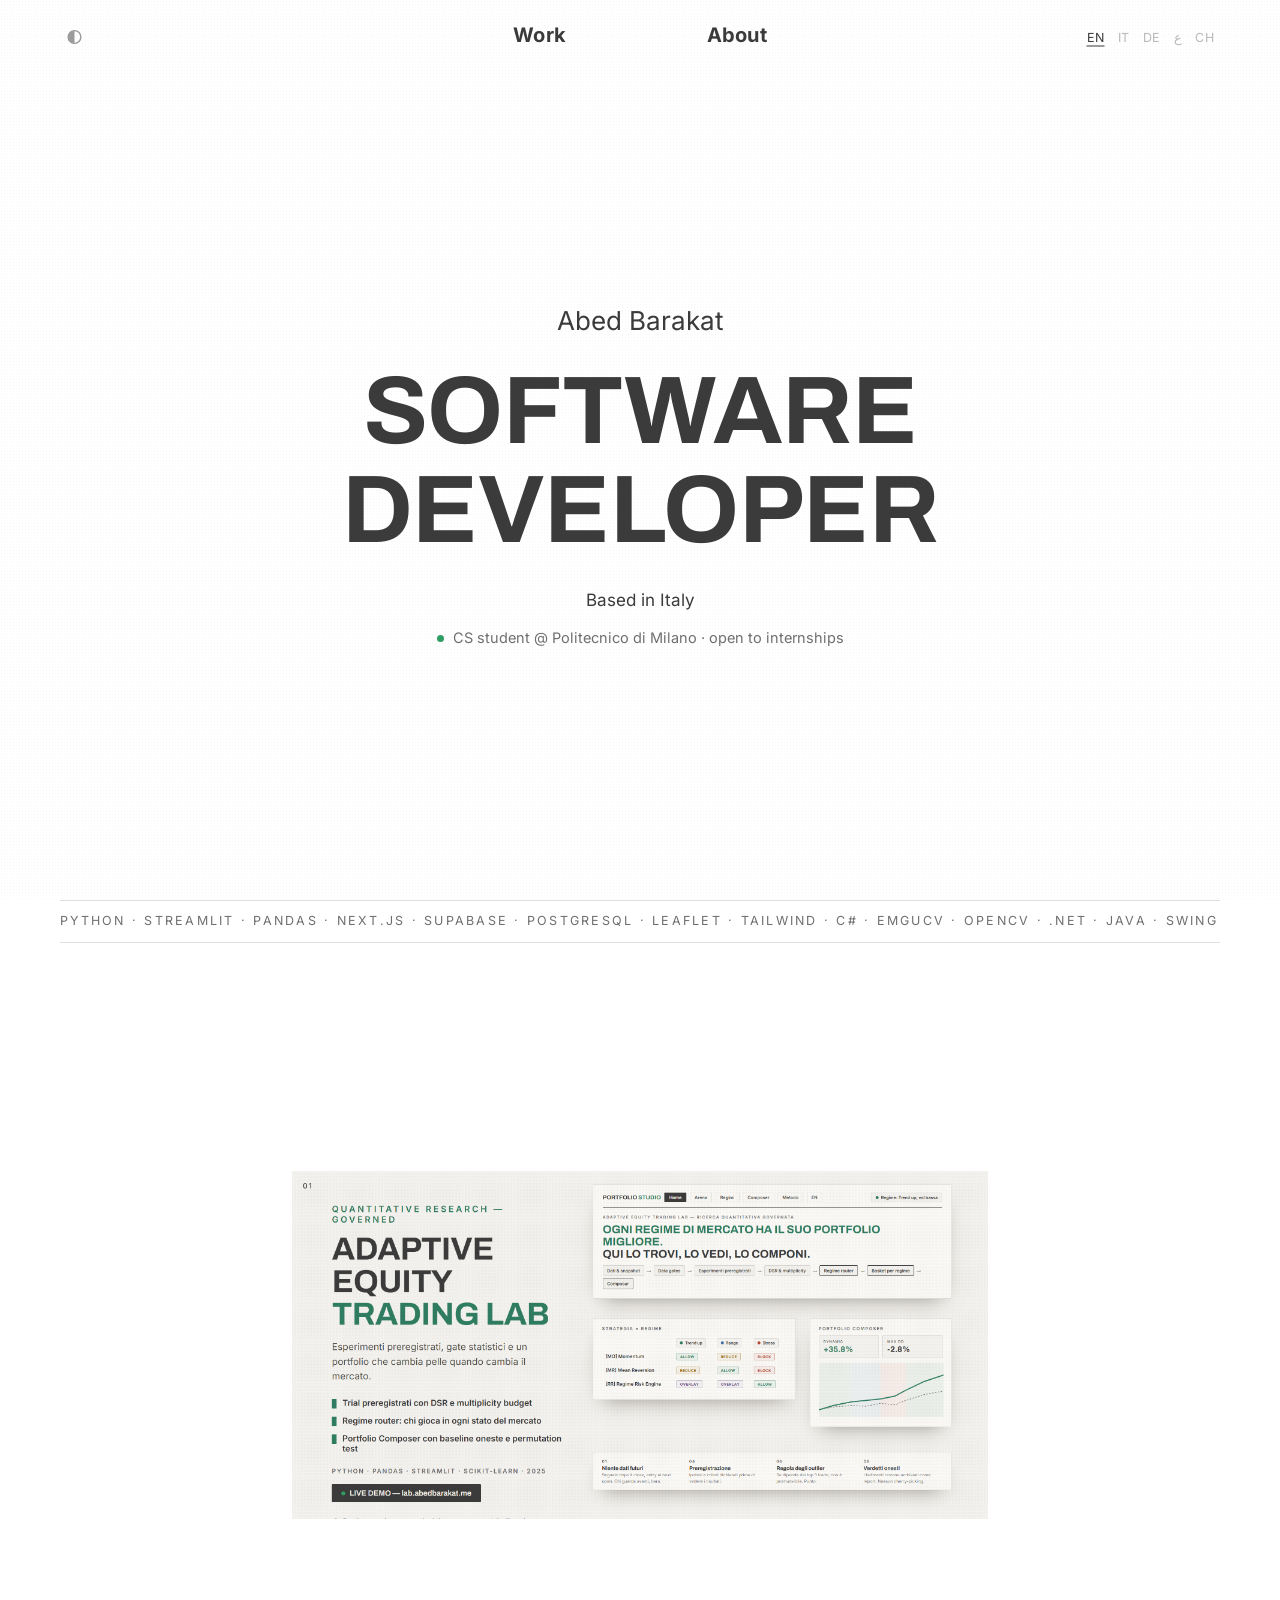
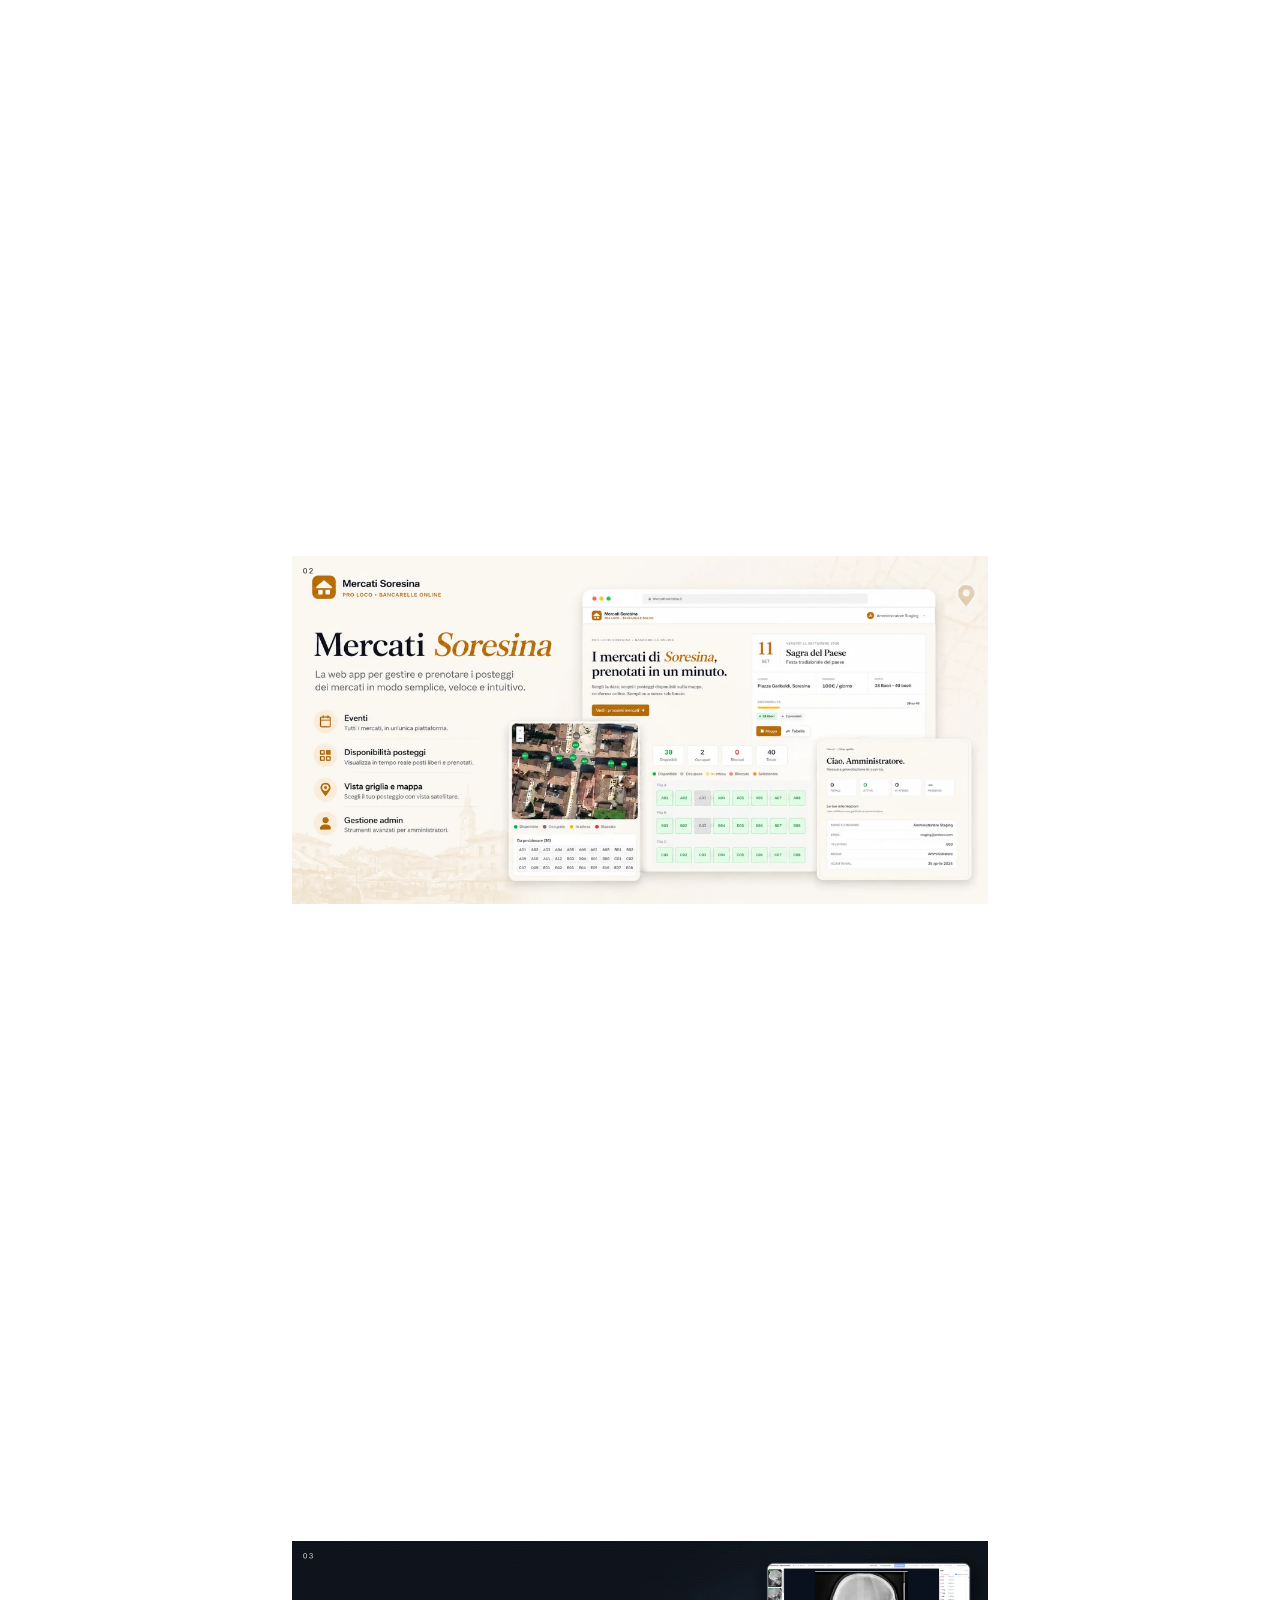
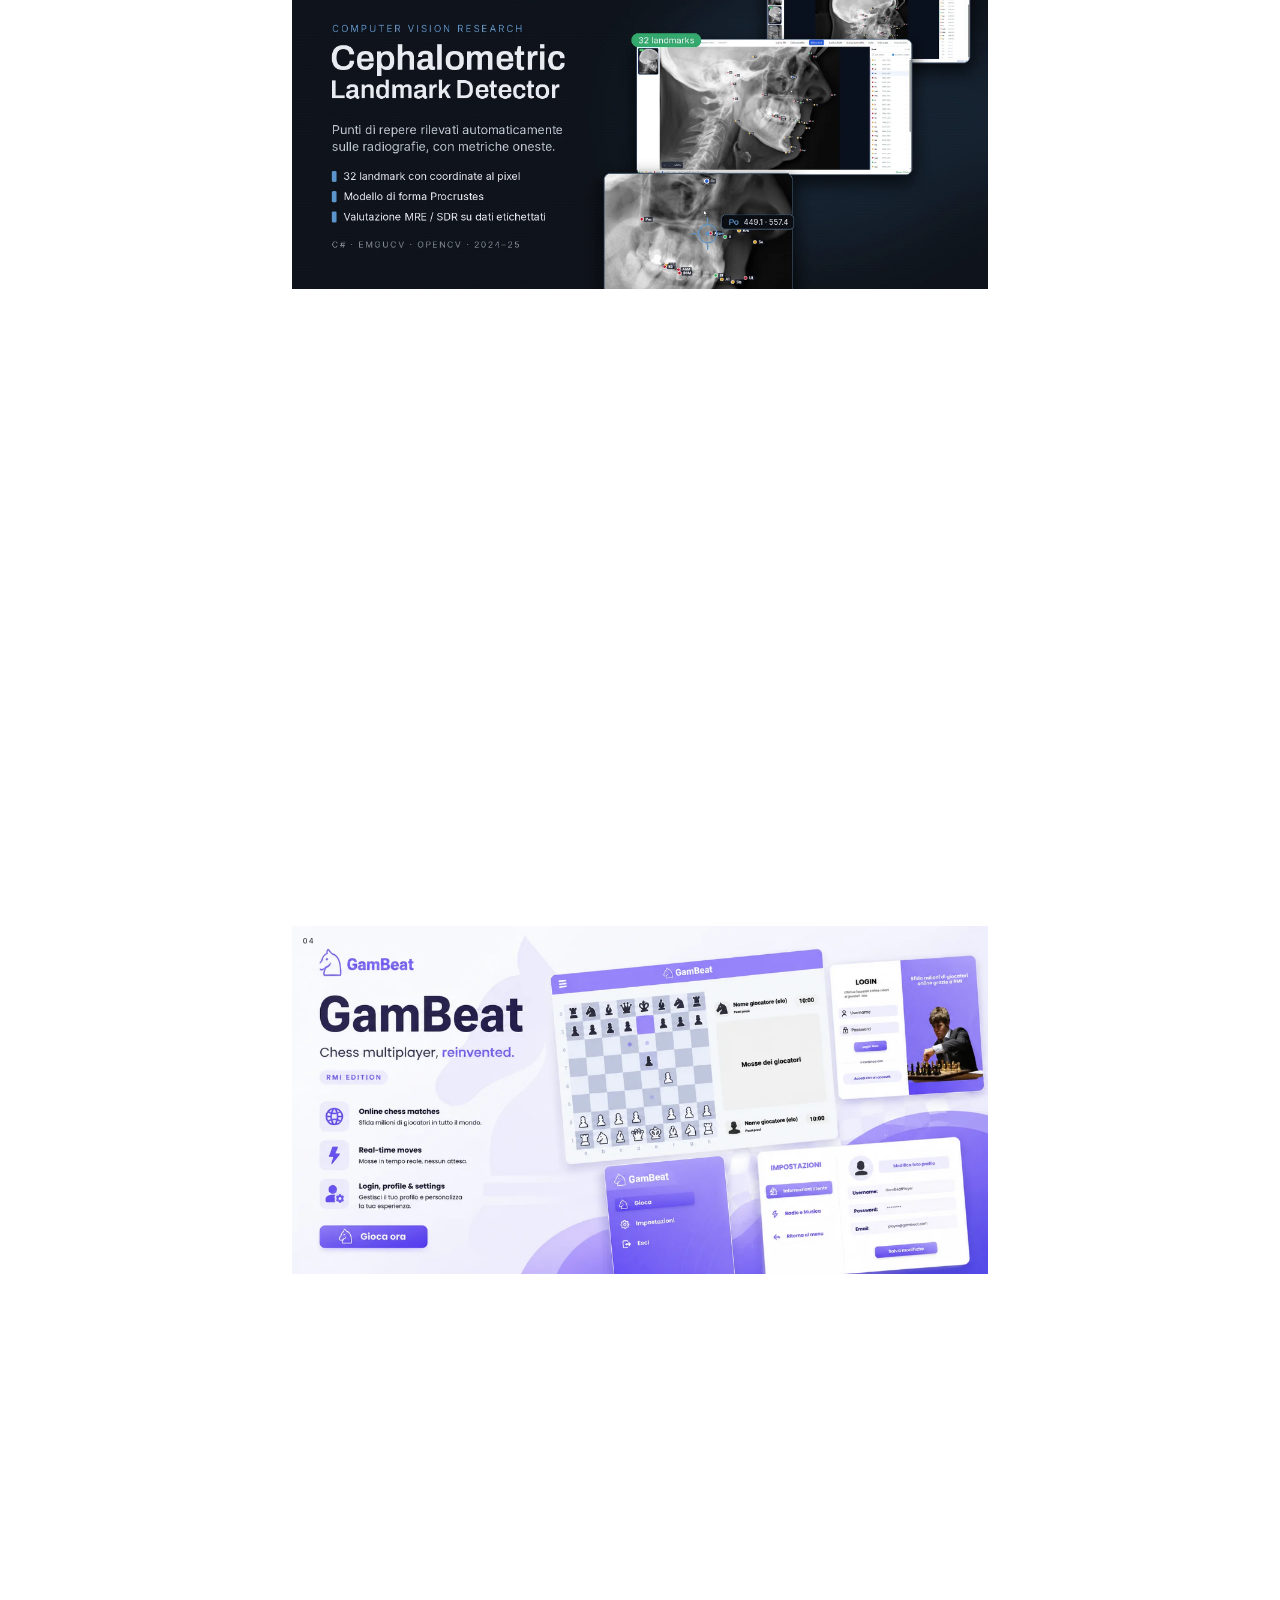
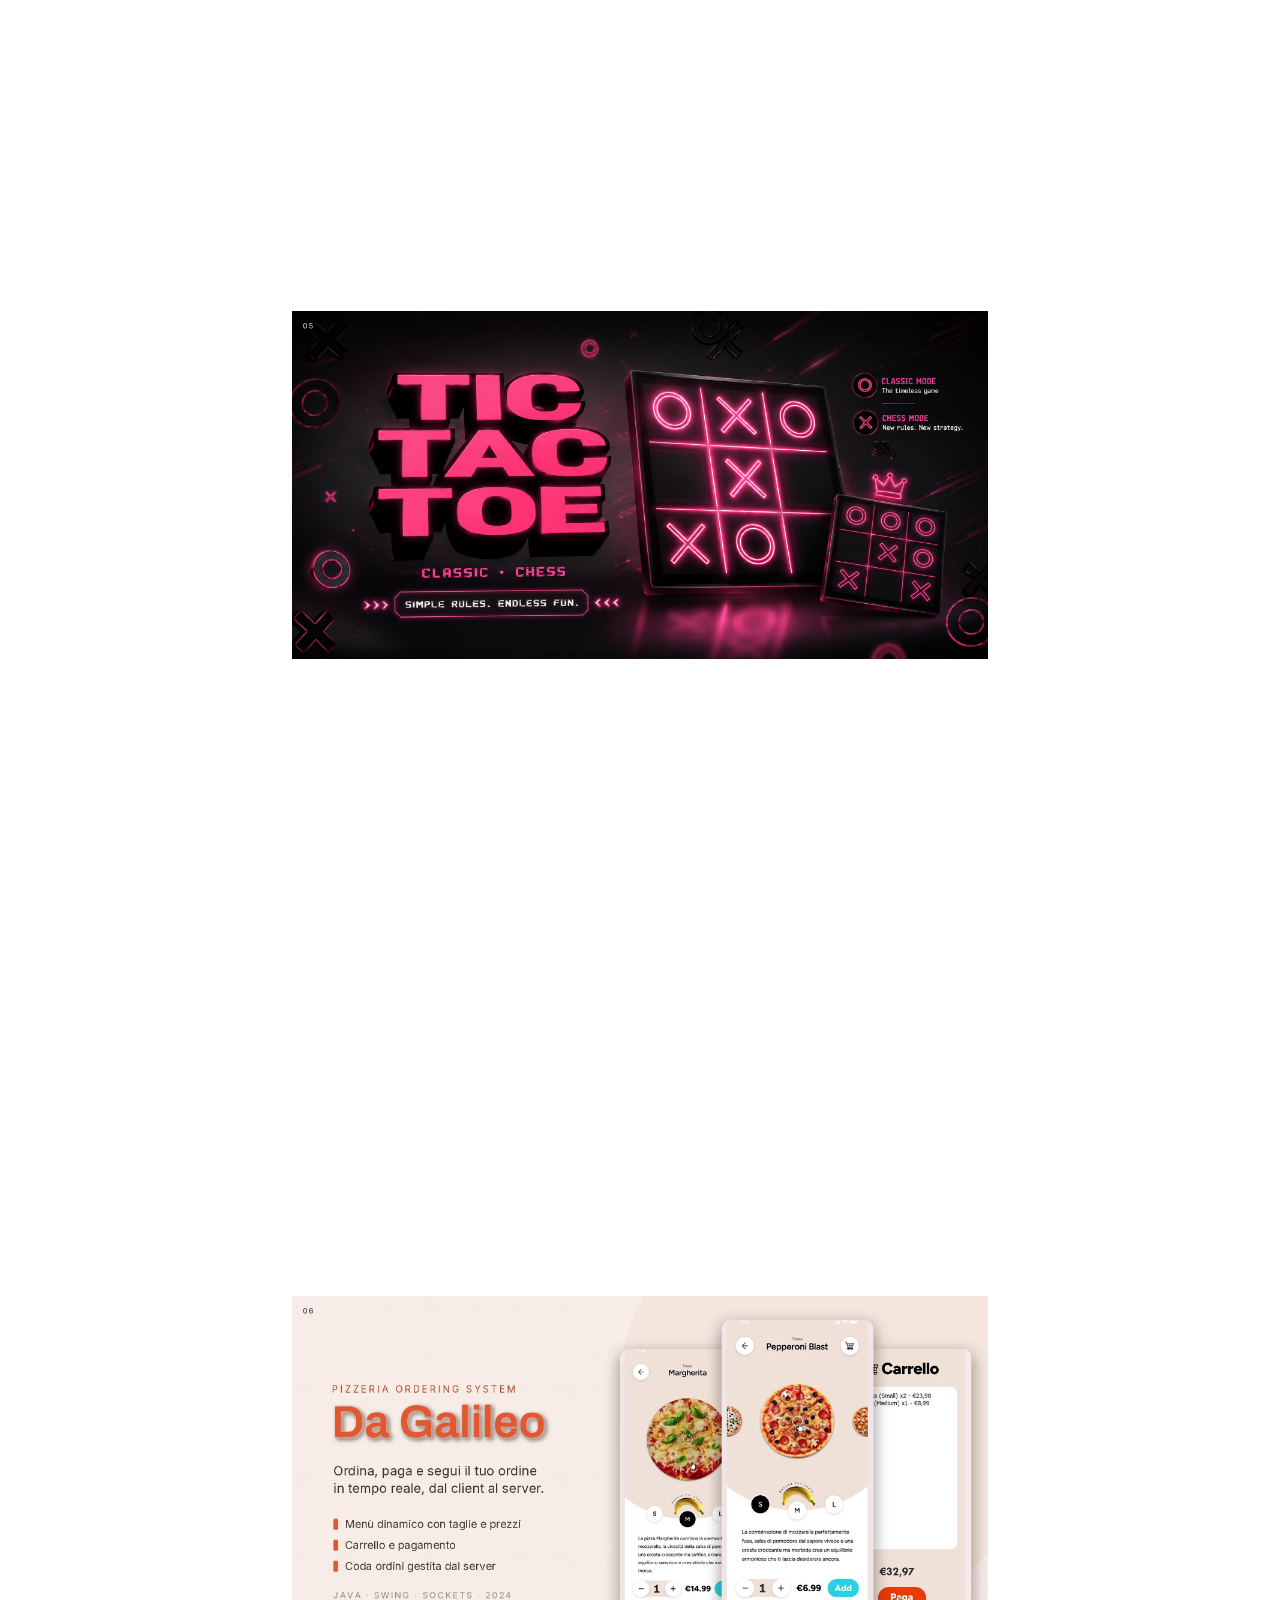
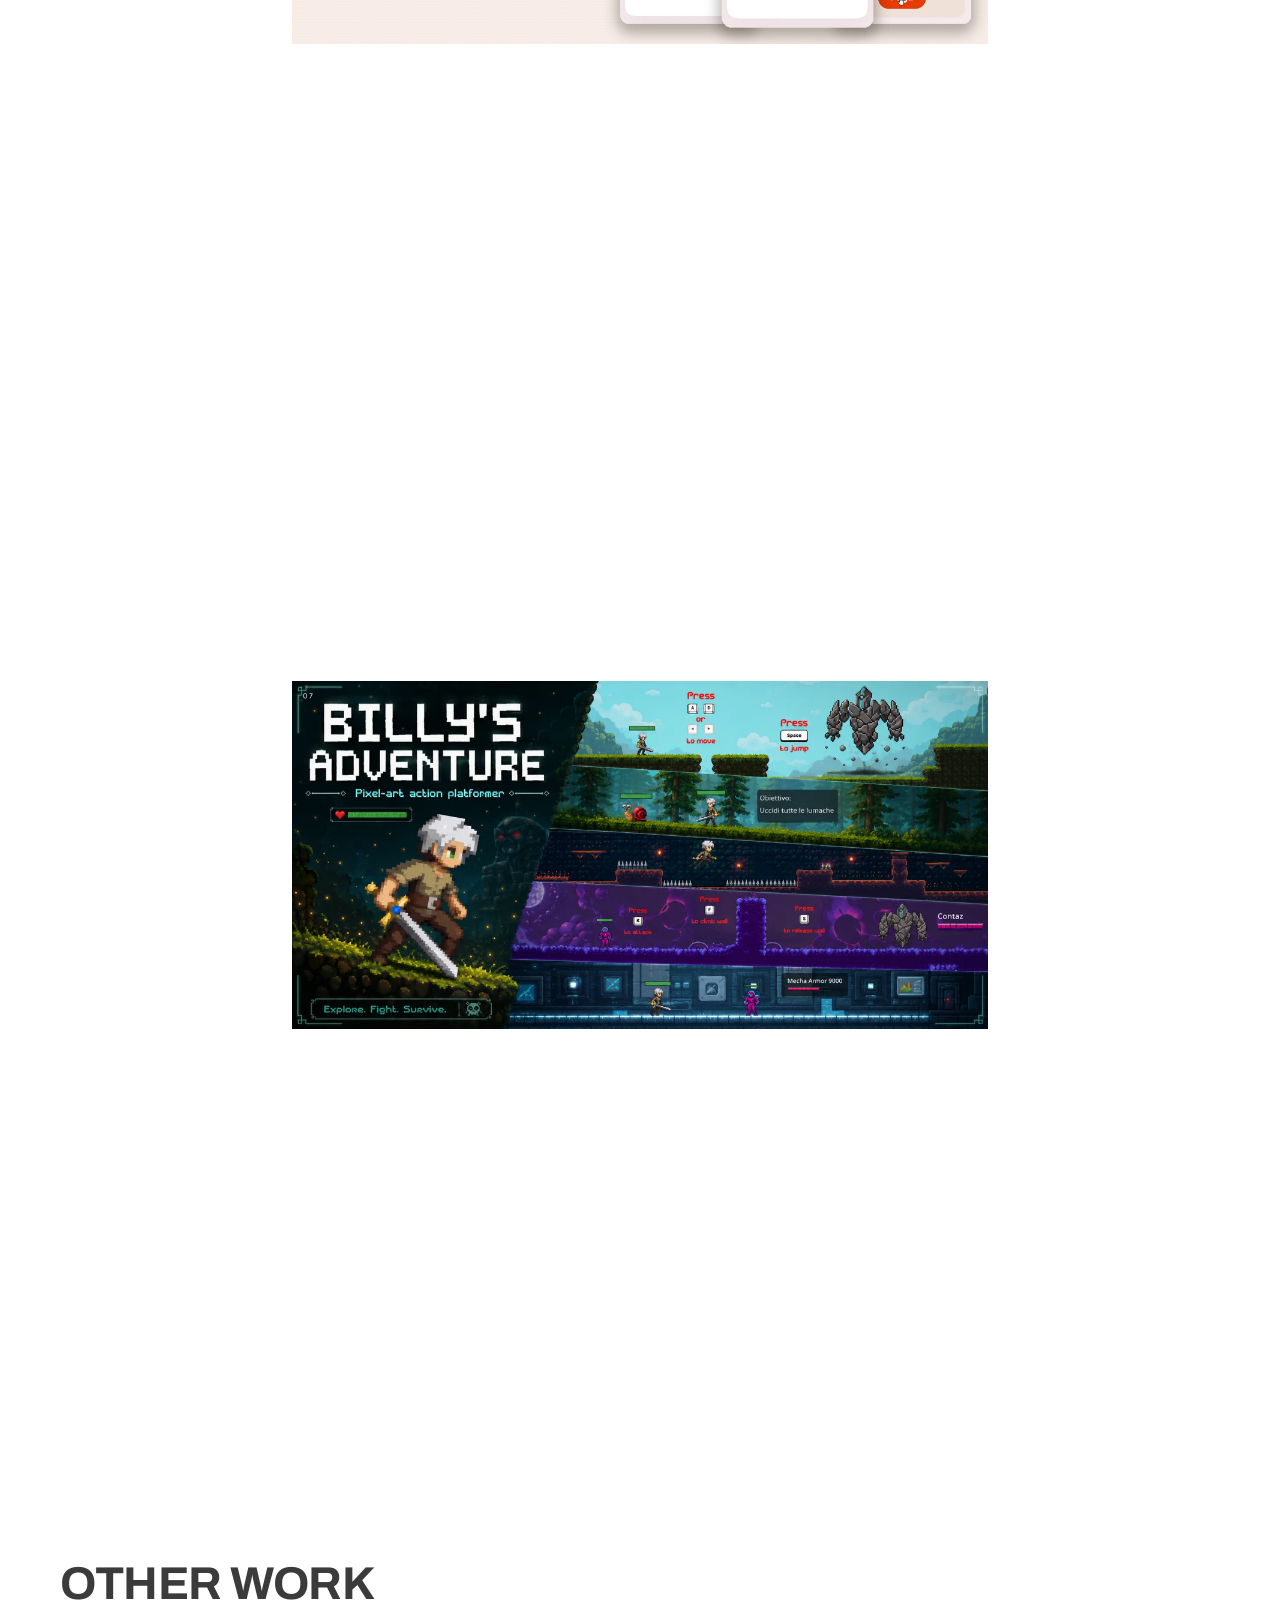
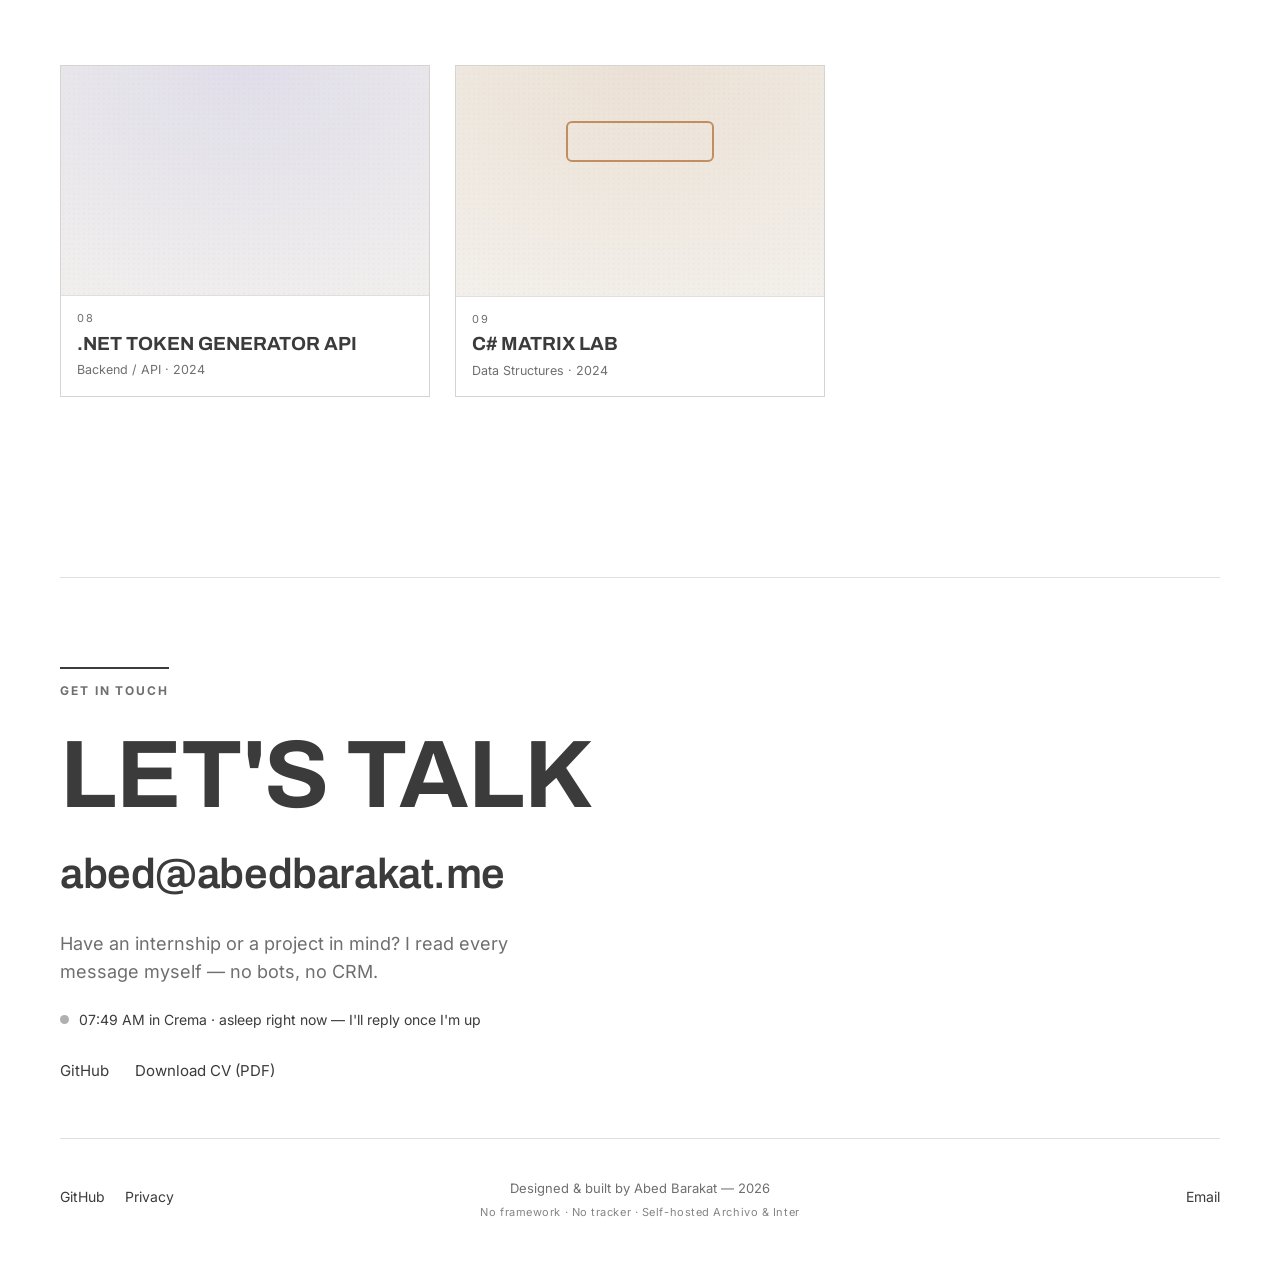
==== commit c1bb02b4: "Availability: awake 09:00-22:00" ====
--- a/index.html
+++ b/index.html
@@ -921,7 +921,7 @@
   s=new Intl.DateTimeFormat(loc,{hour:"2-digit",minute:"2-digit",timeZone:"Europe/Rome"}).format(new Date());
   h=parseInt(new Intl.DateTimeFormat("en-GB",{hour:"2-digit",hour12:false,timeZone:"Europe/Rome"}).format(new Date()),10);
  }catch(e){const d=new Date();s=d.toLocaleTimeString();h=d.getHours();}
- const awake=(h>=8&&h<24);
+ const awake=(h>=9&&h<22);
  if(dot)dot.classList.toggle("asleep",!awake);
  if(txt)txt.textContent=s+" "+tr("contact.inCrema")+" · "+tr(awake?"contact.availAwake":"contact.availAsleep");
 }
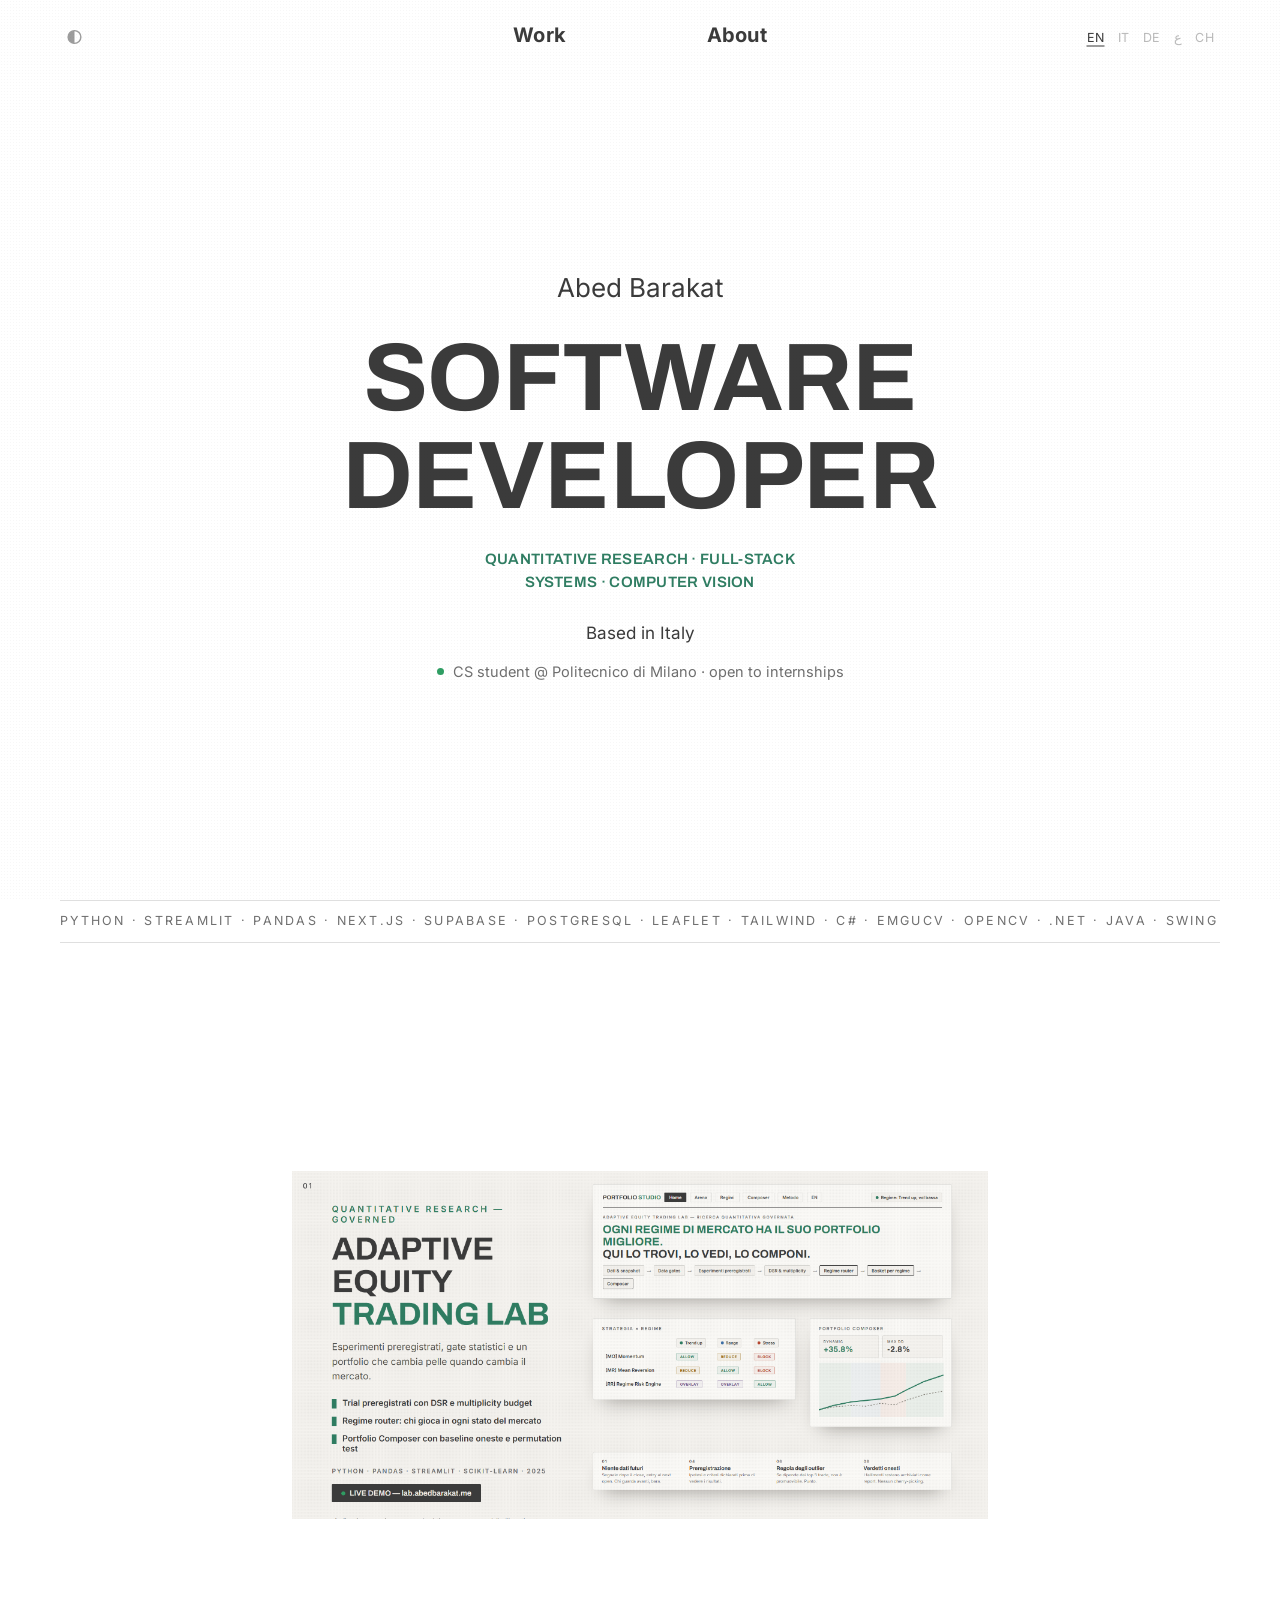
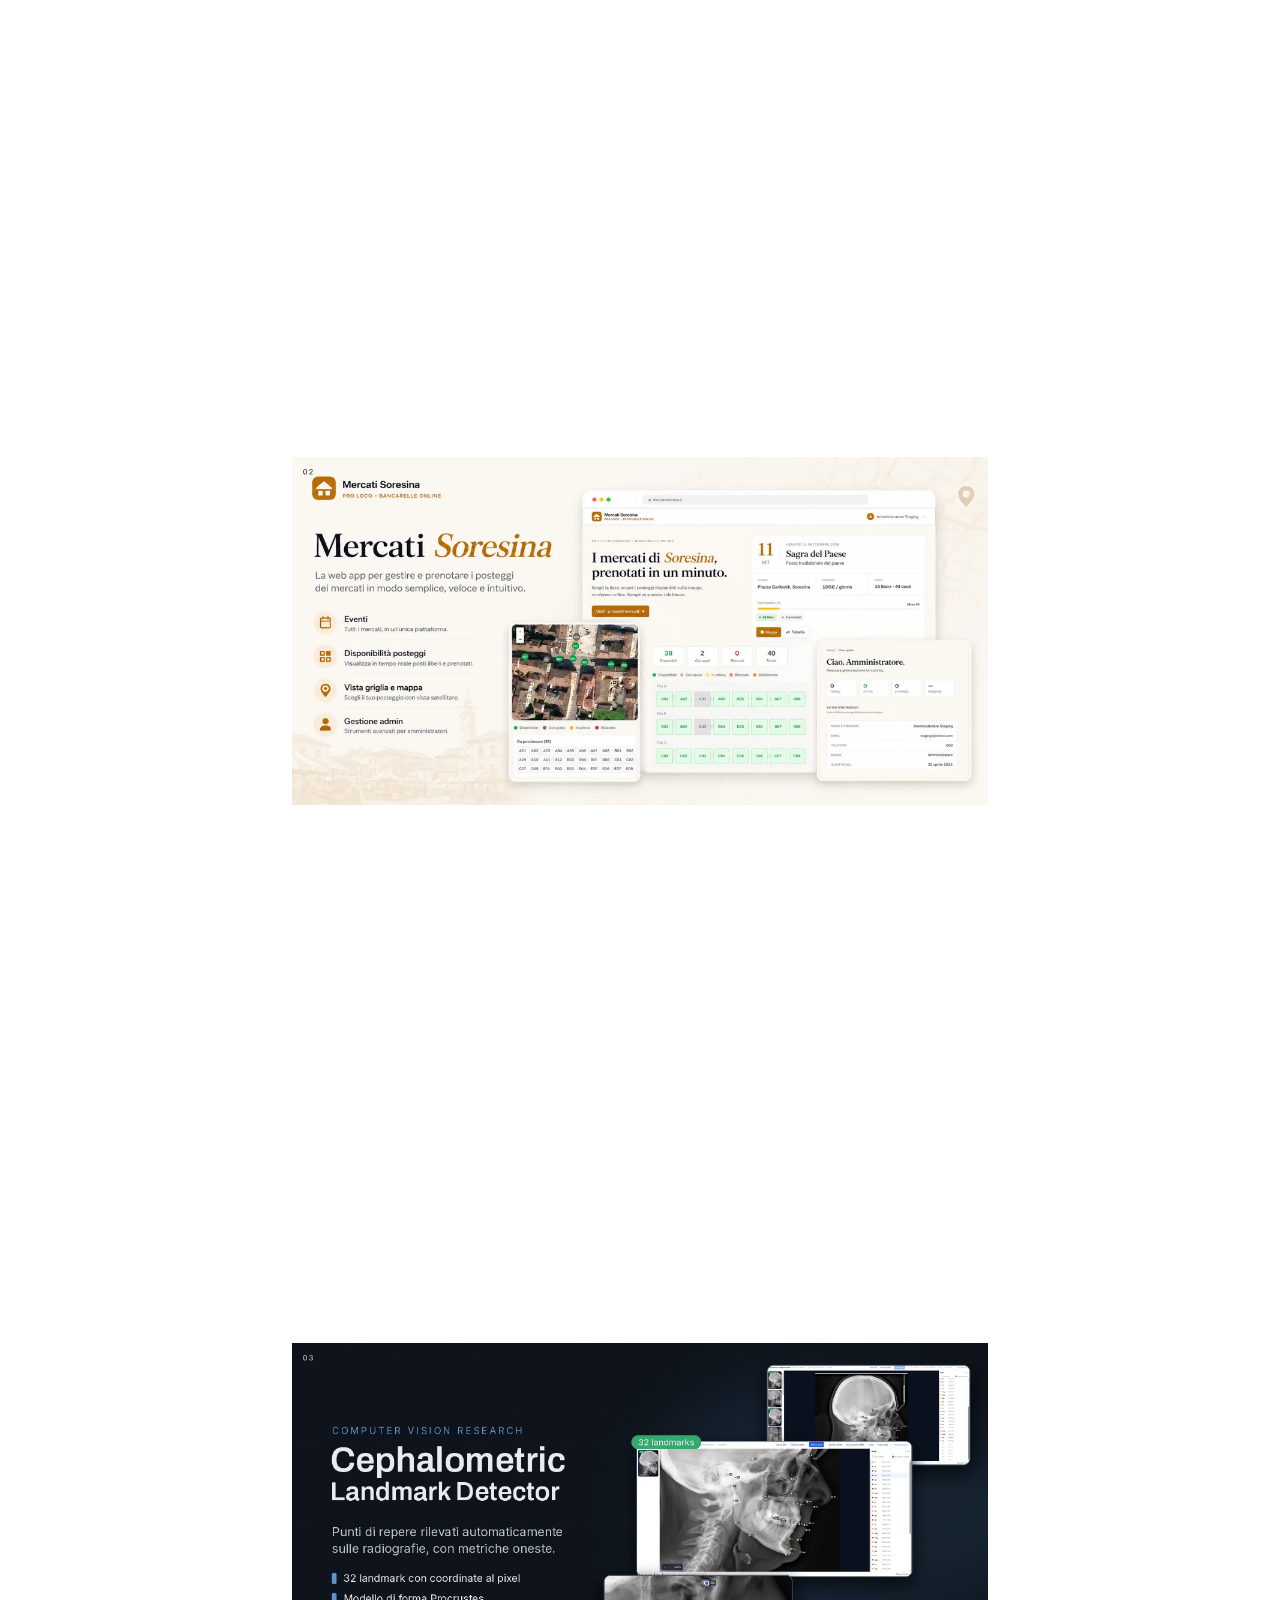
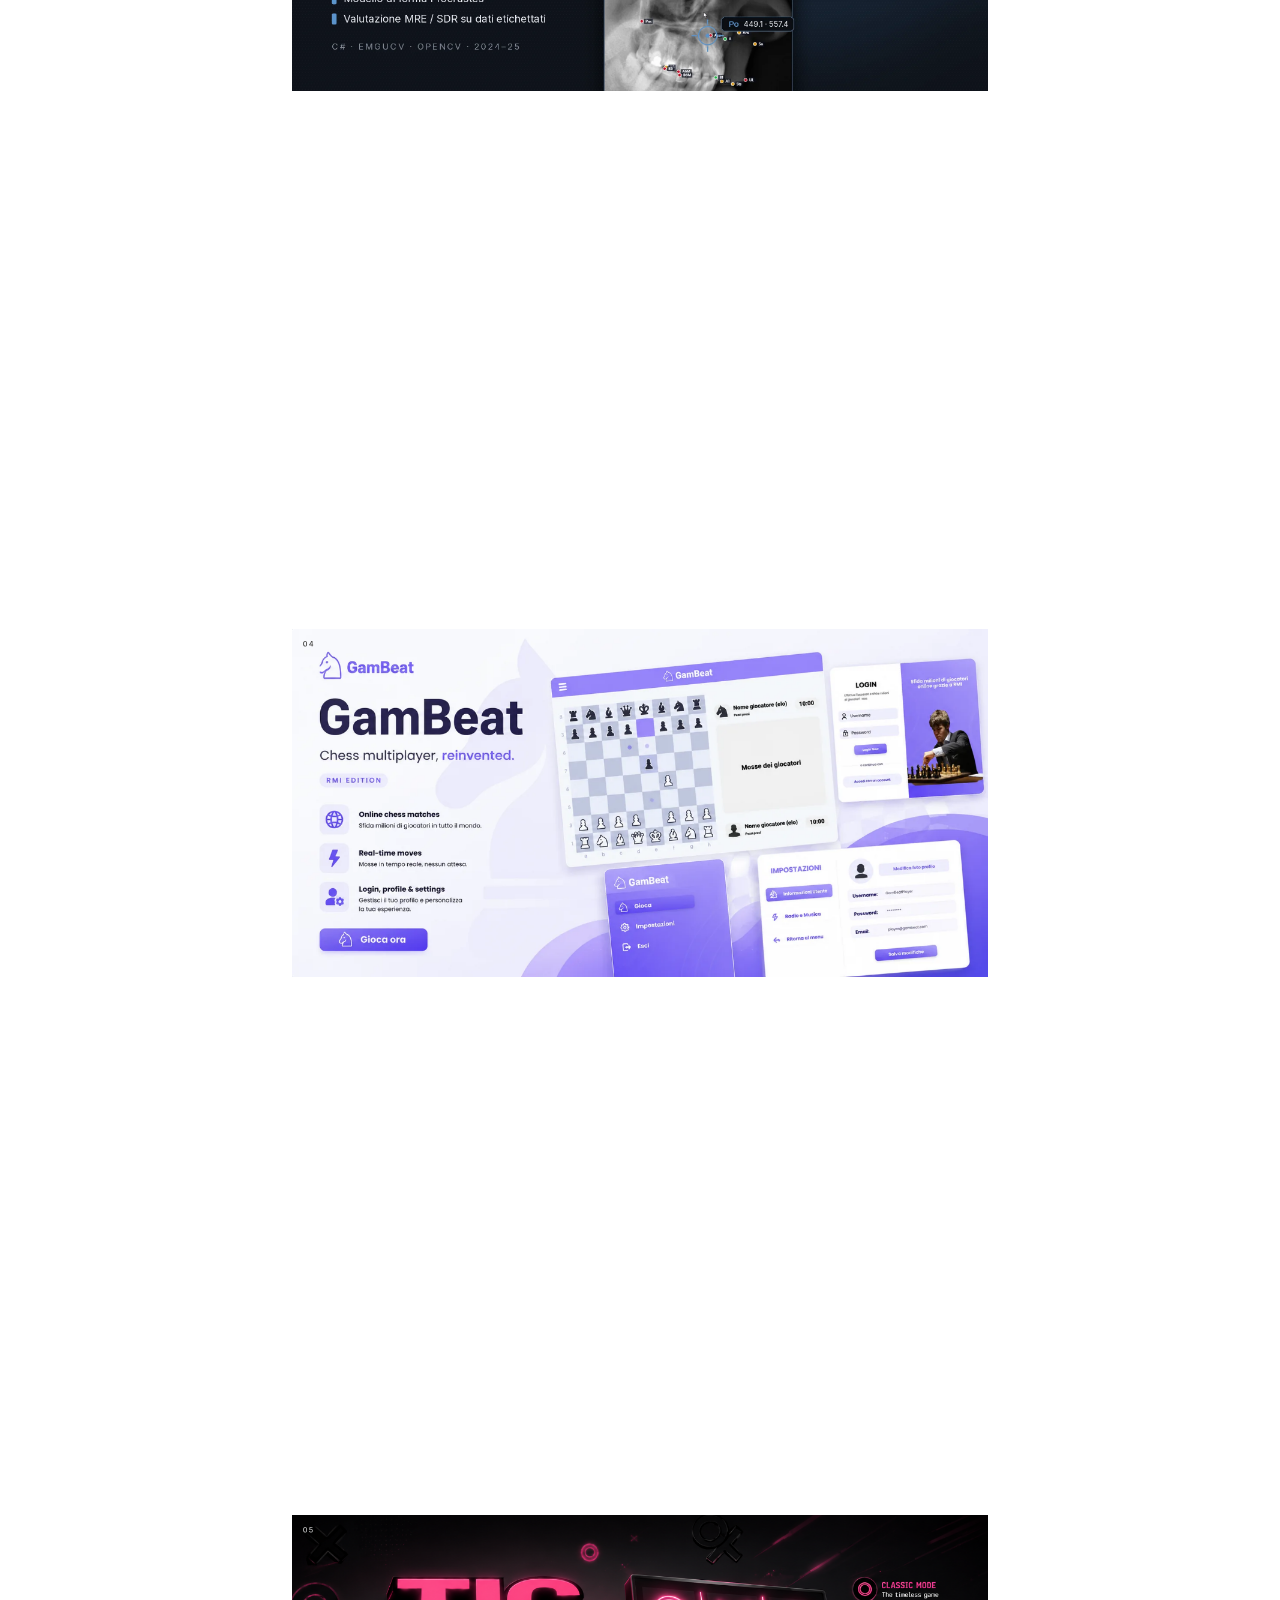
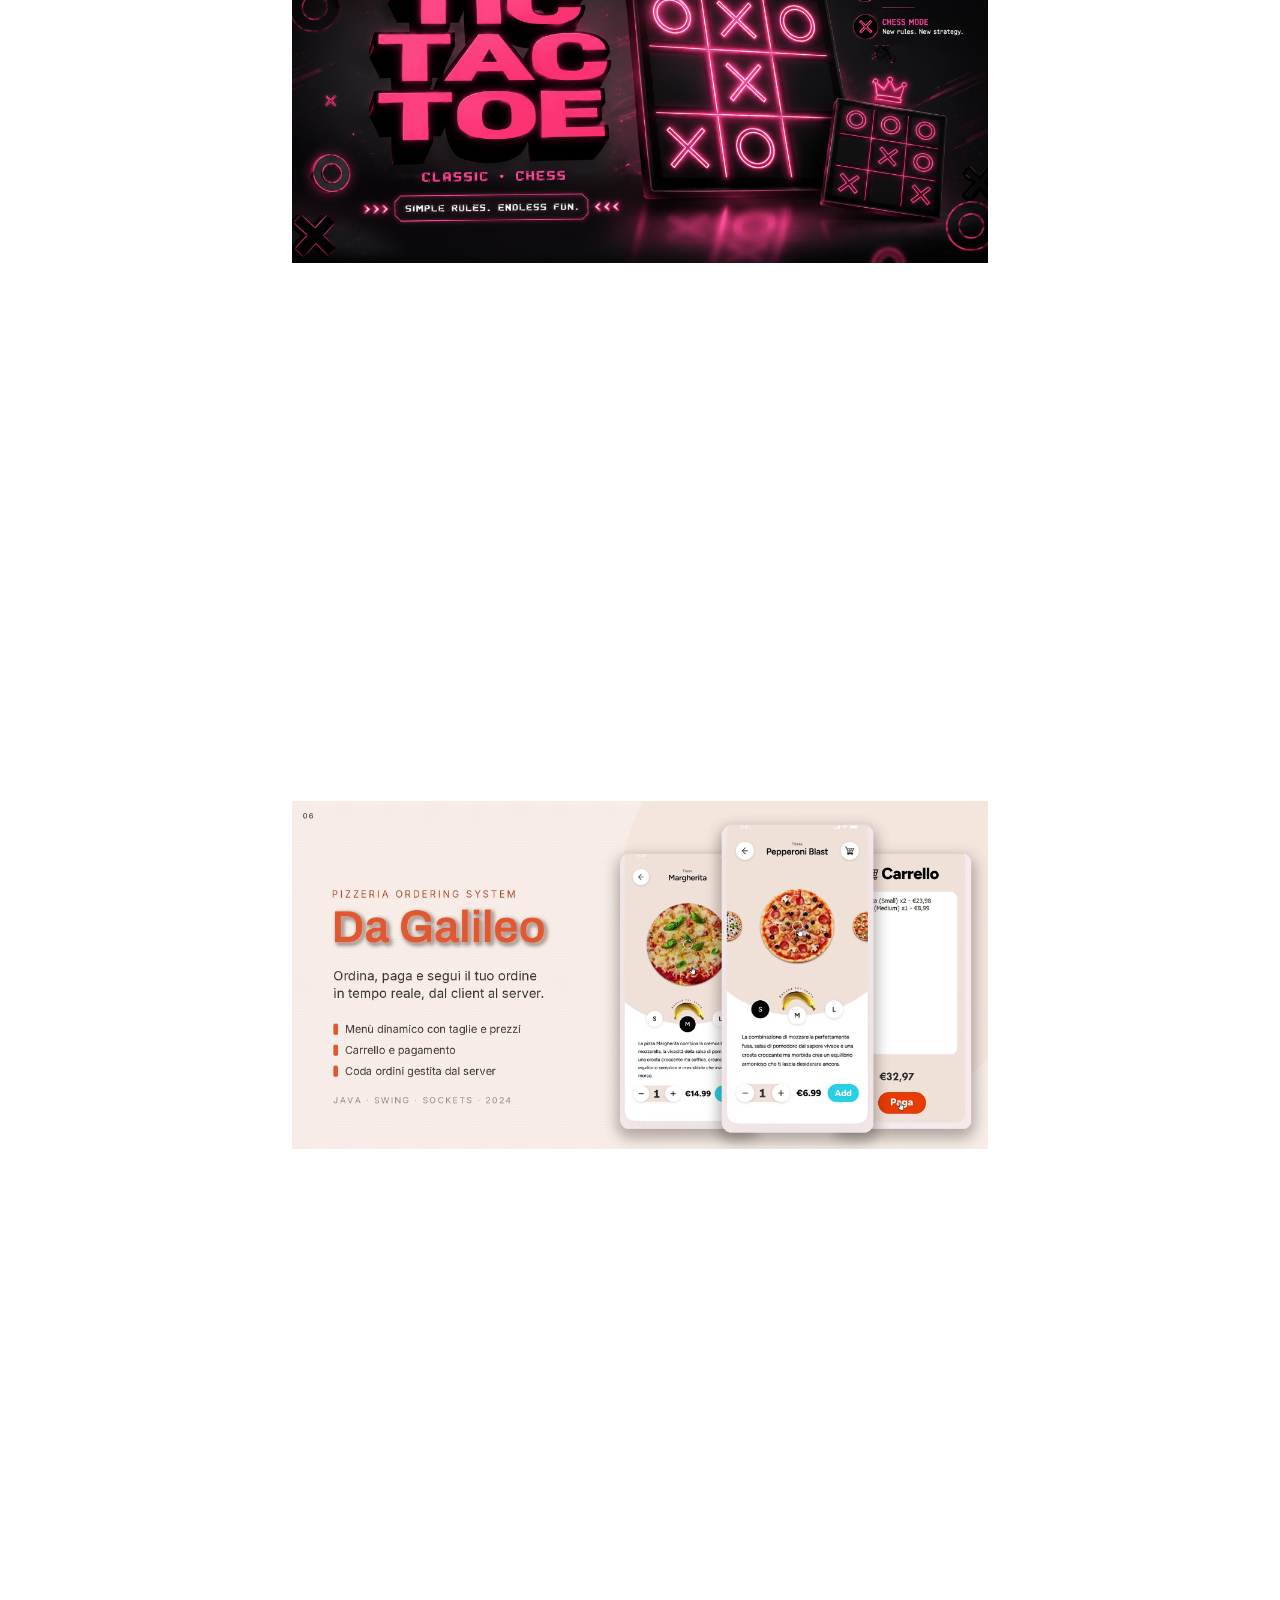
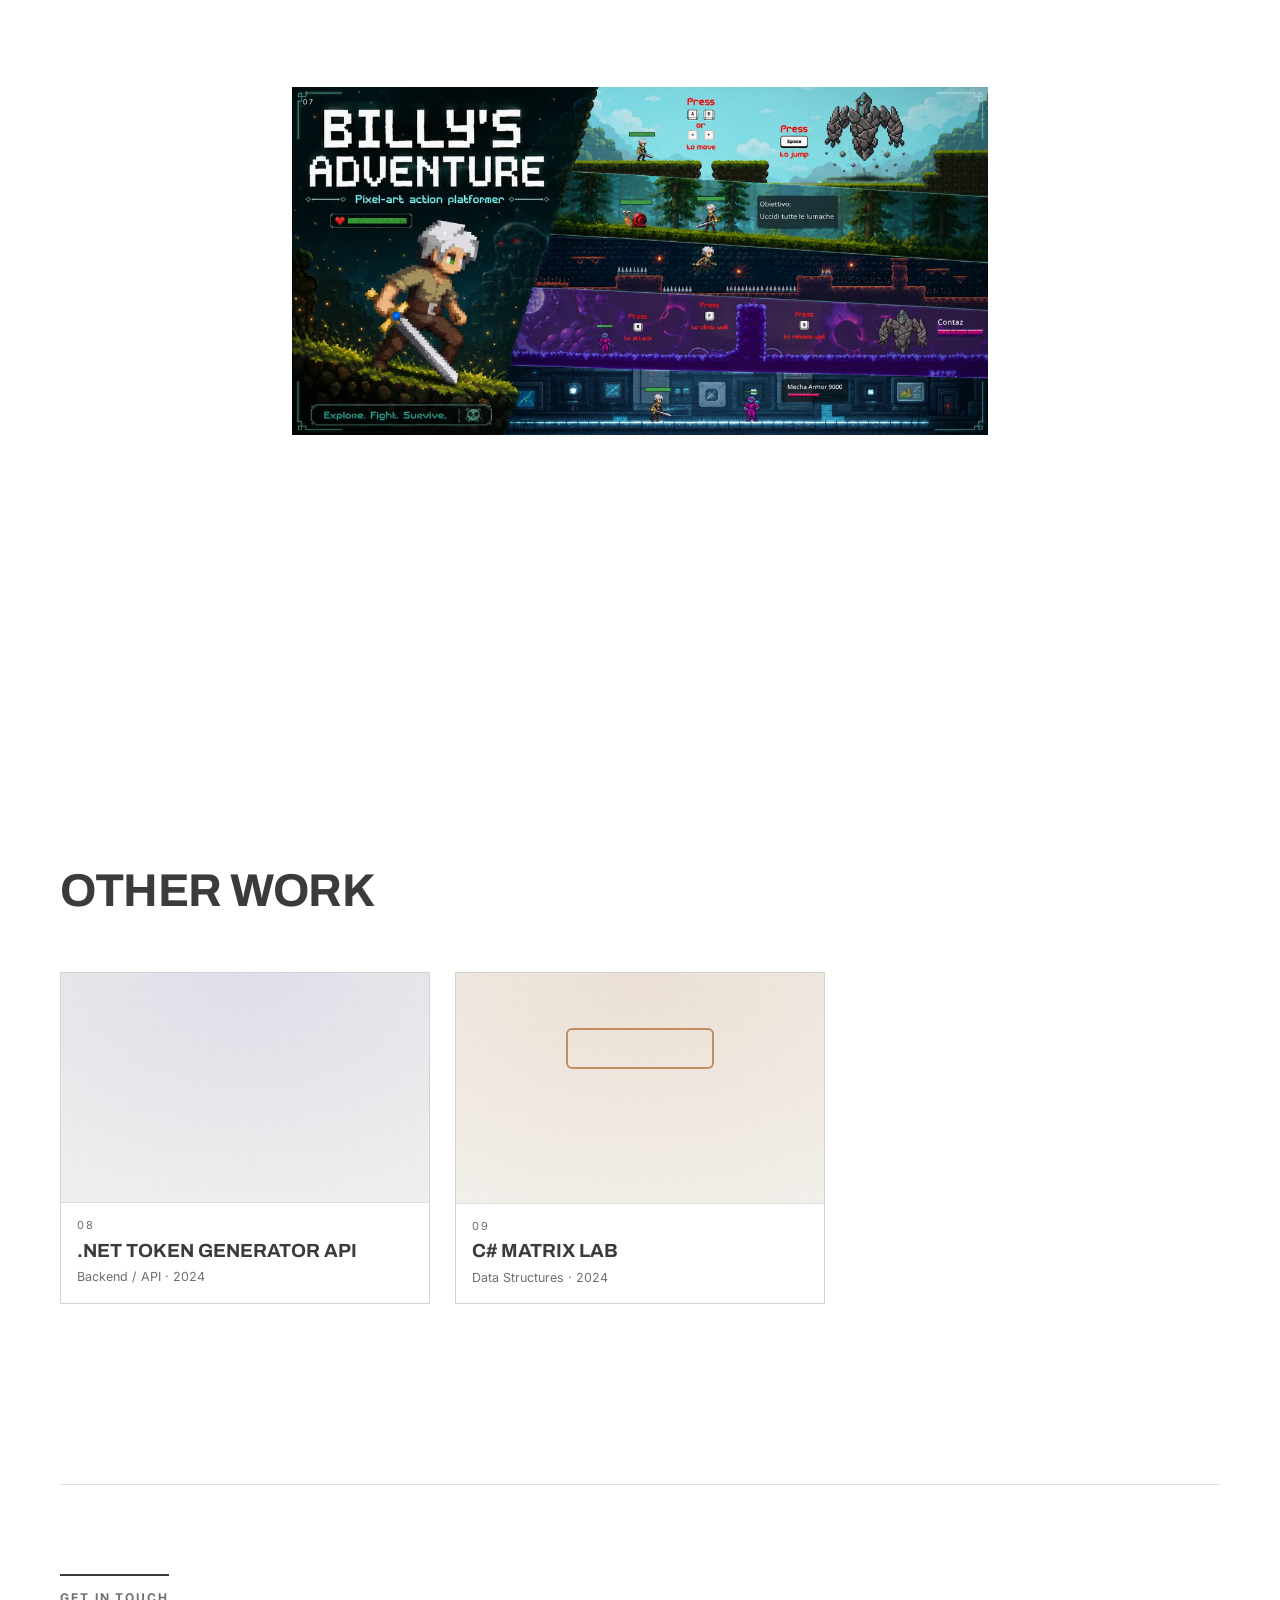
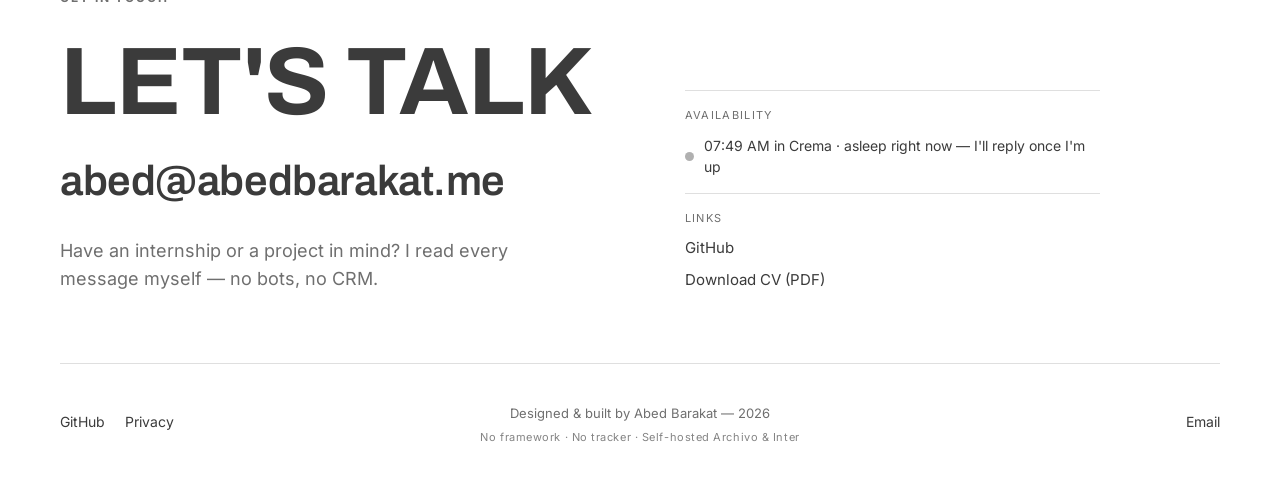
==== commit 28e93879: "Update CVs: diploma 92/100 (EQF 4), Cisco cert, Bicocca statistics, email abed@abedbarakat.me" ====
--- a/index.html
+++ b/index.html
@@ -63,11 +63,13 @@
 .hero h1{font-family:var(--head);text-transform:uppercase;font-weight:700;
   font-size:clamp(40px,8.7vw,96px);line-height:1.03;letter-spacing:-.005em;white-space:pre-line;color:var(--ink)}
 .hero .loc{font-family:var(--body);font-size:clamp(14px,1.5vw,17px);margin-top:clamp(18px,2.6vw,28px);color:var(--ink);opacity:.92}
+.hero .tagline{font-family:var(--head);text-transform:uppercase;font-weight:600;font-size:clamp(12.5px,1.5vw,15px);letter-spacing:.02em;line-height:1.5;color:#2f7d62;margin-top:clamp(16px,2.2vw,22px);max-width:36ch}
+html.dark .hero .tagline{color:color-mix(in srgb,#2f7d62 42%,#e9e6dd)}
 /* scroll cue removed */
 
 /* WORK (vertical stacked full-width blocks) */
 .work{padding:clamp(10px,4vw,40px) var(--pad) clamp(40px,8vw,90px)}
-.work-item{display:block;cursor:pointer;margin-bottom:clamp(160px,45vh,480px)}
+.work-item{display:block;cursor:pointer;margin-bottom:clamp(120px,34vh,360px)}
 .work-item:last-child{margin-bottom:0}
 .thumb{position:relative;width:100%;aspect-ratio:2/1;overflow:hidden;background:var(--card);isolation:isolate}
 .thumb .open{position:absolute;bottom:20px;right:22px;z-index:6;width:46px;height:46px;border-radius:50%;
@@ -306,11 +308,12 @@
 .thumb .idx{position:absolute;top:16px;left:18px;z-index:8;font-family:var(--body);font-size:12px;font-weight:500;letter-spacing:.16em;color:#fff;mix-blend-mode:difference;opacity:.85}
 [dir="rtl"] .thumb .idx{left:auto;right:18px}
 /* hero entrance (in sequenza dopo il preloader) */
-.hero .eyebrow,.hero h1,.hero .loc,.hero .status{animation:heroIn .85s cubic-bezier(.2,.7,.2,1) both}
+.hero .eyebrow,.hero h1,.hero .tagline,.hero .loc,.hero .status{animation:heroIn .85s cubic-bezier(.2,.7,.2,1) both}
 .hero .eyebrow{animation-delay:.5s}
 .hero h1{animation-delay:.62s}
-.hero .loc{animation-delay:.78s}
-.hero .status{animation-delay:.92s}
+.hero .tagline{animation-delay:.74s}
+.hero .loc{animation-delay:.84s}
+.hero .status{animation-delay:.96s}
 @keyframes heroIn{from{opacity:0;transform:translateY(26px);filter:blur(7px)}to{opacity:1;transform:none;filter:none}}
 /* marquee */
 .marquee{overflow:hidden;direction:ltr;margin:0 var(--pad) clamp(34px,6vw,72px);border-top:1px solid var(--line);border-bottom:1px solid var(--line);padding:11px 0}
@@ -397,7 +400,13 @@
 .ow-c{font-family:var(--body);font-size:12.5px;color:var(--muted)}
 /* CONTACT */
 .contact{border-top:1px solid var(--line);margin:clamp(30px,7vw,90px) var(--pad) 0;padding:clamp(46px,7vw,90px) 0 clamp(30px,5vw,54px)}
-.ct-inner{max-width:940px}
+.ct-inner{max-width:1040px;display:grid;grid-template-columns:1.35fr 1fr;gap:clamp(30px,5vw,72px);align-items:start}
+@media(max-width:760px){.ct-inner{grid-template-columns:1fr;gap:34px}.ct-side{margin-top:0}}
+.ct-side{display:flex;flex-direction:column;margin-top:clamp(64px,9vw,120px)}
+.ct-block{border-top:1px solid var(--line);padding:16px 0}
+.ct-blabel{font-family:var(--body);font-size:11px;letter-spacing:.12em;text-transform:uppercase;color:var(--muted);margin-bottom:12px}
+.ct-block .ct-avail{margin-top:0}
+.ct-side .ct-links{margin-top:0;flex-direction:column;gap:11px}
 .ct-kicker{display:inline-block;font-family:var(--body);font-size:12px;font-weight:600;letter-spacing:.16em;text-transform:uppercase;color:var(--muted);padding-top:13px;border-top:2px solid var(--ink)}
 .ct-head{font-family:var(--head);text-transform:uppercase;font-weight:700;font-size:clamp(40px,8.5vw,96px);line-height:1;letter-spacing:-.012em;color:var(--ink);margin:clamp(18px,2.6vw,26px) 0 clamp(20px,2.8vw,28px)}
 .ct-mail{display:inline-block;font-family:var(--head);font-weight:600;font-size:clamp(19px,4vw,42px);letter-spacing:-.01em;line-height:1.1;color:var(--ink);position:relative;padding-bottom:6px;word-break:break-word}
@@ -433,6 +442,7 @@
     <div class="eyebrow" data-i18n="hero.eyebrow">Abed Barakat</div>
     <h1 data-i18n="hero.title">Software
 Developer</h1>
+    <div class="tagline" data-i18n="hero.tagline">Quantitative research · Full-stack systems · Computer vision</div>
     <div class="loc" data-i18n="hero.loc">Based in Italy</div>
     <div class="status" data-i18n="hero.status">CS student @ Politecnico di Milano · open to internships</div>
   </header>
@@ -443,19 +453,29 @@
 
   <section class="contact" id="contact">
     <div class="ct-inner">
-      <span class="ct-kicker" data-i18n="contact.kicker">Get in touch</span>
-      <h2 class="ct-head" data-i18n="contact.head">Let's talk</h2>
-      <a class="ct-mail" href="mailto:abed@abedbarakat.me">abed@abedbarakat.me</a>
-      <p class="ct-line" data-i18n="contact.line">Have an internship or a project in mind? I read every message myself.</p>
-      <div class="ct-avail"><span class="ct-dot" id="availDot"></span><span id="availTxt"></span></div>
-      <div class="ct-links"><a class="av-link" href="https://github.com/PerfectPoH" target="_blank" rel="noopener">GitHub</a><a class="av-link" id="ctCv" data-i18n="about.cv" href="cv-en.pdf" download>Download CV (PDF)</a></div>
+      <div class="ct-left">
+        <span class="ct-kicker" data-i18n="contact.kicker">Get in touch</span>
+        <h2 class="ct-head" data-i18n="contact.head">Let's talk</h2>
+        <a class="ct-mail" data-email href="#"></a>
+        <p class="ct-line" data-i18n="contact.line">Have an internship or a project in mind? I read every message myself.</p>
+      </div>
+      <aside class="ct-side">
+        <div class="ct-block">
+          <div class="ct-blabel" data-i18n="contact.availLabel">Availability</div>
+          <div class="ct-avail"><span class="ct-dot" id="availDot"></span><span id="availTxt"></span></div>
+        </div>
+        <div class="ct-block">
+          <div class="ct-blabel" data-i18n="contact.linksLabel">Links</div>
+          <div class="ct-links"><a class="av-link" href="https://github.com/PerfectPoH" target="_blank" rel="noopener">GitHub</a><a class="av-link" id="ctCv" data-i18n="about.cv" href="cv-en.pdf" download>Download CV (PDF)</a></div>
+        </div>
+      </aside>
     </div>
   </section>
 
   <footer class="footer">
     <div class="foot-links"><a class="av-link" href="https://github.com/PerfectPoH" target="_blank" rel="noopener">GitHub</a><a class="av-link" href="privacy.html" data-i18n="footer.privacy">Privacy</a></div>
     <div class="credit-wrap"><span class="credit" data-i18n="footer.credit">Designed & built by Abed Barakat — 2026</span><span class="colophon">No framework · No tracker · Self-hosted Archivo &amp; Inter</span></div>
-    <a class="av-link" href="mailto:abed@abedbarakat.me">Email</a>
+    <a class="av-link" data-email-link href="#">Email</a>
   </footer>
 </main>
 
@@ -487,7 +507,7 @@
 const T={};
 T.en={_name:"EN",
  nav:{work:"Work",about:"About"},
- hero:{eyebrow:"Abed Barakat",title:"Software\nDeveloper",loc:"Based in Italy",scroll:"Work",status:"CS student @ Politecnico di Milano · open to internships"},
+ hero:{eyebrow:"Abed Barakat",title:"Software\nDeveloper",tagline:"Quantitative research · Full-stack systems · Computer vision",loc:"Based in Italy",scroll:"Work",status:"CS student @ Politecnico di Milano · open to internships"},
  about:{heading:"About",focusLabel:"Focus",langLabel:"Languages",contactLabel:"Get in touch",cv:"Download CV (PDF)",
   body:["I'm a developer who cares more about what survives scrutiny than what looks good in a demo.",
   "Based in Crema, Italy and studying Computer Science at Politecnico di Milano, I work across quantitative research, full-stack web, computer vision and classic systems programming — from a multiplayer chess engine to a civic booking platform running for a real local organization.",
@@ -497,7 +517,7 @@
  ui:{back:"All work",viewGithub:"View on GitHub",liveDemo:"Live demo",privateRepo:"Private — available on request",
   role:"Role",year:"Year",context:"Context",stack:"Stack",highlights:"Highlights",nextProject:"Next project",otherWork:"Other work"},
  footer:{credit:"Designed & built by Abed Barakat — 2026",privacy:"Privacy"},
- contact:{kicker:"Get in touch",head:"Let's talk",line:"Have an internship or a project in mind? I read every message myself — no bots, no CRM.",inCrema:"in Crema",availAwake:"awake now — usually a quick reply",availAsleep:"asleep right now — I'll reply once I'm up"},
+ contact:{kicker:"Get in touch",head:"Let's talk",availLabel:"Availability",linksLabel:"Links",line:"Have an internship or a project in mind? I read every message myself — no bots, no CRM.",inCrema:"in Crema",availAwake:"awake now — usually a quick reply",availAsleep:"asleep right now — I'll reply once I'm up"},
  p:{
   "adaptive-equity-trading-lab":{cat:"Quantitative Research",role:"Research & infrastructure",context:"Personal research",
    desc:["A governed quant-research lab that turns each strategy idea into an auditable experiment — data gates, out-of-sample validation, transaction-cost realism, robustness checks and decision ledgers.","Its most important result isn't a profitable strategy: it's a system that repeatedly refuses to promote weak evidence."],
@@ -532,7 +552,7 @@
 <script id="i18n-extra">
 T.it={_name:"IT",
  nav:{work:"Lavori",about:"Chi sono"},
- hero:{eyebrow:"Abed Barakat",title:"Sviluppatore\nSoftware",loc:"Con base in Italia",scroll:"Lavori",status:"Studente di Informatica @ Politecnico di Milano · disponibile per stage"},
+ hero:{eyebrow:"Abed Barakat",title:"Sviluppatore\nSoftware",tagline:"Ricerca quantitativa · Sistemi full-stack · Visione artificiale",loc:"Con base in Italia",scroll:"Lavori",status:"Studente di Informatica @ Politecnico di Milano · disponibile per stage"},
  about:{heading:"Chi sono",focusLabel:"Aree",langLabel:"Lingue",contactLabel:"Contatti",cv:"Scarica il CV (PDF)",
   body:["Sono uno sviluppatore a cui interessa più ciò che regge alla prova dei fatti che ciò che fa scena in una demo.",
   "Vivo a Crema e studio Informatica al Politecnico di Milano. Lavoro tra ricerca quantitativa, web full-stack, visione artificiale e programmazione di sistema classica — da un motore di scacchi multiplayer a una piattaforma di prenotazioni civica usata da un'organizzazione locale reale.",
@@ -542,7 +562,7 @@
  ui:{back:"Tutti i lavori",viewGithub:"Vedi su GitHub",liveDemo:"Demo live",privateRepo:"Privato — disponibile su richiesta",
   role:"Ruolo",year:"Anno",context:"Contesto",stack:"Tecnologie",highlights:"In evidenza",nextProject:"Progetto successivo",otherWork:"Altri lavori"},
  footer:{credit:"Progettato e sviluppato da Abed Barakat — 2026",privacy:"Privacy"},
- contact:{kicker:"Contatti",head:"Parliamone",line:"Hai uno stage o un progetto in mente? Leggo ogni messaggio di persona — niente bot, niente CRM.",inCrema:"a Crema",availAwake:"sveglio adesso — di solito rispondo in fretta",availAsleep:"ora sto dormendo — rispondo appena mi sveglio"},
+ contact:{kicker:"Contatti",head:"Parliamone",availLabel:"Disponibilità",linksLabel:"Link",line:"Hai uno stage o un progetto in mente? Leggo ogni messaggio di persona — niente bot, niente CRM.",inCrema:"a Crema",availAwake:"sveglio adesso — di solito rispondo in fretta",availAsleep:"ora sto dormendo — rispondo appena mi sveglio"},
  p:{
   "adaptive-equity-trading-lab":{cat:"Ricerca quantitativa",role:"Ricerca e infrastruttura",context:"Ricerca personale",
    desc:["Un laboratorio di ricerca quantitativa governato che trasforma ogni idea di strategia in un esperimento verificabile — controlli sui dati, validazione out-of-sample, realismo dei costi di transazione, test di robustezza e registri delle decisioni.","Il risultato più importante non è una strategia redditizia: è un sistema che si rifiuta ripetutamente di promuovere prove deboli."],
@@ -574,7 +594,7 @@
  }};
 T.de={_name:"DE",
  nav:{work:"Arbeiten",about:"Über mich"},
- hero:{eyebrow:"Abed Barakat",title:"Software-\nEntwickler",loc:"Mit Sitz in Italien",scroll:"Arbeiten",status:"Informatik-Student @ Politecnico di Milano · offen für Praktika"},
+ hero:{eyebrow:"Abed Barakat",title:"Software-\nEntwickler",tagline:"Quantitative Forschung · Full-Stack-Systeme · Computer Vision",loc:"Mit Sitz in Italien",scroll:"Arbeiten",status:"Informatik-Student @ Politecnico di Milano · offen für Praktika"},
  about:{heading:"Über mich",focusLabel:"Schwerpunkte",langLabel:"Sprachen",contactLabel:"Kontakt",cv:"Lebenslauf (PDF)",
   body:["Ich bin ein Entwickler, dem wichtiger ist, was einer Prüfung standhält, als was in einer Demo gut aussieht.",
   "Ich lebe in Crema, Italien, und studiere Informatik am Politecnico di Milano. Ich arbeite zwischen quantitativer Forschung, Full-Stack-Web, Computer Vision und klassischer Systemprogrammierung — von einer Multiplayer-Schach-Engine bis zu einer kommunalen Buchungsplattform, die für eine echte lokale Organisation läuft.",
@@ -584,7 +604,7 @@
  ui:{back:"Alle Arbeiten",viewGithub:"Auf GitHub ansehen",liveDemo:"Live-Demo",privateRepo:"Privat — auf Anfrage verfügbar",
   role:"Rolle",year:"Jahr",context:"Kontext",stack:"Stack",highlights:"Highlights",nextProject:"Nächstes Projekt",otherWork:"Weitere Arbeiten"},
  footer:{credit:"Gestaltet & entwickelt von Abed Barakat — 2026",privacy:"Datenschutz"},
- contact:{kicker:"Kontakt",head:"Reden wir",line:"Ein Praktikum oder Projekt im Kopf? Ich lese jede Nachricht selbst — keine Bots, kein CRM.",inCrema:"in Crema",availAwake:"gerade wach — meist schnelle Antwort",availAsleep:"schläft gerade — Antwort, sobald ich wach bin"},
+ contact:{kicker:"Kontakt",head:"Reden wir",availLabel:"Verfügbarkeit",linksLabel:"Links",line:"Ein Praktikum oder Projekt im Kopf? Ich lese jede Nachricht selbst — keine Bots, kein CRM.",inCrema:"in Crema",availAwake:"gerade wach — meist schnelle Antwort",availAsleep:"schläft gerade — Antwort, sobald ich wach bin"},
  p:{
   "adaptive-equity-trading-lab":{cat:"Quantitative Forschung",role:"Forschung & Infrastruktur",context:"Eigene Forschung",
    desc:["Ein kontrolliertes Quant-Forschungslabor, das jede Strategie-Idee in ein überprüfbares Experiment verwandelt — Daten-Gates, Out-of-Sample-Validierung, realistische Transaktionskosten, Robustheitsprüfungen und Entscheidungsprotokolle.","Das wichtigste Ergebnis ist keine profitable Strategie, sondern ein System, das schwache Evidenz immer wieder zurückweist."],
@@ -616,7 +636,7 @@
  }};
 T.ar={_name:"ع",
  nav:{work:"الأعمال",about:"نبذة"},
- hero:{eyebrow:"عبد الرحمن بركات",title:"مُطوِّر\nبرمجيات",loc:"مقيم في إيطاليا",scroll:"الأعمال",status:"طالب علوم حاسوب في بوليتكنيكو دي ميلانو · متاح للتدريب"},
+ hero:{eyebrow:"عبد الرحمن بركات",title:"مُطوِّر\nبرمجيات",tagline:"أبحاث كمّية · أنظمة full-stack · رؤية حاسوبية",loc:"مقيم في إيطاليا",scroll:"الأعمال",status:"طالب علوم حاسوب في بوليتكنيكو دي ميلانو · متاح للتدريب"},
  about:{heading:"نبذة عني",focusLabel:"المجالات",langLabel:"اللغات",contactLabel:"تواصل معي",cv:"السيرة الذاتية (PDF)",
   body:["أنا مُطوِّر يهمّه ما يصمد أمام التدقيق أكثر ممّا يبدو جميلًا في عرضٍ سريع.",
   "أعيش في كريما بإيطاليا وأدرس علوم الحاسوب في بوليتكنيكو دي ميلانو. أعمل بين الأبحاث الكمّية، والوِب المتكامل، والرؤية الحاسوبية، وبرمجة الأنظمة الكلاسيكية — من محرّك شطرنج متعدّد اللاعبين إلى منصّة حجوزات مدنية تعمل لمنظّمة محلّية حقيقية.",
@@ -626,7 +646,7 @@
  ui:{back:"كل الأعمال",viewGithub:"عرض على GitHub",liveDemo:"عرض حي",privateRepo:"خاص — متاح عند الطلب",
   role:"الدور",year:"السنة",context:"السياق",stack:"التقنيات",highlights:"أبرز النقاط",nextProject:"المشروع التالي",otherWork:"أعمال أخرى"},
  footer:{credit:"تصميم وتطوير عبد الرحمن بركات — 2026",privacy:"الخصوصية"},
- contact:{kicker:"تواصل معي",head:"لنتحدّث",line:"لديك تدريب أو مشروع في بالك؟ أقرأ كل رسالة بنفسي — بلا روبوتات ولا CRM.",inCrema:"في كريما",availAwake:"مستيقظ الآن — ردّي عادةً سريع",availAsleep:"نائم الآن — سأردّ حالما أستيقظ"},
+ contact:{kicker:"تواصل معي",head:"لنتحدّث",availLabel:"التوفّر",linksLabel:"روابط",line:"لديك تدريب أو مشروع في بالك؟ أقرأ كل رسالة بنفسي — بلا روبوتات ولا CRM.",inCrema:"في كريما",availAwake:"مستيقظ الآن — ردّي عادةً سريع",availAsleep:"نائم الآن — سأردّ حالما أستيقظ"},
  p:{
   "adaptive-equity-trading-lab":{cat:"أبحاث كمّية",role:"بحث وبنية تحتية",context:"بحث شخصي",
    desc:["مختبر أبحاث كمّية محكوم يحوّل كل فكرة استراتيجية إلى تجربة قابلة للتدقيق — بوابات بيانات، وتحقّق خارج العيّنة، وواقعية تكاليف التداول، واختبارات متانة، وسجلّات قرار.","أهمّ نتيجة ليست استراتيجية مربحة، بل نظام يرفض مرارًا الترويج للأدلة الضعيفة."],
@@ -658,7 +678,7 @@
  }};
 T.ch={_name:"CH",
  nav:{work:"Projäkt",about:"Über mi"},
- hero:{eyebrow:"Abed Barakat",title:"Software-\nEntwickler",loc:"Dehei z Italie",scroll:"Projäkt",status:"Informatik-Student am Politecnico di Milano · offe für Praktika"},
+ hero:{eyebrow:"Abed Barakat",title:"Software-\nEntwickler",tagline:"Quantitativi Forschig · Full-Stack-Systeem · Computer Vision",loc:"Dehei z Italie",scroll:"Projäkt",status:"Informatik-Student am Politecnico di Milano · offe für Praktika"},
  about:{heading:"Über mi",focusLabel:"Schwerpünkt",langLabel:"Sproche",contactLabel:"Kontakt",cv:"Läbeslauf (PDF)",
   body:["Ich bi en Entwickler wo s wichtiger findet, was ere Prüefig standhaltet, als was i ere Demo guet ussäät.",
   "Ich läbe z Crema z Italie und studier Informatik am Politecnico di Milano. Ich schaffe zwüsche quantitativer Forschig, Full-Stack-Web, Computer Vision und klassischer Systemprogrammierig — vo ere Multiplayer-Schach-Engine bis zu ere kommunale Buechigs-Plattform wo für e echti lokali Organisation lauft.",
@@ -668,7 +688,7 @@
  ui:{back:"Alli Projäkt",viewGithub:"Uf GitHub aaluege",liveDemo:"Live-Demo",privateRepo:"Privat — uf Aafrog verfüegbar",
   role:"Rolle",year:"Jahr",context:"Kontext",stack:"Stack",highlights:"Highlights",nextProject:"Nächschts Projäkt",otherWork:"Anderi Arbeite"},
  footer:{credit:"Gstaltet & buut vom Abed Barakat — 2026",privacy:"Dateschutz"},
- contact:{kicker:"Kontakt",head:"Rede mer",line:"Es Praktikum oder es Projäkt im Chopf? Ich lise jedi Nochricht sälber — kei Bots, kes CRM.",inCrema:"z Crema",availAwake:"grad wach — antwortet meist schnäll",availAsleep:"schlaft grad — Antwort, sobald ich wach bi"},
+ contact:{kicker:"Kontakt",head:"Rede mer",availLabel:"Verfüegbarkeit",linksLabel:"Links",line:"Es Praktikum oder es Projäkt im Chopf? Ich lise jedi Nochricht sälber — kei Bots, kes CRM.",inCrema:"z Crema",availAwake:"grad wach — antwortet meist schnäll",availAsleep:"schlaft grad — Antwort, sobald ich wach bi"},
  p:{
   "adaptive-equity-trading-lab":{cat:"Quantitativi Forschig",role:"Forschig & Infrastruktur",context:"Eiges Projäkt",
    desc:["Es kontrollierts Quant-Forschigs-Labor wo jedi Strategie-Idee i nes überprüefbars Experimänt verwandlet — Date-Gates, Out-of-Sample-Validierig, realistischi Transaktionschöste, Robustheits-Checks und Entscheidigs-Protokoll.","S wichtigschte Resultat isch kei profitabli Strategie, sondern es Systeem wo schwachi Evidänz immer wieder zruggwiist."],
@@ -748,6 +768,7 @@
 function dig(o,path){return path.split(".").reduce((x,k)=>(x&&x[k]!=null)?x[k]:null,o)}
 function tr(path){const v=dig(L(),path);return (v!=null)?v:dig(T.en,path)}
 function titleOf(id){return TITLES[id]}
+function applyEmail(){const e=["abed","abedbarakat.me"].join("@");document.querySelectorAll("[data-email]").forEach(a=>{a.setAttribute("href","mailto:"+e);a.textContent=e;});document.querySelectorAll("[data-email-link]").forEach(a=>{a.setAttribute("href","mailto:"+e);});}
 const ICN={
  arrow:'<svg viewBox="0 0 24 24" fill="none" stroke="currentColor" stroke-width="2" stroke-linecap="round" stroke-linejoin="round"><path d="M5 12h14M13 6l6 6-6 6"/></svg>',
  back:'<svg viewBox="0 0 24 24" fill="none" stroke="currentColor" stroke-width="2" stroke-linecap="round" stroke-linejoin="round"><path d="M19 12H5M11 6l-6 6 6 6"/></svg>',
@@ -790,7 +811,7 @@
   +'<div class="av-meta">'
   +'<div class="blk av-rev" style="--d:.5s"><div class="lbl">'+A.focusLabel+'</div><ul>'+(A.focus||[]).map(f=>'<li>'+f+'</li>').join("")+'</ul></div>'
   +'<div class="blk av-rev" style="--d:.58s"><div class="lbl">'+A.langLabel+'</div><div class="langline">'+A.langs+'</div></div>'
-  +'<div class="blk av-rev" style="--d:.66s"><div class="lbl">'+A.contactLabel+'</div><div class="av-links"><a class="av-link" href="https://github.com/PerfectPoH" target="_blank" rel="noopener">GitHub</a><a class="av-link" href="mailto:abed@abedbarakat.me">Email</a><a class="av-link" href="'+(lang==="it"?"cv-it.pdf":"cv-en.pdf")+'" download>'+(A.cv||"CV (PDF)")+'</a></div></div>'
+  +'<div class="blk av-rev" style="--d:.66s"><div class="lbl">'+A.contactLabel+'</div><div class="av-links"><a class="av-link" href="https://github.com/PerfectPoH" target="_blank" rel="noopener">GitHub</a><a class="av-link" data-email-link href="#">Email</a><a class="av-link" href="'+(lang==="it"?"cv-it.pdf":"cv-en.pdf")+'" download>'+(A.cv||"CV (PDF)")+'</a></div></div>'
   +'</div>'
   +'<svg class="sig av-rev" style="--d:.7s" viewBox="0 0 240 90" aria-hidden="true"><path d="M22,64 C14,44 30,18 40,24 C50,30 36,58 28,66 C40,56 48,50 56,52 M64,22 C60,40 58,54 58,62 C64,50 76,46 77,54 C78,62 66,68 61,62 M88,56 C98,54 102,46 95,45 C88,44 84,54 90,60 C96,64 104,60 108,56 M136,20 C130,40 127,54 127,62 C132,50 142,44 145,52 C147,59 138,66 131,60"/><path d="M16,78 C70,86 150,82 224,64"/></svg>'
   +'</div></div>';
@@ -887,7 +908,7 @@
  stopMedia();
  document.body.classList.remove("detail-open");
  document.body.classList.add("about-open");
- renderAboutView();
+ renderAboutView();applyEmail();
  if(!direct)location.hash="#/about";
  window.scrollTo(0,0);
 }
@@ -993,13 +1014,13 @@
 }
 try{
  console.log("%cAB%c Abed Barakat — portfolio","background:#15140f;color:#fff;font:700 13px/1.9 sans-serif;padding:2px 9px;border-radius:5px","font:12px sans-serif;padding-left:8px;color:inherit");
- console.log("Curious about the code? → https://github.com/PerfectPoH\nHiring? → abed@abedbarakat.me");
+ console.log("Curious about the code? → https://github.com/PerfectPoH\nHiring? → "+["abed","abedbarakat.me"].join("@"));
 }catch(e){}
 /* ============ LANG / NAV / INIT ============ */
 function setLang(l){
  if(!T[l])l="en";lang=l;localStorage.setItem("lang",l);
- renderLangs();applyStatic();renderWork();tickClock();
- if(document.body.classList.contains("about-open"))renderAboutView();
+ renderLangs();applyStatic();renderWork();tickClock();applyEmail();
+ if(document.body.classList.contains("about-open")){renderAboutView();applyEmail();}
  if(document.body.classList.contains("detail-open")){const m=location.hash.match(/#\/work\/(.+)/);if(m)openProject(m[1]);}
 }
 function bindNav(){
@@ -1011,7 +1032,7 @@
  const ab=document.querySelector("[data-go-about]");
  if(ab)ab.onclick=(e)=>{e.preventDefault();if(document.body.classList.contains("about-open"))return;wipeTo(()=>openAbout());};
 }
-function init(){renderLangs();applyStatic();renderWork();buildWipe();bindNav();
+function init(){renderLangs();applyStatic();renderWork();applyEmail();buildWipe();bindNav();
  dismissLoader();bindTheme();bindHeroCycle();bindFavicon();initCursor();tickClock();setInterval(tickClock,30000);
  window.addEventListener("hashchange",routeFromHash);
  window.addEventListener("scroll",onScroll,{passive:true});
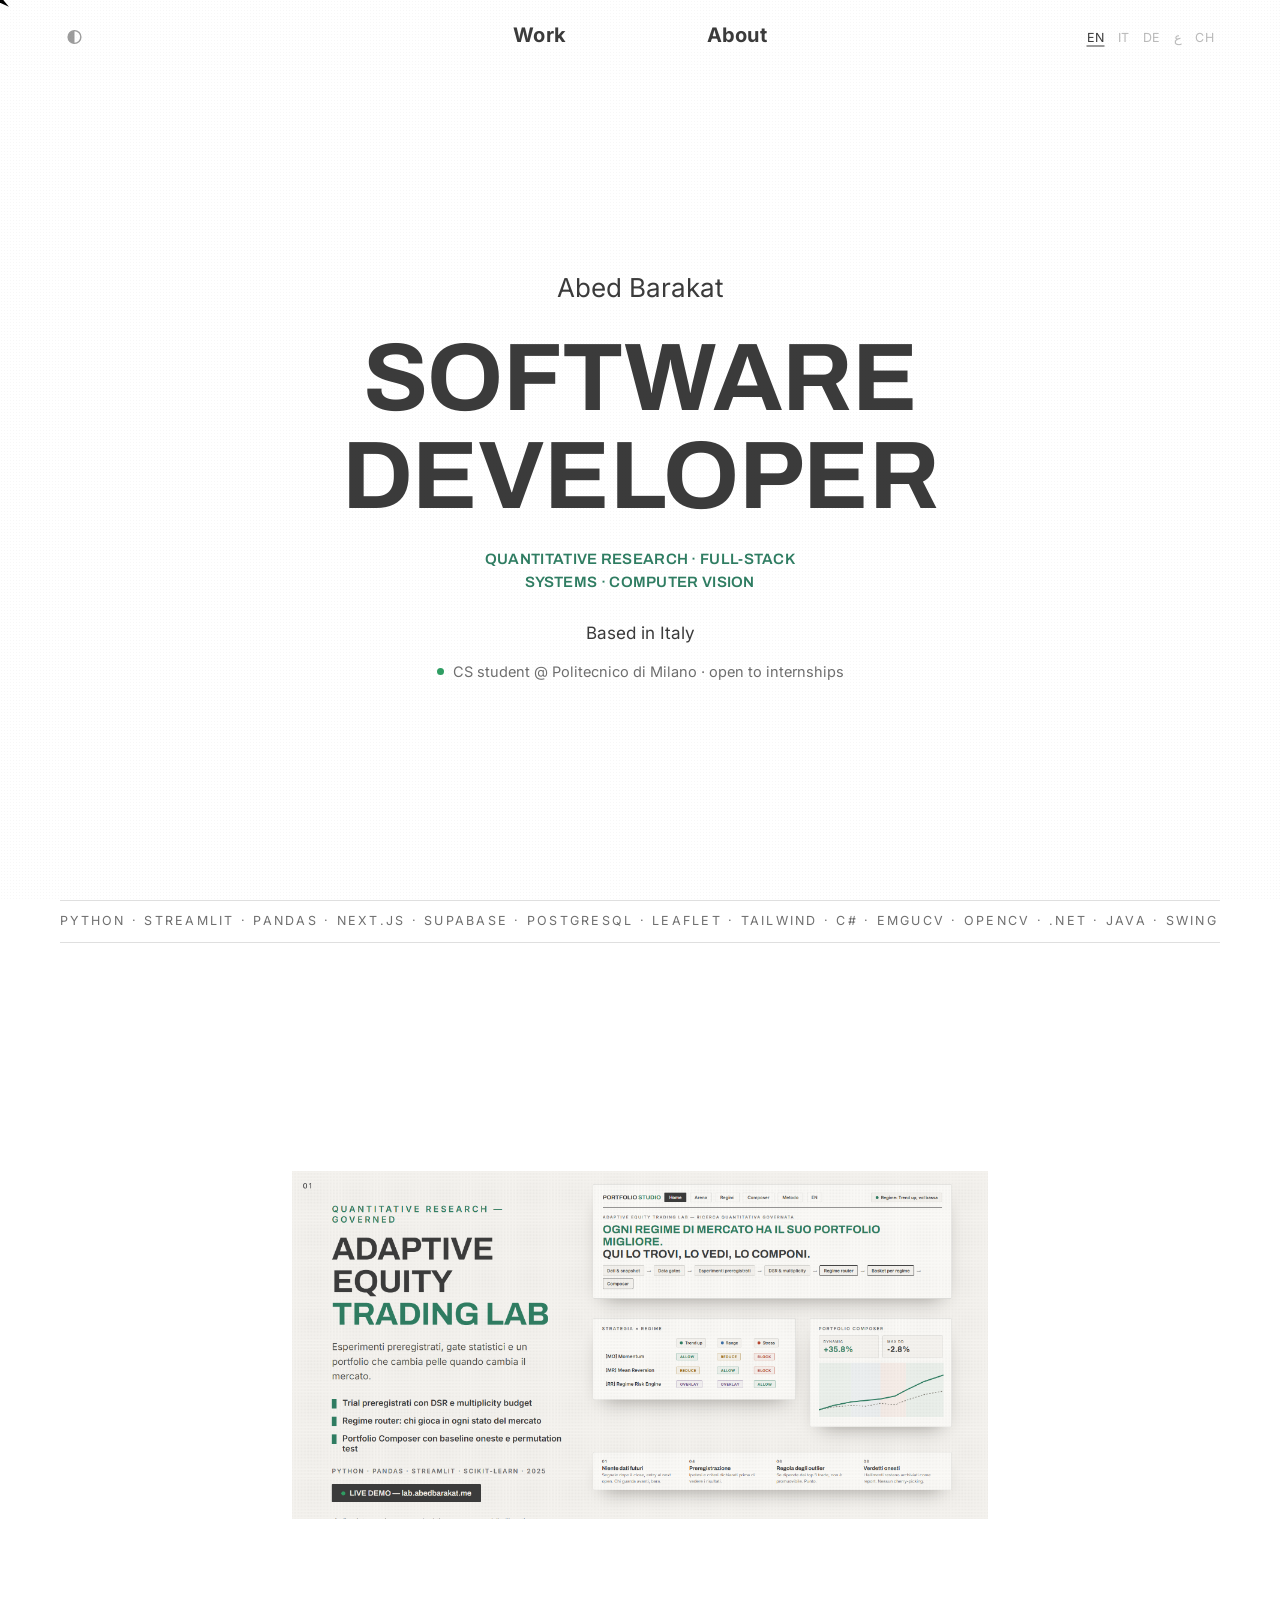
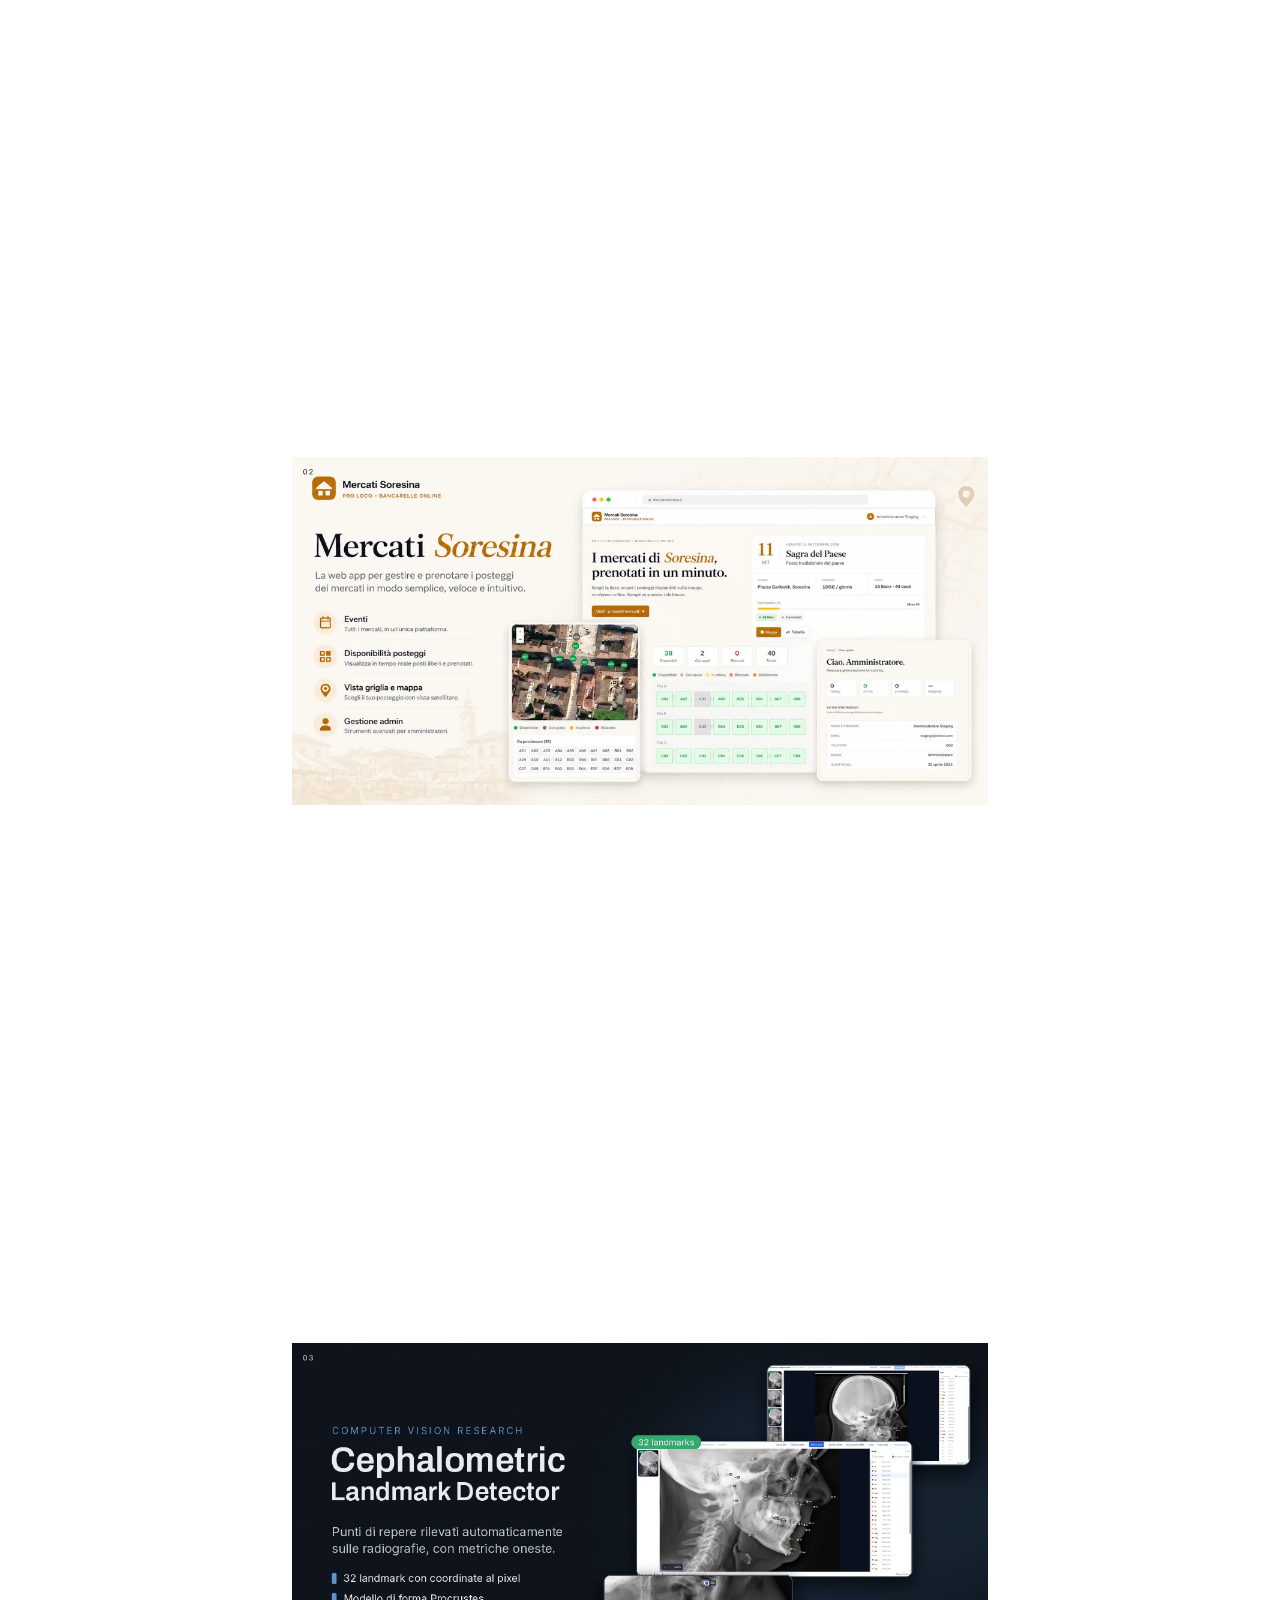
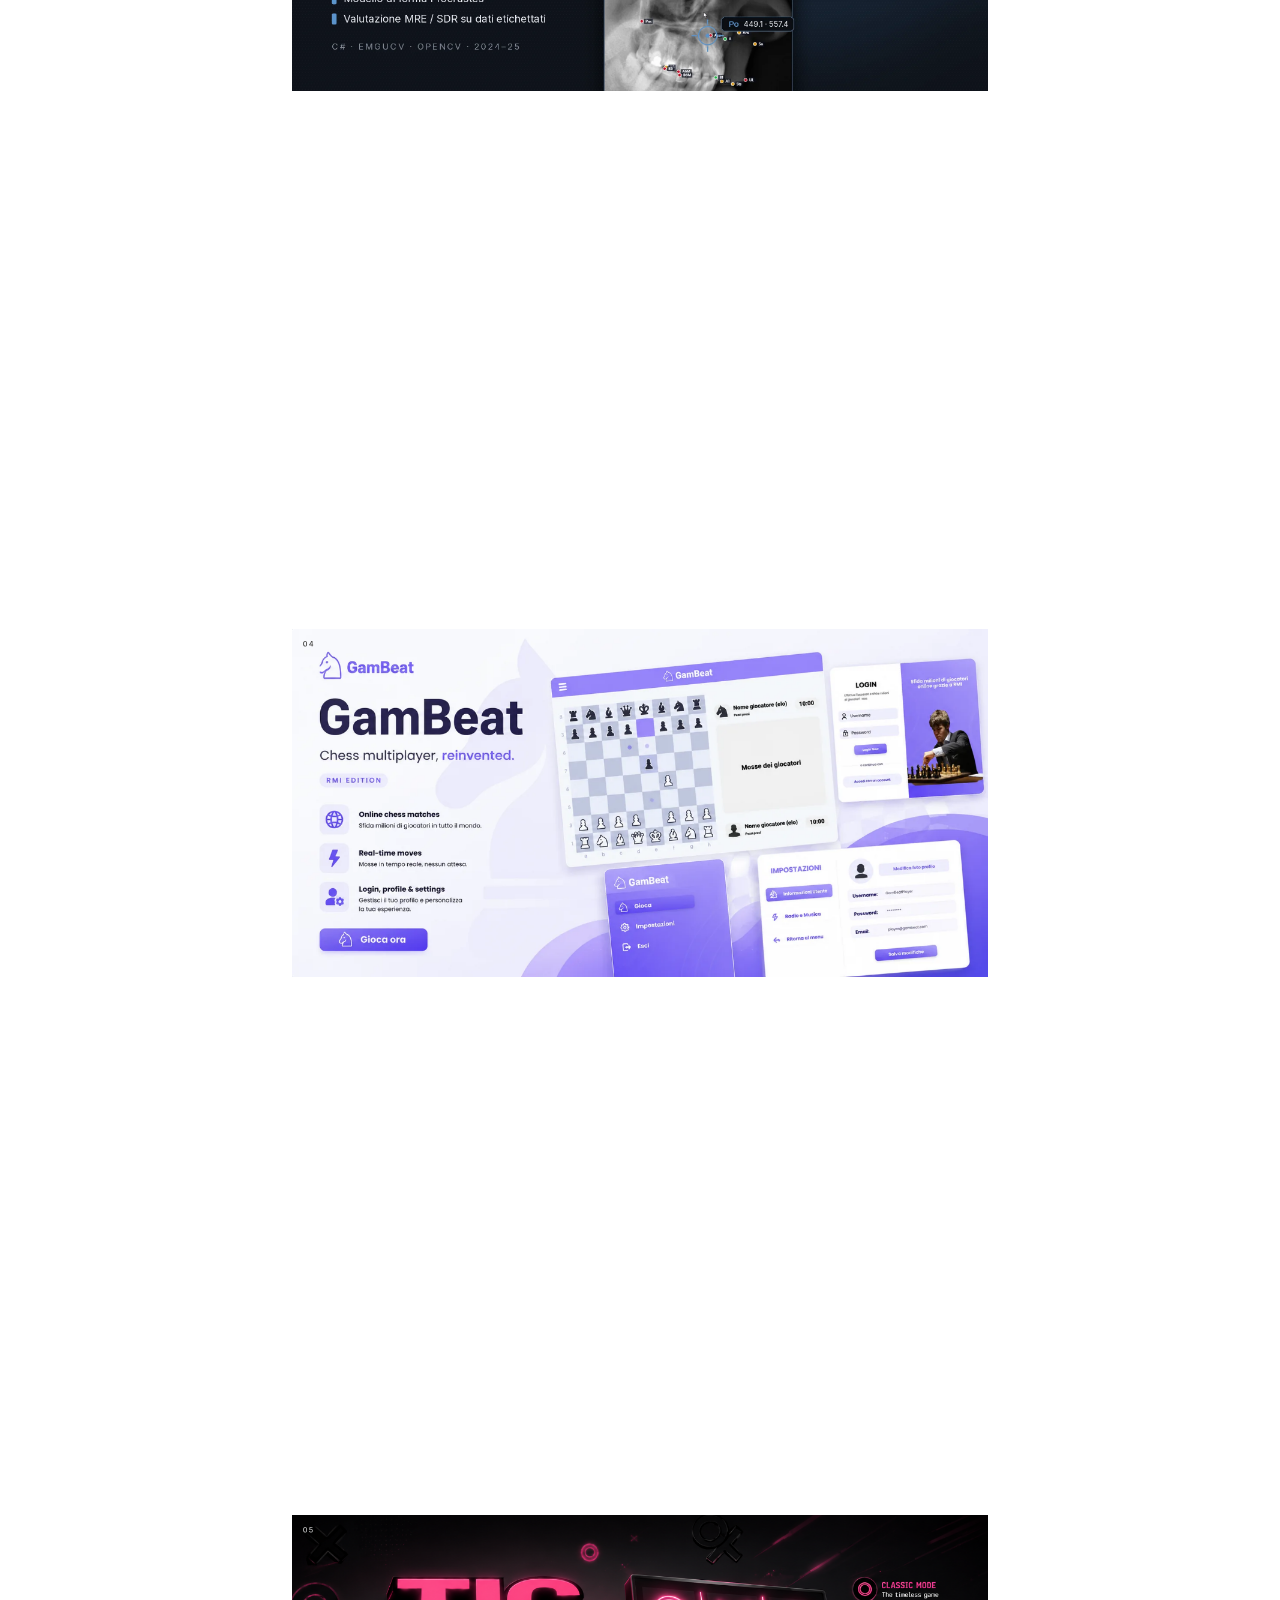
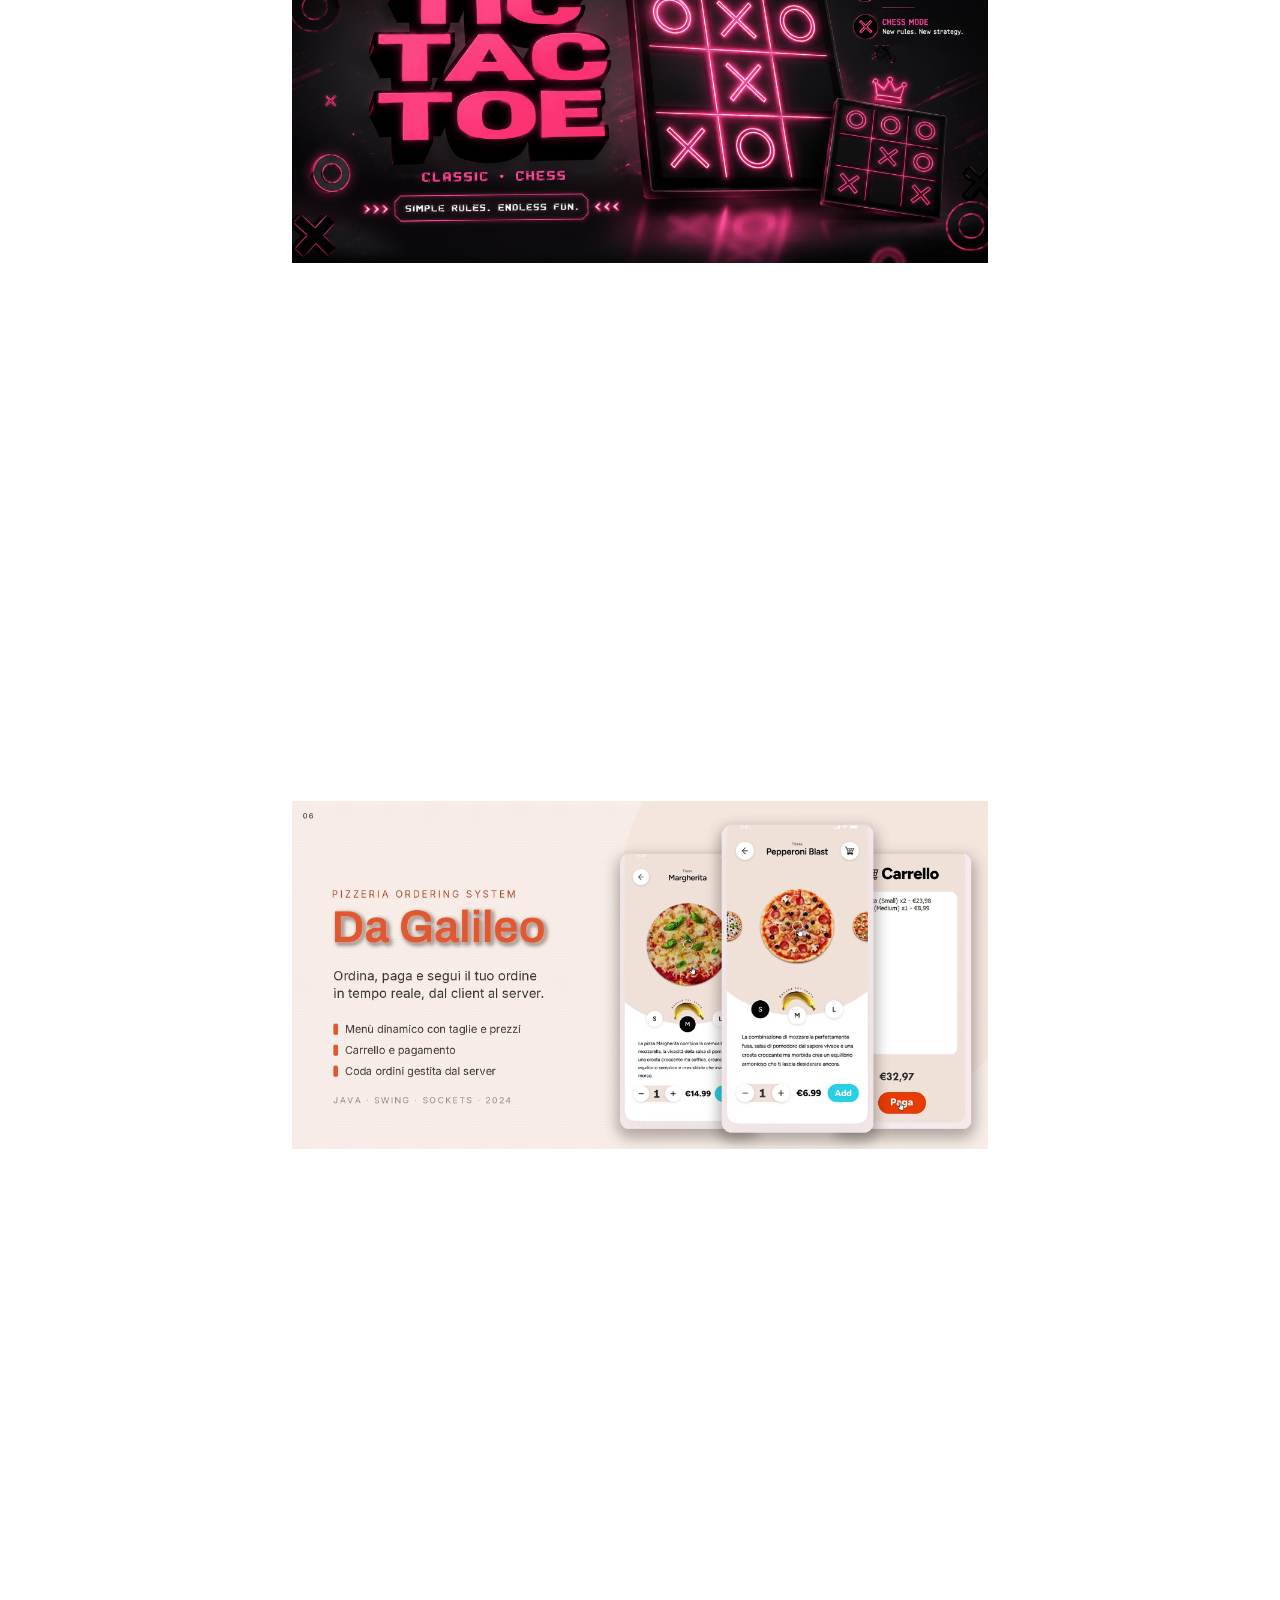
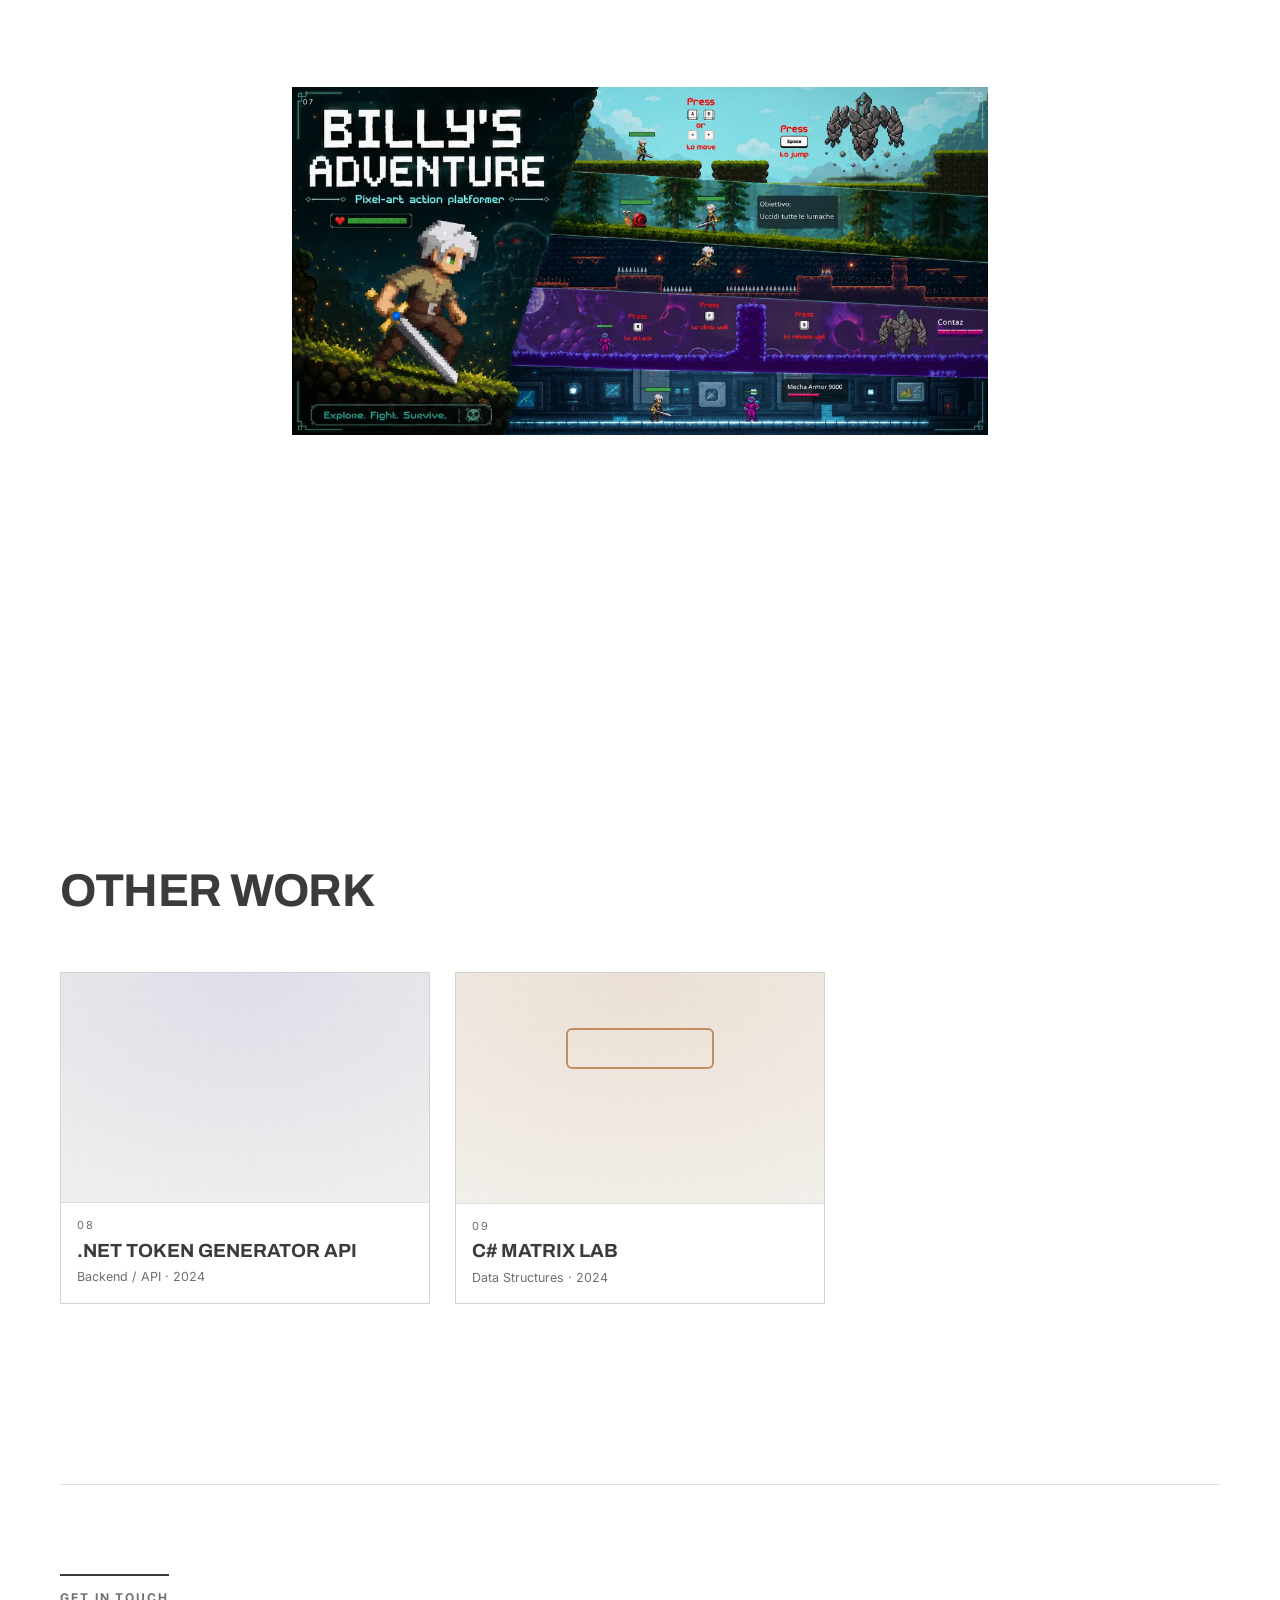
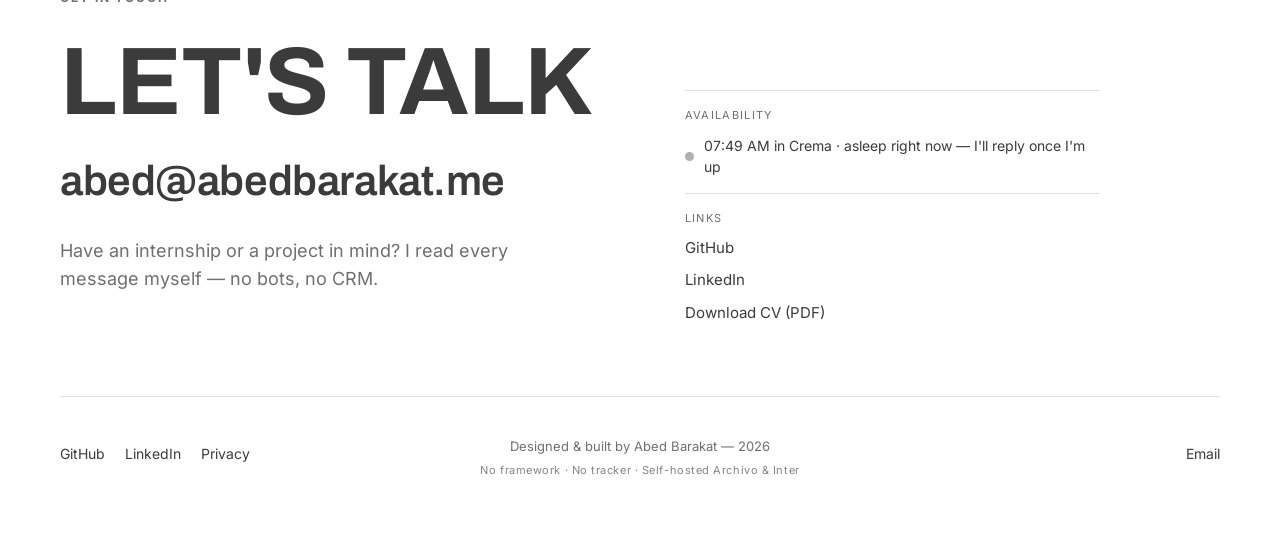
==== commit 5efb6388: "Add LinkedIn link (contact, footer, about panel)" ====
--- a/index.html
+++ b/index.html
@@ -466,14 +466,14 @@
         </div>
         <div class="ct-block">
           <div class="ct-blabel" data-i18n="contact.linksLabel">Links</div>
-          <div class="ct-links"><a class="av-link" href="https://github.com/PerfectPoH" target="_blank" rel="noopener">GitHub</a><a class="av-link" id="ctCv" data-i18n="about.cv" href="cv-en.pdf" download>Download CV (PDF)</a></div>
+          <div class="ct-links"><a class="av-link" href="https://github.com/PerfectPoH" target="_blank" rel="noopener">GitHub</a><a class="av-link" href="https://www.linkedin.com/in/abed-alrahman-barakat-16aa593ba/" target="_blank" rel="noopener">LinkedIn</a><a class="av-link" id="ctCv" data-i18n="about.cv" href="cv-en.pdf" download>Download CV (PDF)</a></div>
         </div>
       </aside>
     </div>
   </section>
 
   <footer class="footer">
-    <div class="foot-links"><a class="av-link" href="https://github.com/PerfectPoH" target="_blank" rel="noopener">GitHub</a><a class="av-link" href="privacy.html" data-i18n="footer.privacy">Privacy</a></div>
+    <div class="foot-links"><a class="av-link" href="https://github.com/PerfectPoH" target="_blank" rel="noopener">GitHub</a><a class="av-link" href="https://www.linkedin.com/in/abed-alrahman-barakat-16aa593ba/" target="_blank" rel="noopener">LinkedIn</a><a class="av-link" href="privacy.html" data-i18n="footer.privacy">Privacy</a></div>
     <div class="credit-wrap"><span class="credit" data-i18n="footer.credit">Designed & built by Abed Barakat — 2026</span><span class="colophon">No framework · No tracker · Self-hosted Archivo &amp; Inter</span></div>
     <a class="av-link" data-email-link href="#">Email</a>
   </footer>
@@ -811,7 +811,7 @@
   +'<div class="av-meta">'
   +'<div class="blk av-rev" style="--d:.5s"><div class="lbl">'+A.focusLabel+'</div><ul>'+(A.focus||[]).map(f=>'<li>'+f+'</li>').join("")+'</ul></div>'
   +'<div class="blk av-rev" style="--d:.58s"><div class="lbl">'+A.langLabel+'</div><div class="langline">'+A.langs+'</div></div>'
-  +'<div class="blk av-rev" style="--d:.66s"><div class="lbl">'+A.contactLabel+'</div><div class="av-links"><a class="av-link" href="https://github.com/PerfectPoH" target="_blank" rel="noopener">GitHub</a><a class="av-link" data-email-link href="#">Email</a><a class="av-link" href="'+(lang==="it"?"cv-it.pdf":"cv-en.pdf")+'" download>'+(A.cv||"CV (PDF)")+'</a></div></div>'
+  +'<div class="blk av-rev" style="--d:.66s"><div class="lbl">'+A.contactLabel+'</div><div class="av-links"><a class="av-link" href="https://github.com/PerfectPoH" target="_blank" rel="noopener">GitHub</a><a class="av-link" href="https://www.linkedin.com/in/abed-alrahman-barakat-16aa593ba/" target="_blank" rel="noopener">LinkedIn</a><a class="av-link" data-email-link href="#">Email</a><a class="av-link" href="'+(lang==="it"?"cv-it.pdf":"cv-en.pdf")+'" download>'+(A.cv||"CV (PDF)")+'</a></div></div>'
   +'</div>'
   +'<svg class="sig av-rev" style="--d:.7s" viewBox="0 0 240 90" aria-hidden="true"><path d="M22,64 C14,44 30,18 40,24 C50,30 36,58 28,66 C40,56 48,50 56,52 M64,22 C60,40 58,54 58,62 C64,50 76,46 77,54 C78,62 66,68 61,62 M88,56 C98,54 102,46 95,45 C88,44 84,54 90,60 C96,64 104,60 108,56 M136,20 C130,40 127,54 127,62 C132,50 142,44 145,52 C147,59 138,66 131,60"/><path d="M16,78 C70,86 150,82 224,64"/></svg>'
   +'</div></div>';
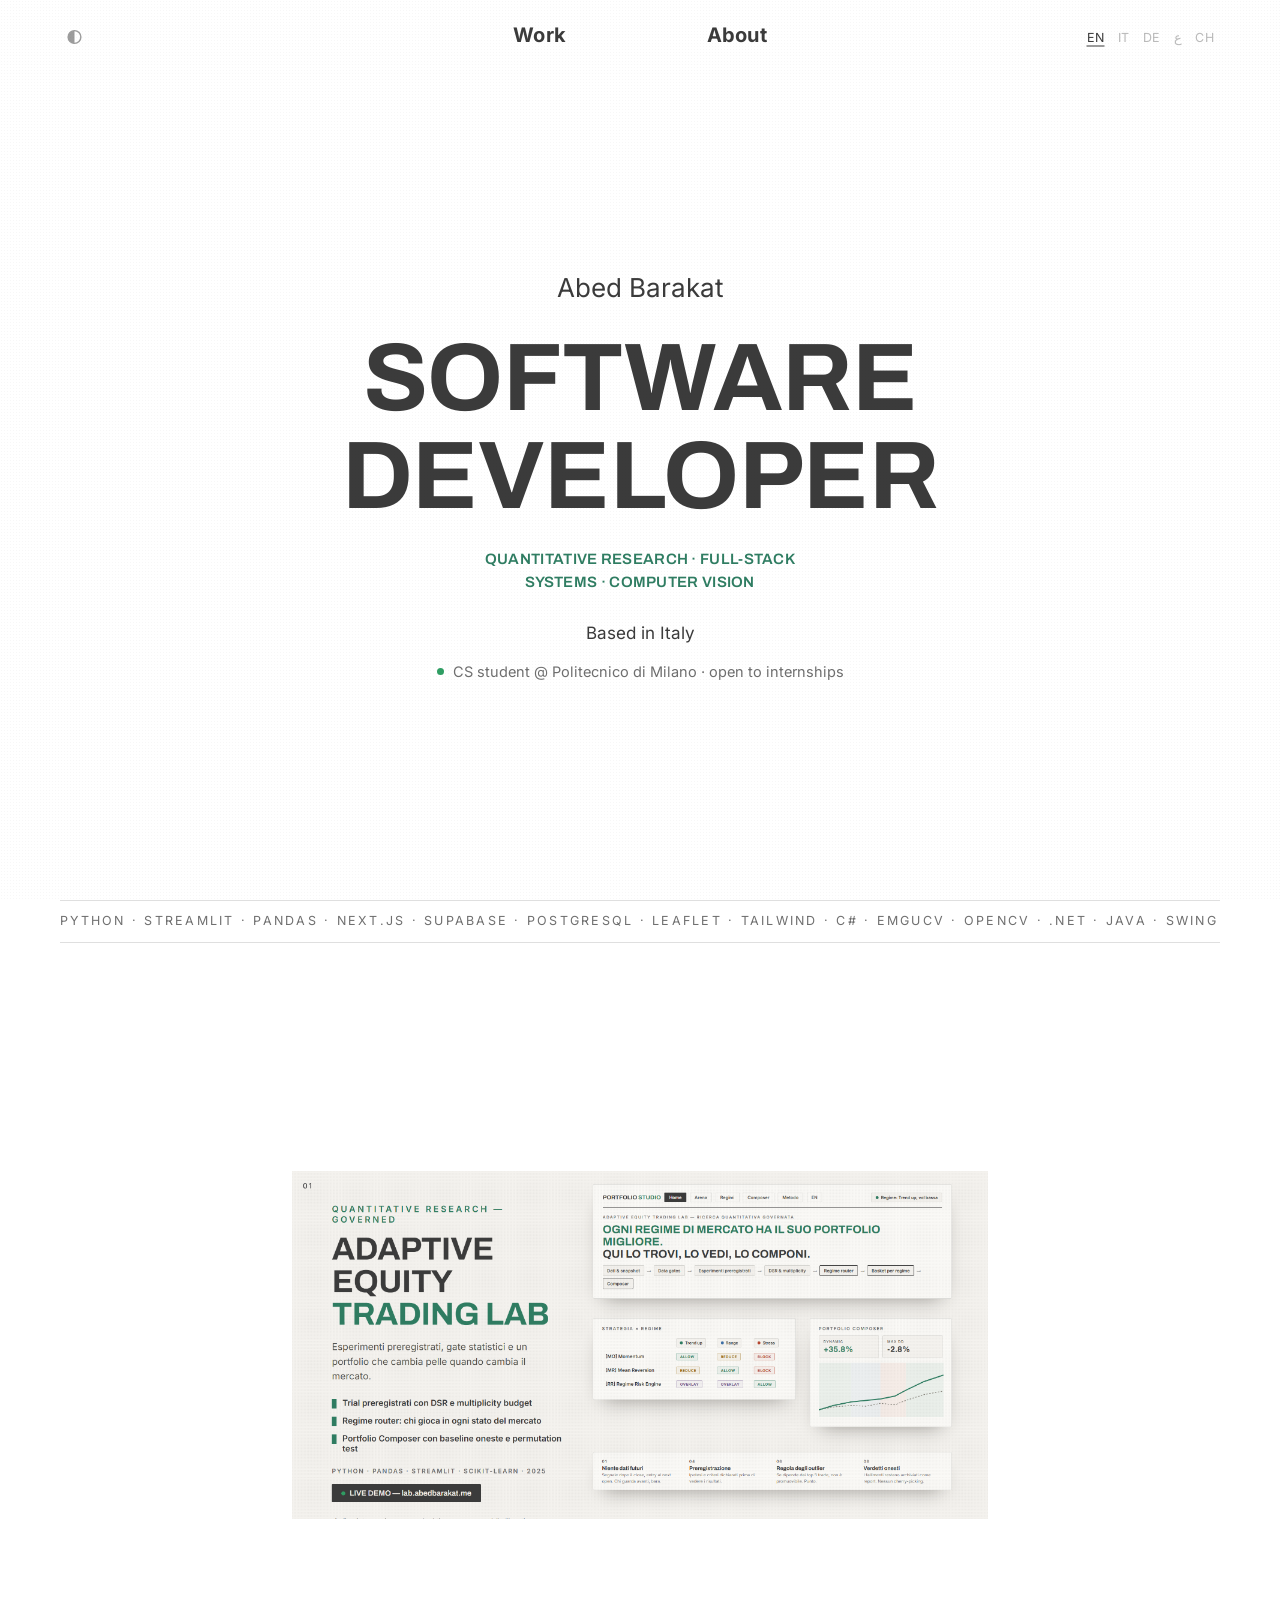
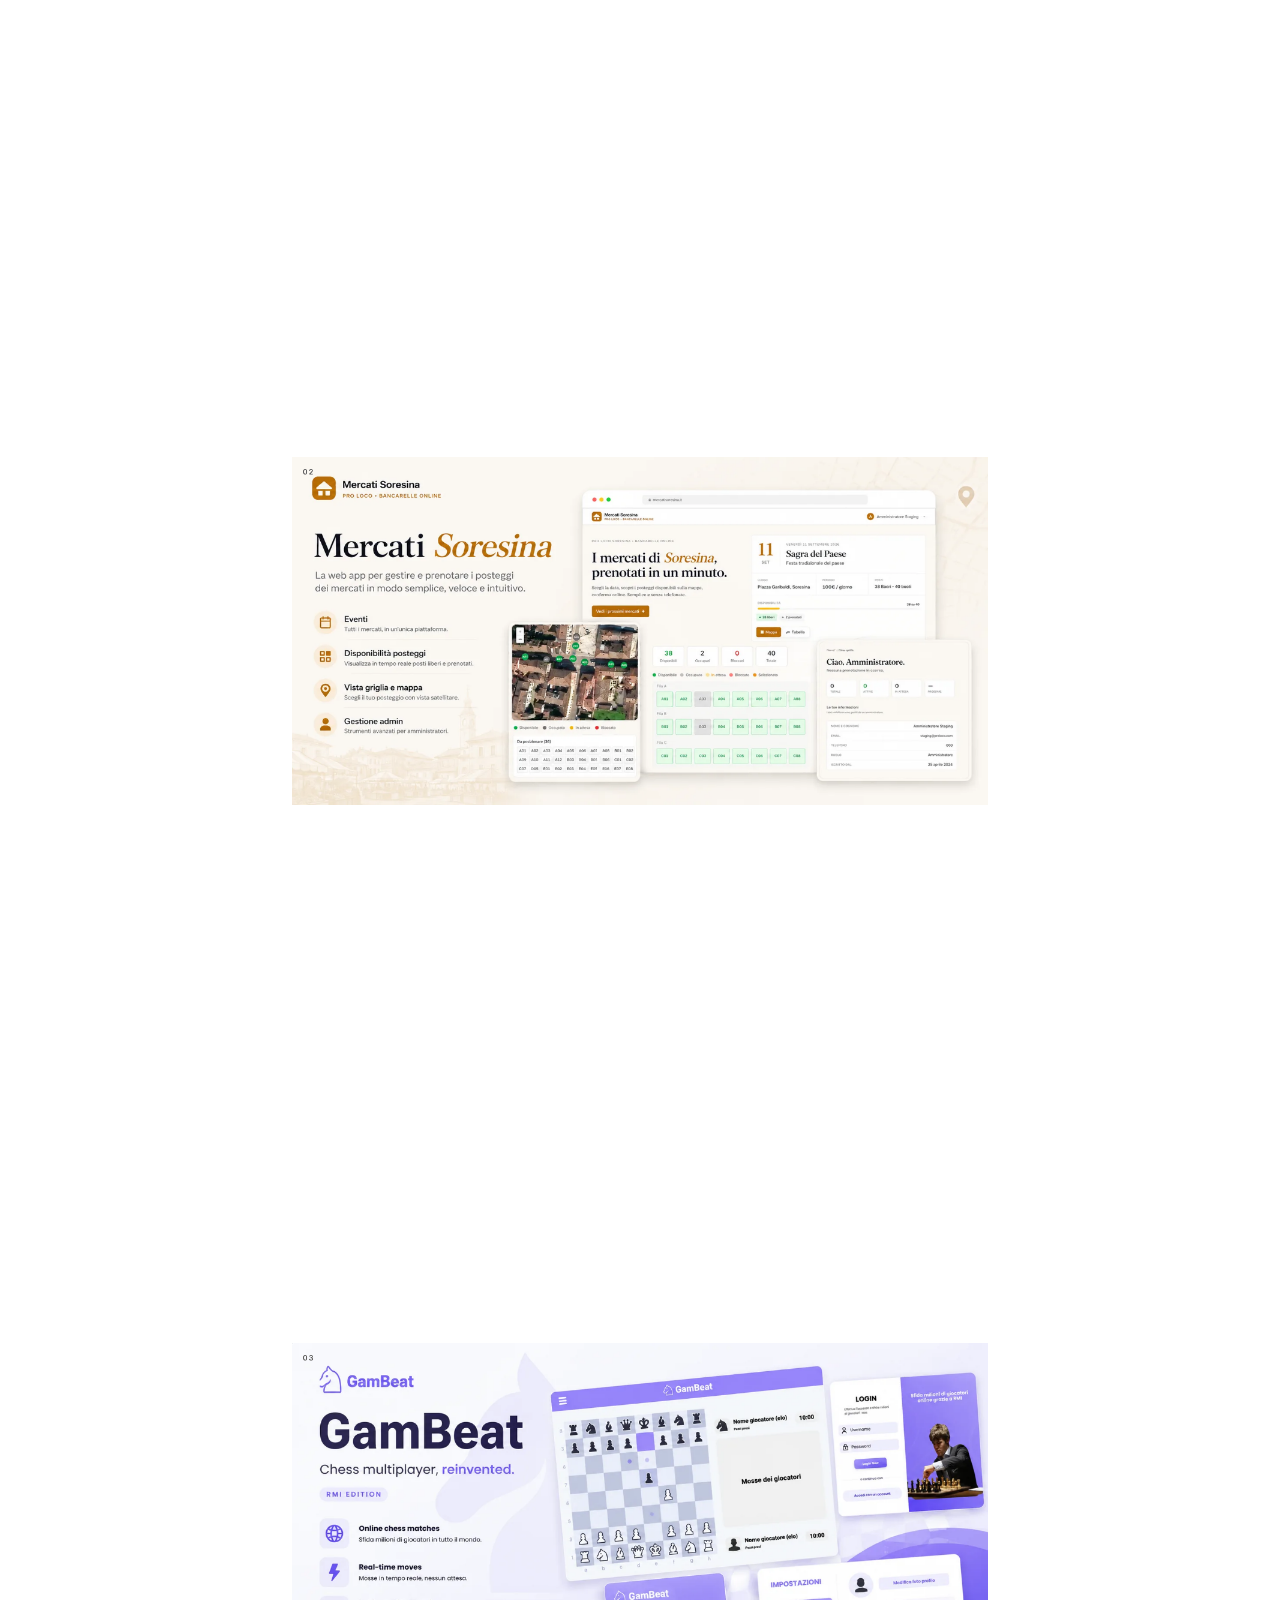
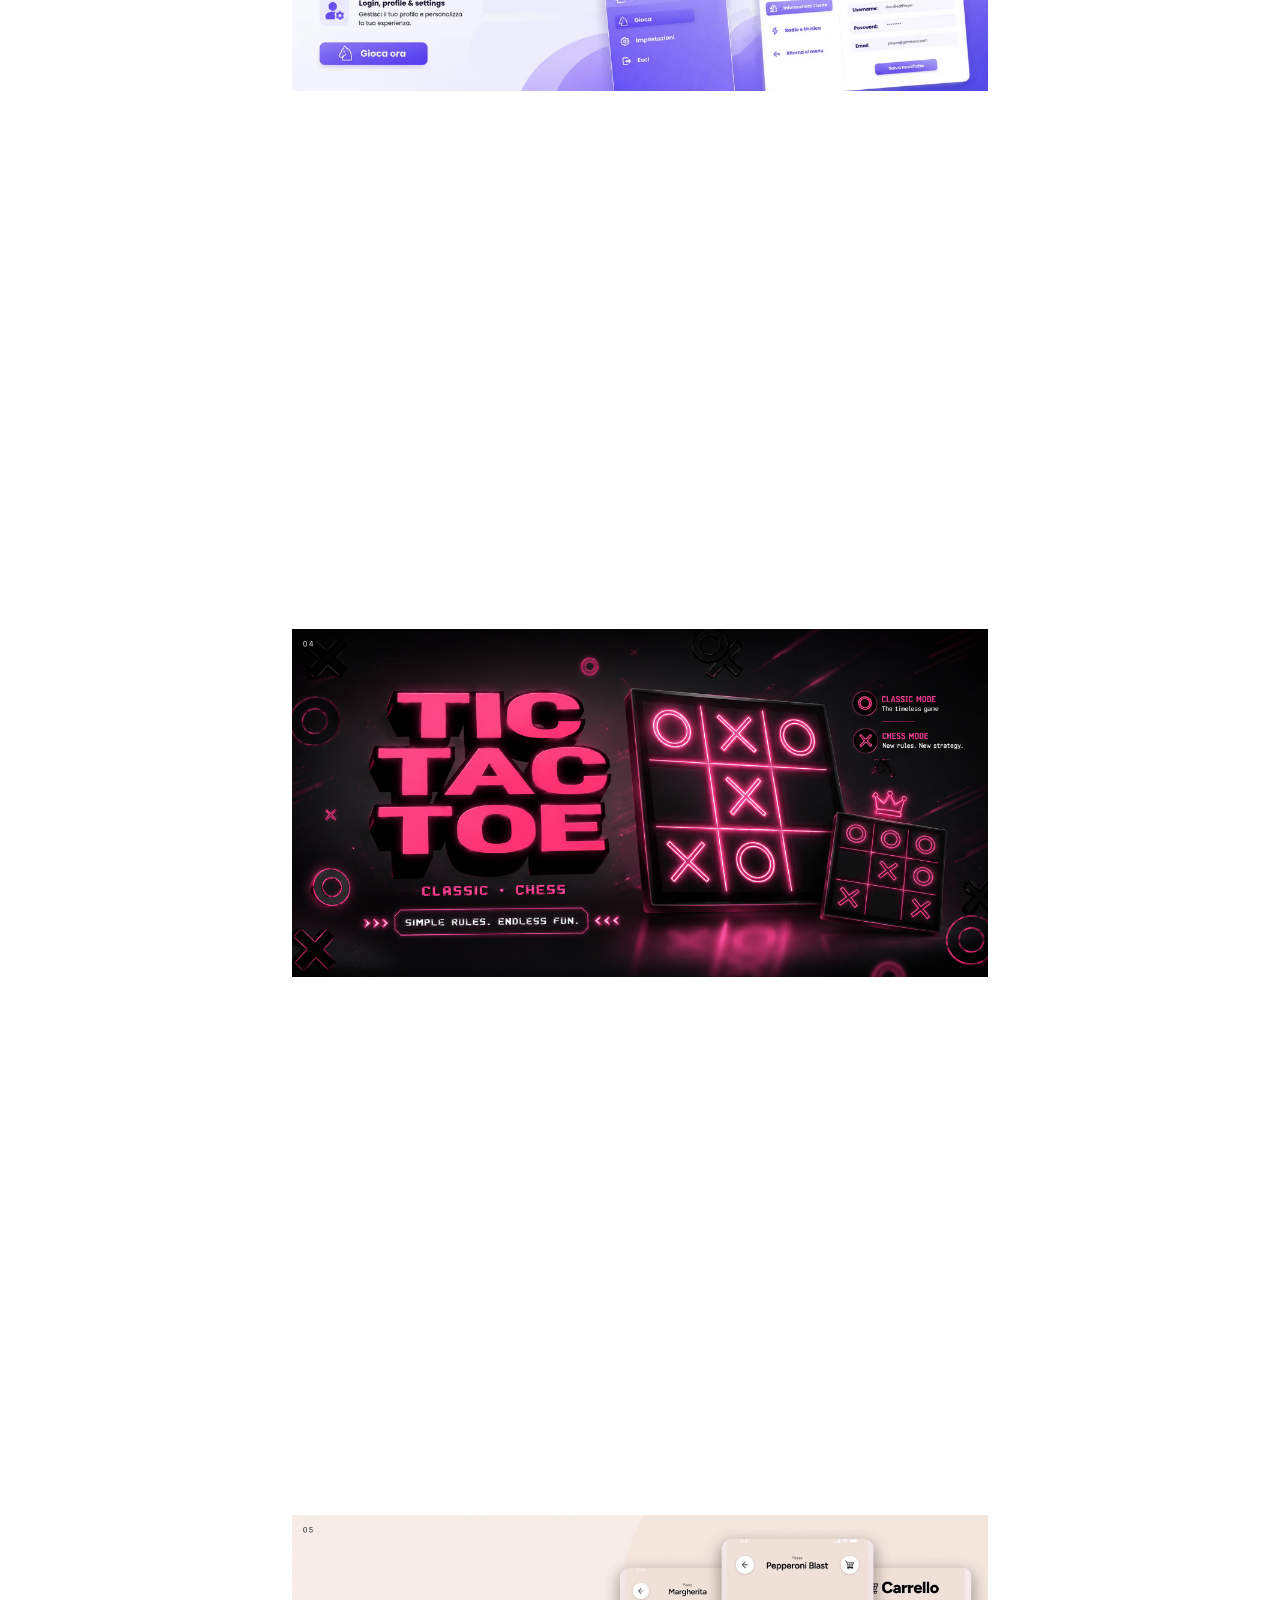
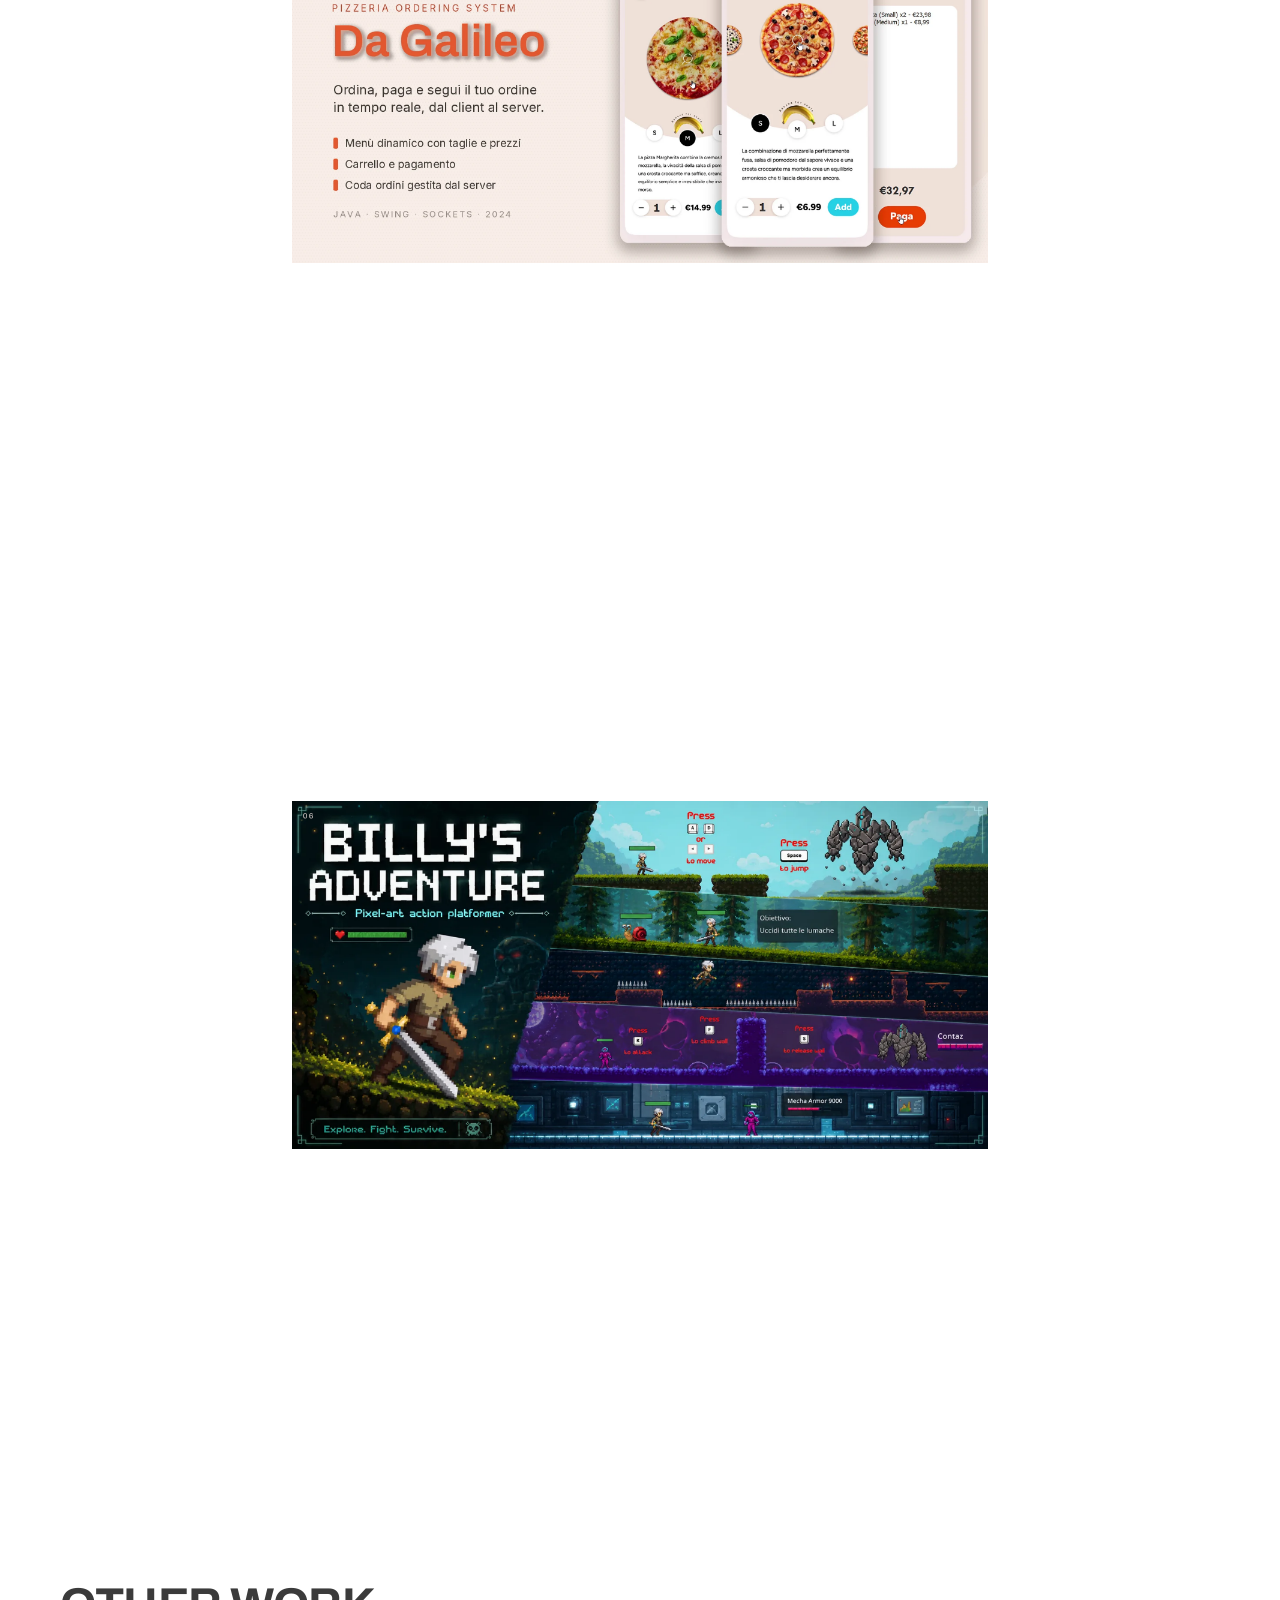
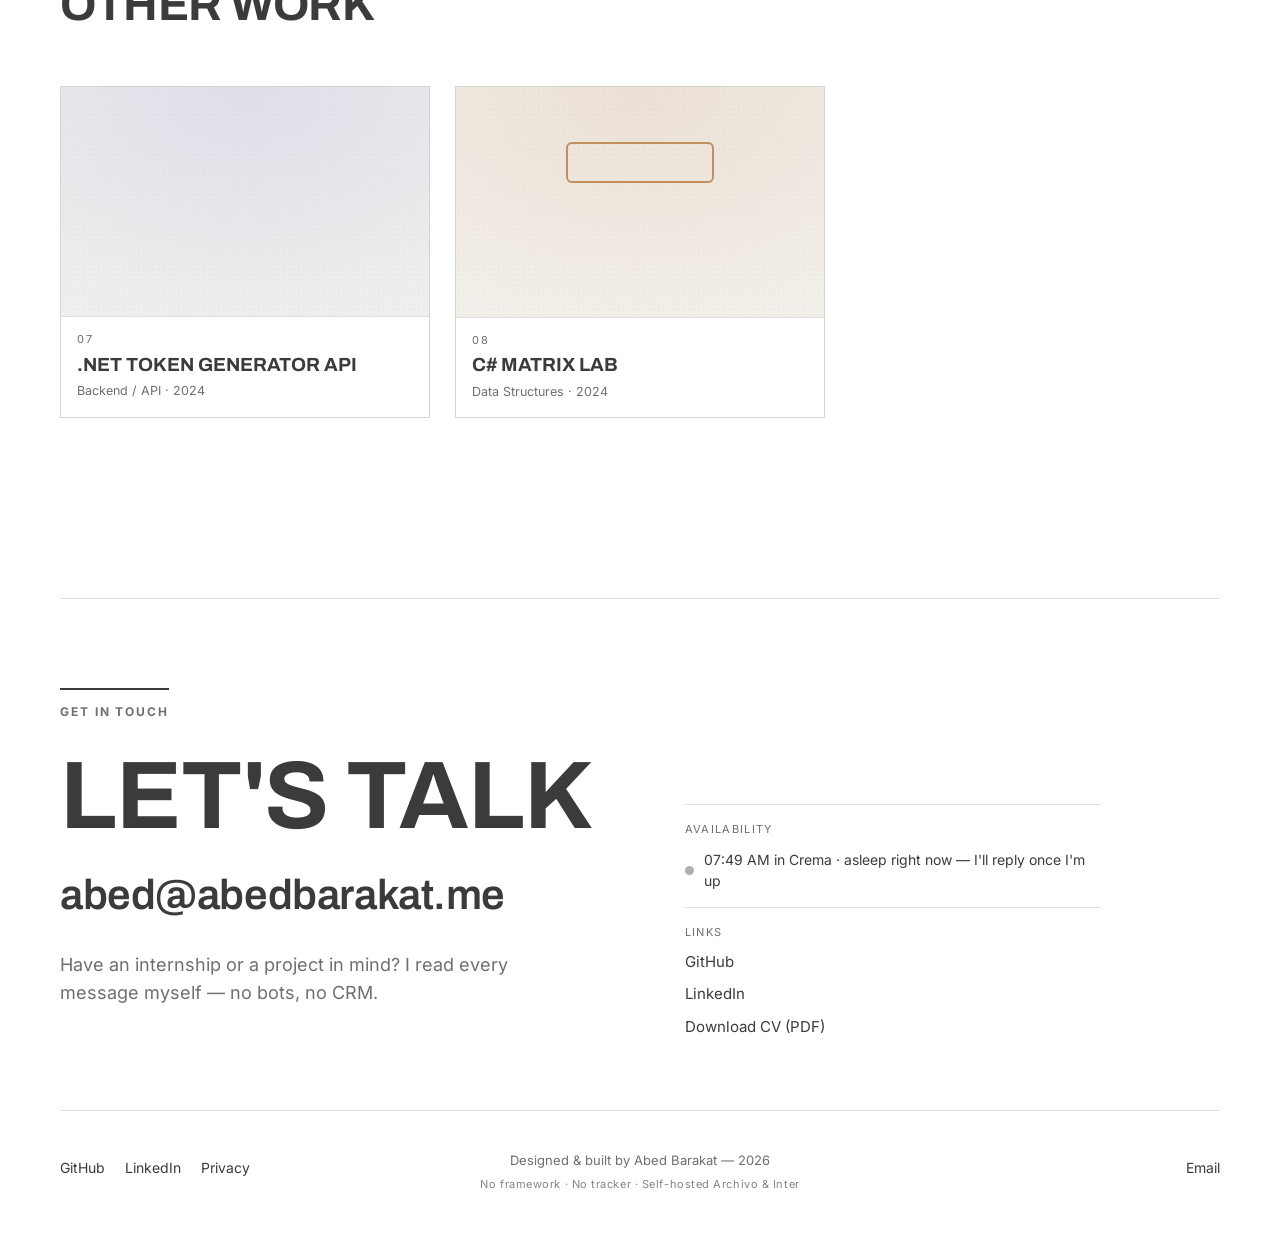
==== commit dd12953e: "Temporarily hide Cephalometric project until release" ====
--- a/index.html
+++ b/index.html
@@ -488,7 +488,8 @@
 const PROJECTS=[
  {id:"adaptive-equity-trading-lab",pvc:"#2f7d62",pv:"trade",year:"2025",stack:["Python","Streamlit","pandas","Statistics"],github:"https://github.com/PerfectPoH/adaptive-equity-trading-lab",demo:"https://lab.abedbarakat.me",banner:"media/tradinglab-banner.png"},
  {id:"soresina-mercati",pvc:"#c2532b",pv:"stalls",year:"2025",stack:["Next.js 14","Supabase","PostgreSQL","Leaflet","Tailwind"],github:"https://github.com/PerfectPoH/soresina-mercati",video:"media/soresina-trailer.mp4",banner:"media/mercati-soresina.webp"},
- {id:"cephalometric-landmark-detector",pvc:"#3b6ea5",pv:"ceph",year:"2024–25",stack:["C#","EmguCV","WinForms","OpenCV"],github:"https://github.com/PerfectPoH/cephalometric-landmark-detector",private:true,video:"media/ceph-trailer.mp4",banner:"media/ceph-banner.webp"},
+ // HIDDEN until release — uncomment this line to re-enable the Cephalometric project:
+ // {id:"cephalometric-landmark-detector",pvc:"#3b6ea5",pv:"ceph",year:"2024–25",stack:["C#","EmguCV","WinForms","OpenCV"],github:"https://github.com/PerfectPoH/cephalometric-landmark-detector",private:true,video:"media/ceph-trailer.mp4",banner:"media/ceph-banner.webp"},
  {id:"java-chess-rmi",pvc:"#6b4f8a",pv:"chess",year:"2024",stack:["Java","Swing","Java RMI"],github:"https://github.com/PerfectPoH/java-chess-rmi",video:"media/gambeat-trailer.mp4",banner:"media/gambeat.webp"},
  {id:"java-tic-tac-toe-deluxe",pvc:"#c0922b",pv:"ttt",year:"2024",stack:["Java","Swing","Java Sound"],github:"https://github.com/PerfectPoH/java-tic-tac-toe-deluxe",banner:"media/tictactoe-banner.png",video:"media/tictactoe.mp4",download:"downloads/tictactoe.zip"},
  {id:"pizzeria-ordering-system",pvc:"#b5462f",pv:"pizza",year:"2024",stack:["Java","Swing","Sockets"],github:"https://github.com/PerfectPoH/pizzeria-ordering-system",video:"media/pizzeria-trailer.mp4",banner:"media/pizzeria-banner.webp"},
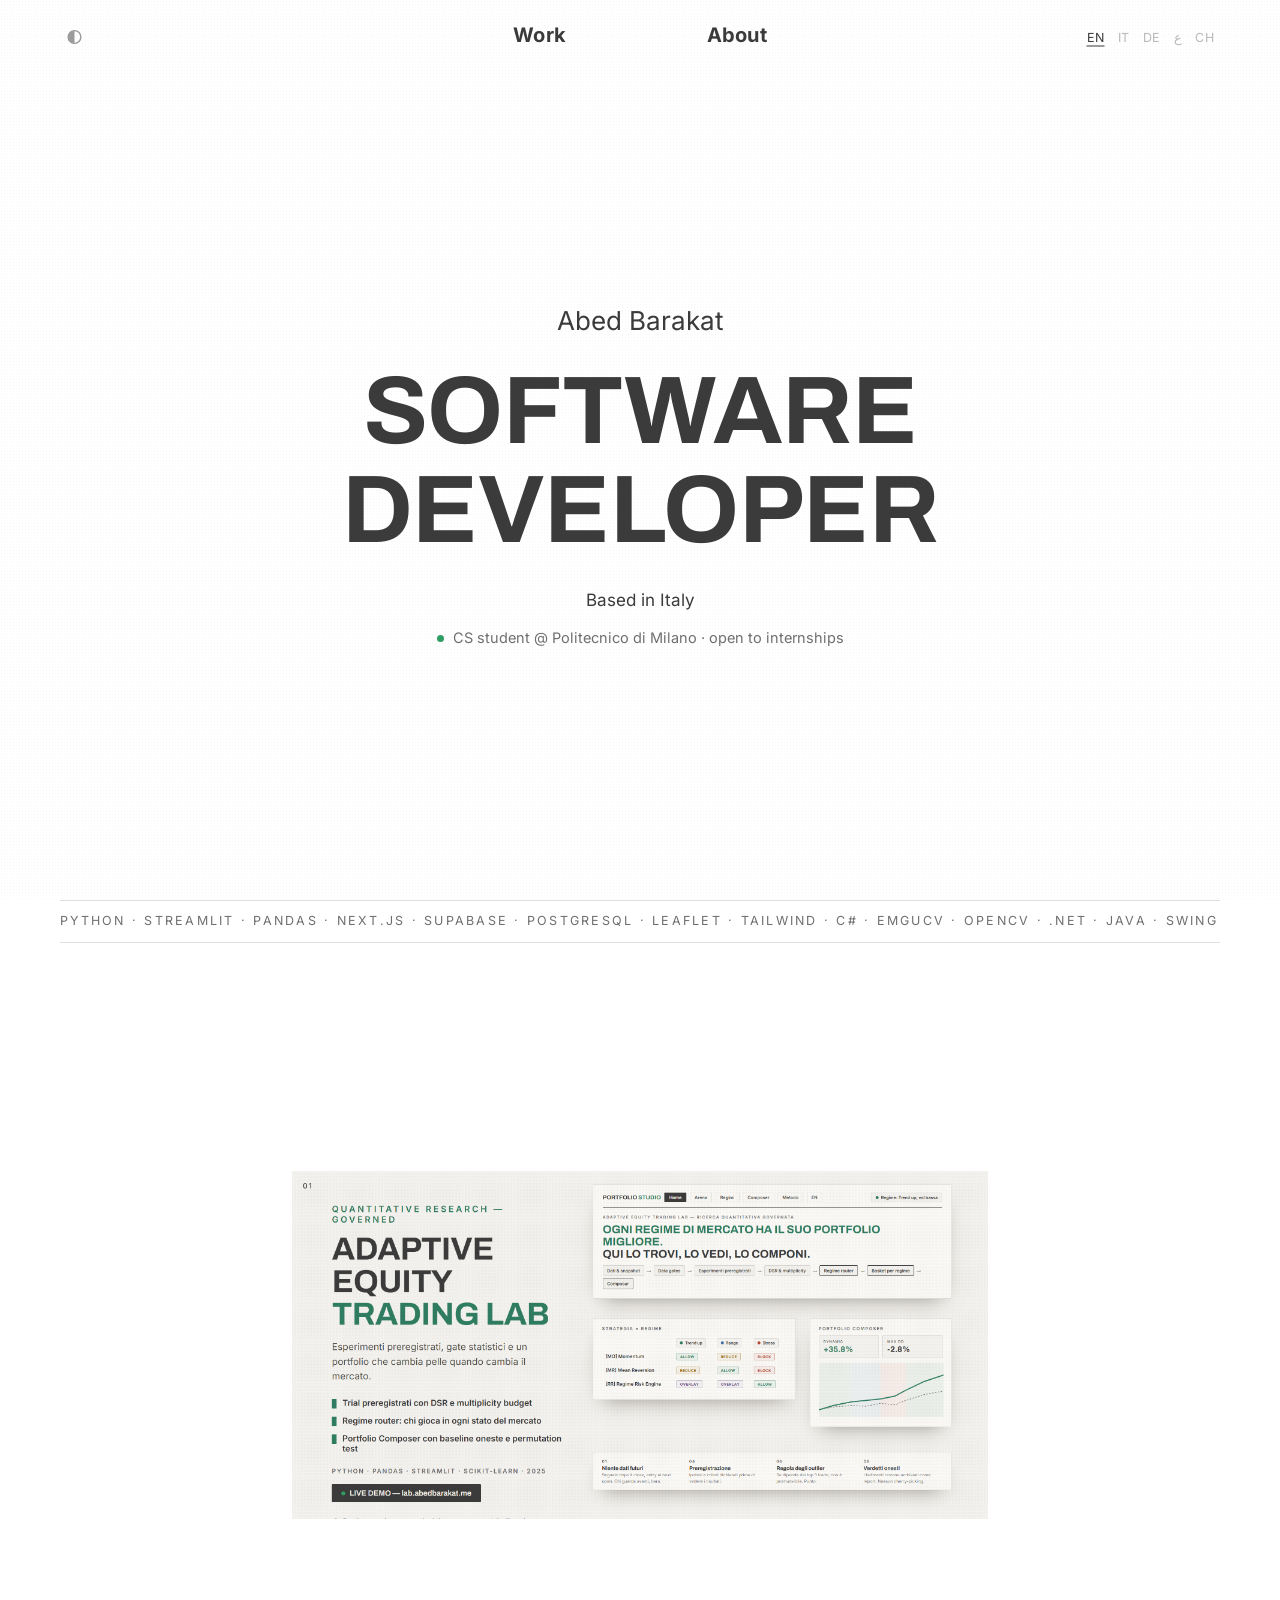
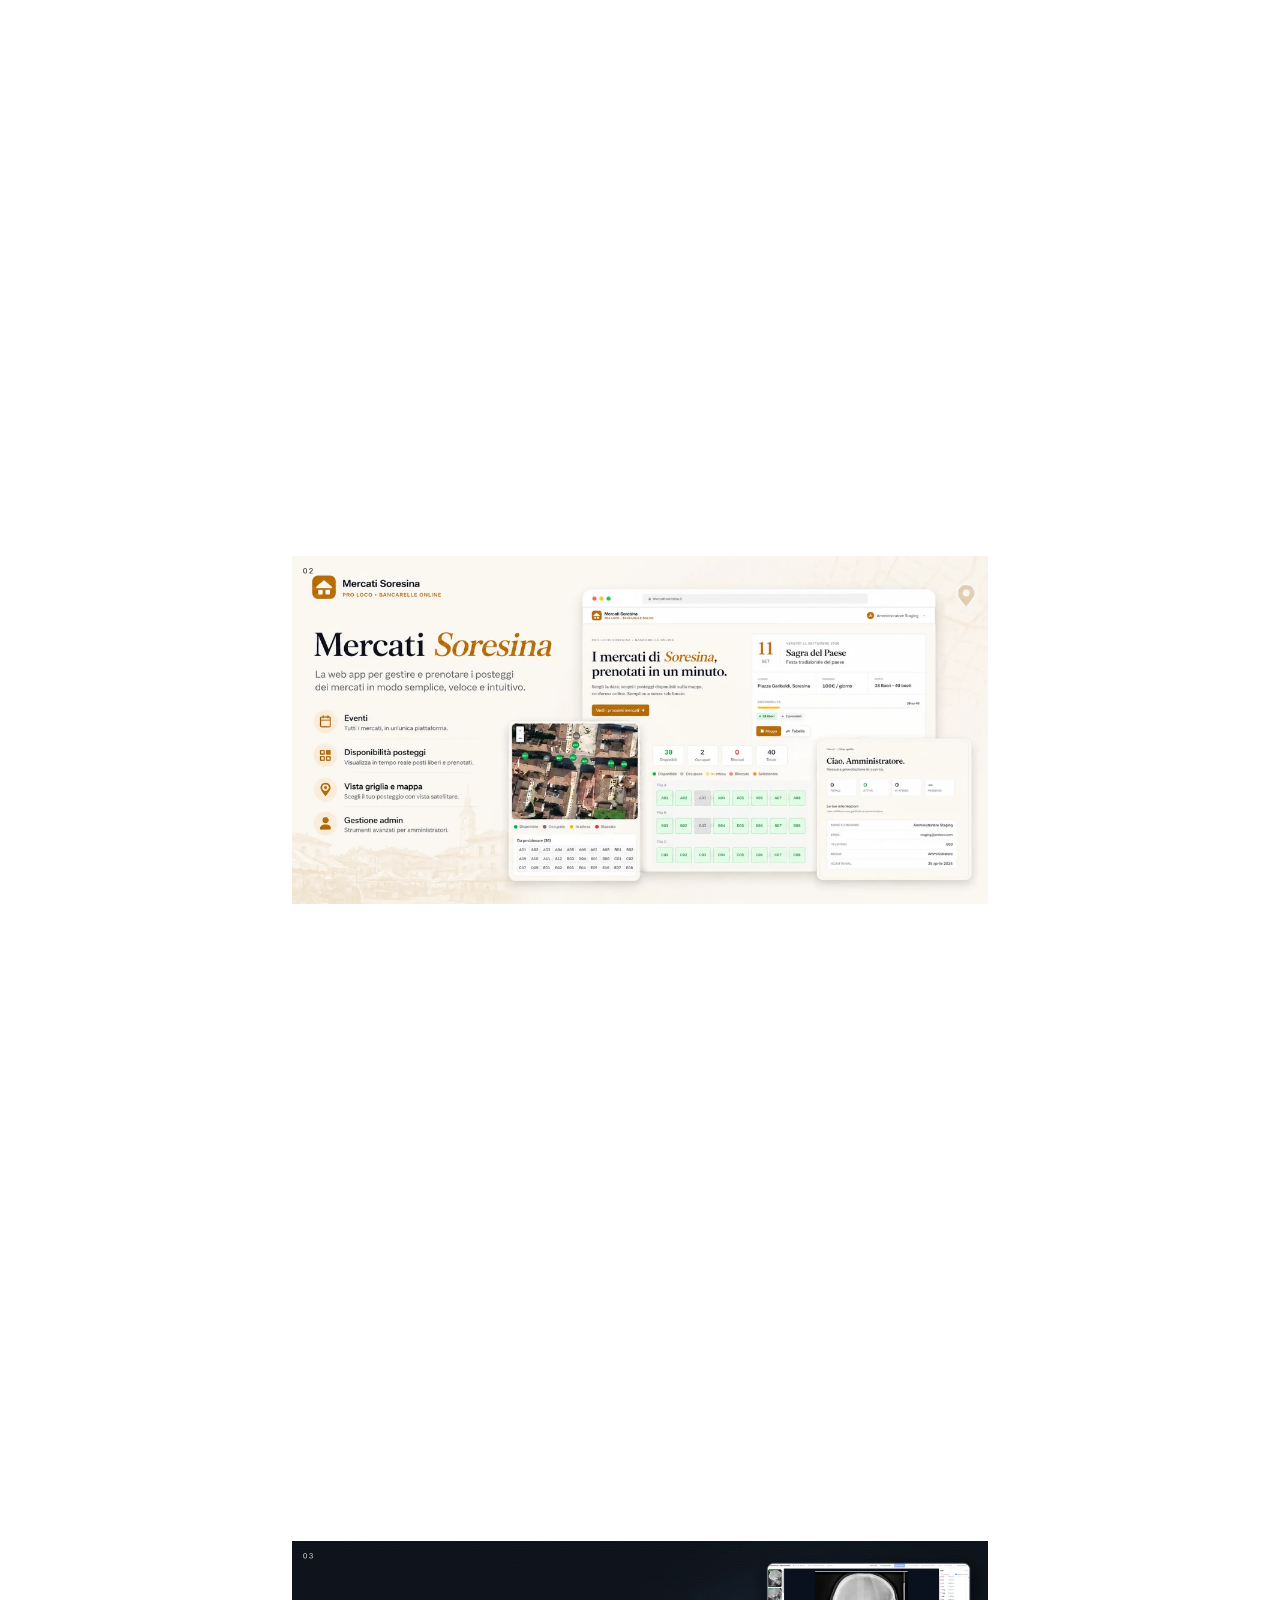
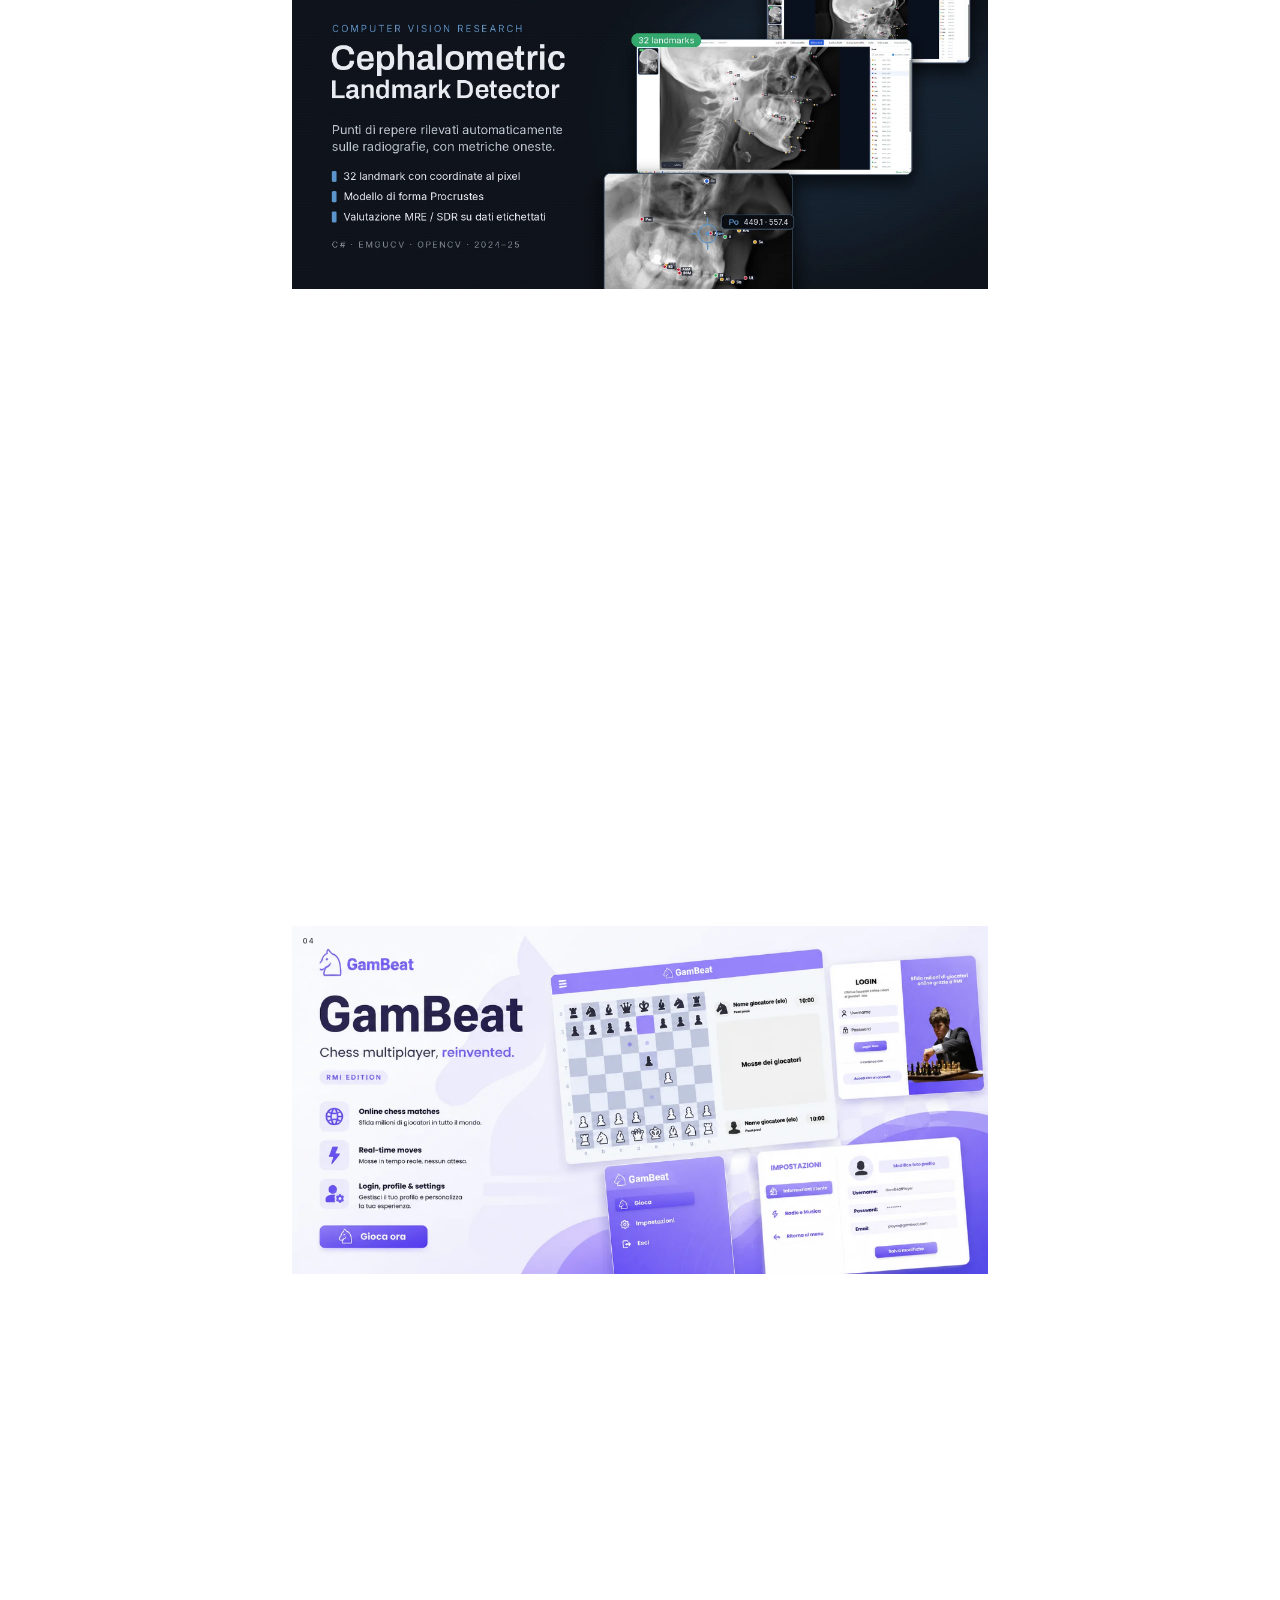
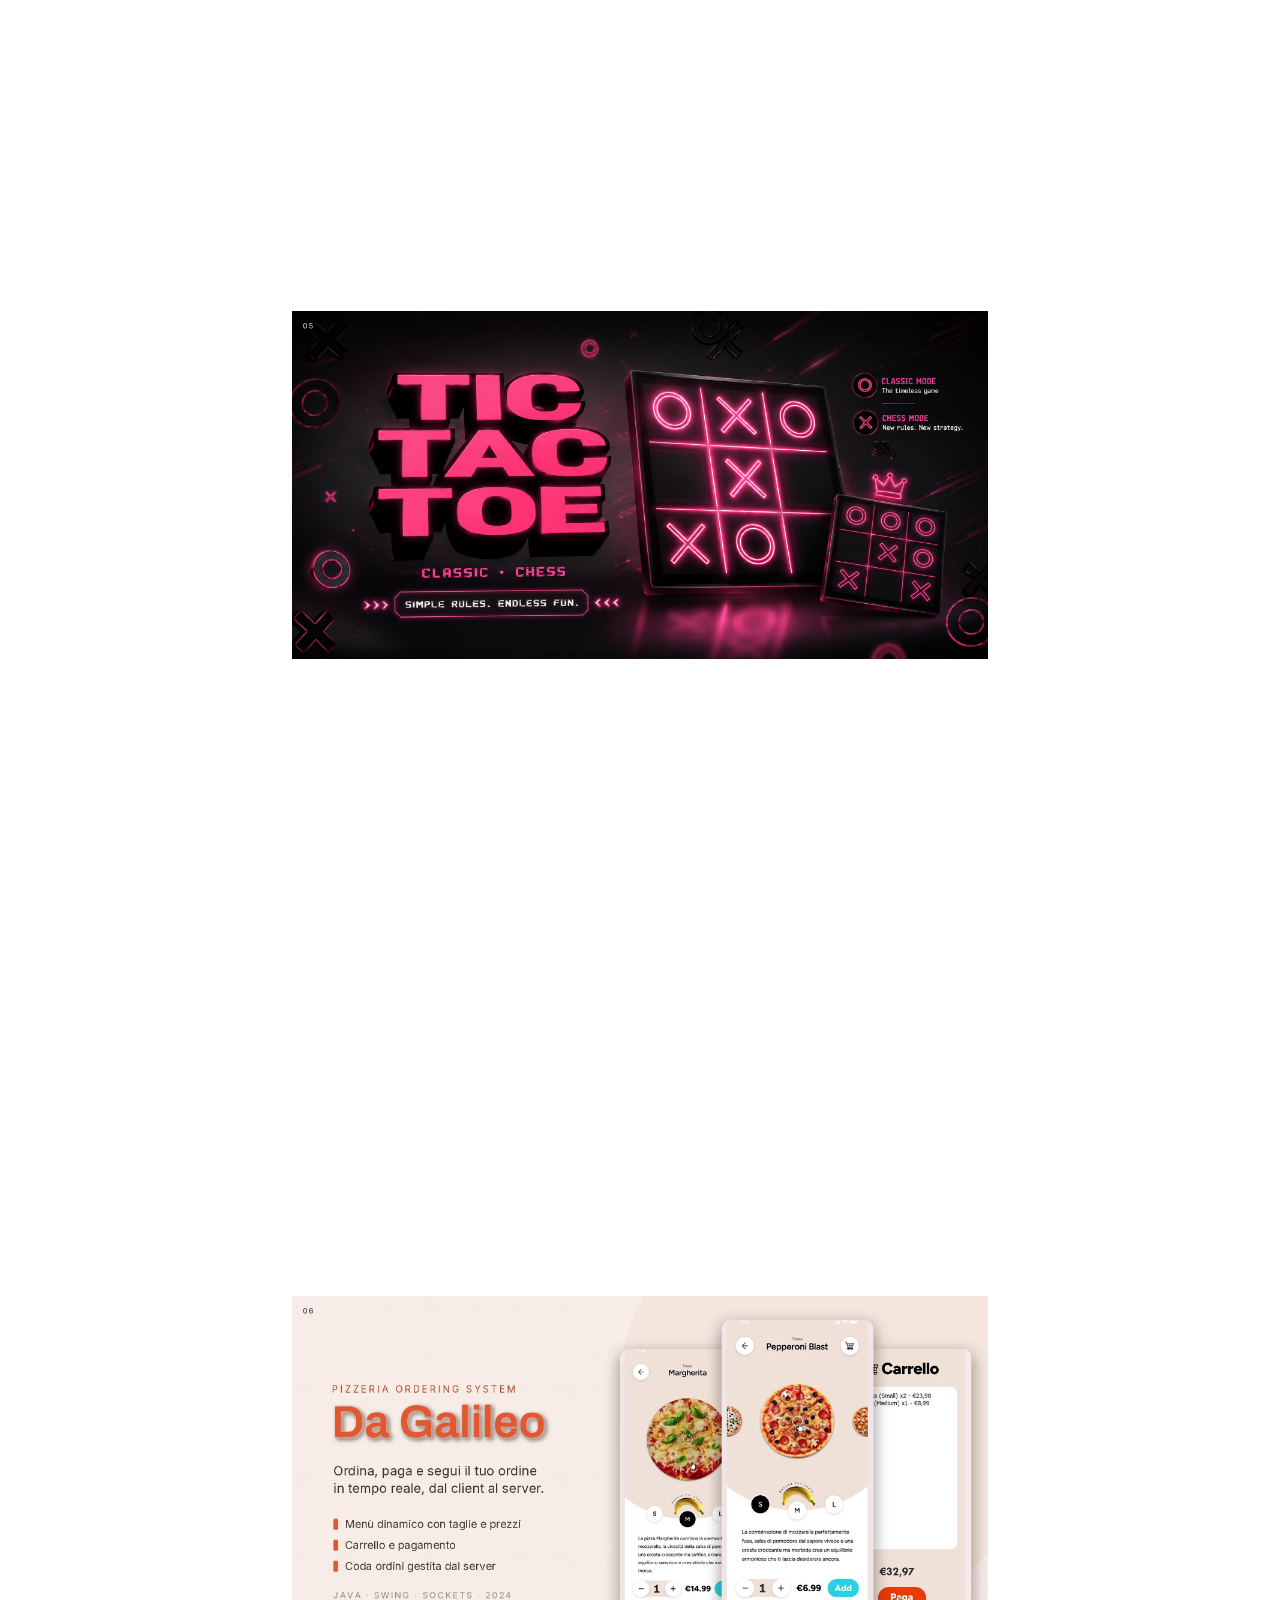
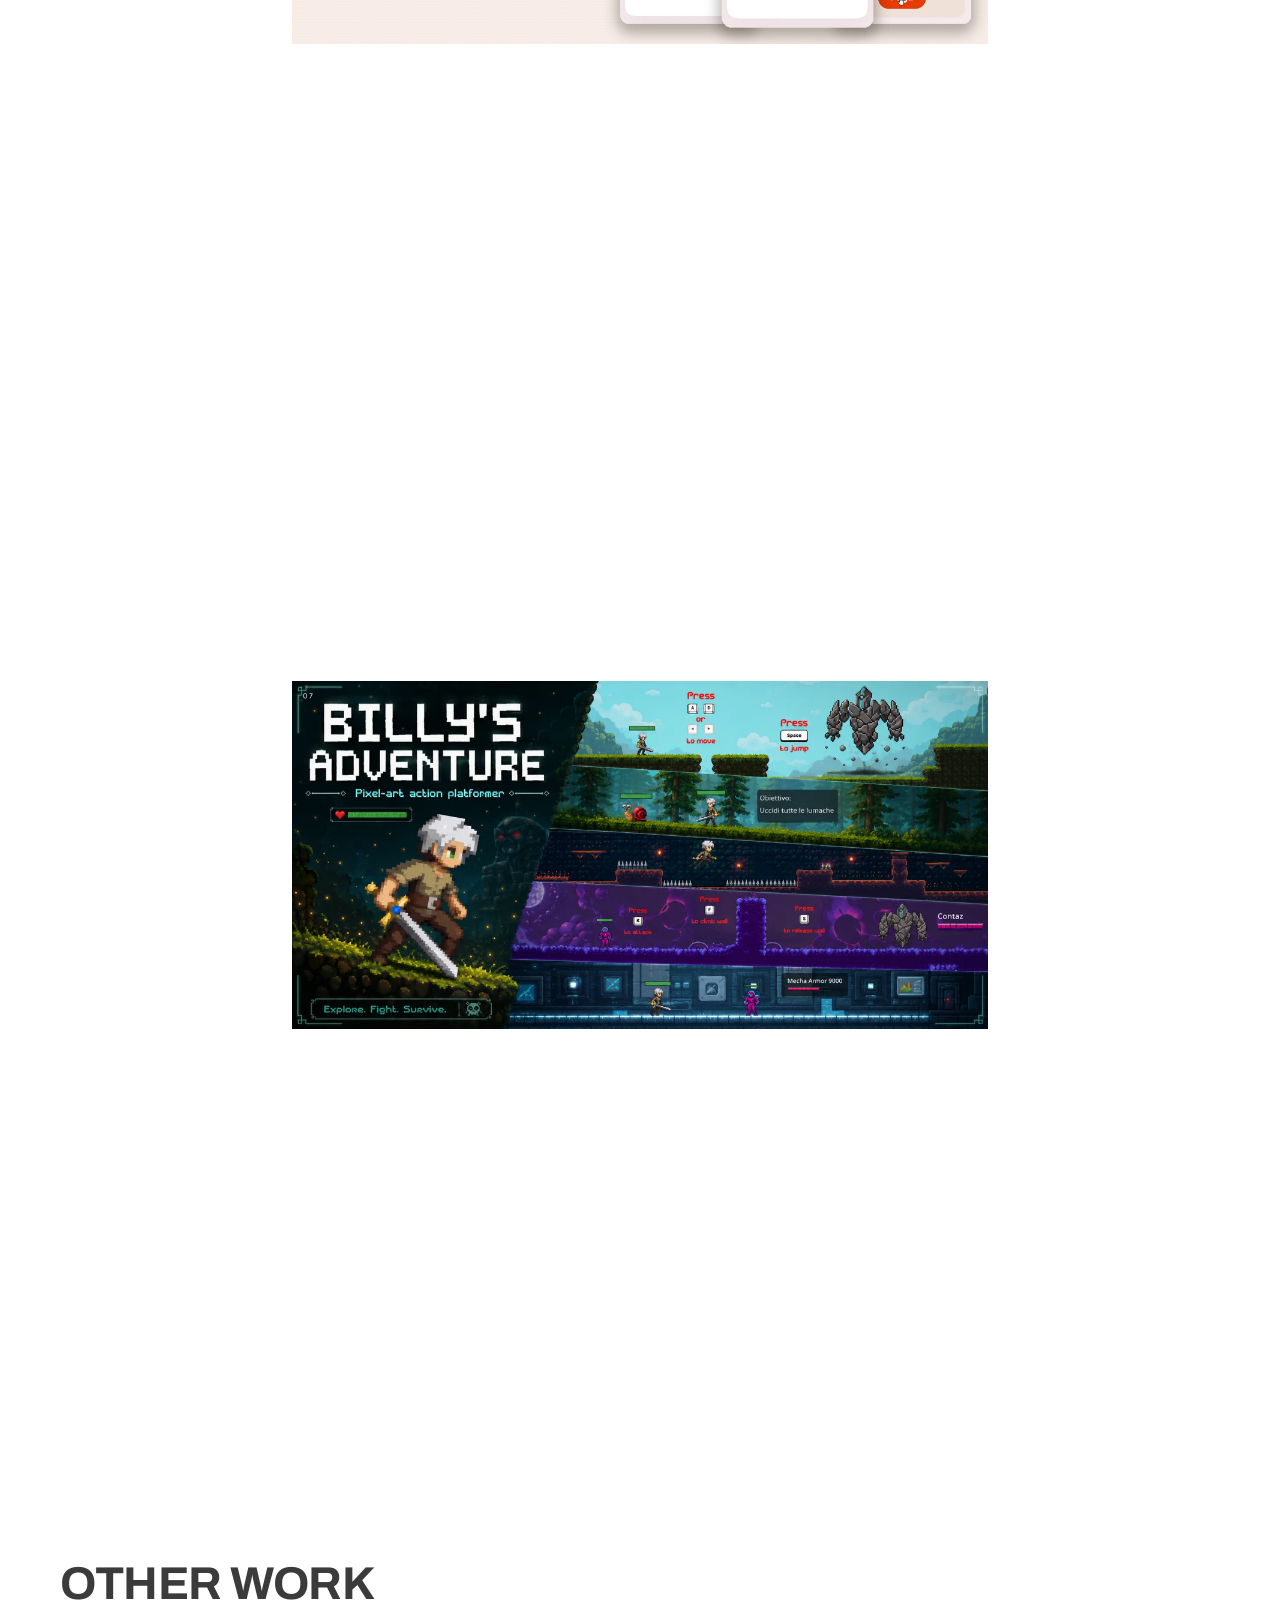
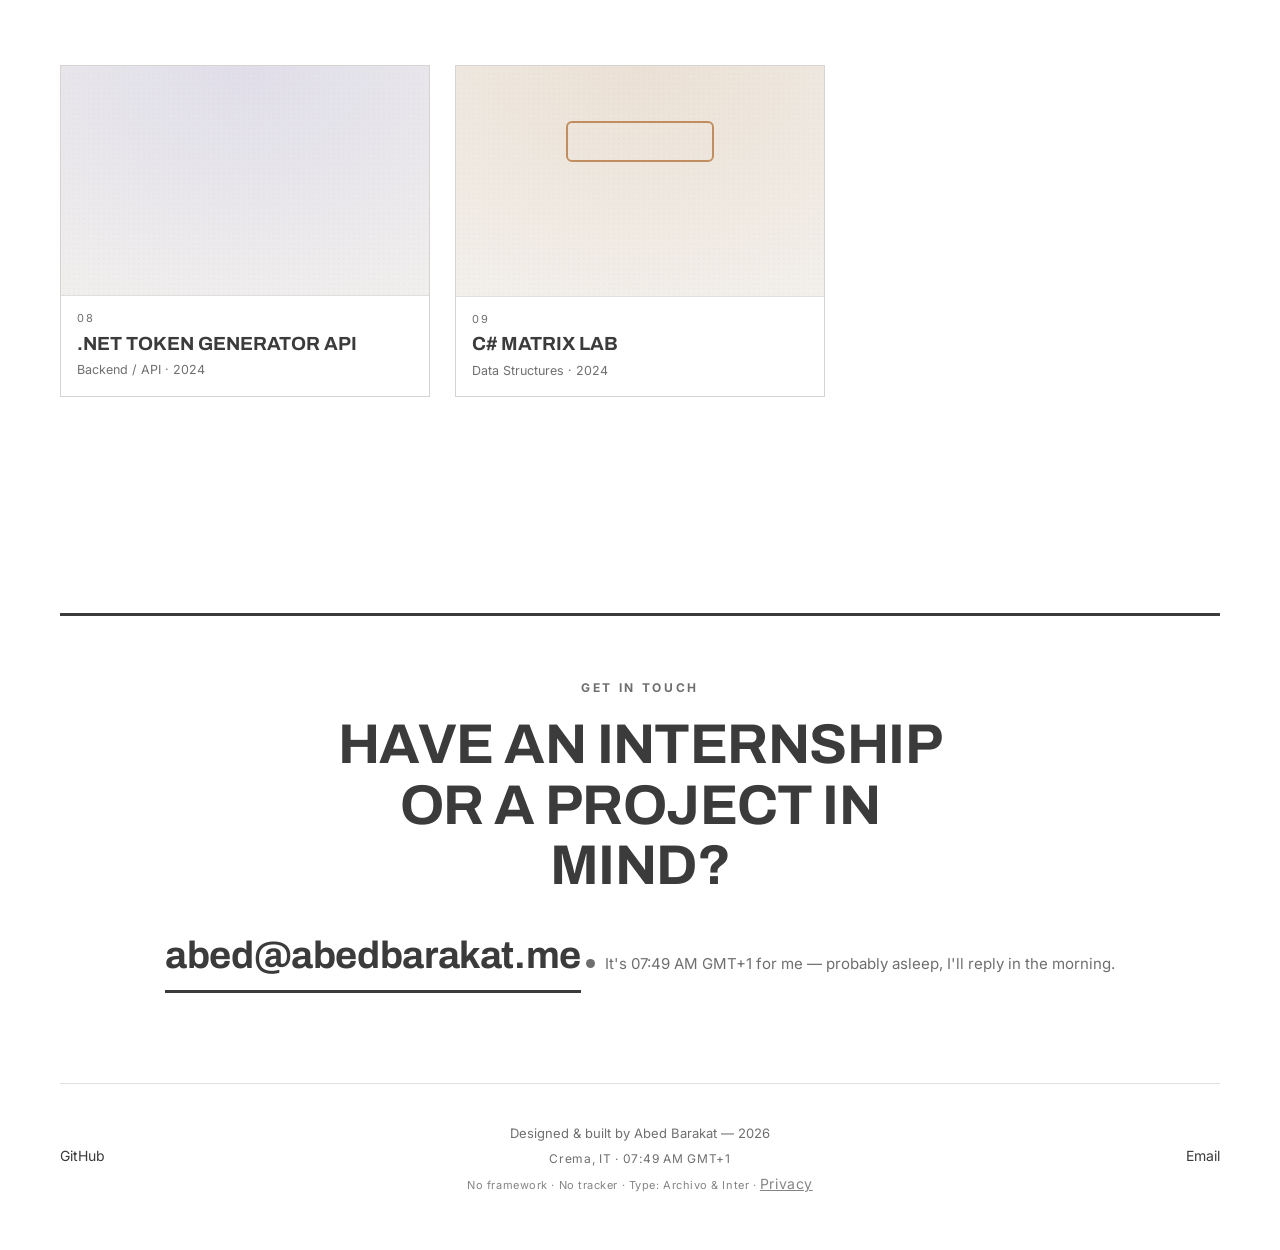
==== commit d7e0d538: "Contact section with awake clock, local fonts, new email, privacy page + in-app route" ====
--- a/index.html
+++ b/index.html
@@ -16,9 +16,7 @@
 <meta property="og:image:height" content="630" />
 <meta name="twitter:card" content="summary_large_image" />
 <meta name="twitter:image" content="https://abedbarakat.me/media/og.jpg" />
-<link rel="preload" href="fonts/f03.woff2" as="font" type="font/woff2" crossorigin />
-<link rel="preload" href="fonts/f10.woff2" as="font" type="font/woff2" crossorigin />
-<link rel="stylesheet" href="fonts/fonts.css" />
+<link href="fonts/fonts.css" rel="stylesheet" />
 <style>
 :root{
   --bg:#ffffff;
@@ -63,13 +61,11 @@
 .hero h1{font-family:var(--head);text-transform:uppercase;font-weight:700;
   font-size:clamp(40px,8.7vw,96px);line-height:1.03;letter-spacing:-.005em;white-space:pre-line;color:var(--ink)}
 .hero .loc{font-family:var(--body);font-size:clamp(14px,1.5vw,17px);margin-top:clamp(18px,2.6vw,28px);color:var(--ink);opacity:.92}
-.hero .tagline{font-family:var(--head);text-transform:uppercase;font-weight:600;font-size:clamp(12.5px,1.5vw,15px);letter-spacing:.02em;line-height:1.5;color:#2f7d62;margin-top:clamp(16px,2.2vw,22px);max-width:36ch}
-html.dark .hero .tagline{color:color-mix(in srgb,#2f7d62 42%,#e9e6dd)}
 /* scroll cue removed */
 
 /* WORK (vertical stacked full-width blocks) */
 .work{padding:clamp(10px,4vw,40px) var(--pad) clamp(40px,8vw,90px)}
-.work-item{display:block;cursor:pointer;margin-bottom:clamp(120px,34vh,360px)}
+.work-item{display:block;cursor:pointer;margin-bottom:clamp(160px,45vh,480px)}
 .work-item:last-child{margin-bottom:0}
 .thumb{position:relative;width:100%;aspect-ratio:2/1;overflow:hidden;background:var(--card);isolation:isolate}
 .thumb .open{position:absolute;bottom:20px;right:22px;z-index:6;width:46px;height:46px;border-radius:50%;
@@ -308,12 +304,11 @@
 .thumb .idx{position:absolute;top:16px;left:18px;z-index:8;font-family:var(--body);font-size:12px;font-weight:500;letter-spacing:.16em;color:#fff;mix-blend-mode:difference;opacity:.85}
 [dir="rtl"] .thumb .idx{left:auto;right:18px}
 /* hero entrance (in sequenza dopo il preloader) */
-.hero .eyebrow,.hero h1,.hero .tagline,.hero .loc,.hero .status{animation:heroIn .85s cubic-bezier(.2,.7,.2,1) both}
+.hero .eyebrow,.hero h1,.hero .loc,.hero .status{animation:heroIn .85s cubic-bezier(.2,.7,.2,1) both}
 .hero .eyebrow{animation-delay:.5s}
 .hero h1{animation-delay:.62s}
-.hero .tagline{animation-delay:.74s}
-.hero .loc{animation-delay:.84s}
-.hero .status{animation-delay:.96s}
+.hero .loc{animation-delay:.78s}
+.hero .status{animation-delay:.92s}
 @keyframes heroIn{from{opacity:0;transform:translateY(26px);filter:blur(7px)}to{opacity:1;transform:none;filter:none}}
 /* marquee */
 .marquee{overflow:hidden;direction:ltr;margin:0 var(--pad) clamp(34px,6vw,72px);border-top:1px solid var(--line);border-bottom:1px solid var(--line);padding:11px 0}
@@ -398,29 +393,23 @@
 .ow-num{font-family:var(--body);font-size:11px;letter-spacing:.14em;color:var(--muted)}
 .ow-t{font-family:var(--head);text-transform:uppercase;font-weight:700;font-size:clamp(15px,1.6vw,19px);color:var(--ink)}
 .ow-c{font-family:var(--body);font-size:12.5px;color:var(--muted)}
-/* CONTACT */
-.contact{border-top:1px solid var(--line);margin:clamp(30px,7vw,90px) var(--pad) 0;padding:clamp(46px,7vw,90px) 0 clamp(30px,5vw,54px)}
-.ct-inner{max-width:1040px;display:grid;grid-template-columns:1.35fr 1fr;gap:clamp(30px,5vw,72px);align-items:start}
-@media(max-width:760px){.ct-inner{grid-template-columns:1fr;gap:34px}.ct-side{margin-top:0}}
-.ct-side{display:flex;flex-direction:column;margin-top:clamp(64px,9vw,120px)}
-.ct-block{border-top:1px solid var(--line);padding:16px 0}
-.ct-blabel{font-family:var(--body);font-size:11px;letter-spacing:.12em;text-transform:uppercase;color:var(--muted);margin-bottom:12px}
-.ct-block .ct-avail{margin-top:0}
-.ct-side .ct-links{margin-top:0;flex-direction:column;gap:11px}
-.ct-kicker{display:inline-block;font-family:var(--body);font-size:12px;font-weight:600;letter-spacing:.16em;text-transform:uppercase;color:var(--muted);padding-top:13px;border-top:2px solid var(--ink)}
-.ct-head{font-family:var(--head);text-transform:uppercase;font-weight:700;font-size:clamp(40px,8.5vw,96px);line-height:1;letter-spacing:-.012em;color:var(--ink);margin:clamp(18px,2.6vw,26px) 0 clamp(20px,2.8vw,28px)}
-.ct-mail{display:inline-block;font-family:var(--head);font-weight:600;font-size:clamp(19px,4vw,42px);letter-spacing:-.01em;line-height:1.1;color:var(--ink);position:relative;padding-bottom:6px;word-break:break-word}
-.ct-mail::after{content:"";position:absolute;left:0;bottom:0;height:2px;width:100%;background:var(--ink);transform:scaleX(0);transform-origin:left;transition:transform .45s cubic-bezier(.7,0,.2,1)}
-.ct-mail:hover::after{transform:scaleX(1)}
-[dir="rtl"] .ct-mail::after{transform-origin:right}
-.ct-line{font-family:var(--body);font-size:clamp(15px,1.7vw,18px);line-height:1.55;color:var(--muted);max-width:48ch;margin-top:clamp(20px,2.6vw,26px)}
-.ct-avail{display:flex;align-items:center;gap:10px;margin-top:clamp(18px,2.4vw,24px);font-family:var(--body);font-size:14px;color:var(--ink)}
-.ct-dot{width:9px;height:9px;border-radius:50%;background:#2f9e63;flex:none;animation:pulse 2.6s ease-out infinite}
-.ct-dot.asleep{background:var(--muted);opacity:.55;animation:none}
-.ct-links{display:flex;flex-wrap:wrap;gap:26px;margin-top:clamp(24px,3vw,32px)}
-.footer .foot-links{justify-self:start;display:flex;gap:20px;flex-wrap:wrap;align-items:center}
-[dir="rtl"] .footer .foot-links{justify-self:end}
-@media(max-width:560px){.footer .foot-links{justify-self:center}}
+/* contact */
+.contact{margin:clamp(80px,14vh,160px) var(--pad) 0;border-top:3px solid var(--ink);padding:clamp(46px,7vh,80px) 0 clamp(70px,10vh,110px);text-align:center}
+.c-kicker{font-family:var(--body);font-size:12px;letter-spacing:.22em;text-transform:uppercase;color:var(--muted);font-weight:600}
+.c-title{font-family:var(--head);text-transform:uppercase;font-weight:700;font-size:clamp(28px,5vw,56px);letter-spacing:-.01em;margin:18px auto 28px;max-width:20ch;line-height:1.08}
+.c-mail{display:inline-block;font-family:var(--head);font-weight:700;font-size:clamp(19px,3.2vw,38px);color:var(--ink);border-bottom:3px solid var(--ink);padding-bottom:6px;letter-spacing:-.01em;transition:opacity .25s;overflow-wrap:anywhere}
+.c-mail:hover{opacity:.55}
+.c-status{margin-top:28px;display:inline-flex;align-items:center;gap:10px;font-family:var(--body);font-size:clamp(13px,1.4vw,15px);color:var(--muted)}
+.c-dot{width:9px;height:9px;border-radius:50%;background:#2f9e63;flex:none;animation:pulse 2.4s ease-out infinite}
+.c-dot.zzz{background:var(--muted);animation:none}
+/* privacy view */
+#privacy-view{display:none;min-height:100svh;padding:104px var(--pad) 70px;animation:viewin .45s ease}
+body.privacy-open #home,body.privacy-open #detail,body.privacy-open #about-view{display:none}
+body.privacy-open #privacy-view{display:block}
+.priv-wrap{max-width:760px}
+.priv-upd{font-family:var(--body);font-size:13px;color:var(--muted);margin:6px 0 26px}
+.priv-wrap h3{font-family:var(--head);text-transform:uppercase;font-size:clamp(16px,1.8vw,20px);margin:26px 0 8px;border-top:1px solid var(--line);padding-top:18px}
+.priv-wrap p{font-family:var(--body);font-size:15px;line-height:1.65;color:var(--ink)}
 </style>
 <script>try{var _t=localStorage.getItem("theme");if(_t==="dark"||(!_t&&window.matchMedia&&matchMedia("(prefers-color-scheme: dark)").matches))document.documentElement.classList.add("dark");}catch(e){}</script>
 </head>
@@ -442,7 +431,6 @@
     <div class="eyebrow" data-i18n="hero.eyebrow">Abed Barakat</div>
     <h1 data-i18n="hero.title">Software
 Developer</h1>
-    <div class="tagline" data-i18n="hero.tagline">Quantitative research · Full-stack systems · Computer vision</div>
     <div class="loc" data-i18n="hero.loc">Based in Italy</div>
     <div class="status" data-i18n="hero.status">CS student @ Politecnico di Milano · open to internships</div>
   </header>
@@ -452,35 +440,22 @@
   <section class="work" id="work"></section>
 
   <section class="contact" id="contact">
-    <div class="ct-inner">
-      <div class="ct-left">
-        <span class="ct-kicker" data-i18n="contact.kicker">Get in touch</span>
-        <h2 class="ct-head" data-i18n="contact.head">Let's talk</h2>
-        <a class="ct-mail" data-email href="#"></a>
-        <p class="ct-line" data-i18n="contact.line">Have an internship or a project in mind? I read every message myself.</p>
-      </div>
-      <aside class="ct-side">
-        <div class="ct-block">
-          <div class="ct-blabel" data-i18n="contact.availLabel">Availability</div>
-          <div class="ct-avail"><span class="ct-dot" id="availDot"></span><span id="availTxt"></span></div>
-        </div>
-        <div class="ct-block">
-          <div class="ct-blabel" data-i18n="contact.linksLabel">Links</div>
-          <div class="ct-links"><a class="av-link" href="https://github.com/PerfectPoH" target="_blank" rel="noopener">GitHub</a><a class="av-link" href="https://www.linkedin.com/in/abed-alrahman-barakat-16aa593ba/" target="_blank" rel="noopener">LinkedIn</a><a class="av-link" id="ctCv" data-i18n="about.cv" href="cv-en.pdf" download>Download CV (PDF)</a></div>
-        </div>
-      </aside>
-    </div>
+    <div class="c-kicker" data-i18n="contact.kicker">Get in touch</div>
+    <h2 class="c-title" data-i18n="contact.title">Have an internship or a project in mind?</h2>
+    <a class="c-mail" href="mailto:abed@abedbarakat.me">abed@abedbarakat.me</a>
+    <div class="c-status"><span class="c-dot"></span><span id="awake"></span></div>
   </section>
 
   <footer class="footer">
-    <div class="foot-links"><a class="av-link" href="https://github.com/PerfectPoH" target="_blank" rel="noopener">GitHub</a><a class="av-link" href="https://www.linkedin.com/in/abed-alrahman-barakat-16aa593ba/" target="_blank" rel="noopener">LinkedIn</a><a class="av-link" href="privacy.html" data-i18n="footer.privacy">Privacy</a></div>
-    <div class="credit-wrap"><span class="credit" data-i18n="footer.credit">Designed & built by Abed Barakat — 2026</span><span class="colophon">No framework · No tracker · Self-hosted Archivo &amp; Inter</span></div>
-    <a class="av-link" data-email-link href="#">Email</a>
+    <a class="av-link" href="https://github.com/PerfectPoH" target="_blank" rel="noopener">GitHub</a>
+    <div class="credit-wrap"><span class="credit" data-i18n="footer.credit">Designed & built by Abed Barakat — 2026</span><span class="clock" id="clock"></span><span class="colophon">No framework · No tracker · Type: Archivo &amp; Inter · <a href="privacy.html" style="color:inherit;text-decoration:underline">Privacy</a></span></div>
+    <a class="av-link" href="mailto:abed@abedbarakat.me">Email</a>
   </footer>
 </main>
 
 <section id="detail"></section>
 <section id="about-view"></section>
+<section id="privacy-view"></section>
 <div id="wipe" aria-hidden="true"></div>
 
 <script>
@@ -488,8 +463,7 @@
 const PROJECTS=[
  {id:"adaptive-equity-trading-lab",pvc:"#2f7d62",pv:"trade",year:"2025",stack:["Python","Streamlit","pandas","Statistics"],github:"https://github.com/PerfectPoH/adaptive-equity-trading-lab",demo:"https://lab.abedbarakat.me",banner:"media/tradinglab-banner.png"},
  {id:"soresina-mercati",pvc:"#c2532b",pv:"stalls",year:"2025",stack:["Next.js 14","Supabase","PostgreSQL","Leaflet","Tailwind"],github:"https://github.com/PerfectPoH/soresina-mercati",video:"media/soresina-trailer.mp4",banner:"media/mercati-soresina.webp"},
- // HIDDEN until release — uncomment this line to re-enable the Cephalometric project:
- // {id:"cephalometric-landmark-detector",pvc:"#3b6ea5",pv:"ceph",year:"2024–25",stack:["C#","EmguCV","WinForms","OpenCV"],github:"https://github.com/PerfectPoH/cephalometric-landmark-detector",private:true,video:"media/ceph-trailer.mp4",banner:"media/ceph-banner.webp"},
+ {id:"cephalometric-landmark-detector",pvc:"#3b6ea5",pv:"ceph",year:"2024–25",stack:["C#","EmguCV","WinForms","OpenCV"],github:"https://github.com/PerfectPoH/cephalometric-landmark-detector",private:true,video:"media/ceph-trailer.mp4",banner:"media/ceph-banner.webp"},
  {id:"java-chess-rmi",pvc:"#6b4f8a",pv:"chess",year:"2024",stack:["Java","Swing","Java RMI"],github:"https://github.com/PerfectPoH/java-chess-rmi",video:"media/gambeat-trailer.mp4",banner:"media/gambeat.webp"},
  {id:"java-tic-tac-toe-deluxe",pvc:"#c0922b",pv:"ttt",year:"2024",stack:["Java","Swing","Java Sound"],github:"https://github.com/PerfectPoH/java-tic-tac-toe-deluxe",banner:"media/tictactoe-banner.png",video:"media/tictactoe.mp4",download:"downloads/tictactoe.zip"},
  {id:"pizzeria-ordering-system",pvc:"#b5462f",pv:"pizza",year:"2024",stack:["Java","Swing","Sockets"],github:"https://github.com/PerfectPoH/pizzeria-ordering-system",video:"media/pizzeria-trailer.mp4",banner:"media/pizzeria-banner.webp"},
@@ -508,7 +482,16 @@
 const T={};
 T.en={_name:"EN",
  nav:{work:"Work",about:"About"},
- hero:{eyebrow:"Abed Barakat",title:"Software\nDeveloper",tagline:"Quantitative research · Full-stack systems · Computer vision",loc:"Based in Italy",scroll:"Work",status:"CS student @ Politecnico di Milano · open to internships"},
+ hero:{eyebrow:"Abed Barakat",title:"Software\nDeveloper",loc:"Based in Italy",scroll:"Work",status:"CS student @ Politecnico di Milano · open to internships"},
+ contact:{kicker:"Get in touch",title:"Have an internship or a project in mind?",
+  awake:"It's {t} for me — probably awake, write me now.",asleep:"It's {t} for me — probably asleep, I'll reply in the morning."},
+ privacy:{title:"Privacy",updated:"Last updated: July 7, 2026",sections:[
+  ["Who I am","This is the personal portfolio of Abed Alrahman Barakat. For anything related to your data, write to abed@abedbarakat.me."],
+  ["Browsing data","The web server (Caddy, hosted on DigitalOcean, Frankfurt — EU) records standard technical logs such as IP address, user agent and request time. They are used only to keep the site working and secure, and are kept for a short period."],
+  ["Cookies & trackers","This site sets no profiling cookies and uses no third-party analytics. The only stored values are your theme and language preferences, saved in your browser's localStorage: they never leave your device and contain no personal data."],
+  ["Fonts & assets","All fonts and media are served directly from this domain. No request is made to third-party CDNs while you browse."],
+  ["Contact","If you email me, the data you provide is used only to reply to you and is not shared with anyone."],
+  ["Your rights","Under the GDPR you can request access, rectification or deletion of any personal data concerning you by writing to abed@abedbarakat.me."]]},
  about:{heading:"About",focusLabel:"Focus",langLabel:"Languages",contactLabel:"Get in touch",cv:"Download CV (PDF)",
   body:["I'm a developer who cares more about what survives scrutiny than what looks good in a demo.",
   "Based in Crema, Italy and studying Computer Science at Politecnico di Milano, I work across quantitative research, full-stack web, computer vision and classic systems programming — from a multiplayer chess engine to a civic booking platform running for a real local organization.",
@@ -517,8 +500,7 @@
   langs:"Arabic (native) · English (B2) · Italian · German · learning Mandarin"},
  ui:{back:"All work",viewGithub:"View on GitHub",liveDemo:"Live demo",privateRepo:"Private — available on request",
   role:"Role",year:"Year",context:"Context",stack:"Stack",highlights:"Highlights",nextProject:"Next project",otherWork:"Other work"},
- footer:{credit:"Designed & built by Abed Barakat — 2026",privacy:"Privacy"},
- contact:{kicker:"Get in touch",head:"Let's talk",availLabel:"Availability",linksLabel:"Links",line:"Have an internship or a project in mind? I read every message myself — no bots, no CRM.",inCrema:"in Crema",availAwake:"awake now — usually a quick reply",availAsleep:"asleep right now — I'll reply once I'm up"},
+ footer:{credit:"Designed & built by Abed Barakat — 2026"},
  p:{
   "adaptive-equity-trading-lab":{cat:"Quantitative Research",role:"Research & infrastructure",context:"Personal research",
    desc:["A governed quant-research lab that turns each strategy idea into an auditable experiment — data gates, out-of-sample validation, transaction-cost realism, robustness checks and decision ledgers.","Its most important result isn't a profitable strategy: it's a system that repeatedly refuses to promote weak evidence."],
@@ -553,7 +535,16 @@
 <script id="i18n-extra">
 T.it={_name:"IT",
  nav:{work:"Lavori",about:"Chi sono"},
- hero:{eyebrow:"Abed Barakat",title:"Sviluppatore\nSoftware",tagline:"Ricerca quantitativa · Sistemi full-stack · Visione artificiale",loc:"Con base in Italia",scroll:"Lavori",status:"Studente di Informatica @ Politecnico di Milano · disponibile per stage"},
+ hero:{eyebrow:"Abed Barakat",title:"Sviluppatore\nSoftware",loc:"Con base in Italia",scroll:"Lavori",status:"Studente di Informatica @ Politecnico di Milano · disponibile per stage"},
+ contact:{kicker:"Contattami",title:"Hai uno stage o un progetto in mente?",
+  awake:"Da me sono le {t} — probabilmente sono sveglio, scrivimi pure.",asleep:"Da me sono le {t} — probabilmente dormo, rispondo domattina."},
+ privacy:{title:"Privacy",updated:"Ultimo aggiornamento: 7 luglio 2026",sections:[
+  ["Chi sono","Questo è il portfolio personale di Abed Alrahman Barakat. Per qualsiasi cosa riguardi i tuoi dati scrivi a abed@abedbarakat.me."],
+  ["Dati di navigazione","Il server web (Caddy, su DigitalOcean, Francoforte — UE) registra i normali log tecnici: indirizzo IP, user agent e orario della richiesta. Servono solo al funzionamento e alla sicurezza del sito e vengono conservati per un periodo breve."],
+  ["Cookie e tracker","Questo sito non usa cookie di profilazione né analytics di terze parti. Gli unici valori salvati sono le preferenze di tema e lingua, nel localStorage del tuo browser: non lasciano mai il tuo dispositivo e non contengono dati personali."],
+  ["Font e risorse","Tutti i font e i media sono serviti direttamente da questo dominio. Durante la navigazione non parte nessuna richiesta verso CDN di terze parti."],
+  ["Contatti","Se mi scrivi via email, i dati che fornisci vengono usati solo per risponderti e non sono condivisi con nessuno."],
+  ["I tuoi diritti","Ai sensi del GDPR puoi chiedere accesso, rettifica o cancellazione dei dati personali che ti riguardano scrivendo a abed@abedbarakat.me."]]},
  about:{heading:"Chi sono",focusLabel:"Aree",langLabel:"Lingue",contactLabel:"Contatti",cv:"Scarica il CV (PDF)",
   body:["Sono uno sviluppatore a cui interessa più ciò che regge alla prova dei fatti che ciò che fa scena in una demo.",
   "Vivo a Crema e studio Informatica al Politecnico di Milano. Lavoro tra ricerca quantitativa, web full-stack, visione artificiale e programmazione di sistema classica — da un motore di scacchi multiplayer a una piattaforma di prenotazioni civica usata da un'organizzazione locale reale.",
@@ -562,8 +553,7 @@
   langs:"Arabo (madrelingua) · Inglese (B2) · Italiano · Tedesco · sto imparando il mandarino"},
  ui:{back:"Tutti i lavori",viewGithub:"Vedi su GitHub",liveDemo:"Demo live",privateRepo:"Privato — disponibile su richiesta",
   role:"Ruolo",year:"Anno",context:"Contesto",stack:"Tecnologie",highlights:"In evidenza",nextProject:"Progetto successivo",otherWork:"Altri lavori"},
- footer:{credit:"Progettato e sviluppato da Abed Barakat — 2026",privacy:"Privacy"},
- contact:{kicker:"Contatti",head:"Parliamone",availLabel:"Disponibilità",linksLabel:"Link",line:"Hai uno stage o un progetto in mente? Leggo ogni messaggio di persona — niente bot, niente CRM.",inCrema:"a Crema",availAwake:"sveglio adesso — di solito rispondo in fretta",availAsleep:"ora sto dormendo — rispondo appena mi sveglio"},
+ footer:{credit:"Progettato e sviluppato da Abed Barakat — 2026"},
  p:{
   "adaptive-equity-trading-lab":{cat:"Ricerca quantitativa",role:"Ricerca e infrastruttura",context:"Ricerca personale",
    desc:["Un laboratorio di ricerca quantitativa governato che trasforma ogni idea di strategia in un esperimento verificabile — controlli sui dati, validazione out-of-sample, realismo dei costi di transazione, test di robustezza e registri delle decisioni.","Il risultato più importante non è una strategia redditizia: è un sistema che si rifiuta ripetutamente di promuovere prove deboli."],
@@ -595,7 +585,9 @@
  }};
 T.de={_name:"DE",
  nav:{work:"Arbeiten",about:"Über mich"},
- hero:{eyebrow:"Abed Barakat",title:"Software-\nEntwickler",tagline:"Quantitative Forschung · Full-Stack-Systeme · Computer Vision",loc:"Mit Sitz in Italien",scroll:"Arbeiten",status:"Informatik-Student @ Politecnico di Milano · offen für Praktika"},
+ hero:{eyebrow:"Abed Barakat",title:"Software-\nEntwickler",loc:"Mit Sitz in Italien",scroll:"Arbeiten",status:"Informatik-Student @ Politecnico di Milano · offen für Praktika"},
+ contact:{kicker:"Kontakt",title:"Ein Praktikum oder ein Projekt im Kopf?",
+  awake:"Bei mir ist es {t} — wahrscheinlich bin ich wach, schreib mir.",asleep:"Bei mir ist es {t} — wahrscheinlich schlafe ich, Antwort kommt am Morgen."},
  about:{heading:"Über mich",focusLabel:"Schwerpunkte",langLabel:"Sprachen",contactLabel:"Kontakt",cv:"Lebenslauf (PDF)",
   body:["Ich bin ein Entwickler, dem wichtiger ist, was einer Prüfung standhält, als was in einer Demo gut aussieht.",
   "Ich lebe in Crema, Italien, und studiere Informatik am Politecnico di Milano. Ich arbeite zwischen quantitativer Forschung, Full-Stack-Web, Computer Vision und klassischer Systemprogrammierung — von einer Multiplayer-Schach-Engine bis zu einer kommunalen Buchungsplattform, die für eine echte lokale Organisation läuft.",
@@ -604,8 +596,7 @@
   langs:"Arabisch (Muttersprache) · Englisch (B2) · Italienisch · Deutsch · lernt Mandarin"},
  ui:{back:"Alle Arbeiten",viewGithub:"Auf GitHub ansehen",liveDemo:"Live-Demo",privateRepo:"Privat — auf Anfrage verfügbar",
   role:"Rolle",year:"Jahr",context:"Kontext",stack:"Stack",highlights:"Highlights",nextProject:"Nächstes Projekt",otherWork:"Weitere Arbeiten"},
- footer:{credit:"Gestaltet & entwickelt von Abed Barakat — 2026",privacy:"Datenschutz"},
- contact:{kicker:"Kontakt",head:"Reden wir",availLabel:"Verfügbarkeit",linksLabel:"Links",line:"Ein Praktikum oder Projekt im Kopf? Ich lese jede Nachricht selbst — keine Bots, kein CRM.",inCrema:"in Crema",availAwake:"gerade wach — meist schnelle Antwort",availAsleep:"schläft gerade — Antwort, sobald ich wach bin"},
+ footer:{credit:"Gestaltet & entwickelt von Abed Barakat — 2026"},
  p:{
   "adaptive-equity-trading-lab":{cat:"Quantitative Forschung",role:"Forschung & Infrastruktur",context:"Eigene Forschung",
    desc:["Ein kontrolliertes Quant-Forschungslabor, das jede Strategie-Idee in ein überprüfbares Experiment verwandelt — Daten-Gates, Out-of-Sample-Validierung, realistische Transaktionskosten, Robustheitsprüfungen und Entscheidungsprotokolle.","Das wichtigste Ergebnis ist keine profitable Strategie, sondern ein System, das schwache Evidenz immer wieder zurückweist."],
@@ -637,7 +628,9 @@
  }};
 T.ar={_name:"ع",
  nav:{work:"الأعمال",about:"نبذة"},
- hero:{eyebrow:"عبد الرحمن بركات",title:"مُطوِّر\nبرمجيات",tagline:"أبحاث كمّية · أنظمة full-stack · رؤية حاسوبية",loc:"مقيم في إيطاليا",scroll:"الأعمال",status:"طالب علوم حاسوب في بوليتكنيكو دي ميلانو · متاح للتدريب"},
+ hero:{eyebrow:"عبد الرحمن بركات",title:"مُطوِّر\nبرمجيات",loc:"مقيم في إيطاليا",scroll:"الأعمال",status:"طالب علوم حاسوب في بوليتكنيكو دي ميلانو · متاح للتدريب"},
+ contact:{kicker:"تواصل معي",title:"لديك تدريب أو مشروع في ذهنك؟",
+  awake:"الساعة عندي {t} — على الأغلب مستيقظ، راسلني الآن.",asleep:"الساعة عندي {t} — على الأغلب نائم، سأرد في الصباح."},
  about:{heading:"نبذة عني",focusLabel:"المجالات",langLabel:"اللغات",contactLabel:"تواصل معي",cv:"السيرة الذاتية (PDF)",
   body:["أنا مُطوِّر يهمّه ما يصمد أمام التدقيق أكثر ممّا يبدو جميلًا في عرضٍ سريع.",
   "أعيش في كريما بإيطاليا وأدرس علوم الحاسوب في بوليتكنيكو دي ميلانو. أعمل بين الأبحاث الكمّية، والوِب المتكامل، والرؤية الحاسوبية، وبرمجة الأنظمة الكلاسيكية — من محرّك شطرنج متعدّد اللاعبين إلى منصّة حجوزات مدنية تعمل لمنظّمة محلّية حقيقية.",
@@ -646,8 +639,7 @@
   langs:"العربية (لغة أم) · الإنجليزية (B2) · الإيطالية · الألمانية · أتعلّم الماندرين"},
  ui:{back:"كل الأعمال",viewGithub:"عرض على GitHub",liveDemo:"عرض حي",privateRepo:"خاص — متاح عند الطلب",
   role:"الدور",year:"السنة",context:"السياق",stack:"التقنيات",highlights:"أبرز النقاط",nextProject:"المشروع التالي",otherWork:"أعمال أخرى"},
- footer:{credit:"تصميم وتطوير عبد الرحمن بركات — 2026",privacy:"الخصوصية"},
- contact:{kicker:"تواصل معي",head:"لنتحدّث",availLabel:"التوفّر",linksLabel:"روابط",line:"لديك تدريب أو مشروع في بالك؟ أقرأ كل رسالة بنفسي — بلا روبوتات ولا CRM.",inCrema:"في كريما",availAwake:"مستيقظ الآن — ردّي عادةً سريع",availAsleep:"نائم الآن — سأردّ حالما أستيقظ"},
+ footer:{credit:"تصميم وتطوير عبد الرحمن بركات — 2026"},
  p:{
   "adaptive-equity-trading-lab":{cat:"أبحاث كمّية",role:"بحث وبنية تحتية",context:"بحث شخصي",
    desc:["مختبر أبحاث كمّية محكوم يحوّل كل فكرة استراتيجية إلى تجربة قابلة للتدقيق — بوابات بيانات، وتحقّق خارج العيّنة، وواقعية تكاليف التداول، واختبارات متانة، وسجلّات قرار.","أهمّ نتيجة ليست استراتيجية مربحة، بل نظام يرفض مرارًا الترويج للأدلة الضعيفة."],
@@ -679,7 +671,9 @@
  }};
 T.ch={_name:"CH",
  nav:{work:"Projäkt",about:"Über mi"},
- hero:{eyebrow:"Abed Barakat",title:"Software-\nEntwickler",tagline:"Quantitativi Forschig · Full-Stack-Systeem · Computer Vision",loc:"Dehei z Italie",scroll:"Projäkt",status:"Informatik-Student am Politecnico di Milano · offe für Praktika"},
+ hero:{eyebrow:"Abed Barakat",title:"Software-\nEntwickler",loc:"Dehei z Italie",scroll:"Projäkt",status:"Informatik-Student am Politecnico di Milano · offe für Praktika"},
+ contact:{kicker:"Kontakt",title:"Es Praktikum oder es Projäkt im Chopf?",
+  awake:"Bi mir isch es {t} — wahrschiinlich bin i wach, schriib mer.",asleep:"Bi mir isch es {t} — wahrschiinlich schlaf i, Antwort chunt am Morge."},
  about:{heading:"Über mi",focusLabel:"Schwerpünkt",langLabel:"Sproche",contactLabel:"Kontakt",cv:"Läbeslauf (PDF)",
   body:["Ich bi en Entwickler wo s wichtiger findet, was ere Prüefig standhaltet, als was i ere Demo guet ussäät.",
   "Ich läbe z Crema z Italie und studier Informatik am Politecnico di Milano. Ich schaffe zwüsche quantitativer Forschig, Full-Stack-Web, Computer Vision und klassischer Systemprogrammierig — vo ere Multiplayer-Schach-Engine bis zu ere kommunale Buechigs-Plattform wo für e echti lokali Organisation lauft.",
@@ -688,8 +682,7 @@
   langs:"Arabisch (Muetersproch) · Änglisch (B2) · Italienisch · Dütsch · lernt grad Mandarin"},
  ui:{back:"Alli Projäkt",viewGithub:"Uf GitHub aaluege",liveDemo:"Live-Demo",privateRepo:"Privat — uf Aafrog verfüegbar",
   role:"Rolle",year:"Jahr",context:"Kontext",stack:"Stack",highlights:"Highlights",nextProject:"Nächschts Projäkt",otherWork:"Anderi Arbeite"},
- footer:{credit:"Gstaltet & buut vom Abed Barakat — 2026",privacy:"Dateschutz"},
- contact:{kicker:"Kontakt",head:"Rede mer",availLabel:"Verfüegbarkeit",linksLabel:"Links",line:"Es Praktikum oder es Projäkt im Chopf? Ich lise jedi Nochricht sälber — kei Bots, kes CRM.",inCrema:"z Crema",availAwake:"grad wach — antwortet meist schnäll",availAsleep:"schlaft grad — Antwort, sobald ich wach bi"},
+ footer:{credit:"Gstaltet & buut vom Abed Barakat — 2026"},
  p:{
   "adaptive-equity-trading-lab":{cat:"Quantitativi Forschig",role:"Forschig & Infrastruktur",context:"Eiges Projäkt",
    desc:["Es kontrollierts Quant-Forschigs-Labor wo jedi Strategie-Idee i nes überprüefbars Experimänt verwandlet — Date-Gates, Out-of-Sample-Validierig, realistischi Transaktionschöste, Robustheits-Checks und Entscheidigs-Protokoll.","S wichtigschte Resultat isch kei profitabli Strategie, sondern es Systeem wo schwachi Evidänz immer wieder zruggwiist."],
@@ -769,7 +762,6 @@
 function dig(o,path){return path.split(".").reduce((x,k)=>(x&&x[k]!=null)?x[k]:null,o)}
 function tr(path){const v=dig(L(),path);return (v!=null)?v:dig(T.en,path)}
 function titleOf(id){return TITLES[id]}
-function applyEmail(){const e=["abed","abedbarakat.me"].join("@");document.querySelectorAll("[data-email]").forEach(a=>{a.setAttribute("href","mailto:"+e);a.textContent=e;});document.querySelectorAll("[data-email-link]").forEach(a=>{a.setAttribute("href","mailto:"+e);});}
 const ICN={
  arrow:'<svg viewBox="0 0 24 24" fill="none" stroke="currentColor" stroke-width="2" stroke-linecap="round" stroke-linejoin="round"><path d="M5 12h14M13 6l6 6-6 6"/></svg>',
  back:'<svg viewBox="0 0 24 24" fill="none" stroke="currentColor" stroke-width="2" stroke-linecap="round" stroke-linejoin="round"><path d="M19 12H5M11 6l-6 6 6 6"/></svg>',
@@ -812,7 +804,7 @@
   +'<div class="av-meta">'
   +'<div class="blk av-rev" style="--d:.5s"><div class="lbl">'+A.focusLabel+'</div><ul>'+(A.focus||[]).map(f=>'<li>'+f+'</li>').join("")+'</ul></div>'
   +'<div class="blk av-rev" style="--d:.58s"><div class="lbl">'+A.langLabel+'</div><div class="langline">'+A.langs+'</div></div>'
-  +'<div class="blk av-rev" style="--d:.66s"><div class="lbl">'+A.contactLabel+'</div><div class="av-links"><a class="av-link" href="https://github.com/PerfectPoH" target="_blank" rel="noopener">GitHub</a><a class="av-link" href="https://www.linkedin.com/in/abed-alrahman-barakat-16aa593ba/" target="_blank" rel="noopener">LinkedIn</a><a class="av-link" data-email-link href="#">Email</a><a class="av-link" href="'+(lang==="it"?"cv-it.pdf":"cv-en.pdf")+'" download>'+(A.cv||"CV (PDF)")+'</a></div></div>'
+  +'<div class="blk av-rev" style="--d:.66s"><div class="lbl">'+A.contactLabel+'</div><div class="av-links"><a class="av-link" href="https://github.com/PerfectPoH" target="_blank" rel="noopener">GitHub</a><a class="av-link" href="mailto:abed@abedbarakat.me">Email</a><a class="av-link" href="'+(lang==="it"?"cv-it.pdf":"cv-en.pdf")+'" download>'+(A.cv||"CV (PDF)")+'</a></div></div>'
   +'</div>'
   +'<svg class="sig av-rev" style="--d:.7s" viewBox="0 0 240 90" aria-hidden="true"><path d="M22,64 C14,44 30,18 40,24 C50,30 36,58 28,66 C40,56 48,50 56,52 M64,22 C60,40 58,54 58,62 C64,50 76,46 77,54 C78,62 66,68 61,62 M88,56 C98,54 102,46 95,45 C88,44 84,54 90,60 C96,64 104,60 108,56 M136,20 C130,40 127,54 127,62 C132,50 142,44 145,52 C147,59 138,66 131,60"/><path d="M16,78 C70,86 150,82 224,64"/></svg>'
   +'</div></div>';
@@ -823,7 +815,6 @@
  document.title="Abed Barakat — "+sub;
  document.documentElement.lang=(lang==="ch")?"gsw":lang;
  document.documentElement.dir=(lang==="ar")?"rtl":"ltr";
- const cv=document.getElementById("ctCv");if(cv)cv.setAttribute("href",(lang==="it")?"cv-it.pdf":"cv-en.pdf");
 }
 /* ============ DETAIL ============ */
 let _curProj=null,_vplayNext=false;
@@ -858,13 +849,14 @@
  if(location.hash!=="#/work/"+id)location.hash="#/work/"+id;
  window.scrollTo(0,0);
 }
-function goHome(){_curProj=null;stopMedia();document.body.classList.remove("detail-open","about-open");if(location.hash)history.pushState("",document.title,location.pathname+location.search);window.scrollTo(0,0);setTimeout(scrollFx,0);}
+function goHome(){_curProj=null;stopMedia();document.body.classList.remove("detail-open","about-open","privacy-open");if(location.hash)history.pushState("",document.title,location.pathname+location.search);window.scrollTo(0,0);setTimeout(scrollFx,0);}
 function routeFromHash(){
  const m=location.hash.match(/#\/work\/(.+)/);
- if(m&&PROJECTS.find(p=>p.id===m[1])){document.body.classList.remove("about-open");if(_curProj!==m[1])openProject(m[1]);return;}
+ if(m&&PROJECTS.find(p=>p.id===m[1])){document.body.classList.remove("about-open","privacy-open");if(_curProj!==m[1])openProject(m[1]);return;}
  if(location.hash==="#/about"){openAbout(true);return;}
+ if(location.hash==="#/privacy"){openPrivacy(true);return;}
  stopMedia();
- document.body.classList.remove("detail-open","about-open");
+ document.body.classList.remove("detail-open","about-open","privacy-open");
 }
 /* ============ OBSERVERS ============ */
 function observeThumbs(){
@@ -907,9 +899,9 @@
 }
 function openAbout(direct){
  stopMedia();
- document.body.classList.remove("detail-open");
+ document.body.classList.remove("detail-open","privacy-open");
  document.body.classList.add("about-open");
- renderAboutView();applyEmail();
+ renderAboutView();
  if(!direct)location.hash="#/about";
  window.scrollTo(0,0);
 }
@@ -923,6 +915,22 @@
  const vt=document.startViewTransition(()=>openProject(id));
  vt.finished.finally(()=>{if(th)th.style.viewTransitionName="";});
 }
+function renderPrivacy(){
+ const P=(T[lang]&&T[lang].privacy)||T.en.privacy;
+ const v=document.getElementById("privacy-view");
+ v.innerHTML='<button class="av-back" data-home>'+tr("ui.back")+'</button>'
+  +'<div class="priv-wrap"><h1 class="about-h">'+P.title+'</h1><p class="priv-upd">'+P.updated+'</p>'
+  +P.sections.map(s=>'<h3>'+s[0]+'</h3><p>'+s[1]+'</p>').join("")+'</div>';
+ v.querySelector("[data-home]").onclick=goHome;
+}
+function openPrivacy(direct){
+ stopMedia();
+ document.body.classList.remove("detail-open","about-open");
+ document.body.classList.add("privacy-open");
+ renderPrivacy();
+ if(!direct)location.hash="#/privacy";
+ window.scrollTo(0,0);
+}
 function dismissLoader(){
  const ld=document.getElementById("loader");if(!ld)return;
  const done=()=>ld.classList.add("done");
@@ -935,17 +943,21 @@
  b.onclick=()=>{const d=document.documentElement.classList.toggle("dark");try{localStorage.setItem("theme",d?"dark":"light")}catch(e){}};
 }
 function tickClock(){
- const txt=document.getElementById("availTxt"),dot=document.getElementById("availDot");
- if(!txt&&!dot)return;
  const loc=(lang==="ch")?"de-CH":lang;
- let s="",h=13;
- try{
-  s=new Intl.DateTimeFormat(loc,{hour:"2-digit",minute:"2-digit",timeZone:"Europe/Rome"}).format(new Date());
-  h=parseInt(new Intl.DateTimeFormat("en-GB",{hour:"2-digit",hour12:false,timeZone:"Europe/Rome"}).format(new Date()),10);
- }catch(e){const d=new Date();s=d.toLocaleTimeString();h=d.getHours();}
- const awake=(h>=9&&h<22);
- if(dot)dot.classList.toggle("asleep",!awake);
- if(txt)txt.textContent=s+" "+tr("contact.inCrema")+" · "+tr(awake?"contact.availAwake":"contact.availAsleep");
+ let s="";
+ try{s=new Intl.DateTimeFormat(loc,{hour:"2-digit",minute:"2-digit",timeZone:"Europe/Rome",timeZoneName:"short"}).format(new Date())}
+ catch(e){s=new Date().toLocaleTimeString()}
+ const el=document.getElementById("clock");
+ if(el)el.textContent="Crema, IT · "+s;
+ const aw=document.getElementById("awake");
+ if(aw){
+  let h=12;
+  try{h=parseInt(new Intl.DateTimeFormat("en-GB",{hour:"2-digit",hour12:false,timeZone:"Europe/Rome"}).format(new Date()),10)}catch(e){}
+  const awake=h>=8;
+  aw.textContent=tr(awake?"contact.awake":"contact.asleep").replace("{t}",s);
+  const dot=document.querySelector(".c-dot");
+  if(dot)dot.classList.toggle("zzz",!awake);
+ }
 }
 function bindHeroCycle(){
  const h=document.querySelector(".hero h1");if(!h||REDUCE)return;
@@ -1015,13 +1027,14 @@
 }
 try{
  console.log("%cAB%c Abed Barakat — portfolio","background:#15140f;color:#fff;font:700 13px/1.9 sans-serif;padding:2px 9px;border-radius:5px","font:12px sans-serif;padding-left:8px;color:inherit");
- console.log("Curious about the code? → https://github.com/PerfectPoH\nHiring? → "+["abed","abedbarakat.me"].join("@"));
+ console.log("Curious about the code? → https://github.com/PerfectPoH\nHiring? → abed@abedbarakat.me");
 }catch(e){}
 /* ============ LANG / NAV / INIT ============ */
 function setLang(l){
  if(!T[l])l="en";lang=l;localStorage.setItem("lang",l);
- renderLangs();applyStatic();renderWork();tickClock();applyEmail();
- if(document.body.classList.contains("about-open")){renderAboutView();applyEmail();}
+ renderLangs();applyStatic();renderWork();tickClock();
+ if(document.body.classList.contains("about-open"))renderAboutView();
+ if(document.body.classList.contains("privacy-open"))renderPrivacy();
  if(document.body.classList.contains("detail-open")){const m=location.hash.match(/#\/work\/(.+)/);if(m)openProject(m[1]);}
 }
 function bindNav(){
@@ -1033,7 +1046,7 @@
  const ab=document.querySelector("[data-go-about]");
  if(ab)ab.onclick=(e)=>{e.preventDefault();if(document.body.classList.contains("about-open"))return;wipeTo(()=>openAbout());};
 }
-function init(){renderLangs();applyStatic();renderWork();applyEmail();buildWipe();bindNav();
+function init(){renderLangs();applyStatic();renderWork();buildWipe();bindNav();
  dismissLoader();bindTheme();bindHeroCycle();bindFavicon();initCursor();tickClock();setInterval(tickClock,30000);
  window.addEventListener("hashchange",routeFromHash);
  window.addEventListener("scroll",onScroll,{passive:true});
